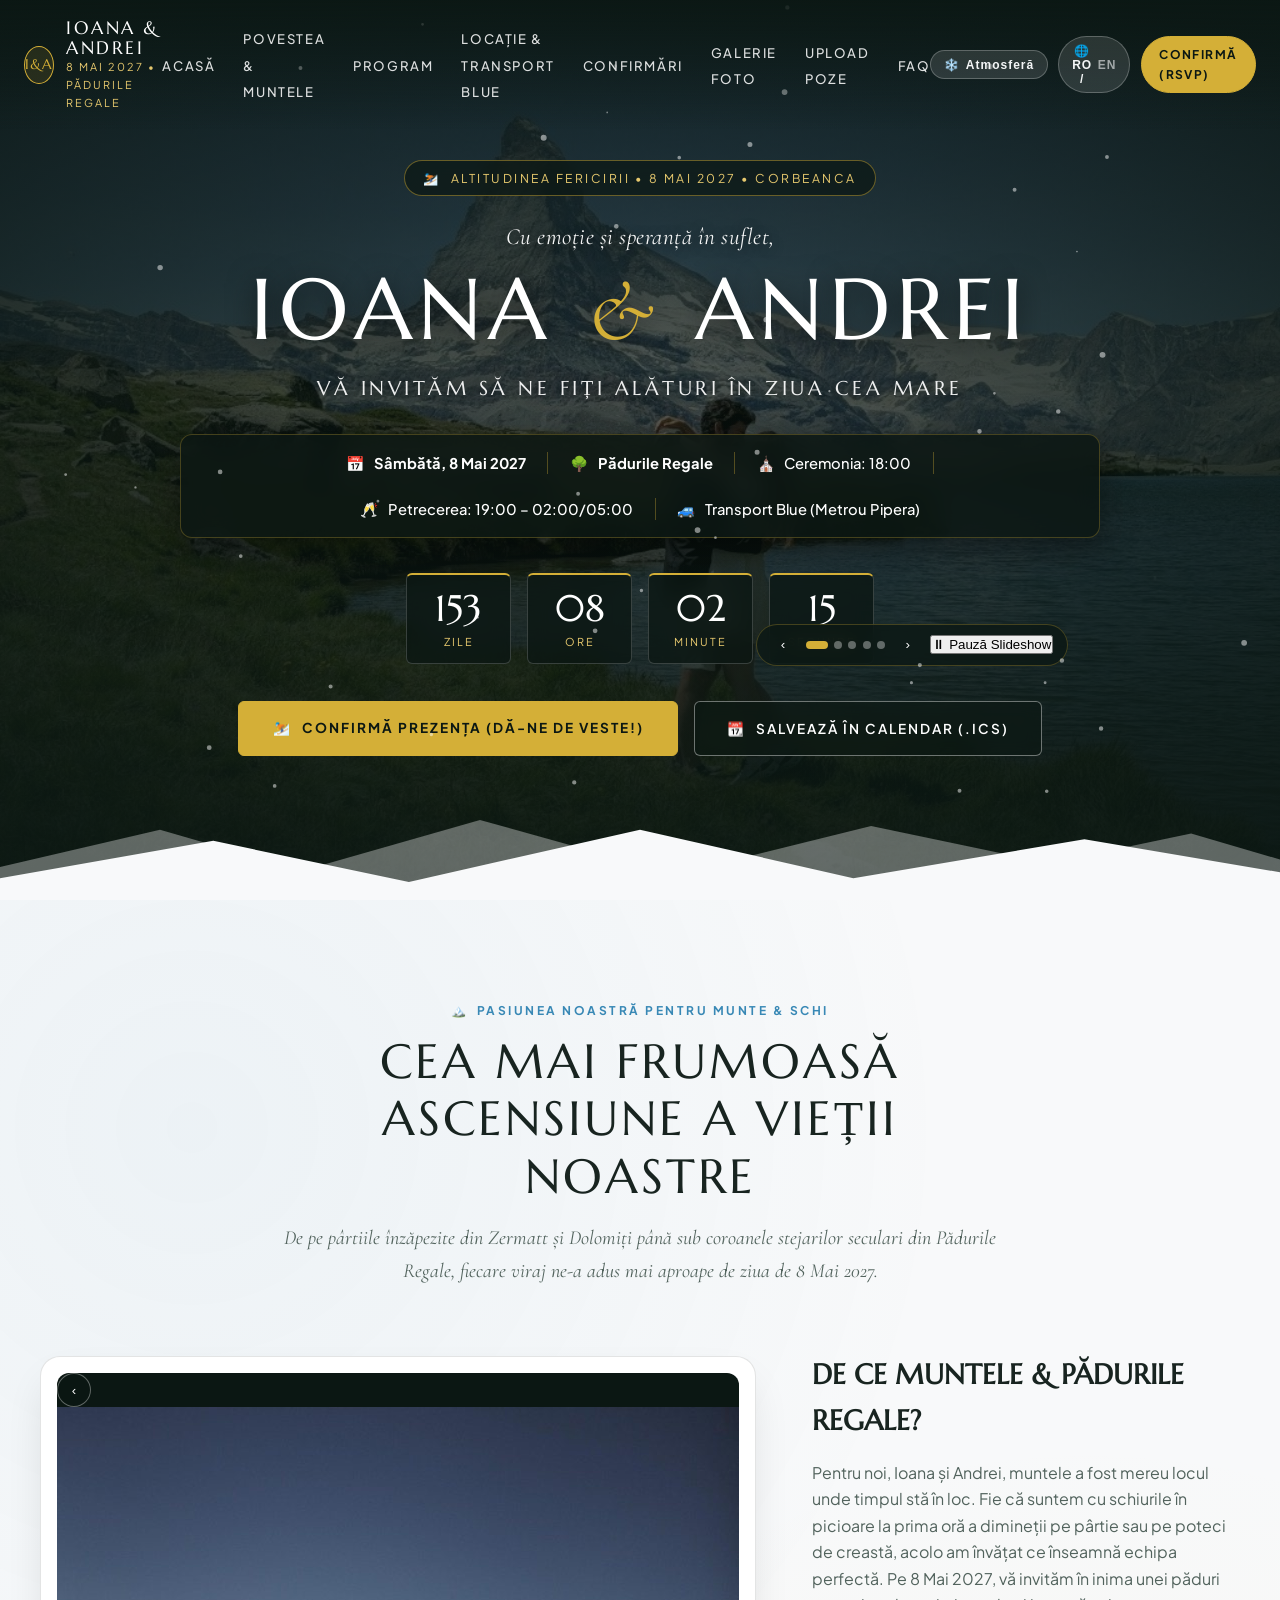
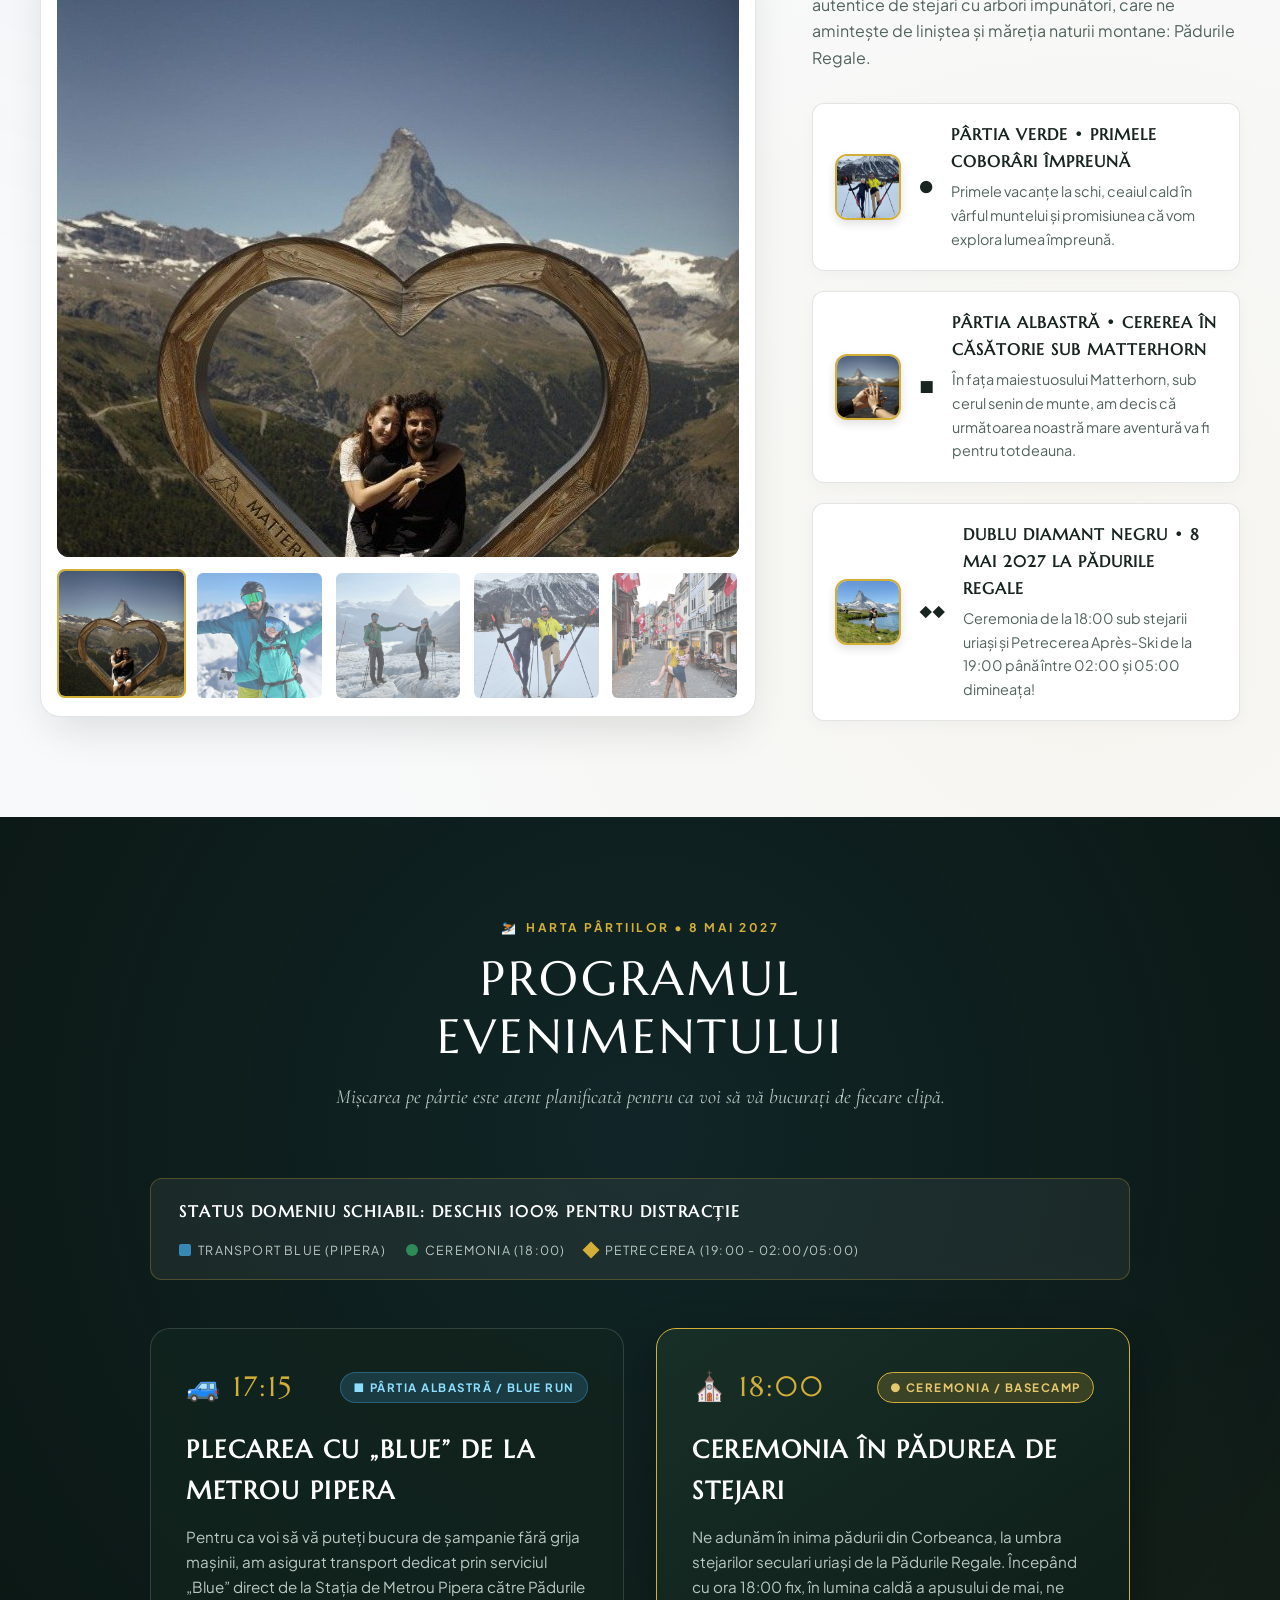
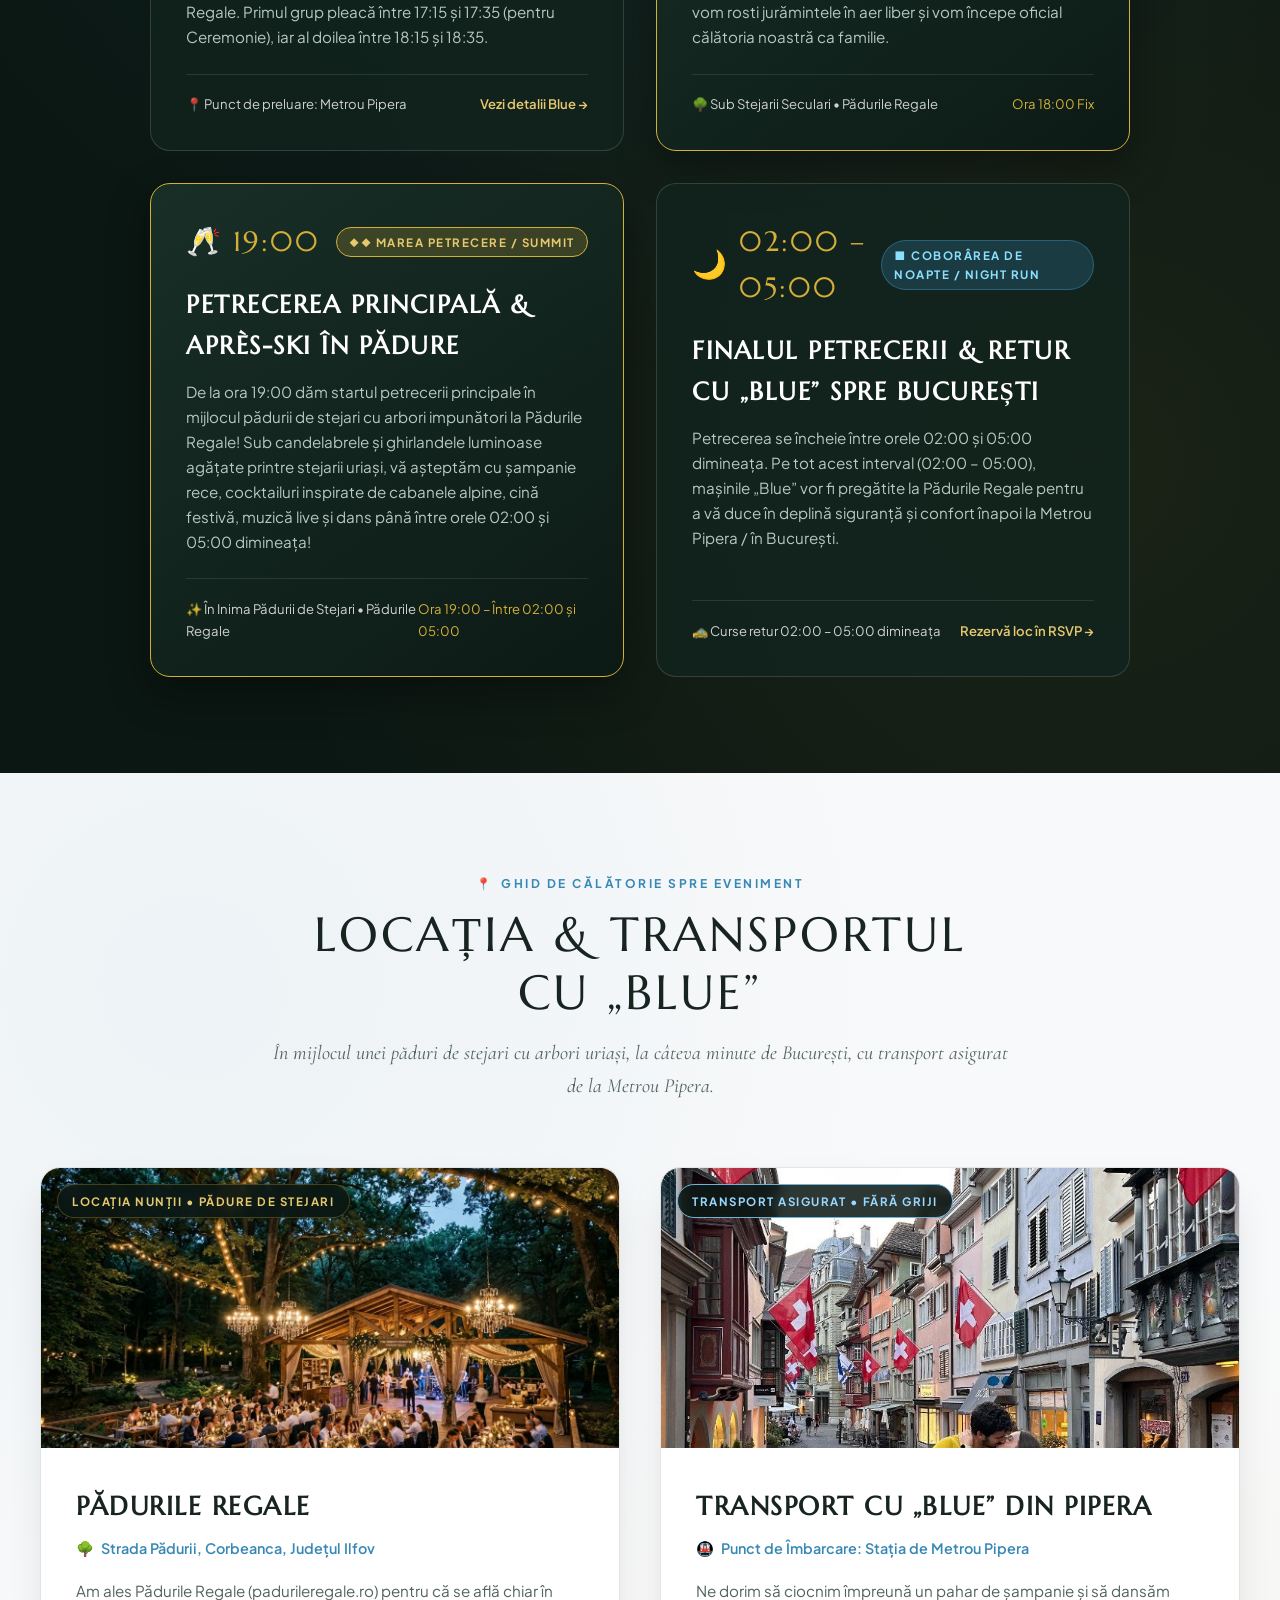
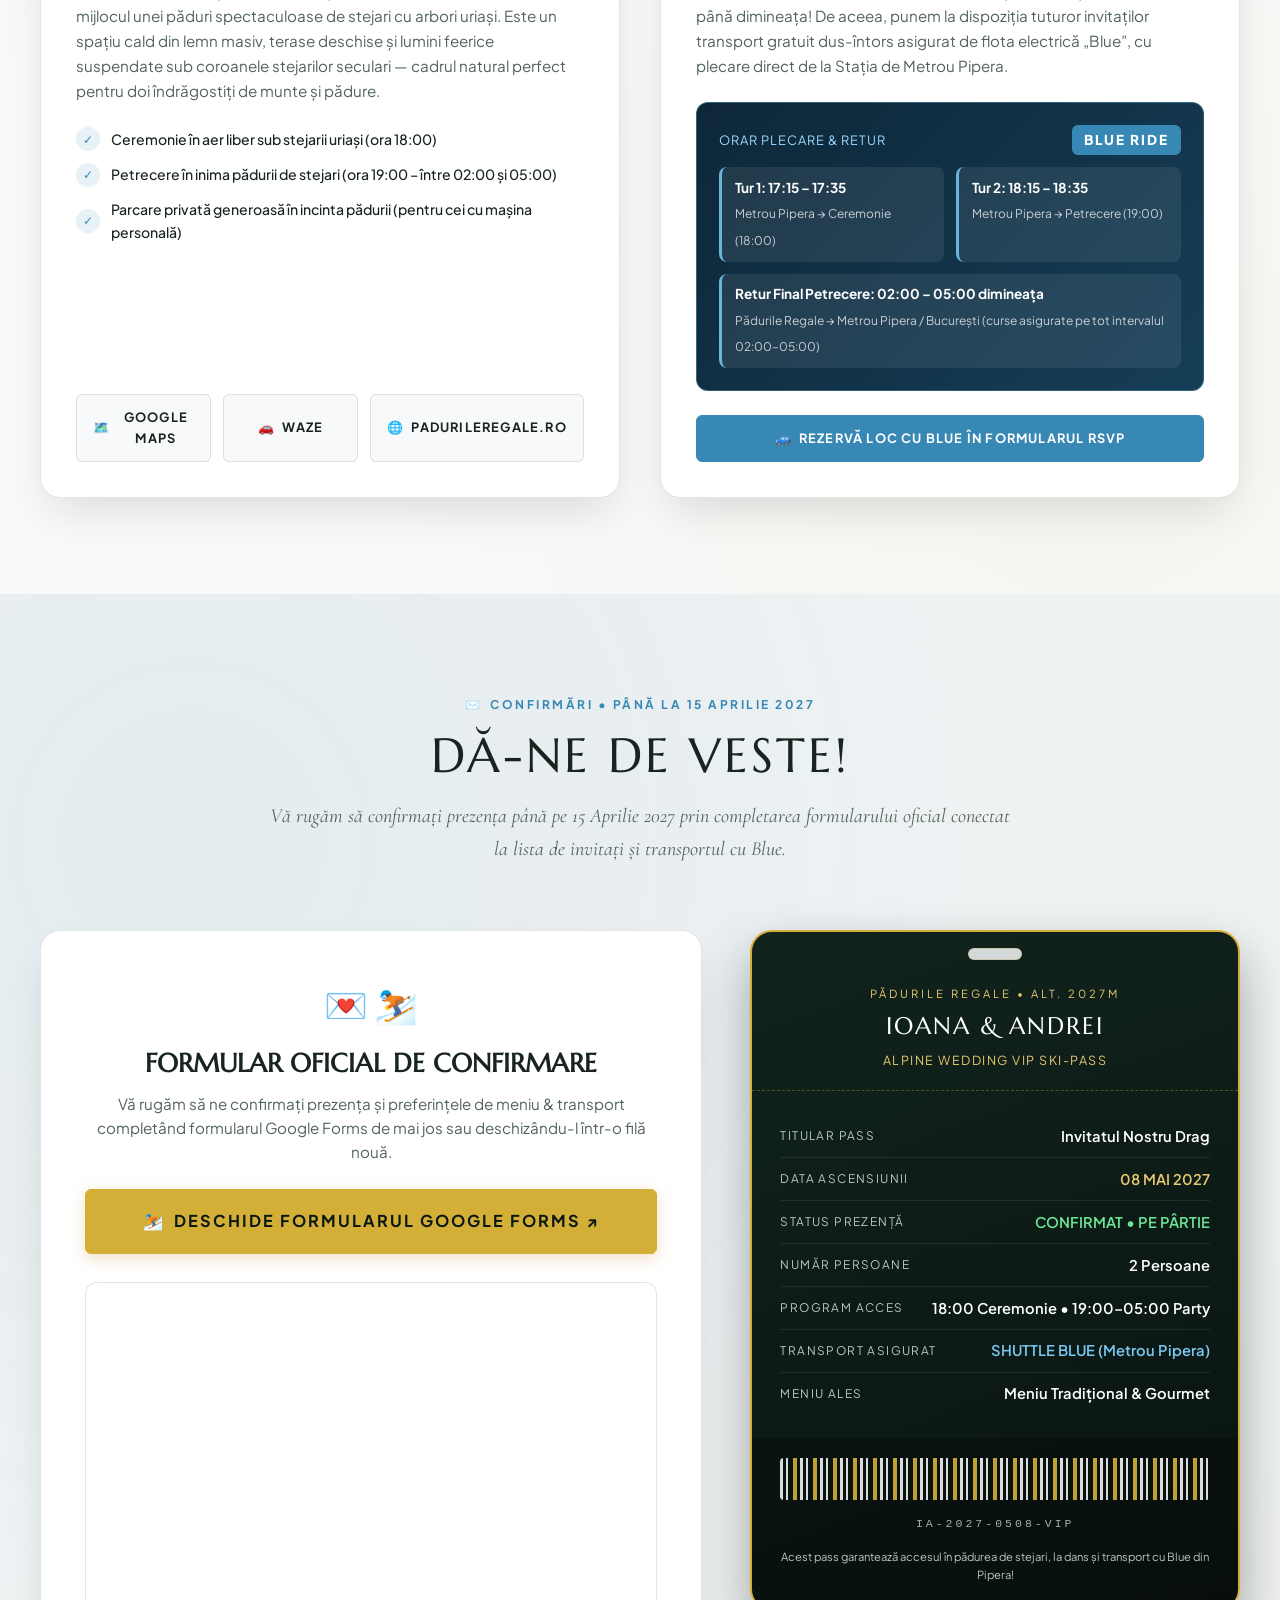
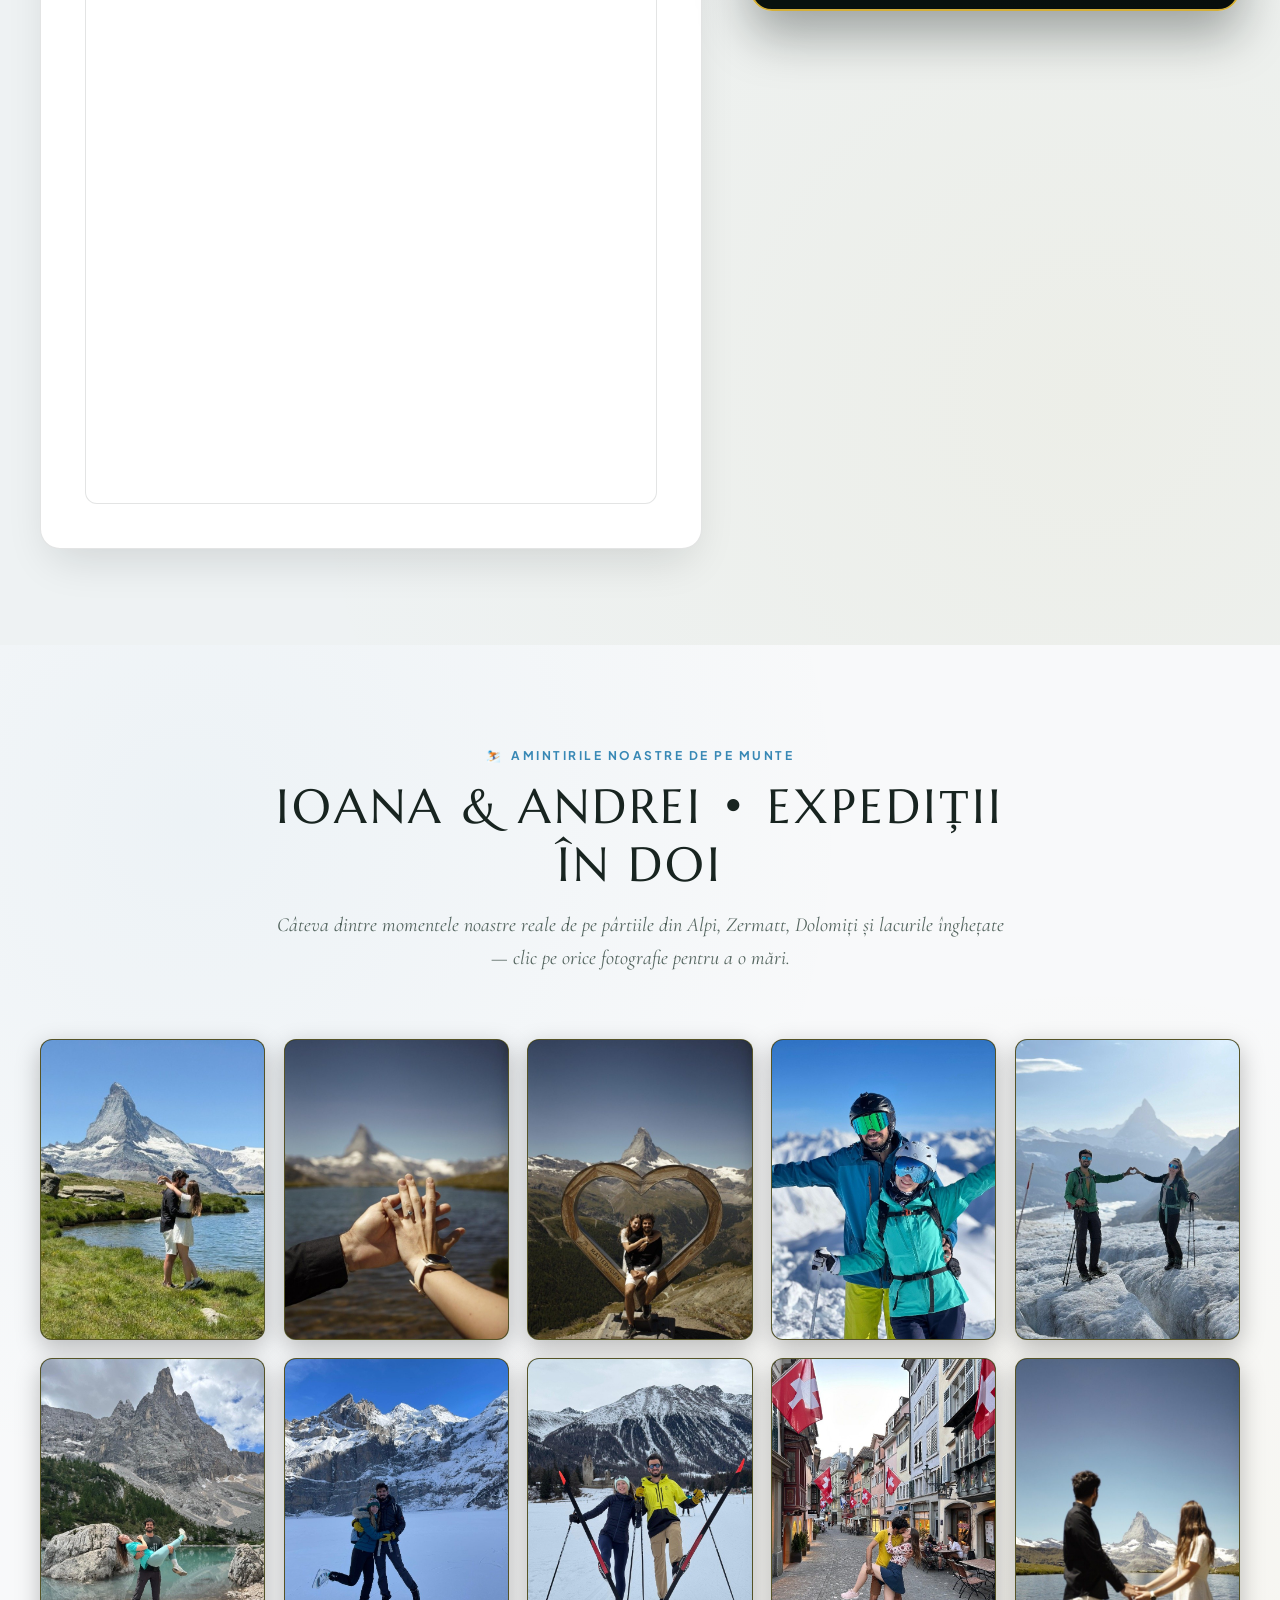
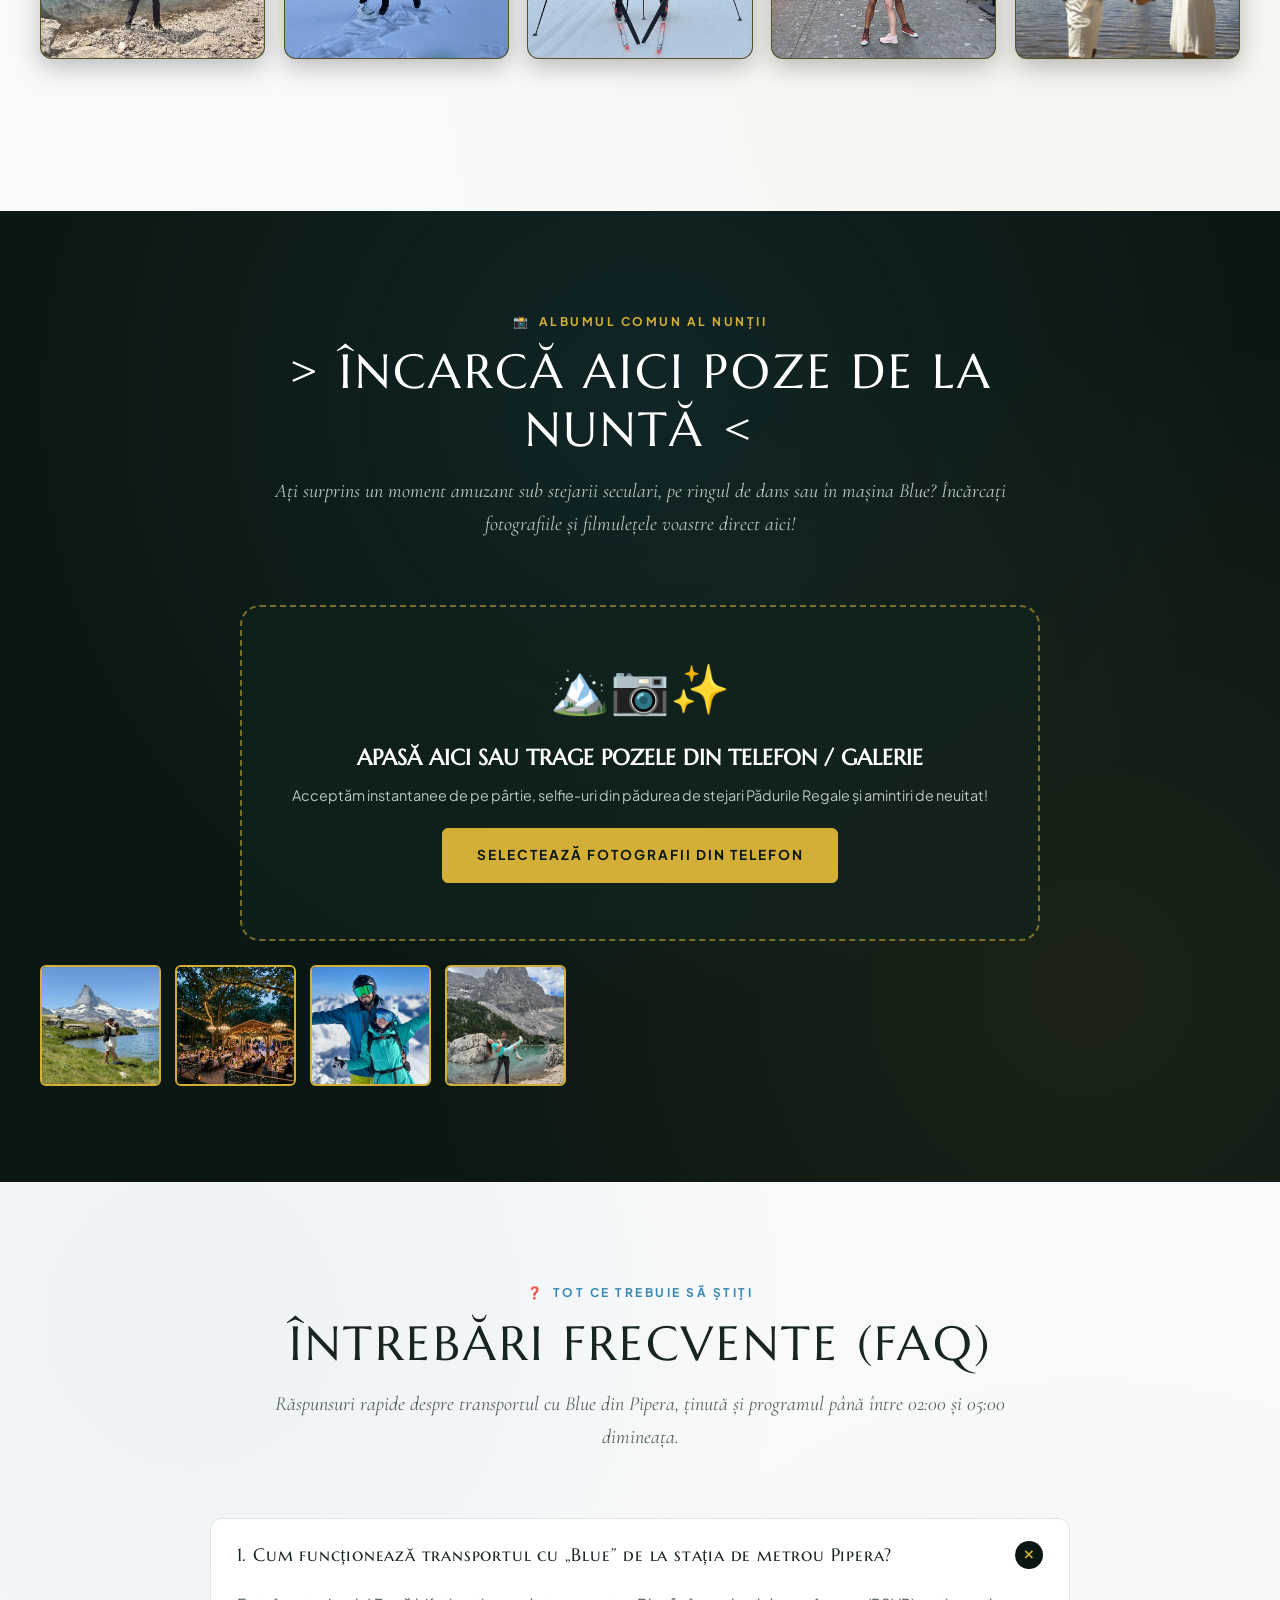
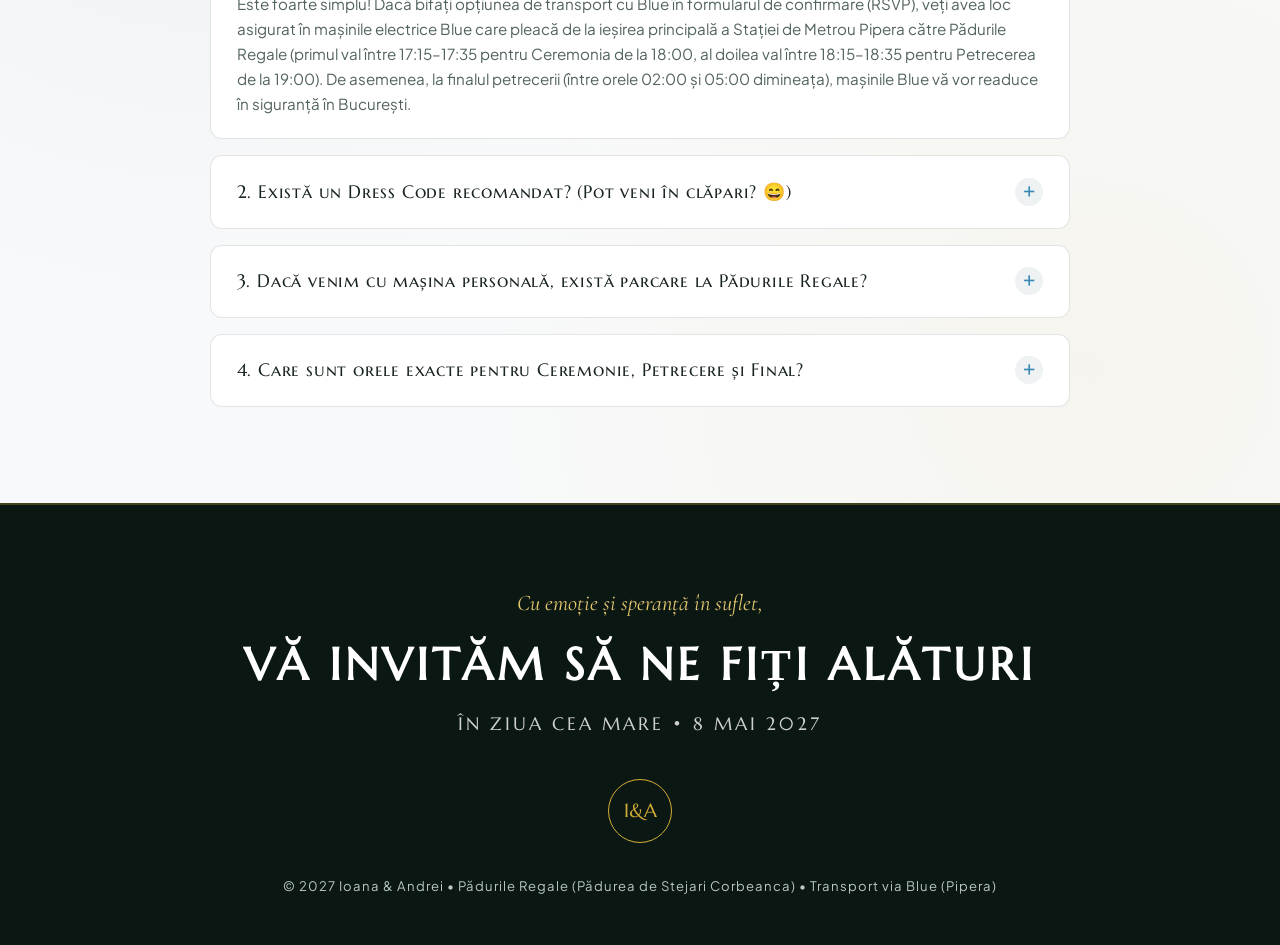
==== index.html @ 176725f3 "Remove direct phone confirmation." ====
<!DOCTYPE html>
<html lang="ro">
<head>
  <meta charset="UTF-8" />
  <meta name="viewport" content="width=device-width, initial-scale=1.0" />
  <title>Ioana &amp; Andrei • 8 Mai 2027 • Nuntă la Pădurile Regale</title>
  <meta name="description" content="Cu emoție și speranță în suflet, vă invităm să ne fiți alături pe 8 Mai 2027 la Pădurile Regale! Ceremonia la 18:00 în pădurea de stejari seculari, Petrecerea de la 19:00 până între 02:00 și 05:00 dimineața. Transport asigurat cu Blue de la Metrou Pipera." />
  <meta name="robots" content="noindex, nofollow, noarchive" />
  <meta name="googlebot" content="noindex, nofollow, noarchive" />
  <link rel="stylesheet" href="styles.css" />
</head>
<body>
  <!-- Subtle Snowfall Overlay -->
  <canvas id="snow-canvas" aria-hidden="true"></canvas>

  <!-- Navigation Header -->
  <header id="site-header" class="site-header">
    <div class="nav-container">
      <a href="#acasa" class="brand-logo" id="nav-brand-link">
        <div class="brand-crest-mini">I&amp;A</div>
        <div class="brand-text">
          <span class="brand-names">IOANA &amp; ANDREI</span>
          <span class="brand-sub" data-ro="8 MAI 2027 • PĂDURILE REGALE" data-en="MAY 8, 2027 • PĂDURILE REGALE">8 MAI 2027 • PĂDURILE REGALE</span>
        </div>
      </a>

      <nav aria-label="Main Navigation">
        <ul class="nav-links">
          <li><a href="#acasa" data-ro="Acasă" data-en="Home">Acasă</a></li>
          <li><a href="#poveste" data-ro="Povestea &amp; Muntele" data-en="Our Alpine Story">Povestea &amp; Muntele</a></li>
          <li><a href="#program" data-ro="Program" data-en="Schedule">Program</a></li>
          <li><a href="#locatie-transport" data-ro="Locație &amp; Transport Blue" data-en="Venue &amp; Blue Shuttle">Locație &amp; Transport Blue</a></li>
          <li><a href="#confirmari" data-ro="Confirmări" data-en="RSVP">Confirmări</a></li>
          <li><a href="#galerie-foto" data-ro="Galerie Foto" data-en="Our Photos">Galerie Foto</a></li>
          <li><a href="#galerie" data-ro="Upload Poze" data-en="Photo Upload">Upload Poze</a></li>
          <li><a href="#faq" data-ro="FAQ" data-en="FAQ">FAQ</a></li>
        </ul>
      </nav>

      <div class="nav-actions">
        <button type="button" id="snow-toggle-btn" class="btn-pill-sm" title="Comută ninsoarea alpină">
          ❄️ <span data-ro="Atmosferă" data-en="Snow">Atmosferă</span>
        </button>
        <button type="button" id="lang-toggle-btn" class="btn-pill-sm" aria-label="Switch Language">
          🌐 RO / <span style="opacity:0.6">EN</span>
        </button>
        <a href="#confirmari" class="btn-rsvp-nav" id="header-rsvp-btn" data-ro="Confirmă (RSVP)" data-en="RSVP Now">Confirmă (RSVP)</a>
      </div>
    </div>
  </header>

  <main>
    <!-- HERO SECTION WITH INTERACTIVE REAL-PHOTO SLIDESHOW BACKGROUND -->
    <section id="acasa" class="hero-section">
      <!-- Dual-Layer Background Slideshow (100% Real Photos of Ioana & Andrei) -->
      <div class="hero-slideshow-wrapper" aria-hidden="true">
        <!-- Slide 1: Lake Embrace beneath Matterhorn -->
        <div class="hero-slide active">
          <img src="assets/real_01_lake_embrace.jpg" class="hero-slide-ambient" alt="" />
          <img src="assets/real_01_lake_embrace.jpg" class="hero-slide-main" alt="Ioana și Andrei îmbrățișați lângă lacul alpin sub Matterhorn" />
        </div>
        <!-- Slide 2: Ski Goggles on Snowy Slope -->
        <div class="hero-slide">
          <img src="assets/real_04_ski_goggles.jpg" class="hero-slide-ambient" alt="" />
          <img src="assets/real_04_ski_goggles.jpg" class="hero-slide-main" alt="Ioana și Andrei pe pârtia de schi" />
        </div>
        <!-- Slide 3: Engagement Ring at Matterhorn -->
        <div class="hero-slide">
          <img src="assets/real_02_ring_matterhorn.jpg" class="hero-slide-ambient" alt="" />
          <img src="assets/real_02_ring_matterhorn.jpg" class="hero-slide-main" alt="Inelul de logodnă în fața vârfului Matterhorn" />
        </div>
        <!-- Slide 4: Dolomites Turquoise Lake Lift -->
        <div class="hero-slide">
          <img src="assets/real_06_dolomites_lift.jpg" class="hero-slide-ambient" alt="" />
          <img src="assets/real_06_dolomites_lift.jpg" class="hero-slide-main" alt="Ioana și Andrei în Dolomiți lângă lacul turcoaz" />
        </div>
        <!-- Slide 5: Ice Skating on Mountain Lake -->
        <div class="hero-slide">
          <img src="assets/real_07_ice_skating.jpg" class="hero-slide-ambient" alt="" />
          <img src="assets/real_07_ice_skating.jpg" class="hero-slide-main" alt="Ioana și Andrei la patinaj pe lacul înghețat din munți" />
        </div>
      </div>

      <div class="hero-overlay"></div>

      <div class="hero-content">
        <div class="alpine-badge">
          <span>⛷️</span>
          <span data-ro="ALTITUDINEA FERICIRII • 8 MAI 2027 • CORBEANCA" data-en="SUMMIT OF LOVE • MAY 8, 2027 • CORBEANCA">ALTITUDINEA FERICIRII • 8 MAI 2027 • CORBEANCA</span>
        </div>

        <p class="hero-quote-pre" data-ro="Cu emoție și speranță în suflet," data-en="With emotion and hope in our souls,">
          Cu emoție și speranță în suflet,
        </p>

        <h1 class="hero-title">
          IOANA <span class="amp">&amp;</span> ANDREI
        </h1>

        <p class="hero-subtitle-invite" data-ro="Vă invităm să ne fiți alături în ziua cea mare" data-en="We invite you to celebrate our greatest adventure">
          Vă invităm să ne fiți alături în ziua cea mare
        </p>

        <!-- Key Event Details Pill Bar -->
        <div class="hero-meta-bar">
          <div class="hero-meta-item">
            <span>📅</span>
            <strong data-ro="Sâmbătă, 8 Mai 2027" data-en="Saturday, May 8, 2027">Sâmbătă, 8 Mai 2027</strong>
          </div>
          <div class="hero-meta-divider"></div>
          <div class="hero-meta-item">
            <span>🌳</span>
            <strong>Pădurile Regale</strong>
          </div>
          <div class="hero-meta-divider"></div>
          <div class="hero-meta-item">
            <span>⛪</span>
            <span data-ro="Ceremonia: 18:00" data-en="Ceremony: 18:00">Ceremonia: 18:00</span>
          </div>
          <div class="hero-meta-divider"></div>
          <div class="hero-meta-item">
            <span>🥂</span>
            <span data-ro="Petrecerea: 19:00 – 02:00/05:00" data-en="Main Party: 19:00 – 2:00/5:00 AM">Petrecerea: 19:00 – 02:00/05:00</span>
          </div>
          <div class="hero-meta-divider"></div>
          <div class="hero-meta-item">
            <span>🚙</span>
            <span data-ro="Transport Blue (Metrou Pipera)" data-en="Blue Shuttle (Pipera Metro)">Transport Blue (Metrou Pipera)</span>
          </div>
        </div>

        <!-- Live Countdown Timer -->
        <div class="countdown-grid" aria-label="Countdown to Wedding">
          <div class="countdown-box">
            <div class="countdown-num" id="cd-days">235</div>
            <div class="countdown-label" data-ro="Zile" data-en="Days">Zile</div>
          </div>
          <div class="countdown-box">
            <div class="countdown-num" id="cd-hours">04</div>
            <div class="countdown-label" data-ro="Ore" data-en="Hours">Ore</div>
          </div>
          <div class="countdown-box">
            <div class="countdown-num" id="cd-mins">49</div>
            <div class="countdown-label" data-ro="Minute" data-en="Minutes">Minute</div>
          </div>
          <div class="countdown-box">
            <div class="countdown-num" id="cd-secs">28</div>
            <div class="countdown-label" data-ro="Secunde" data-en="Seconds">Secunde</div>
          </div>
        </div>

        <!-- Hero CTA Buttons -->
        <div class="hero-cta-group">
          <a href="#confirmari" class="btn-primary-gold" id="hero-btn-rsvp">
            <span>⛷️</span>
            <span data-ro="Confirmă Prezența (Dă-ne de veste!)" data-en="Confirm Attendance (RSVP)">Confirmă Prezența (Dă-ne de veste!)</span>
          </a>
          <button type="button" class="btn-outline-snow" id="btn-download-ics">
            <span>📆</span>
            <span data-ro="Salvează în Calendar (.ics)" data-en="Add to Calendar (.ics)">Salvează în Calendar (.ics)</span>
          </button>
        </div>

        <!-- Interactive Hero Background Slideshow Controls -->
        <div class="hero-slideshow-controls" aria-label="Hero Background Slideshow Controls">
          <button type="button" class="slide-ctrl-btn" id="hero-prev-btn" title="Fotografia anterioară" aria-label="Previous slide">‹</button>
          <div class="slide-dots">
            <button type="button" class="slide-dot active" aria-label="Slide 1"></button>
            <button type="button" class="slide-dot" aria-label="Slide 2"></button>
            <button type="button" class="slide-dot" aria-label="Slide 3"></button>
            <button type="button" class="slide-dot" aria-label="Slide 4"></button>
            <button type="button" class="slide-dot" aria-label="Slide 5"></button>
          </div>
          <button type="button" class="slide-ctrl-btn" id="hero-next-btn" title="Fotografia următoare" aria-label="Next slide">›</button>
          <button type="button" class="slide-play-pill" id="hero-play-toggle" title="Pauză / Rulează Slideshow">
            ⏸ Pauză Slideshow
          </button>
        </div>
      </div>

      <!-- Mountain Silhouette SVG Divider -->
      <div class="mountain-divider">
        <svg viewBox="0 0 1440 120" preserveAspectRatio="none" xmlns="http://www.w3.org/2000/svg">
          <path d="M0,120 L0,75 L180,25 L340,80 L540,12 L760,85 L980,20 L1180,70 L1340,30 L1440,65 L1440,120 Z" fill="#f8f9fa" opacity="0.35"></path>
          <path d="M0,120 L0,90 L240,40 L460,95 L720,25 L960,90 L1220,38 L1440,82 L1440,120 Z" fill="#f8f9fa"></path>
        </svg>
      </div>
    </section>

    <!-- OUR ALPINE STORY & THEME SECTION -->
    <section id="poveste" class="section-padding topo-pattern-light">
      <div class="container">
        <div class="section-header">
          <div class="section-tag">
            <span>🏔️</span>
            <span data-ro="PASIUNEA NOASTRĂ PENTRU MUNTE &amp; SCHI" data-en="OUR PASSION FOR SKIING &amp; MOUNTAINS">PASIUNEA NOASTRĂ PENTRU MUNTE &amp; SCHI</span>
          </div>
          <h2 class="section-title" data-ro="CEA MAI FRUMOASĂ ASCENSIUNE A VIEȚII NOASTRE" data-en="THE GREATEST ASCENT OF OUR LIVES">
            CEA MAI FRUMOASĂ ASCENSIUNE A VIEȚII NOASTRE
          </h2>
          <p class="section-subtitle" data-ro="De pe pârtiile înzăpezite din Zermatt și Dolomiți până sub coroanele stejarilor seculari din Pădurile Regale, fiecare viraj ne-a adus mai aproape de ziua de 8 Mai 2027." data-en="From snowy slopes in Zermatt and the Dolomites to the towering secular oaks of Pădurile Regale, every turn brought us closer to May 8, 2027.">
            De pe pârtiile înzăpezite din Zermatt și Dolomiți până sub coroanele stejarilor seculari din Pădurile Regale, fiecare viraj ne-a adus mai aproape de ziua de 8 Mai 2027.
          </p>
        </div>

        <div class="story-grid">
          <!-- Interactive Photo Carousel Card (Real Photos of Ioana & Andrei) -->
          <div class="story-carousel-card">
            <div class="story-carousel-stage">
              <button type="button" class="story-nav-btn prev" id="story-prev-btn" aria-label="Previous story photo">‹</button>
              <img src="assets/real_03_heart_frame.jpg" alt="Ioana și Andrei în Zermatt - Matterhorn" id="story-carousel-main-img" style="transition: opacity 0.2s ease;" />
              <button type="button" class="story-nav-btn next" id="story-next-btn" aria-label="Next story photo">›</button>
              <div class="story-carousel-caption" id="story-carousel-caption">
                În rama inimii din Zermatt, cu vârful Matterhorn pe fundal 🏔️❤️
              </div>
            </div>

            <!-- Thumbnails Strip -->
            <div class="story-thumbs-strip">
              <button type="button" class="story-thumb-btn active"
                data-src="assets/real_03_heart_frame.jpg"
                data-caption-ro="În rama inimii din Zermatt, cu vârful Matterhorn pe fundal 🏔️❤️"
                data-caption-en="Inside the wooden heart frame in Zermatt with the Matterhorn behind us 🏔️❤️">
                <img src="assets/real_03_heart_frame.jpg" alt="Zermatt Heart Frame" />
              </button>
              <button type="button" class="story-thumb-btn"
                data-src="assets/real_04_ski_goggles.jpg"
                data-caption-ro="Pe pârtia de schi, în elementul nostru favorit ⛷️❄️"
                data-caption-en="On the ski slopes together, in our favorite element ⛷️❄️">
                <img src="assets/real_04_ski_goggles.jpg" alt="Ski Goggles on Slope" />
              </button>
              <button type="button" class="story-thumb-btn"
                data-src="assets/real_05_glacier_heart.jpg"
                data-caption-ro="Pe ghețar la peste 3.000m altitudine, formând o inimă 🤍🏔️"
                data-caption-en="On the glacier above 3,000m altitude, making a heart with our hands 🤍🏔️">
                <img src="assets/real_05_glacier_heart.jpg" alt="Glacier Heart" />
              </button>
              <button type="button" class="story-thumb-btn"
                data-src="assets/real_08_xc_skis.jpg"
                data-caption-ro="Cu schiurile de fond în valea înzăpezită 🎿🌲"
                data-caption-en="Cross-country skiing in a serene snowy alpine valley 🎿🌲">
                <img src="assets/real_08_xc_skis.jpg" alt="Cross-country skis" />
              </button>
              <button type="button" class="story-thumb-btn"
                data-src="assets/real_09_swiss_kiss.jpg"
                data-caption-ro="Sărut pe străduțele alpine din Elveția 🇨🇭✨"
                data-caption-en="A kiss on charming Swiss alpine cobblestone streets 🇨🇭✨">
                <img src="assets/real_09_swiss_kiss.jpg" alt="Swiss Village Kiss" />
              </button>
            </div>
          </div>

          <div class="story-text-content">
            <h3 style="font-family: var(--font-display); font-size: 1.75rem; margin-bottom: 1rem; color: var(--text-dark);" data-ro="DE CE MUNTELE &amp; PĂDURILE REGALE?" data-en="WHY MOUNTAINS &amp; PĂDURILE REGALE?">
              DE CE MUNTELE &amp; PĂDURILE REGALE?
            </h3>
            <p style="color: var(--text-muted-dark); margin-bottom: 1.25rem;" data-ro="Pentru noi, Ioana și Andrei, muntele a fost mereu locul unde timpul stă în loc. Fie că suntem cu schiurile în picioare la prima oră a dimineții pe pârtie sau pe poteci de creastă, acolo am învățat ce înseamnă echipa perfectă. Pe 8 Mai 2027, vă invităm în inima unei păduri autentice de stejari cu arbori impunători, care ne amintește de liniștea și măreția naturii montane: Pădurile Regale." data-en="For us, Ioana and Andrei, the mountains have always been where time stands still. Whether carving fresh powder on skis at dawn or hiking high ridges, that is where we learned what a true team means. On May 8, 2027, we invite you deep into the heart of a majestic oak forest with towering ancient trees that echoes our love for wild nature: Pădurile Regale.">
              Pentru noi, Ioana și Andrei, muntele a fost mereu locul unde timpul stă în loc. Fie că suntem cu schiurile în picioare la prima oră a dimineții pe pârtie sau pe poteci de creastă, acolo am învățat ce înseamnă echipa perfectă. Pe 8 Mai 2027, vă invităm în inima unei păduri autentice de stejari cu arbori impunători, care ne amintește de liniștea și măreția naturii montane: Pădurile Regale.
            </p>

            <div class="ski-milestones">
              <!-- Milestone 1: Green Run -->
              <div class="milestone-card">
                <img src="assets/real_08_xc_skis.jpg" alt="Primele coborâri la schi" class="milestone-photo-avatar" />
                <div class="ski-symbol ski-green" title="Green Circle - Easy Run">●</div>
                <div class="milestone-info">
                  <h4 data-ro="PÂRTIA VERDE • PRIMELE COBORÂRI ÎMPREUNĂ" data-en="GREEN RUN • FIRST DESCENTS TOGETHER">PÂRTIA VERDE • PRIMELE COBORÂRI ÎMPREUNĂ</h4>
                  <p data-ro="Primele vacanțe la schi, ceaiul cald în vârful muntelui și promisiunea că vom explora lumea împreună." data-en="Our first ski trips, hot tea at the summit, and the promise to explore every peak side by side.">
                    Primele vacanțe la schi, ceaiul cald în vârful muntelui și promisiunea că vom explora lumea împreună.
                  </p>
                </div>
              </div>

              <!-- Milestone 2: Blue Run (Proposal with Matterhorn Ring Photo) -->
              <div class="milestone-card">
                <img src="assets/real_02_ring_matterhorn.jpg" alt="Cererea în căsătorie la Matterhorn" class="milestone-photo-avatar" />
                <div class="ski-symbol ski-blue" title="Blue Square - Intermediate Run">■</div>
                <div class="milestone-info">
                  <h4 data-ro="PÂRTIA ALBASTRĂ • CEREREA ÎN CĂSĂTORIE SUB MATTERHORN" data-en="BLUE RUN • PROPOSAL BENEATH THE MATTERHORN">PÂRTIA ALBASTRĂ • CEREREA ÎN CĂSĂTORIE SUB MATTERHORN</h4>
                  <p data-ro="În fața maiestuosului Matterhorn, sub cerul senin de munte, am decis că următoarea noastră mare aventură va fi pentru totdeauna." data-en="In front of the majestic Matterhorn beneath a clear alpine sky, we decided our next great expedition would last a lifetime.">
                    În fața maiestuosului Matterhorn, sub cerul senin de munte, am decis că următoarea noastră mare aventură va fi pentru totdeauna.
                  </p>
                </div>
              </div>

              <!-- Milestone 3: Double Black Diamond -->
              <div class="milestone-card">
                <img src="assets/real_01_lake_embrace.jpg" alt="Nunta la Pădurile Regale" class="milestone-photo-avatar" />
                <div class="ski-symbol ski-black" title="Black Diamond - Summit Run">◆◆</div>
                <div class="milestone-info">
                  <h4 data-ro="DUBLU DIAMANT NEGRU • 8 MAI 2027 LA PĂDURILE REGALE" data-en="DOUBLE BLACK DIAMOND • MAY 8, 2027 AT PĂDURILE REGALE">DUBLU DIAMANT NEGRU • 8 MAI 2027 LA PĂDURILE REGALE</h4>
                  <p data-ro="Ceremonia de la 18:00 sub stejarii uriași și Petrecerea Après-Ski de la 19:00 până între 02:00 și 05:00 dimineața!" data-en="The 18:00 Ceremony beneath giant oak trees and the 19:00 Après-Ski Forest Party lasting until between 2:00 AM and 5:00 AM!">
                    Ceremonia de la 18:00 sub stejarii uriași și Petrecerea Après-Ski de la 19:00 până între 02:00 și 05:00 dimineața!
                  </p>
                </div>
              </div>
            </div>
          </div>
        </div>
      </div>
    </section>

    <!-- SCHEDULE / PROGRAM SECTION (SKI TRAIL MAP TIMELINE) -->
    <section id="program" class="section-padding topo-pattern-dark dark-section">
      <div class="container">
        <div class="section-header">
          <div class="section-tag gold">
            <span>⛷️</span>
            <span data-ro="HARTA PÂRTIILOR • 8 MAI 2027" data-en="TRAIL MAP ITINERARY • MAY 8, 2027">HARTA PÂRTIILOR • 8 MAI 2027</span>
          </div>
          <h2 class="section-title" data-ro="PROGRAMUL EVENIMENTULUI" data-en="WEDDING DAY SCHEDULE">
            PROGRAMUL EVENIMENTULUI
          </h2>
          <p class="section-subtitle" data-ro="Mișcarea pe pârtie este atent planificată pentru ca voi să vă bucurați de fiecare clipă." data-en="Our alpine timeline is carefully crafted so you can enjoy every moment of the ascent.">
            Mișcarea pe pârtie este atent planificată pentru ca voi să vă bucurați de fiecare clipă.
          </p>
        </div>

        <div class="timeline-wrapper">
          <div class="ski-map-header">
            <div>
              <strong style="color: #fff; font-family: var(--font-display); letter-spacing: 1.5px;" data-ro="STATUS DOMENIU SCHIABIL: DESCHIS 100% PENTRU DISTRACȚIE" data-en="RESORT STATUS: 100% OPEN FOR CELEBRATION">
                STATUS DOMENIU SCHIABIL: DESCHIS 100% PENTRU DISTRACȚIE
              </strong>
            </div>
            <div class="ski-map-legend">
              <div class="legend-item"><span class="legend-dot square"></span> <span data-ro="Transport Blue (Pipera)" data-en="Blue Shuttle">Transport Blue (Pipera)</span></div>
              <div class="legend-item"><span class="legend-dot circle"></span> <span data-ro="Ceremonia (18:00)" data-en="Ceremony (18:00)">Ceremonia (18:00)</span></div>
              <div class="legend-item"><span class="legend-dot diamond"></span> <span data-ro="Petrecerea (19:00 - 02:00/05:00)" data-en="Main Party (19:00 - 2:00/5:00 AM)">Petrecerea (19:00 - 02:00/05:00)</span></div>
            </div>
          </div>

          <div class="schedule-cards-grid">
            <!-- Card 1: Transport Blue Departure -->
            <div class="schedule-card">
              <div>
                <div class="schedule-card-top">
                  <div class="schedule-time-badge">
                    <span>🚙</span> 17:15
                  </div>
                  <span class="trail-difficulty-pill pill-blue-run">■ PÂRTIA ALBASTRĂ / BLUE RUN</span>
                </div>
                <h3 data-ro="PLECAREA CU „BLUE” DE LA METROU PIPERA" data-en="DEPARTURE WITH 'BLUE' FROM PIPERA METRO">
                  PLECAREA CU „BLUE” DE LA METROU PIPERA
                </h3>
                <p data-ro="Pentru ca voi să vă puteți bucura de șampanie fără grija mașinii, am asigurat transport dedicat prin serviciul „Blue” direct de la Stația de Metrou Pipera către Pădurile Regale. Primul grup pleacă între 17:15 și 17:35 (pentru Ceremonie), iar al doilea între 18:15 și 18:35." data-en="So you can toast freely without worrying about driving, we have arranged dedicated transport via 'Blue' directly from Pipera Metro Station to Pădurile Regale. First wave departs 17:15–17:35 (for Ceremony), second wave 18:15–18:35.">
                  Pentru ca voi să vă puteți bucura de șampanie fără grija mașinii, am asigurat transport dedicat prin serviciul „Blue” direct de la Stația de Metrou Pipera către Pădurile Regale. Primul grup pleacă între 17:15 și 17:35 (pentru Ceremonie), iar al doilea între 18:15 și 18:35.
                </p>
              </div>
              <div class="schedule-card-footer">
                <span data-ro="📍 Punct de preluare: Metrou Pipera" data-en="📍 Pickup: Pipera Metro Station">📍 Punct de preluare: Metrou Pipera</span>
                <a href="#locatie-transport" style="color: var(--accent-gold-light); text-decoration: none; font-weight: 600;" data-ro="Vezi detalii Blue →" data-en="View Blue details →">Vezi detalii Blue →</a>
              </div>
            </div>

            <!-- Card 2: 18:00 Ceremony (Highlighted) -->
            <div class="schedule-card featured">
              <div>
                <div class="schedule-card-top">
                  <div class="schedule-time-badge">
                    <span>⛪</span> 18:00
                  </div>
                  <span class="trail-difficulty-pill pill-black-diamond">● CEREMONIA / BASECAMP</span>
                </div>
                <h3 data-ro="CEREMONIA ÎN PĂDUREA DE STEJARI" data-en="THE CEREMONY IN THE OAK FOREST">
                  CEREMONIA ÎN PĂDUREA DE STEJARI
                </h3>
                <p data-ro="Ne adunăm în inima pădurii din Corbeanca, la umbra stejarilor seculari uriași de la Pădurile Regale. Începând cu ora 18:00 fix, în lumina caldă a apusului de mai, ne vom rosti jurămintele în aer liber și vom începe oficial călătoria noastră ca familie." data-en="We gather in the heart of the Corbeanca forest, beneath the towering ancient oaks of Pădurile Regale. Starting promptly at 18:00 in the golden May sunset, we exchange our vows outdoors and officially begin our journey as husband and wife.">
                  Ne adunăm în inima pădurii din Corbeanca, la umbra stejarilor seculari uriași de la Pădurile Regale. Începând cu ora 18:00 fix, în lumina caldă a apusului de mai, ne vom rosti jurămintele în aer liber și vom începe oficial călătoria noastră ca familie.
                </p>
              </div>
              <div class="schedule-card-footer">
                <span data-ro="🌳 Sub Stejarii Seculari • Pădurile Regale" data-en="🌳 Under the Giant Oaks • Pădurile Regale">🌳 Sub Stejarii Seculari • Pădurile Regale</span>
                <span style="color: var(--accent-gold);" data-ro="Ora 18:00 Fix" data-en="18:00 Sharp">Ora 18:00 Fix</span>
              </div>
            </div>

            <!-- Card 3: 19:00 Main Party (Highlighted) -->
            <div class="schedule-card featured">
              <div>
                <div class="schedule-card-top">
                  <div class="schedule-time-badge">
                    <span>🥂</span> 19:00
                  </div>
                  <span class="trail-difficulty-pill pill-black-diamond">◆◆ MAREA PETRECERE / SUMMIT</span>
                </div>
                <h3 data-ro="PETRECEREA PRINCIPALĂ &amp; APRÈS-SKI ÎN PĂDURE" data-en="MAIN PARTY &amp; FOREST APRÈS-SKI CELEBRATION">
                  PETRECEREA PRINCIPALĂ &amp; APRÈS-SKI ÎN PĂDURE
                </h3>
                <p data-ro="De la ora 19:00 dăm startul petrecerii principale în mijlocul pădurii de stejari cu arbori impunători la Pădurile Regale! Sub candelabrele și ghirlandele luminoase agățate printre stejarii uriași, vă așteptăm cu șampanie rece, cocktailuri inspirate de cabanele alpine, cină festivă, muzică live și dans până între orele 02:00 și 05:00 dimineața!" data-en="At 19:00 we kick off the main celebration deep in the towering oak forest at Pădurile Regale! Beneath warm chandeliers and fairy lights strung through the giant oak trees, expect chilled champagne, alpine lodge-inspired craft cocktails, gourmet dining, live music, and non-stop dancing until between 2:00 AM and 5:00 AM!">
                  De la ora 19:00 dăm startul petrecerii principale în mijlocul pădurii de stejari cu arbori impunători la Pădurile Regale! Sub candelabrele și ghirlandele luminoase agățate printre stejarii uriași, vă așteptăm cu șampanie rece, cocktailuri inspirate de cabanele alpine, cină festivă, muzică live și dans până între orele 02:00 și 05:00 dimineața!
                </p>
              </div>
              <div class="schedule-card-footer">
                <span data-ro="✨ În Inima Pădurii de Stejari • Pădurile Regale" data-en="✨ In the Heart of the Oak Forest • Pădurile Regale">✨ În Inima Pădurii de Stejari • Pădurile Regale</span>
                <span style="color: var(--accent-gold);" data-ro="Ora 19:00 – Între 02:00 și 05:00" data-en="19:00 – Between 2:00 &amp; 5:00 AM">Ora 19:00 – Între 02:00 și 05:00</span>
              </div>
            </div>

            <!-- Card 4: Night Return Shuttle -->
            <div class="schedule-card">
              <div>
                <div class="schedule-card-top">
                  <div class="schedule-time-badge">
                    <span>🌙</span> 02:00 – 05:00
                  </div>
                  <span class="trail-difficulty-pill pill-blue-run">■ COBORÂREA DE NOAPTE / NIGHT RUN</span>
                </div>
                <h3 data-ro="FINALUL PETRECERII &amp; RETUR CU „BLUE” SPRE BUCUREȘTI" data-en="PARTY FINALE &amp; RETURN SHUTTLES WITH 'BLUE'">
                  FINALUL PETRECERII &amp; RETUR CU „BLUE” SPRE BUCUREȘTI
                </h3>
                <p data-ro="Petrecerea se încheie între orele 02:00 și 05:00 dimineața. Pe tot acest interval (02:00 – 05:00), mașinile „Blue” vor fi pregătite la Pădurile Regale pentru a vă duce în deplină siguranță și confort înapoi la Metrou Pipera / în București." data-en="The celebration wraps up between 2:00 AM and 5:00 AM. Throughout this entire window (2:00 AM – 5:00 AM), 'Blue' vehicles will be waiting right at Pădurile Regale to take you safely and comfortably back to Pipera Metro / Bucharest.">
                  Petrecerea se încheie între orele 02:00 și 05:00 dimineața. Pe tot acest interval (02:00 – 05:00), mașinile „Blue” vor fi pregătite la Pădurile Regale pentru a vă duce în deplină siguranță și confort înapoi la Metrou Pipera / în București.
                </p>
              </div>
              <div class="schedule-card-footer">
                <span data-ro="🚕 Curse retur 02:00 – 05:00 dimineața" data-en="🚕 Return rides 2:00 AM – 5:00 AM">🚕 Curse retur 02:00 – 05:00 dimineața</span>
                <a href="#confirmari" style="color: var(--accent-gold-light); text-decoration: none; font-weight: 600;" data-ro="Rezervă loc în RSVP →" data-en="Reserve seat in RSVP →">Rezervă loc în RSVP →</a>
              </div>
            </div>
          </div>
        </div>
      </div>
    </section>

    <!-- VENUE & TRANSPORT SECTION (PADURILE REGALE OAK FOREST + BLUE FROM PIPERA) -->
    <section id="locatie-transport" class="section-padding topo-pattern-light">
      <div class="container">
        <div class="section-header">
          <div class="section-tag">
            <span>📍</span>
            <span data-ro="GHID DE CĂLĂTORIE SPRE EVENIMENT" data-en="VENUE &amp; TRANSPORTATION GUIDE">GHID DE CĂLĂTORIE SPRE EVENIMENT</span>
          </div>
          <h2 class="section-title" data-ro="LOCAȚIA &amp; TRANSPORTUL CU „BLUE”" data-en="THE VENUE &amp; 'BLUE' TRANSPORTATION">
            LOCAȚIA &amp; TRANSPORTUL CU „BLUE”
          </h2>
          <p class="section-subtitle" data-ro="În mijlocul unei păduri de stejari cu arbori uriași, la câteva minute de București, cu transport asigurat de la Metrou Pipera." data-en="Set in the middle of a majestic oak forest with towering trees minutes from Bucharest, with complimentary 'Blue' transport from Pipera Metro.">
            În mijlocul unei păduri de stejari cu arbori uriași, la câteva minute de București, cu transport asigurat de la Metrou Pipera.
          </p>
        </div>

        <div class="venue-transport-grid">
          <!-- Venue Card: Padurile Regale (Authentic Oak Forest) -->
          <article class="venue-card">
            <div class="card-media-header">
              <img src="assets/venue_padurile_regale.jpg" alt="Pădurile Regale Corbeanca - În mijlocul pădurii de stejari uriași" id="venue-img" />
              <span class="card-media-badge" data-ro="LOCAȚIA NUNȚII • PĂDURE DE STEJARI" data-en="WEDDING VENUE • ANCIENT OAK FOREST">LOCAȚIA NUNȚII • PĂDURE DE STEJARI</span>
            </div>
            <div class="card-body">
              <div>
                <h3>PĂDURILE REGALE</h3>
                <div class="location-address">
                  <span>🌳</span>
                  <span>Strada Pădurii, Corbeanca, Județul Ilfov</span>
                </div>
                <p data-ro="Am ales Pădurile Regale (padurileregale.ro) pentru că se află chiar în mijlocul unei păduri spectaculoase de stejari cu arbori uriași. Este un spațiu cald din lemn masiv, terase deschise și lumini feerice suspendate sub coroanele stejarilor seculari — cadrul natural perfect pentru doi îndrăgostiți de munte și pădure." data-en="We chose Pădurile Regale (padurileregale.ro) because it sits directly in the middle of a breathtaking oak forest with huge, towering trees. Built with warm natural timber decks and enchanting lights strung beneath the ancient oak canopy — it is the ultimate natural sanctuary for two mountain and forest lovers.">
                  Am ales Pădurile Regale (padurileregale.ro) pentru că se află chiar în mijlocul unei păduri spectaculoase de stejari cu arbori uriași. Este un spațiu cald din lemn masiv, terase deschise și lumini feerice suspendate sub coroanele stejarilor seculari — cadrul natural perfect pentru doi îndrăgostiți de munte și pădure.
                </p>

                <ul class="feature-list">
                  <li>
                    <span class="feature-icon">✓</span>
                    <span data-ro="Ceremonie în aer liber sub stejarii uriași (ora 18:00)" data-en="Outdoor ceremony beneath towering oak trees (18:00)">Ceremonie în aer liber sub stejarii uriași (ora 18:00)</span>
                  </li>
                  <li>
                    <span class="feature-icon">✓</span>
                    <span data-ro="Petrecere în inima pădurii de stejari (ora 19:00 – între 02:00 și 05:00)" data-en="Celebration in the heart of the oak forest (19:00 – between 2:00 &amp; 5:00 AM)">Petrecere în inima pădurii de stejari (ora 19:00 – între 02:00 și 05:00)</span>
                  </li>
                  <li>
                    <span class="feature-icon">✓</span>
                    <span data-ro="Parcare privată generoasă în incinta pădurii (pentru cei cu mașina personală)" data-en="Spacious complimentary private parking on site">Parcare privată generoasă în incinta pădurii (pentru cei cu mașina personală)</span>
                  </li>
                </ul>
              </div>

              <div class="card-actions-row">
                <a href="https://maps.google.com/?q=Padurile+Regale+Corbeanca" target="_blank" rel="noopener noreferrer" class="btn-action-secondary">
                  <span>🗺️</span> Google Maps
                </a>
                <a href="https://waze.com/ul?q=Padurile%20Regale%20Corbeanca" target="_blank" rel="noopener noreferrer" class="btn-action-secondary">
                  <span>🚗</span> Waze
                </a>
                <a href="https://padurileregale.ro/" target="_blank" rel="noopener noreferrer" class="btn-action-secondary">
                  <span>🌐</span> padurileregale.ro
                </a>
              </div>
            </div>
          </article>

          <!-- Transport Card: Blue from Pipera Metro (Using Real Photo of Ioana & Andrei) -->
          <article class="transport-card">
            <div class="card-media-header">
              <img src="assets/real_09_swiss_kiss.jpg" alt="Transport Blue de la Metrou Pipera la Pădurile Regale - Ioana și Andrei" style="object-position: center 35%;" />
              <span class="card-media-badge" style="border-color: #6cb4dc; color: #9ad8ff;" data-ro="TRANSPORT ASIGURAT • FĂRĂ GRIJI" data-en="COMPLIMENTARY TRANSPORT">TRANSPORT ASIGURAT • FĂRĂ GRIJI</span>
            </div>
            <div class="card-body">
              <div>
                <h3 data-ro="TRANSPORT CU „BLUE” DIN PIPERA" data-en="TRANSPORT VIA 'BLUE' FROM PIPERA">TRANSPORT CU „BLUE” DIN PIPERA</h3>
                <div class="location-address">
                  <span>🚇</span>
                  <span data-ro="Punct de Îmbarcare: Stația de Metrou Pipera" data-en="Pickup Point: Pipera Metro Station">Punct de Îmbarcare: Stația de Metrou Pipera</span>
                </div>
                <p data-ro="Ne dorim să ciocnim împreună un pahar de șampanie și să dansăm până dimineața! De aceea, punem la dispoziția tuturor invitaților transport gratuit dus-întors asigurat de flota electrică „Blue”, cu plecare direct de la Stația de Metrou Pipera." data-en="We want everyone to raise a glass of champagne and dance until morning! That's why we provide complimentary round-trip transport via the 'Blue' electric fleet departing directly from Pipera Metro Station.">
                  Ne dorim să ciocnim împreună un pahar de șampanie și să dansăm până dimineața! De aceea, punem la dispoziția tuturor invitaților transport gratuit dus-întors asigurat de flota electrică „Blue”, cu plecare direct de la Stația de Metrou Pipera.
                </p>

                <!-- Blue Timetable Highlight Box -->
                <div class="blue-shuttle-box">
                  <div class="blue-shuttle-header">
                    <span style="font-size: 0.8rem; text-transform: uppercase; letter-spacing: 1px; color: #9ad8ff;" data-ro="ORAR PLECARE &amp; RETUR" data-en="SHUTTLE TIMETABLE">ORAR PLECARE &amp; RETUR</span>
                    <span class="blue-logo-badge">BLUE RIDE</span>
                  </div>
                  <div class="shuttle-timetable">
                    <div class="shuttle-slot">
                      <strong data-ro="Tur 1: 17:15 – 17:35" data-en="Wave 1: 17:15 – 17:35">Tur 1: 17:15 – 17:35</strong>
                      <span data-ro="Metrou Pipera → Ceremonie (18:00)" data-en="Pipera Metro → Ceremony (18:00)">Metrou Pipera → Ceremonie (18:00)</span>
                    </div>
                    <div class="shuttle-slot">
                      <strong data-ro="Tur 2: 18:15 – 18:35" data-en="Wave 2: 18:15 – 18:35">Tur 2: 18:15 – 18:35</strong>
                      <span data-ro="Metrou Pipera → Petrecere (19:00)" data-en="Pipera Metro → Party (19:00)">Metrou Pipera → Petrecere (19:00)</span>
                    </div>
                    <div class="shuttle-slot" style="grid-column: 1 / -1;">
                      <strong data-ro="Retur Final Petrecere: 02:00 – 05:00 dimineața" data-en="Party Finale Return: 2:00 AM – 5:00 AM">Retur Final Petrecere: 02:00 – 05:00 dimineața</strong>
                      <span data-ro="Pădurile Regale → Metrou Pipera / București (curse asigurate pe tot intervalul 02:00–05:00)" data-en="Pădurile Regale → Pipera Metro / Bucharest (continuous rides throughout 2:00–5:00 AM)">Pădurile Regale → Metrou Pipera / București (curse asigurate pe tot intervalul 02:00–05:00)</span>
                    </div>
                  </div>
                </div>
              </div>

              <div class="card-actions-row">
                <a href="#confirmari" id="btn-select-blue-transport" class="btn-action-blue">
                  <span>🚙</span>
                  <span data-ro="Rezervă Loc cu Blue în Formularul RSVP" data-en="Reserve Your Blue Shuttle Seat in RSVP">Rezervă Loc cu Blue în Formularul RSVP</span>
                </a>
              </div>
            </div>
          </article>
        </div>
      </div>
    </section>

    <!-- CONFIRMARI / RSVP SECTION (WITH LIVE ALPINE SKI-PASS PREVIEW) -->
    <section id="confirmari" class="section-padding topo-pattern-light" style="background-color: var(--bg-snow-alt);">
      <div class="container">
        <div class="section-header">
          <div class="section-tag">
            <span>✉️</span>
            <span data-ro="CONFIRMĂRI • PÂNĂ LA 15 APRILIE 2027" data-en="RSVP • PLEASE REPLY BY APRIL 15, 2027">CONFIRMĂRI • PÂNĂ LA 15 APRILIE 2027</span>
          </div>
          <h2 class="section-title" data-ro="DĂ-NE DE VESTE!" data-en="LET US KNOW IF YOU CAN MAKE IT!">
            DĂ-NE DE VESTE!
          </h2>
          <p class="section-subtitle" data-ro="Vă rugăm să confirmați prezența până pe 15 Aprilie 2027 prin completarea formularului oficial conectat la lista de invitați și transportul cu Blue." data-en="Please confirm your attendance by April 15, 2027 by completing the official RSVP form linked to the guest list and Blue shuttle transport.">
            Vă rugăm să confirmați prezența până pe 15 Aprilie 2027 prin completarea formularului oficial conectat la lista de invitați și transportul cu Blue.
          </p>
        </div>

        <div class="rsvp-layout">
          <!-- RSVP Form Card -->
          <div class="rsvp-form-card">
            <div style="text-align: center; margin-bottom: 1.75rem;">
              <div style="font-size: 2.2rem; margin-bottom: 0.5rem;">💌 ⛷️</div>
              <h3 style="font-family: var(--font-display); font-size: 1.6rem; color: var(--text-dark); margin-bottom: 0.5rem;" data-ro="FORMULAR OFICIAL DE CONFIRMARE" data-en="OFFICIAL RSVP FORM">
                FORMULAR OFICIAL DE CONFIRMARE
              </h3>
              <p style="color: var(--text-muted-dark); font-size: 0.95rem; line-height: 1.6; margin-bottom: 1.5rem;" data-ro="Vă rugăm să ne confirmați prezența și preferințele de meniu &amp; transport completând formularul Google Forms de mai jos sau deschizându-l într-o filă nouă." data-en="Please confirm your attendance, party size, menu, and Blue shuttle preferences via the Google Form below or open it in a new tab.">
                Vă rugăm să ne confirmați prezența și preferințele de meniu &amp; transport completând formularul Google Forms de mai jos sau deschizându-l într-o filă nouă.
              </p>

              <a href="https://docs.google.com/forms/d/e/1FAIpQLSfn04_gFx5xM52FuWdTb5ZjqrCkTLgOKo2F_K7w-z1dn6vRgA/viewform?usp=pp_url&amp;entry.1359414510=%F0%9F%A5%82+DA,+abia+a%C8%99tept+s%C4%83+fim+al%C4%83turi!" 
                 target="_blank" 
                 rel="noopener noreferrer" 
                 class="btn-primary-gold" 
                 style="display: inline-flex; width: 100%; justify-content: center; padding: 1.15rem; font-size: 1.02rem; text-decoration: none; box-shadow: 0 4px 15px rgba(212, 163, 89, 0.35);">
                <span>⛷️</span>
                <span data-ro="DESCHIDE FORMULARUL GOOGLE FORMS ↗" data-en="OPEN GOOGLE FORMS RSVP ↗">DESCHIDE FORMULARUL GOOGLE FORMS ↗</span>
              </a>
            </div>

            <!-- Embedded Google Form iframe -->
            <div style="border-radius: var(--radius-md); overflow: hidden; border: 1px solid var(--border-dark); background: #ffffff;">
              <iframe src="https://docs.google.com/forms/d/e/1FAIpQLSfn04_gFx5xM52FuWdTb5ZjqrCkTLgOKo2F_K7w-z1dn6vRgA/viewform?embedded=true&amp;entry.1359414510=%F0%9F%A5%82+DA,+abia+a%C8%99tept+s%C4%83+fim+al%C4%83turi!" width="100%" height="820" frameborder="0" marginheight="0" marginwidth="0" style="display: block; width: 100%; border: none;">Se încarcă formularul Google...</iframe>
            </div>
          </div>

          <!-- Interactive Alpine Ski Pass Preview -->
          <div class="ski-pass-container">
            <div class="ski-pass-card" id="ski-pass-ticket">
              <div class="ski-pass-lanyard-hole"></div>
              <div class="ski-pass-header">
                <div class="ski-pass-resort">PĂDURILE REGALE • ALT. 2027M</div>
                <div class="ski-pass-title">IOANA &amp; ANDREI</div>
                <div style="font-size: 0.78rem; color: var(--accent-gold-light); letter-spacing: 1.5px; margin-top: 0.2rem;">
                  ALPINE WEDDING VIP SKI-PASS
                </div>
              </div>

              <div class="ski-pass-body">
                <div class="pass-field-row">
                  <span class="pass-field-label" data-ro="TITULAR PASS" data-en="PASS HOLDER">TITULAR PASS</span>
                  <span class="pass-field-val" id="pass-holder-val">Invitatul Nostru Drag</span>
                </div>
                <div class="pass-field-row">
                  <span class="pass-field-label" data-ro="DATA ASCENSIUNII" data-en="ASCENT DATE">DATA ASCENSIUNII</span>
                  <span class="pass-field-val highlight-gold">08 MAI 2027</span>
                </div>
                <div class="pass-field-row">
                  <span class="pass-field-label" data-ro="STATUS PREZENȚĂ" data-en="ATTENDANCE STATUS">STATUS PREZENȚĂ</span>
                  <span class="pass-field-val" id="pass-status-val" style="color: #6be695;">CONFIRMAT • PE PÂRTIE</span>
                </div>
                <div class="pass-field-row">
                  <span class="pass-field-label" data-ro="NUMĂR PERSOANE" data-en="PARTY SIZE">NUMĂR PERSOANE</span>
                  <span class="pass-field-val" id="pass-guests-val">2 Persoane</span>
                </div>
                <div class="pass-field-row">
                  <span class="pass-field-label" data-ro="PROGRAM ACCES" data-en="ACCESS HOURS">PROGRAM ACCES</span>
                  <span class="pass-field-val">18:00 Ceremonie • 19:00–05:00 Party</span>
                </div>
                <div class="pass-field-row">
                  <span class="pass-field-label" data-ro="TRANSPORT ASIGURAT" data-en="TRANSPORTATION">TRANSPORT ASIGURAT</span>
                  <span class="pass-field-val highlight-blue" id="pass-transport-val">SHUTTLE BLUE (Metrou Pipera)</span>
                </div>
                <div class="pass-field-row" style="border-bottom: none;">
                  <span class="pass-field-label" data-ro="MENIU ALES" data-en="MENU PREFERENCE">MENIU ALES</span>
                  <span class="pass-field-val" id="pass-menu-val">Meniu Tradițional &amp; Gourmet</span>
                </div>
              </div>

              <div class="ski-pass-footer">
                <div class="barcode-graphic" aria-hidden="true"></div>
                <div class="pass-serial" id="pass-serial-code">IA-2027-0508-VIP</div>
                <span style="font-size: 0.7rem; color: var(--text-muted-light); text-align: center;" data-ro="Acest pass garantează accesul în pădurea de stejari, la dans și transport cu Blue din Pipera!" data-en="Valid for unlimited champagne, dancing under the oaks &amp; Blue shuttle rides from Pipera!">
                  Acest pass garantează accesul în pădurea de stejari, la dans și transport cu Blue din Pipera!
                </span>
              </div>
            </div>
          </div>
        </div>
      </div>
    </section>

    <!-- 10-PHOTO REAL GALLERY OF IOANA & ANDREI -->
    <section id="galerie-foto" class="section-padding topo-pattern-light">
      <div class="container">
        <div class="section-header">
          <div class="section-tag">
            <span>⛷️</span>
            <span data-ro="AMINTIRILE NOASTRE DE PE MUNTE" data-en="OUR ALPINE MEMORIES">AMINTIRILE NOASTRE DE PE MUNTE</span>
          </div>
          <h2 class="section-title" data-ro="IOANA &amp; ANDREI • EXPEDIȚII ÎN DOI" data-en="IOANA &amp; ANDREI • EXPEDITIONS TOGETHER">
            IOANA &amp; ANDREI • EXPEDIȚII ÎN DOI
          </h2>
          <p class="section-subtitle" data-ro="Câteva dintre momentele noastre reale de pe pârtiile din Alpi, Zermatt, Dolomiți și lacurile înghețate — clic pe orice fotografie pentru a o mări." data-en="A glimpse into our real mountain adventures across the Alps, Zermatt, the Dolomites, and frozen lakes — click any photo to enlarge.">
            Câteva dintre momentele noastre reale de pe pârtiile din Alpi, Zermatt, Dolomiți și lacurile înghețate — clic pe orice fotografie pentru a o mări.
          </p>
        </div>

        <div class="gallery-grid-10">
          <!-- Photo 1 -->
          <div class="gallery-card">
            <img src="assets/real_01_lake_embrace.jpg" alt="Ioana și Andrei lângă lacul alpin sub Matterhorn" />
            <div class="gallery-card-overlay">
              <span class="gallery-caption-text" data-ro="1. Îmbrățișare lângă lacul alpin sub Matterhorn" data-en="1. Embracing by the alpine lake beneath the Matterhorn">1. Îmbrățișare lângă lacul alpin sub Matterhorn</span>
            </div>
          </div>
          <!-- Photo 2 -->
          <div class="gallery-card">
            <img src="assets/real_02_ring_matterhorn.jpg" alt="Inelul de logodnă la Matterhorn" />
            <div class="gallery-card-overlay">
              <span class="gallery-caption-text" data-ro="2. „DA!” în fața vârfului Matterhorn 💍" data-en="2. 'YES!' in front of the Matterhorn peak 💍">2. „DA!” în fața vârfului Matterhorn 💍</span>
            </div>
          </div>
          <!-- Photo 3 -->
          <div class="gallery-card">
            <img src="assets/real_03_heart_frame.jpg" alt="Ioana și Andrei în Zermatt" />
            <div class="gallery-card-overlay">
              <span class="gallery-caption-text" data-ro="3. În rama inimii din Zermatt • Elveția" data-en="3. Inside the Zermatt wooden heart frame • Switzerland">3. În rama inimii din Zermatt • Elveția</span>
            </div>
          </div>
          <!-- Photo 4 -->
          <div class="gallery-card">
            <img src="assets/real_04_ski_goggles.jpg" alt="Ioana și Andrei la schi" />
            <div class="gallery-card-overlay">
              <span class="gallery-caption-text" data-ro="4. Cu schiurile și ochelarii pe pârtie ⛷️" data-en="4. Ski helmets &amp; goggles on the snowy slopes ⛷️">4. Cu schiurile și ochelarii pe pârtie ⛷️</span>
            </div>
          </div>
          <!-- Photo 5 -->
          <div class="gallery-card">
            <img src="assets/real_05_glacier_heart.jpg" alt="Ioana și Andrei pe ghețar" />
            <div class="gallery-card-overlay">
              <span class="gallery-caption-text" data-ro="5. Inimă pe ghețar la peste 3.000m altitudine" data-en="5. Making a heart on the glacier above 3,000m">5. Inimă pe ghețar la peste 3.000m altitudine</span>
            </div>
          </div>
          <!-- Photo 6 -->
          <div class="gallery-card">
            <img src="assets/real_06_dolomites_lift.jpg" alt="Ioana și Andrei în Dolomiți" />
            <div class="gallery-card-overlay">
              <span class="gallery-caption-text" data-ro="6. Zâmbete și fericire în Dolomiți" data-en="6. Lifting each other high by a turquoise Dolomites lake">6. Zâmbete și fericire în Dolomiți</span>
            </div>
          </div>
          <!-- Photo 7 -->
          <div class="gallery-card">
            <img src="assets/real_07_ice_skating.jpg" alt="Ioana și Andrei la patinaj pe lacul înghețat" />
            <div class="gallery-card-overlay">
              <span class="gallery-caption-text" data-ro="7. Patinaj pe lacul înghețat din inima munților ⛸️" data-en="7. Ice skating together on a frozen mountain lake ⛸️">7. Patinaj pe lacul înghețat din inima munților ⛸️</span>
            </div>
          </div>
          <!-- Photo 8 -->
          <div class="gallery-card">
            <img src="assets/real_08_xc_skis.jpg" alt="Schi fond în vale" />
            <div class="gallery-card-overlay">
              <span class="gallery-caption-text" data-ro="8. Schi fond în valea înzăpezită 🎿" data-en="8. Cross-country skis forming a heart in the valley 🎿">8. Schi fond în valea înzăpezită 🎿</span>
            </div>
          </div>
          <!-- Photo 9 -->
          <div class="gallery-card">
            <img src="assets/real_09_swiss_kiss.jpg" alt="Sărut pe străduțele din Elveția" />
            <div class="gallery-card-overlay">
              <span class="gallery-caption-text" data-ro="9. Sărut pe străduțele pavate din Alpii Elvețieni 🇨🇭" data-en="9. A kiss on cobblestone streets in the Swiss Alps 🇨🇭">9. Sărut pe străduțele pavate din Alpii Elvețieni 🇨🇭</span>
            </div>
          </div>
          <!-- Photo 10 -->
          <div class="gallery-card">
            <img src="assets/real_10_holding_hands.jpg" alt="De mână privind spre Matterhorn" />
            <div class="gallery-card-overlay">
              <span class="gallery-caption-text" data-ro="10. De mână privind spre vârful Matterhorn" data-en="10. Holding hands looking toward the Matterhorn peak">10. De mână privind spre vârful Matterhorn</span>
            </div>
          </div>
        </div>
      </div>
    </section>

    <!-- LIGHTBOX MODAL FOR GALLERY -->
    <div class="lightbox-modal" id="lightbox-modal" role="dialog" aria-modal="true" aria-label="Galerie Foto Mărită">
      <button type="button" class="lightbox-close" id="lightbox-close" aria-label="Închide">×</button>
      <button type="button" class="lightbox-nav prev" id="lightbox-prev" aria-label="Fotografia anterioară">‹</button>
      <div class="lightbox-content">
        <img src="assets/real_01_lake_embrace.jpg" alt="Fotografie mărită" id="lightbox-img" />
        <div class="lightbox-caption" id="lightbox-caption">Ioana &amp; Andrei</div>
      </div>
      <button type="button" class="lightbox-nav next" id="lightbox-next" aria-label="Fotografia următoare">›</button>
    </div>

    <!-- PHOTO UPLOAD SECTION (> Încarcă aici poze de la nuntă <) -->
    <section id="galerie" class="section-padding topo-pattern-dark dark-section">
      <div class="container">
        <div class="section-header">
          <div class="section-tag gold">
            <span>📸</span>
            <span data-ro="ALBUMUL COMUN AL NUNȚII" data-en="SHARED WEDDING PHOTO ALBUM">ALBUMUL COMUN AL NUNȚII</span>
          </div>
          <h2 class="section-title" data-ro="&gt; ÎNCARCĂ AICI POZE DE LA NUNTĂ &lt;" data-en="&gt; UPLOAD YOUR WEDDING PHOTOS HERE &lt;">
            &gt; ÎNCARCĂ AICI POZE DE LA NUNTĂ &lt;
          </h2>
          <p class="section-subtitle" data-ro="Ați surprins un moment amuzant sub stejarii seculari, pe ringul de dans sau în mașina Blue? Încărcați fotografiile și filmulețele voastre direct aici!" data-en="Captured a magical moment under the giant oaks, on the dance floor, or in the Blue shuttle? Share your photos with us right here!">
            Ați surprins un moment amuzant sub stejarii seculari, pe ringul de dans sau în mașina Blue? Încărcați fotografiile și filmulețele voastre direct aici!
          </p>
        </div>

        <div class="upload-dropzone" id="photo-dropzone" role="button" tabindex="0">
          <input type="file" id="photo-file-input" multiple accept="image/*" style="display: none;" />
          <div style="font-size: 3rem; margin-bottom: 0.85rem;">🏔️📷✨</div>
          <h3 style="font-family: var(--font-display); font-size: 1.4rem; color: #ffffff; margin-bottom: 0.5rem;" data-ro="APASĂ AICI SAU TRAGE POZELE DIN TELEFON / GALERIE" data-en="CLICK HERE OR DRAG &amp; DROP PHOTOS FROM YOUR PHONE">
            APASĂ AICI SAU TRAGE POZELE DIN TELEFON / GALERIE
          </h3>
          <p style="font-size: 0.9rem; color: var(--text-muted-light); margin-bottom: 1.25rem;" data-ro="Acceptăm instantanee de pe pârtie, selfie-uri din pădurea de stejari Pădurile Regale și amintiri de neuitat!" data-en="Upload your favorite wedding snapshots, group selfies, and mountain memories!">
            Acceptăm instantanee de pe pârtie, selfie-uri din pădurea de stejari Pădurile Regale și amintiri de neuitat!
          </p>
          <span class="btn-primary-gold" style="pointer-events: none;" data-ro="Selectează Fotografii din Telefon" data-en="Select Photos from Device">Selectează Fotografii din Telefon</span>
          <p id="upload-status-msg" style="margin-top: 1rem; font-weight: 600; font-size: 0.9rem;"></p>
        </div>

        <div class="uploaded-preview-grid" id="uploaded-photos-grid">
          <div class="uploaded-thumb">
            <img src="assets/real_01_lake_embrace.jpg" alt="Ioana și Andrei lângă lacul alpin" />
          </div>
          <div class="uploaded-thumb">
            <img src="assets/venue_padurile_regale.jpg" alt="Pădurile Regale - Pădurea de stejari seculari" />
          </div>
          <div class="uploaded-thumb">
            <img src="assets/real_04_ski_goggles.jpg" alt="Ioana și Andrei pe pârtie" />
          </div>
          <div class="uploaded-thumb">
            <img src="assets/real_06_dolomites_lift.jpg" alt="Ioana și Andrei în Dolomiți" />
          </div>
        </div>
      </div>
    </section>

    <!-- FAQ SECTION -->
    <section id="faq" class="section-padding topo-pattern-light">
      <div class="container">
        <div class="section-header">
          <div class="section-tag">
            <span>❓</span>
            <span data-ro="TOT CE TREBUIE SĂ ȘTIȚI" data-en="EVERYTHING YOU NEED TO KNOW">TOT CE TREBUIE SĂ ȘTIȚI</span>
          </div>
          <h2 class="section-title" data-ro="ÎNTREBĂRI FRECVENTE (FAQ)" data-en="FREQUENTLY ASKED QUESTIONS">
            ÎNTREBĂRI FRECVENTE (FAQ)
          </h2>
          <p class="section-subtitle" data-ro="Răspunsuri rapide despre transportul cu Blue din Pipera, ținută și programul până între 02:00 și 05:00 dimineața." data-en="Quick answers about the Blue shuttle from Pipera Metro, dress code, and party schedule until 2:00–5:00 AM.">
            Răspunsuri rapide despre transportul cu Blue din Pipera, ținută și programul până între 02:00 și 05:00 dimineața.
          </p>
        </div>

        <div class="faq-list">
          <!-- FAQ 1: Blue Transport -->
          <div class="faq-item open">
            <button type="button" class="faq-question">
              <span data-ro="1. Cum funcționează transportul cu „Blue” de la stația de metrou Pipera?" data-en="1. How does the 'Blue' transport from Pipera Metro Station work?">1. Cum funcționează transportul cu „Blue” de la stația de metrou Pipera?</span>
              <span class="faq-icon">+</span>
            </button>
            <div class="faq-answer">
              <p data-ro="Este foarte simplu! Dacă bifați opțiunea de transport cu Blue în formularul de confirmare (RSVP), veți avea loc asigurat în mașinile electrice Blue care pleacă de la ieșirea principală a Stației de Metrou Pipera către Pădurile Regale (primul val între 17:15–17:35 pentru Ceremonia de la 18:00, al doilea val între 18:15–18:35 pentru Petrecerea de la 19:00). De asemenea, la finalul petrecerii (între orele 02:00 și 05:00 dimineața), mașinile Blue vă vor readuce în siguranță în București." data-en="It's effortless! Simply select the 'Blue' transport option in the RSVP form above. Dedicated electric Blue vehicles will pick up guests right outside Pipera Metro Station (Wave 1: 17:15–17:35 for the 18:00 Ceremony; Wave 2: 18:15–18:35 for the 19:00 Party) and bring you directly to Pădurile Regale. Return rides run continuously between 2:00 AM and 5:00 AM.">
                Este foarte simplu! Dacă bifați opțiunea de transport cu Blue în formularul de confirmare (RSVP), veți avea loc asigurat în mașinile electrice Blue care pleacă de la ieșirea principală a Stației de Metrou Pipera către Pădurile Regale (primul val între 17:15–17:35 pentru Ceremonia de la 18:00, al doilea val între 18:15–18:35 pentru Petrecerea de la 19:00). De asemenea, la finalul petrecerii (între orele 02:00 și 05:00 dimineața), mașinile Blue vă vor readuce în siguranță în București.
              </p>
            </div>
          </div>

          <!-- FAQ 2: Dress Code -->
          <div class="faq-item">
            <button type="button" class="faq-question">
              <span data-ro="2. Există un Dress Code recomandat? (Pot veni în clăpari? 😄)" data-en="2. Is there a recommended Dress Code? (Should I wear ski boots? 😄)">2. Există un Dress Code recomandat? (Pot veni în clăpari? 😄)</span>
              <span class="faq-icon">+</span>
            </button>
            <div class="faq-answer">
              <p data-ro="Lăsăm clăparii în vacanță! Dress code-ul este „Black Tie Optional / Forest &amp; Alpine Chic” (ținută elegantă de seară). Pentru că evenimentul are loc în mijlocul pădurii seculare de stejari și pe terase din lemn, recomandăm doamnelor și domnișoarelor încălțăminte comodă sau o pereche de balerini/pantofi de schimb pentru dansul care ține până între 02:00 și 05:00 dimineața!" data-en="Leave the ski boots at home! Our dress code is 'Black Tie Optional / Forest &amp; Alpine Chic' (elegant evening attire). Since the venue is set in the middle of a natural oak forest with wooden decks, we recommend comfortable heels/block heels or bringing dancing flats for partying until 2:00–5:00 AM!">
                Lăsăm clăparii în vacanță! Dress code-ul este „Black Tie Optional / Forest &amp; Alpine Chic” (ținută elegantă de seară). Pentru că evenimentul are loc în mijlocul pădurii seculare de stejari și pe terase din lemn, recomandăm doamnelor și domnișoarelor încălțăminte comodă sau o pereche de balerini/pantofi de schimb pentru dansul care ține până între 02:00 și 05:00 dimineața!
              </p>
            </div>
          </div>

          <!-- FAQ 3: Parking -->
          <div class="faq-item">
            <button type="button" class="faq-question">
              <span data-ro="3. Dacă venim cu mașina personală, există parcare la Pădurile Regale?" data-en="3. If we drive our own car, is there parking at Pădurile Regale?">3. Dacă venim cu mașina personală, există parcare la Pădurile Regale?</span>
              <span class="faq-icon">+</span>
            </button>
            <div class="faq-answer">
              <p data-ro="Da! Locația Pădurile Regale dispune de o parcare privată spațioasă, păzită și gratuită, chiar în incinta pădurii. Puteți lăsa mașina în siguranță și peste noapte dacă decideți la finalul petrecerii (între 02:00 și 05:00) să vă întoarceți cu una dintre mașinile noastre Blue!" data-en="Yes! Pădurile Regale features a large, secure, complimentary private parking lot right on site. You can even leave your car safely overnight if you decide to hop into one of our Blue shuttles between 2:00 AM and 5:00 AM!">
                Da! Locația Pădurile Regale dispune de o parcare privată spațioasă, păzită și gratuită, chiar în incinta pădurii. Puteți lăsa mașina în siguranță și peste noapte dacă decideți la finalul petrecerii (între 02:00 și 05:00) să vă întoarceți cu una dintre mașinile noastre Blue!
              </p>
            </div>
          </div>

          <!-- FAQ 4: Schedule / Timing -->
          <div class="faq-item">
            <button type="button" class="faq-question">
              <span data-ro="4. Care sunt orele exacte pentru Ceremonie, Petrecere și Final?" data-en="4. What are the exact times for the Ceremony, Party, and Finale?">4. Care sunt orele exacte pentru Ceremonie, Petrecere și Final?</span>
              <span class="faq-icon">+</span>
            </button>
            <div class="faq-answer">
              <p data-ro="Ceremonia începe la ora 18:00 fix sub stejarii seculari de la Pădurile Regale (vă recomandăm să sosiți între 17:40 și 17:55). Petrecerea principală începe la ora 19:00, iar finalul petrecerii este estimat între orele 02:00 și 05:00 dimineața." data-en="The Ceremony begins at 18:00 sharp beneath the giant oak trees at Pădurile Regale (we recommend arriving between 17:40 and 17:55). The Main Party starts at 19:00 and wraps up between 2:00 AM and 5:00 AM.">
                Ceremonia începe la ora 18:00 fix sub stejarii seculari de la Pădurile Regale (vă recomandăm să sosiți între 17:40 și 17:55). Petrecerea principală începe la ora 19:00, iar finalul petrecerii este estimat între orele 02:00 și 05:00 dimineața.
              </p>
            </div>
          </div>
        </div>
      </div>
    </section>
  </main>

  <!-- FOOTER (MATCHING IOANA-ANDREI.RO EMOTIONAL CLOSING) -->
  <footer class="site-footer">
    <div class="container">
      <p class="footer-motto-small" data-ro="Cu emoție și speranță în suflet," data-en="With emotion and hope in our souls,">
        Cu emoție și speranță în suflet,
      </p>
      <h2 class="footer-motto-big" data-ro="VĂ INVITĂM SĂ NE FIȚI ALĂTURI" data-en="WE INVITE YOU TO CELEBRATE WITH US">
        VĂ INVITĂM SĂ NE FIȚI ALĂTURI
      </h2>
      <p class="footer-motto-sub" data-ro="ÎN ZIUA CEA MARE • 8 MAI 2027" data-en="ON OUR BIG DAY • MAY 8, 2027">
        ÎN ZIUA CEA MARE • 8 MAI 2027
      </p>

      <div style="margin: 2rem auto; width: 64px; height: 64px; border-radius: 50%; border: 1px solid var(--accent-gold); display: flex; align-items: center; justify-content: center; font-family: var(--font-display); color: var(--accent-gold); font-size: 1.2rem;">
        I&amp;A
      </div>

      <p style="font-size: 0.82rem; color: var(--text-muted-light); letter-spacing: 1px;">
        © 2027 Ioana &amp; Andrei • Pădurile Regale (Pădurea de Stejari Corbeanca) • Transport via Blue (Pipera)
      </p>
    </div>
  </footer>

  <script src="script.js"></script>
</body>
</html>
---- styles.css ----
@import url('https://fonts.googleapis.com/css2?family=Cormorant+Garamond:ital,wght@0,400;0,600;0,700;1,400;1,600&family=Marcellus+SC&family=Plus+Jakarta+Sans:wght@300;400;500;600;700&display=swap');

:root {
  --bg-pine-dark: #0b1713;
  --bg-pine-mid: #12241e;
  --bg-pine-light: #1a332b;
  --bg-snow: #f8f9fa;
  --bg-snow-alt: #eef2f3;
  --text-light: #f4f6f7;
  --text-muted-light: #b8c7c1;
  --text-dark: #182420;
  --text-muted-dark: #52635d;
  --accent-gold: #d4af37;
  --accent-gold-light: #e6c86e;
  --accent-blue: #3888b5;
  --accent-blue-light: #6cb4dc;
  --border-gold: rgba(212, 175, 55, 0.28);
  --border-light: rgba(255, 255, 255, 0.12);
  --border-dark: rgba(24, 36, 32, 0.12);
  --shadow-soft: 0 12px 36px -8px rgba(8, 18, 15, 0.25);
  --shadow-card: 0 20px 45px -12px rgba(11, 23, 19, 0.14);
  --radius-sm: 6px;
  --radius-md: 12px;
  --radius-lg: 20px;
  --font-serif: 'Cormorant Garamond', Georgia, serif;
  --font-display: 'Marcellus SC', Georgia, serif;
  --font-sans: 'Plus Jakarta Sans', -apple-system, BlinkMacSystemFont, sans-serif;
}

* {
  box-sizing: border-box;
  margin: 0;
  padding: 0;
}

html {
  scroll-behavior: smooth;
  font-size: 16px;
}

body {
  font-family: var(--font-sans);
  color: var(--text-dark);
  background-color: var(--bg-snow);
  line-height: 1.65;
  overflow-x: hidden;
  -webkit-font-smoothing: antialiased;
}

/* Subtle Topographic Background Overlay */
.topo-pattern-dark {
  background-color: var(--bg-pine-dark);
  background-image: radial-gradient(circle at 50% 20%, rgba(56, 136, 181, 0.12), transparent 60%),
                    radial-gradient(circle at 85% 80%, rgba(212, 175, 55, 0.08), transparent 50%);
  position: relative;
}

.topo-pattern-light {
  background-color: var(--bg-snow);
  background-image: radial-gradient(circle at 15% 15%, rgba(56, 136, 181, 0.06), transparent 45%),
                    radial-gradient(circle at 85% 85%, rgba(212, 175, 55, 0.06), transparent 45%);
  position: relative;
}

/* Snowfall Canvas Overlay */
#snow-canvas {
  position: fixed;
  top: 0;
  left: 0;
  width: 100vw;
  height: 100vh;
  pointer-events: none;
  z-index: 999;
  opacity: 0;
  transition: opacity 0.5s ease;
}

#snow-canvas.active {
  opacity: 0.75;
}

/* Navigation Header */
.site-header {
  position: fixed;
  top: 0;
  left: 0;
  width: 100%;
  z-index: 1000;
  transition: all 0.35s cubic-bezier(0.16, 1, 0.3, 1);
  padding: 1.1rem 0;
  background: linear-gradient(180deg, rgba(11, 23, 19, 0.9) 0%, rgba(11, 23, 19, 0) 100%);
}

.site-header.scrolled {
  background: rgba(11, 23, 19, 0.94);
  backdrop-filter: blur(14px);
  padding: 0.75rem 0;
  border-bottom: 1px solid var(--border-gold);
  box-shadow: 0 8px 30px rgba(0, 0, 0, 0.3);
}

.nav-container {
  max-width: 1280px;
  margin: 0 auto;
  padding: 0 1.5rem;
  display: flex;
  align-items: center;
  justify-content: space-between;
}

.brand-logo {
  display: flex;
  align-items: center;
  gap: 0.75rem;
  text-decoration: none;
  color: var(--text-light);
}

.brand-crest-mini {
  width: 38px;
  height: 38px;
  border: 1px solid var(--accent-gold);
  border-radius: 50%;
  display: flex;
  align-items: center;
  justify-content: center;
  background: rgba(212, 175, 55, 0.12);
  color: var(--accent-gold);
  font-family: var(--font-display);
  font-size: 0.9rem;
  letter-spacing: 1px;
}

.brand-text {
  display: flex;
  flex-direction: column;
}

.brand-names {
  font-family: var(--font-display);
  font-size: 1.15rem;
  letter-spacing: 2.5px;
  color: #ffffff;
  line-height: 1.1;
}

.brand-sub {
  font-size: 0.68rem;
  text-transform: uppercase;
  letter-spacing: 2px;
  color: var(--accent-gold-light);
}

.nav-links {
  display: flex;
  align-items: center;
  gap: 1.75rem;
  list-style: none;
}

.nav-links a {
  color: rgba(255, 255, 255, 0.86);
  text-decoration: none;
  font-size: 0.82rem;
  font-weight: 500;
  text-transform: uppercase;
  letter-spacing: 1.6px;
  transition: color 0.25s ease;
  position: relative;
  padding: 0.3rem 0;
}

.nav-links a::after {
  content: '';
  position: absolute;
  bottom: 0;
  left: 0;
  width: 0;
  height: 1.5px;
  background-color: var(--accent-gold);
  transition: width 0.25s ease;
}

.nav-links a:hover {
  color: var(--accent-gold-light);
}

.nav-links a:hover::after {
  width: 100%;
}

.nav-actions {
  display: flex;
  align-items: center;
  gap: 0.65rem;
}

.btn-pill-sm {
  background: rgba(255, 255, 255, 0.12);
  border: 1px solid rgba(255, 255, 255, 0.24);
  color: var(--text-light);
  padding: 0.42rem 0.8rem;
  border-radius: 999px;
  font-size: 0.75rem;
  font-weight: 600;
  letter-spacing: 1px;
  cursor: pointer;
  transition: all 0.2s ease;
  display: inline-flex;
  align-items: center;
  gap: 0.35rem;
}

.btn-pill-sm:hover {
  background: rgba(212, 175, 55, 0.24);
  border-color: var(--accent-gold);
  color: #fff;
}

.btn-rsvp-nav {
  background: var(--accent-gold);
  color: var(--bg-pine-dark);
  border: 1px solid var(--accent-gold);
  padding: 0.48rem 1.1rem;
  border-radius: 999px;
  font-size: 0.75rem;
  font-weight: 700;
  text-transform: uppercase;
  letter-spacing: 1.4px;
  text-decoration: none;
  transition: all 0.25s ease;
}

.btn-rsvp-nav:hover {
  background: var(--accent-gold-light);
  transform: translateY(-1px);
  box-shadow: 0 4px 14px rgba(212, 175, 55, 0.35);
}

/* HERO SECTION WITH REAL PHOTOS BACKGROUND SLIDESHOW */
.hero-section {
  position: relative;
  min-height: 100vh;
  display: flex;
  align-items: center;
  justify-content: center;
  text-align: center;
  color: #ffffff;
  padding: 7rem 1.5rem 6rem;
  overflow: hidden;
  background-color: var(--bg-pine-dark);
}

.hero-slideshow-wrapper {
  position: absolute;
  inset: 0;
  width: 100%;
  height: 100%;
  z-index: 1;
}

.hero-slide {
  position: absolute;
  inset: 0;
  width: 100%;
  height: 100%;
  opacity: 0;
  transition: opacity 1.2s ease-in-out;
  pointer-events: none;
}

.hero-slide.active {
  opacity: 1;
}

/* Ambient blurred full-screen backdrop so portrait & landscape photos both fill 100vw seamlessly */
.hero-slide-ambient {
  position: absolute;
  inset: 0;
  width: 100%;
  height: 100%;
  object-fit: cover;
  filter: blur(26px) brightness(0.42) saturate(1.2);
  transform: scale(1.12);
}

/* Sharp central photo layer */
.hero-slide-main {
  position: absolute;
  inset: 0;
  width: 100%;
  height: 100%;
  object-fit: cover;
  object-position: center 32%;
  filter: brightness(0.68) contrast(1.04);
  transition: transform 9s ease-out;
  transform: scale(1.04);
}

.hero-slide.active .hero-slide-main {
  transform: scale(1.0);
}

/* For portrait photos in hero background, keep faces & mountain peaks cleanly framed */
.hero-slide.portrait-mode .hero-slide-main {
  object-fit: contain;
  filter: brightness(0.82) drop-shadow(0 20px 50px rgba(0,0,0,0.75));
}

.hero-overlay {
  position: absolute;
  inset: 0;
  z-index: 2;
  background: radial-gradient(circle at center, rgba(11, 23, 19, 0.35) 0%, rgba(11, 23, 19, 0.82) 100%),
              linear-gradient(180deg, rgba(11, 23, 19, 0.65) 0%, rgba(11, 23, 19, 0.25) 45%, rgba(11, 23, 19, 0.9) 100%);
  pointer-events: none;
}

.hero-content {
  position: relative;
  z-index: 4;
  max-width: 920px;
  margin: 0 auto;
  display: flex;
  flex-direction: column;
  align-items: center;
}

/* Hero Slideshow Controls Bar */
.hero-slideshow-controls {
  position: absolute;
  bottom: 90px;
  right: 2rem;
  z-index: 5;
  display: flex;
  align-items: center;
  gap: 0.6rem;
  background: rgba(11, 23, 19, 0.75);
  border: 1px solid var(--border-gold);
  padding: 0.45rem 0.85rem;
  border-radius: 999px;
  backdrop-filter: blur(10px);
}

.slide-ctrl-btn {
  background: transparent;
  border: none;
  color: #ffffff;
  cursor: pointer;
  font-size: 0.85rem;
  width: 26px;
  height: 26px;
  border-radius: 50%;
  display: flex;
  align-items: center;
  justify-content: center;
  transition: background 0.2s ease;
}

.slide-ctrl-btn:hover {
  background: rgba(212, 175, 55, 0.3);
  color: var(--accent-gold-light);
}

.slide-dots {
  display: flex;
  align-items: center;
  gap: 0.4rem;
}

.slide-dot {
  width: 8px;
  height: 8px;
  border-radius: 50%;
  background: rgba(255, 255, 255, 0.35);
  cursor: pointer;
  border: none;
  transition: all 0.25s ease;
}

.slide-dot.active {
  width: 22px;
  border-radius: 999px;
  background: var(--accent-gold);
}

.hero-slide-caption-pill {
  font-size: 0.72rem;
  color: var(--accent-gold-light);
  letter-spacing: 1px;
  padding-left: 0.4rem;
  border-left: 1px solid rgba(255, 255, 255, 0.2);
}

.alpine-badge {
  display: inline-flex;
  align-items: center;
  gap: 0.6rem;
  padding: 0.45rem 1.15rem;
  border: 1px solid rgba(212, 175, 55, 0.45);
  background: rgba(11, 23, 19, 0.68);
  backdrop-filter: blur(8px);
  border-radius: 999px;
  font-size: 0.76rem;
  text-transform: uppercase;
  letter-spacing: 2.5px;
  color: var(--accent-gold-light);
  margin-bottom: 1.35rem;
}

.hero-quote-pre {
  font-family: var(--font-serif);
  font-style: italic;
  font-size: clamp(1.15rem, 2.2vw, 1.45rem);
  color: rgba(255, 255, 255, 0.95);
  margin-bottom: 0.4rem;
  letter-spacing: 0.5px;
  text-shadow: 0 2px 12px rgba(0, 0, 0, 0.6);
}

.hero-title {
  font-family: var(--font-display);
  font-size: clamp(2.8rem, 7vw, 5.4rem);
  font-weight: 400;
  letter-spacing: 6px;
  line-height: 1.08;
  text-transform: uppercase;
  color: #ffffff;
  margin-bottom: 0.85rem;
  text-shadow: 0 4px 28px rgba(0, 0, 0, 0.7);
}

.hero-title .amp {
  font-family: var(--font-serif);
  font-style: italic;
  color: var(--accent-gold);
  font-weight: 400;
  padding: 0 0.25rem;
}

.hero-subtitle-invite {
  font-family: var(--font-display);
  font-size: clamp(0.95rem, 1.8vw, 1.25rem);
  letter-spacing: 3.5px;
  text-transform: uppercase;
  color: rgba(255, 255, 255, 0.92);
  margin-bottom: 1.85rem;
  text-shadow: 0 2px 14px rgba(0, 0, 0, 0.65);
}

.hero-meta-bar {
  display: flex;
  flex-wrap: wrap;
  align-items: center;
  justify-content: center;
  gap: 1.35rem;
  padding: 1rem 1.85rem;
  background: rgba(11, 23, 19, 0.82);
  border: 1px solid var(--border-gold);
  border-radius: var(--radius-md);
  backdrop-filter: blur(12px);
  margin-bottom: 2.2rem;
  box-shadow: 0 12px 32px rgba(0, 0, 0, 0.4);
}

.hero-meta-item {
  display: flex;
  align-items: center;
  gap: 0.6rem;
  font-size: 0.92rem;
  font-weight: 500;
  color: #ffffff;
}

.hero-meta-divider {
  width: 1px;
  height: 22px;
  background: rgba(212, 175, 55, 0.35);
}

/* Countdown Timer */
.countdown-grid {
  display: grid;
  grid-template-columns: repeat(4, minmax(75px, 105px));
  gap: 1rem;
  margin-bottom: 2.3rem;
}

.countdown-box {
  background: rgba(11, 23, 19, 0.78);
  border: 1px solid rgba(255, 255, 255, 0.18);
  border-top: 2px solid var(--accent-gold);
  border-radius: var(--radius-sm);
  padding: 0.8rem 0.5rem;
  backdrop-filter: blur(10px);
}

.countdown-num {
  font-family: var(--font-display);
  font-size: clamp(1.6rem, 3.2vw, 2.3rem);
  color: #ffffff;
  line-height: 1.1;
}

.countdown-label {
  font-size: 0.68rem;
  text-transform: uppercase;
  letter-spacing: 2px;
  color: var(--accent-gold-light);
  margin-top: 0.25rem;
}

.hero-cta-group {
  display: flex;
  flex-wrap: wrap;
  gap: 1rem;
  justify-content: center;
}

.btn-primary-gold {
  background: var(--accent-gold);
  color: var(--bg-pine-dark);
  font-family: var(--font-sans);
  font-weight: 700;
  font-size: 0.85rem;
  text-transform: uppercase;
  letter-spacing: 2px;
  padding: 0.95rem 2.1rem;
  border-radius: var(--radius-sm);
  border: 1px solid var(--accent-gold);
  text-decoration: none;
  transition: all 0.25s ease;
  display: inline-flex;
  align-items: center;
  gap: 0.6rem;
  cursor: pointer;
}

.btn-primary-gold:hover {
  background: var(--accent-gold-light);
  transform: translateY(-2px);
  box-shadow: 0 10px 25px rgba(212, 175, 55, 0.35);
}

.btn-outline-snow {
  background: rgba(11, 23, 19, 0.65);
  color: #ffffff;
  font-family: var(--font-sans);
  font-weight: 600;
  font-size: 0.85rem;
  text-transform: uppercase;
  letter-spacing: 2px;
  padding: 0.95rem 2rem;
  border-radius: var(--radius-sm);
  border: 1px solid rgba(255, 255, 255, 0.4);
  text-decoration: none;
  transition: all 0.25s ease;
  display: inline-flex;
  align-items: center;
  gap: 0.6rem;
  backdrop-filter: blur(8px);
}

.btn-outline-snow:hover {
  background: rgba(255, 255, 255, 0.2);
  border-color: #ffffff;
  transform: translateY(-2px);
}

/* Mountain Ridge SVG Divider */
.mountain-divider {
  position: absolute;
  bottom: -1px;
  left: 0;
  width: 100%;
  line-height: 0;
  z-index: 3;
}

.mountain-divider svg {
  width: 100%;
  height: clamp(45px, 7vw, 95px);
  display: block;
}

/* Section Common Styling */
.section-padding {
  padding: 6rem 1.5rem;
}

.container {
  max-width: 1200px;
  margin: 0 auto;
}

.section-header {
  text-align: center;
  max-width: 740px;
  margin: 0 auto 4rem;
}

.section-tag {
  display: inline-flex;
  align-items: center;
  gap: 0.5rem;
  font-size: 0.75rem;
  font-weight: 700;
  text-transform: uppercase;
  letter-spacing: 2.5px;
  color: var(--accent-blue);
  margin-bottom: 0.75rem;
}

.section-tag.gold {
  color: var(--accent-gold);
}

.section-title {
  font-family: var(--font-display);
  font-size: clamp(2rem, 4vw, 3rem);
  font-weight: 400;
  text-transform: uppercase;
  letter-spacing: 3px;
  line-height: 1.2;
  margin-bottom: 1rem;
}

.section-subtitle {
  font-family: var(--font-serif);
  font-size: 1.25rem;
  font-style: italic;
  color: var(--text-muted-dark);
}

.dark-section .section-title {
  color: #ffffff;
}

.dark-section .section-subtitle {
  color: var(--text-muted-light);
}

/* OUR STORY INTERACTIVE CAROUSEL & MILESTONES */
.story-grid {
  display: grid;
  grid-template-columns: 1fr 1fr;
  gap: 3.5rem;
  align-items: center;
}

.story-carousel-card {
  position: relative;
  background: #ffffff;
  border-radius: var(--radius-lg);
  padding: 1rem;
  box-shadow: var(--shadow-card);
  border: 1px solid var(--border-dark);
}

.story-carousel-stage {
  position: relative;
  width: 100%;
  aspect-ratio: 4/4.6;
  border-radius: var(--radius-md);
  overflow: hidden;
  background: var(--bg-pine-dark);
}

.story-carousel-img {
  width: 100%;
  height: 100%;
  object-fit: cover;
  transition: opacity 0.4s ease, transform 0.6s ease;
}

.story-carousel-caption-bar {
  position: absolute;
  bottom: 0;
  left: 0;
  right: 0;
  padding: 1.25rem 1.25rem 1rem;
  background: linear-gradient(0deg, rgba(11, 23, 19, 0.92) 0%, rgba(11, 23, 19, 0) 100%);
  color: #ffffff;
  display: flex;
  align-items: flex-end;
  justify-content: space-between;
  gap: 1rem;
}

.story-carousel-caption-text {
  font-family: var(--font-serif);
  font-style: italic;
  font-size: 1.1rem;
  color: var(--accent-gold-light);
}

.story-carousel-nav {
  display: flex;
  gap: 0.4rem;
}

.story-nav-btn {
  width: 34px;
  height: 34px;
  border-radius: 50%;
  border: 1px solid rgba(255, 255, 255, 0.35);
  background: rgba(11, 23, 19, 0.7);
  color: #ffffff;
  cursor: pointer;
  display: flex;
  align-items: center;
  justify-content: center;
  transition: all 0.2s ease;
}

.story-nav-btn:hover {
  background: var(--accent-gold);
  color: var(--bg-pine-dark);
  border-color: var(--accent-gold);
}

.story-thumbs-strip {
  display: grid;
  grid-template-columns: repeat(5, 1fr);
  gap: 0.6rem;
  margin-top: 0.85rem;
}

.story-thumb-btn {
  aspect-ratio: 1/1;
  border-radius: 8px;
  overflow: hidden;
  border: 2px solid transparent;
  cursor: pointer;
  padding: 0;
  background: none;
  opacity: 0.65;
  transition: all 0.2s ease;
}

.story-thumb-btn.active,
.story-thumb-btn:hover {
  opacity: 1;
  border-color: var(--accent-gold);
  transform: translateY(-2px);
}

.story-thumb-btn img {
  width: 100%;
  height: 100%;
  object-fit: cover;
}

.ski-milestones {
  display: flex;
  flex-direction: column;
  gap: 1.25rem;
  margin-top: 2rem;
}

.milestone-card {
  display: flex;
  align-items: center;
  gap: 1.15rem;
  padding: 1.15rem 1.35rem;
  background: #ffffff;
  border: 1px solid var(--border-dark);
  border-radius: var(--radius-md);
  box-shadow: 0 4px 16px rgba(0, 0, 0, 0.03);
  transition: transform 0.25s ease, border-color 0.25s ease;
}

.milestone-card:hover {
  transform: translateX(6px);
  border-color: var(--accent-blue);
}

.milestone-photo-avatar {
  width: 66px;
  height: 66px;
  border-radius: 12px;
  object-fit: cover;
  flex-shrink: 0;
  border: 2px solid var(--accent-gold);
  box-shadow: 0 4px 10px rgba(0,0,0,0.12);
}

.milestone-info h4 {
  font-family: var(--font-display);
  font-size: 1.02rem;
  letter-spacing: 1px;
  color: var(--text-dark);
  margin-bottom: 0.25rem;
  display: flex;
  align-items: center;
  gap: 0.5rem;
}

.milestone-info p {
  font-size: 0.9rem;
  color: var(--text-muted-dark);
}

/* Schedule & Trail Map Timeline Section */
.timeline-wrapper {
  position: relative;
  max-width: 980px;
  margin: 0 auto;
}

.ski-map-header {
  display: flex;
  align-items: center;
  justify-content: space-between;
  flex-wrap: wrap;
  gap: 1rem;
  background: rgba(255, 255, 255, 0.06);
  border: 1px solid var(--border-gold);
  border-radius: var(--radius-md);
  padding: 1.15rem 1.75rem;
  margin-bottom: 3rem;
}

.ski-map-legend {
  display: flex;
  align-items: center;
  gap: 1.25rem;
  flex-wrap: wrap;
}

.legend-item {
  display: flex;
  align-items: center;
  gap: 0.45rem;
  font-size: 0.78rem;
  text-transform: uppercase;
  letter-spacing: 1.2px;
  color: var(--text-muted-light);
}

.legend-dot {
  width: 12px;
  height: 12px;
  display: inline-block;
}

.legend-dot.circle { border-radius: 50%; background: #2e8b57; }
.legend-dot.square { border-radius: 2px; background: #3888b5; }
.legend-dot.diamond { transform: rotate(45deg); background: var(--accent-gold); }

.schedule-cards-grid {
  display: grid;
  grid-template-columns: repeat(2, 1fr);
  gap: 2rem;
}

.schedule-card {
  background: rgba(18, 36, 30, 0.85);
  border: 1px solid rgba(255, 255, 255, 0.14);
  border-radius: var(--radius-lg);
  padding: 2.2rem;
  position: relative;
  overflow: hidden;
  transition: all 0.3s ease;
  display: flex;
  flex-direction: column;
  justify-content: space-between;
}

.schedule-card.featured {
  border-color: var(--accent-gold);
  background: linear-gradient(145deg, rgba(24, 48, 40, 0.95) 0%, rgba(12, 26, 21, 0.95) 100%);
  box-shadow: 0 16px 40px rgba(0, 0, 0, 0.35);
}

.schedule-card:hover {
  transform: translateY(-5px);
  border-color: var(--accent-gold-light);
}

.schedule-card-top {
  display: flex;
  align-items: center;
  justify-content: space-between;
  margin-bottom: 1.25rem;
}

.schedule-time-badge {
  font-family: var(--font-display);
  font-size: 1.75rem;
  color: var(--accent-gold);
  letter-spacing: 2px;
  display: flex;
  align-items: center;
  gap: 0.6rem;
}

.trail-difficulty-pill {
  font-size: 0.72rem;
  text-transform: uppercase;
  letter-spacing: 1.5px;
  padding: 0.3rem 0.75rem;
  border-radius: 999px;
  font-weight: 700;
  display: inline-flex;
  align-items: center;
  gap: 0.4rem;
}

.pill-blue-run {
  background: rgba(56, 136, 181, 0.25);
  color: #8ce0ff;
  border: 1px solid rgba(56, 136, 181, 0.5);
}

.pill-black-diamond {
  background: rgba(212, 175, 55, 0.2);
  color: var(--accent-gold-light);
  border: 1px solid var(--accent-gold);
}

.schedule-card h3 {
  font-family: var(--font-display);
  font-size: 1.55rem;
  color: #ffffff;
  letter-spacing: 1.5px;
  margin-bottom: 0.75rem;
}

.schedule-card p {
  color: var(--text-muted-light);
  font-size: 0.95rem;
  margin-bottom: 1.5rem;
}

.schedule-card-footer {
  padding-top: 1.15rem;
  border-top: 1px solid rgba(255, 255, 255, 0.1);
  display: flex;
  align-items: center;
  justify-content: space-between;
  font-size: 0.82rem;
  color: rgba(255, 255, 255, 0.8);
}

/* Venue & "Blue" Transport Section */
.venue-transport-grid {
  display: grid;
  grid-template-columns: 1fr 1fr;
  gap: 2.5rem;
  align-items: stretch;
}

.venue-card, .transport-card {
  background: #ffffff;
  border-radius: var(--radius-lg);
  overflow: hidden;
  border: 1px solid var(--border-dark);
  box-shadow: var(--shadow-card);
  display: flex;
  flex-direction: column;
}

.card-media-header {
  position: relative;
  height: 280px;
  overflow: hidden;
}

.card-media-header img {
  width: 100%;
  height: 100%;
  object-fit: cover;
  transition: transform 0.6s ease;
}

.venue-card:hover .card-media-header img,
.transport-card:hover .card-media-header img {
  transform: scale(1.05);
}

.card-media-badge {
  position: absolute;
  top: 1rem;
  left: 1rem;
  background: rgba(11, 23, 19, 0.86);
  color: var(--accent-gold-light);
  padding: 0.4rem 0.9rem;
  border-radius: 999px;
  font-size: 0.72rem;
  font-weight: 700;
  letter-spacing: 1.5px;
  text-transform: uppercase;
  backdrop-filter: blur(6px);
  border: 1px solid var(--border-gold);
}

.card-body {
  padding: 2.2rem;
  flex-grow: 1;
  display: flex;
  flex-direction: column;
  justify-content: space-between;
}

.card-body h3 {
  font-family: var(--font-display);
  font-size: 1.65rem;
  color: var(--text-dark);
  letter-spacing: 1.5px;
  margin-bottom: 0.6rem;
}

.card-body .location-address {
  font-size: 0.9rem;
  font-weight: 600;
  color: var(--accent-blue);
  margin-bottom: 1.1rem;
  display: flex;
  align-items: center;
  gap: 0.45rem;
}

.card-body p {
  font-size: 0.95rem;
  color: var(--text-muted-dark);
  margin-bottom: 1.5rem;
}

.feature-list {
  list-style: none;
  display: flex;
  flex-direction: column;
  gap: 0.7rem;
  margin-bottom: 1.8rem;
}

.feature-list li {
  display: flex;
  align-items: center;
  gap: 0.65rem;
  font-size: 0.88rem;
  color: var(--text-dark);
  font-weight: 500;
}

.feature-icon {
  width: 24px;
  height: 24px;
  border-radius: 50%;
  background: rgba(56, 136, 181, 0.12);
  color: var(--accent-blue);
  display: inline-flex;
  align-items: center;
  justify-content: center;
  font-size: 0.75rem;
  flex-shrink: 0;
}

/* Blue Transport Special Highlight */
.blue-shuttle-box {
  background: linear-gradient(135deg, #0d2738 0%, #163e57 100%);
  color: #ffffff;
  border-radius: var(--radius-md);
  padding: 1.35rem;
  margin-bottom: 1.5rem;
  border: 1px solid rgba(108, 180, 220, 0.35);
}

.blue-shuttle-header {
  display: flex;
  align-items: center;
  justify-content: space-between;
  margin-bottom: 0.75rem;
}

.blue-logo-badge {
  background: #3888b5;
  color: #ffffff;
  font-weight: 800;
  font-size: 0.85rem;
  letter-spacing: 2px;
  padding: 0.25rem 0.75rem;
  border-radius: 6px;
  text-transform: uppercase;
}

.shuttle-timetable {
  display: grid;
  grid-template-columns: repeat(2, 1fr);
  gap: 0.75rem;
  margin-top: 0.75rem;
}

.shuttle-slot {
  background: rgba(255, 255, 255, 0.08);
  padding: 0.6rem 0.8rem;
  border-radius: 8px;
  border-left: 3px solid #6cb4dc;
}

.shuttle-slot strong {
  display: block;
  font-size: 0.85rem;
  color: #ffffff;
}

.shuttle-slot span {
  font-size: 0.75rem;
  color: rgba(255, 255, 255, 0.75);
}

.card-actions-row {
  display: flex;
  flex-wrap: wrap;
  gap: 0.75rem;
}

.btn-action-secondary {
  flex: 1;
  text-align: center;
  padding: 0.75rem 1rem;
  border-radius: var(--radius-sm);
  font-size: 0.8rem;
  font-weight: 700;
  text-transform: uppercase;
  letter-spacing: 1.2px;
  text-decoration: none;
  border: 1px solid var(--border-dark);
  color: var(--text-dark);
  background: var(--bg-snow);
  transition: all 0.2s ease;
  display: inline-flex;
  align-items: center;
  justify-content: center;
  gap: 0.45rem;
  cursor: pointer;
}

.btn-action-secondary:hover {
  background: var(--bg-pine-dark);
  color: #ffffff;
  border-color: var(--bg-pine-dark);
}

.btn-action-blue {
  flex: 1;
  text-align: center;
  padding: 0.75rem 1rem;
  border-radius: var(--radius-sm);
  font-size: 0.8rem;
  font-weight: 700;
  text-transform: uppercase;
  letter-spacing: 1.2px;
  text-decoration: none;
  border: 1px solid #3888b5;
  color: #ffffff;
  background: #3888b5;
  transition: all 0.2s ease;
  display: inline-flex;
  align-items: center;
  justify-content: center;
  gap: 0.45rem;
  cursor: pointer;
}

.btn-action-blue:hover {
  background: #286a8f;
}

/* RSVP & Ski Pass Generator Section */
.rsvp-layout {
  display: grid;
  grid-template-columns: 1.15fr 0.85fr;
  gap: 3rem;
  align-items: start;
}

.rsvp-form-card {
  background: #ffffff;
  border-radius: var(--radius-lg);
  padding: 2.75rem;
  border: 1px solid var(--border-dark);
  box-shadow: var(--shadow-card);
}

.form-grid-2 {
  display: grid;
  grid-template-columns: 1fr 1fr;
  gap: 1.25rem;
}

.form-group {
  margin-bottom: 1.35rem;
}

.form-label {
  display: block;
  font-size: 0.78rem;
  font-weight: 700;
  text-transform: uppercase;
  letter-spacing: 1.2px;
  color: var(--text-dark);
  margin-bottom: 0.5rem;
}

.form-control {
  width: 100%;
  padding: 0.85rem 1rem;
  font-family: var(--font-sans);
  font-size: 0.95rem;
  color: var(--text-dark);
  background: var(--bg-snow);
  border: 1px solid rgba(24, 36, 32, 0.2);
  border-radius: var(--radius-sm);
  transition: all 0.2s ease;
}

.form-control:focus {
  outline: none;
  border-color: var(--accent-blue);
  background: #ffffff;
  box-shadow: 0 0 0 3px rgba(56, 136, 181, 0.15);
}

.radio-pills-group {
  display: grid;
  grid-template-columns: 1fr 1fr;
  gap: 0.75rem;
}

.radio-pill-label {
  position: relative;
  cursor: pointer;
}

.radio-pill-label input {
  position: absolute;
  opacity: 0;
  pointer-events: none;
}

.radio-pill-box {
  display: flex;
  align-items: center;
  justify-content: center;
  gap: 0.5rem;
  padding: 0.85rem 1rem;
  border: 1.5px solid rgba(24, 36, 32, 0.18);
  border-radius: var(--radius-sm);
  font-size: 0.86rem;
  font-weight: 600;
  color: var(--text-dark);
  background: var(--bg-snow);
  transition: all 0.2s ease;
  text-align: center;
}

.radio-pill-label input:checked + .radio-pill-box {
  border-color: var(--bg-pine-dark);
  background: var(--bg-pine-dark);
  color: #ffffff;
  box-shadow: 0 4px 12px rgba(11, 23, 19, 0.18);
}

/* Interactive Ski Pass Preview Card */
.ski-pass-container {
  position: sticky;
  top: 6.5rem;
}

.ski-pass-card {
  background: linear-gradient(160deg, #11231d 0%, #091310 100%);
  color: #ffffff;
  border-radius: 22px;
  border: 2px solid var(--accent-gold);
  box-shadow: 0 24px 50px rgba(8, 18, 15, 0.35);
  overflow: hidden;
  position: relative;
}

.ski-pass-lanyard-hole {
  width: 54px;
  height: 12px;
  background: var(--bg-snow);
  border-radius: 999px;
  margin: 1rem auto 0.5rem;
  border: 1px solid var(--border-gold);
  opacity: 0.85;
}

.ski-pass-header {
  padding: 1rem 1.75rem 1.25rem;
  border-bottom: 1px dashed rgba(212, 175, 55, 0.35);
  text-align: center;
}

.ski-pass-resort {
  font-size: 0.7rem;
  text-transform: uppercase;
  letter-spacing: 3px;
  color: var(--accent-gold-light);
  margin-bottom: 0.25rem;
}

.ski-pass-title {
  font-family: var(--font-display);
  font-size: 1.5rem;
  letter-spacing: 2px;
  color: #ffffff;
}

.ski-pass-body {
  padding: 1.5rem 1.75rem;
}

.pass-field-row {
  display: flex;
  justify-content: space-between;
  align-items: center;
  padding: 0.55rem 0;
  border-bottom: 1px solid rgba(255, 255, 255, 0.08);
}

.pass-field-label {
  font-size: 0.74rem;
  text-transform: uppercase;
  letter-spacing: 1.4px;
  color: var(--text-muted-light);
}

.pass-field-val {
  font-size: 0.92rem;
  font-weight: 600;
  color: #ffffff;
  text-align: right;
}

.pass-field-val.highlight-blue {
  color: #79c8f2;
}

.pass-field-val.highlight-gold {
  color: var(--accent-gold-light);
}

.ski-pass-footer {
  padding: 1.25rem 1.75rem 1.6rem;
  background: rgba(0, 0, 0, 0.25);
  display: flex;
  flex-direction: column;
  align-items: center;
  gap: 0.85rem;
}

.barcode-graphic {
  width: 100%;
  height: 42px;
  background: repeating-linear-gradient(
    90deg,
    rgba(255,255,255,0.85) 0px,
    rgba(255,255,255,0.85) 3px,
    transparent 3px,
    transparent 6px,
    rgba(255,255,255,0.85) 6px,
    rgba(255,255,255,0.85) 8px,
    transparent 8px,
    transparent 13px,
    rgba(212,175,55,0.9) 13px,
    rgba(212,175,55,0.9) 17px,
    transparent 17px,
    transparent 20px
  );
  border-radius: 4px;
}

.pass-serial {
  font-family: monospace;
  font-size: 0.72rem;
  letter-spacing: 3px;
  color: rgba(255, 255, 255, 0.65);
}

/* Direct Contact Phone Cards */
.direct-contact-strip {
  margin-top: 2rem;
  background: #ffffff;
  border: 1px solid var(--border-dark);
  border-radius: var(--radius-md);
  padding: 1.35rem 1.75rem;
  display: flex;
  align-items: center;
  justify-content: space-between;
  flex-wrap: wrap;
  gap: 1rem;
}

.direct-contact-item {
  display: flex;
  align-items: center;
  gap: 0.85rem;
}

.contact-avatar {
  width: 44px;
  height: 44px;
  border-radius: 50%;
  background: var(--bg-pine-dark);
  color: var(--accent-gold);
  font-family: var(--font-display);
  display: flex;
  align-items: center;
  justify-content: center;
  font-size: 1.1rem;
  border: 1px solid var(--accent-gold);
}

/* 10 REAL PHOTOS GALLERY & UPLOAD SECTION */
.gallery-grid-10 {
  display: grid;
  grid-template-columns: repeat(auto-fill, minmax(220px, 1fr));
  gap: 1.15rem;
  margin-bottom: 3.5rem;
}

.gallery-card {
  position: relative;
  border-radius: var(--radius-md);
  overflow: hidden;
  aspect-ratio: 3/4;
  border: 1px solid rgba(212, 175, 55, 0.35);
  background: var(--bg-pine-mid);
  cursor: pointer;
  box-shadow: 0 8px 24px rgba(0, 0, 0, 0.25);
  transition: all 0.3s ease;
}

.gallery-card.landscape-card {
  grid-column: span 2;
  aspect-ratio: 16/10;
}

.gallery-card:hover {
  transform: translateY(-4px);
  border-color: var(--accent-gold);
  box-shadow: 0 14px 32px rgba(212, 175, 55, 0.25);
}

.gallery-card img {
  width: 100%;
  height: 100%;
  object-fit: cover;
  transition: transform 0.5s ease;
}

.gallery-card:hover img {
  transform: scale(1.06);
}

.gallery-card-overlay {
  position: absolute;
  inset: 0;
  background: linear-gradient(0deg, rgba(11, 23, 19, 0.88) 0%, transparent 55%);
  display: flex;
  align-items: flex-end;
  padding: 1rem;
  opacity: 0;
  transition: opacity 0.3s ease;
}

.gallery-card:hover .gallery-card-overlay {
  opacity: 1;
}

.gallery-card-caption {
  font-size: 0.8rem;
  color: #ffffff;
  font-weight: 500;
  line-height: 1.35;
}

/* Lightbox Modal for Real Photos */
.lightbox-modal {
  position: fixed;
  inset: 0;
  z-index: 2000;
  background: rgba(8, 16, 13, 0.94);
  backdrop-filter: blur(14px);
  display: none;
  align-items: center;
  justify-content: center;
  padding: 2rem;
}

.lightbox-modal.open {
  display: flex;
}

.lightbox-inner {
  position: relative;
  max-width: 960px;
  max-height: 88vh;
  display: flex;
  flex-direction: column;
  align-items: center;
}

.lightbox-img {
  max-width: 100%;
  max-height: 76vh;
  border-radius: var(--radius-md);
  border: 2px solid var(--accent-gold);
  box-shadow: 0 24px 60px rgba(0,0,0,0.6);
  object-fit: contain;
}

.lightbox-caption {
  margin-top: 1rem;
  font-family: var(--font-serif);
  font-style: italic;
  font-size: 1.25rem;
  color: var(--accent-gold-light);
  text-align: center;
}

.lightbox-close {
  position: absolute;
  top: -2.5rem;
  right: 0;
  background: none;
  border: none;
  color: #ffffff;
  font-size: 2rem;
  cursor: pointer;
}

/* Upload Dropzone */
.upload-dropzone {
  border: 2px dashed rgba(212, 175, 55, 0.55);
  background: rgba(18, 36, 30, 0.65);
  border-radius: var(--radius-lg);
  padding: 2.5rem 2rem;
  text-align: center;
  cursor: pointer;
  transition: all 0.25s ease;
  max-width: 800px;
  margin: 0 auto;
}

.upload-dropzone:hover, .upload-dropzone.dragover {
  background: rgba(24, 48, 40, 0.9);
  border-color: var(--accent-gold);
  transform: translateY(-2px);
}

.uploaded-preview-grid {
  display: grid;
  grid-template-columns: repeat(auto-fill, minmax(120px, 1fr));
  gap: 0.85rem;
  margin-top: 1.5rem;
}

.uploaded-thumb {
  aspect-ratio: 1/1;
  border-radius: var(--radius-sm);
  overflow: hidden;
  border: 2px solid var(--accent-gold);
}

.uploaded-thumb img {
  width: 100%;
  height: 100%;
  object-fit: cover;
}

/* FAQ Accordion */
.faq-list {
  max-width: 860px;
  margin: 0 auto;
  display: flex;
  flex-direction: column;
  gap: 1rem;
}

.faq-item {
  background: #ffffff;
  border: 1px solid var(--border-dark);
  border-radius: var(--radius-md);
  overflow: hidden;
  transition: all 0.25s ease;
}

.faq-question {
  width: 100%;
  text-align: left;
  padding: 1.35rem 1.6rem;
  background: transparent;
  border: none;
  font-family: var(--font-display);
  font-size: 1.12rem;
  color: var(--text-dark);
  letter-spacing: 0.8px;
  display: flex;
  align-items: center;
  justify-content: space-between;
  cursor: pointer;
}

.faq-icon {
  width: 28px;
  height: 28px;
  border-radius: 50%;
  background: var(--bg-snow-alt);
  display: flex;
  align-items: center;
  justify-content: center;
  transition: transform 0.3s ease;
  color: var(--accent-blue);
  font-weight: bold;
}

.faq-item.open .faq-icon {
  transform: rotate(45deg);
  background: var(--bg-pine-dark);
  color: var(--accent-gold);
}

.faq-answer {
  max-height: 0;
  overflow: hidden;
  transition: max-height 0.35s ease;
  padding: 0 1.6rem;
}

.faq-item.open .faq-answer {
  max-height: 360px;
  padding-bottom: 1.4rem;
}

.faq-answer p {
  font-size: 0.95rem;
  color: var(--text-muted-dark);
}

/* Footer */
.site-footer {
  background-color: var(--bg-pine-dark);
  color: #ffffff;
  padding: 5rem 1.5rem 3rem;
  text-align: center;
  border-top: 2px solid var(--border-gold);
  position: relative;
}

.footer-motto-small {
  font-family: var(--font-serif);
  font-style: italic;
  font-size: 1.4rem;
  color: var(--accent-gold-light);
  margin-bottom: 0.4rem;
}

.footer-motto-big {
  font-family: var(--font-display);
  font-size: clamp(1.8rem, 4vw, 2.8rem);
  letter-spacing: 4px;
  text-transform: uppercase;
  margin-bottom: 0.4rem;
}

.footer-motto-sub {
  font-family: var(--font-display);
  font-size: 1.15rem;
  letter-spacing: 3px;
  text-transform: uppercase;
  color: rgba(255, 255, 255, 0.8);
  margin-bottom: 2.5rem;
}

/* Responsive Breakpoints */
@media (max-width: 991px) {
  .story-grid,
  .schedule-cards-grid,
  .venue-transport-grid,
  .rsvp-layout {
    grid-template-columns: 1fr;
  }

  .ski-pass-container {
    position: static;
  }

  .nav-links {
    display: none;
  }

  .hero-slideshow-controls {
    right: 50%;
    transform: translateX(50%);
    bottom: 65px;
  }
}

@media (max-width: 640px) {
  .countdown-grid {
    grid-template-columns: repeat(2, 1fr);
  }
  .form-grid-2,
  .radio-pills-group,
  .shuttle-timetable {
    grid-template-columns: 1fr;
  }
  .gallery-card.landscape-card {
    grid-column: span 1;
    aspect-ratio: 3/4;
  }
  .hero-meta-bar {
    flex-direction: column;
    gap: 0.75rem;
  }
  .hero-meta-divider {
    display: none;
  }
}
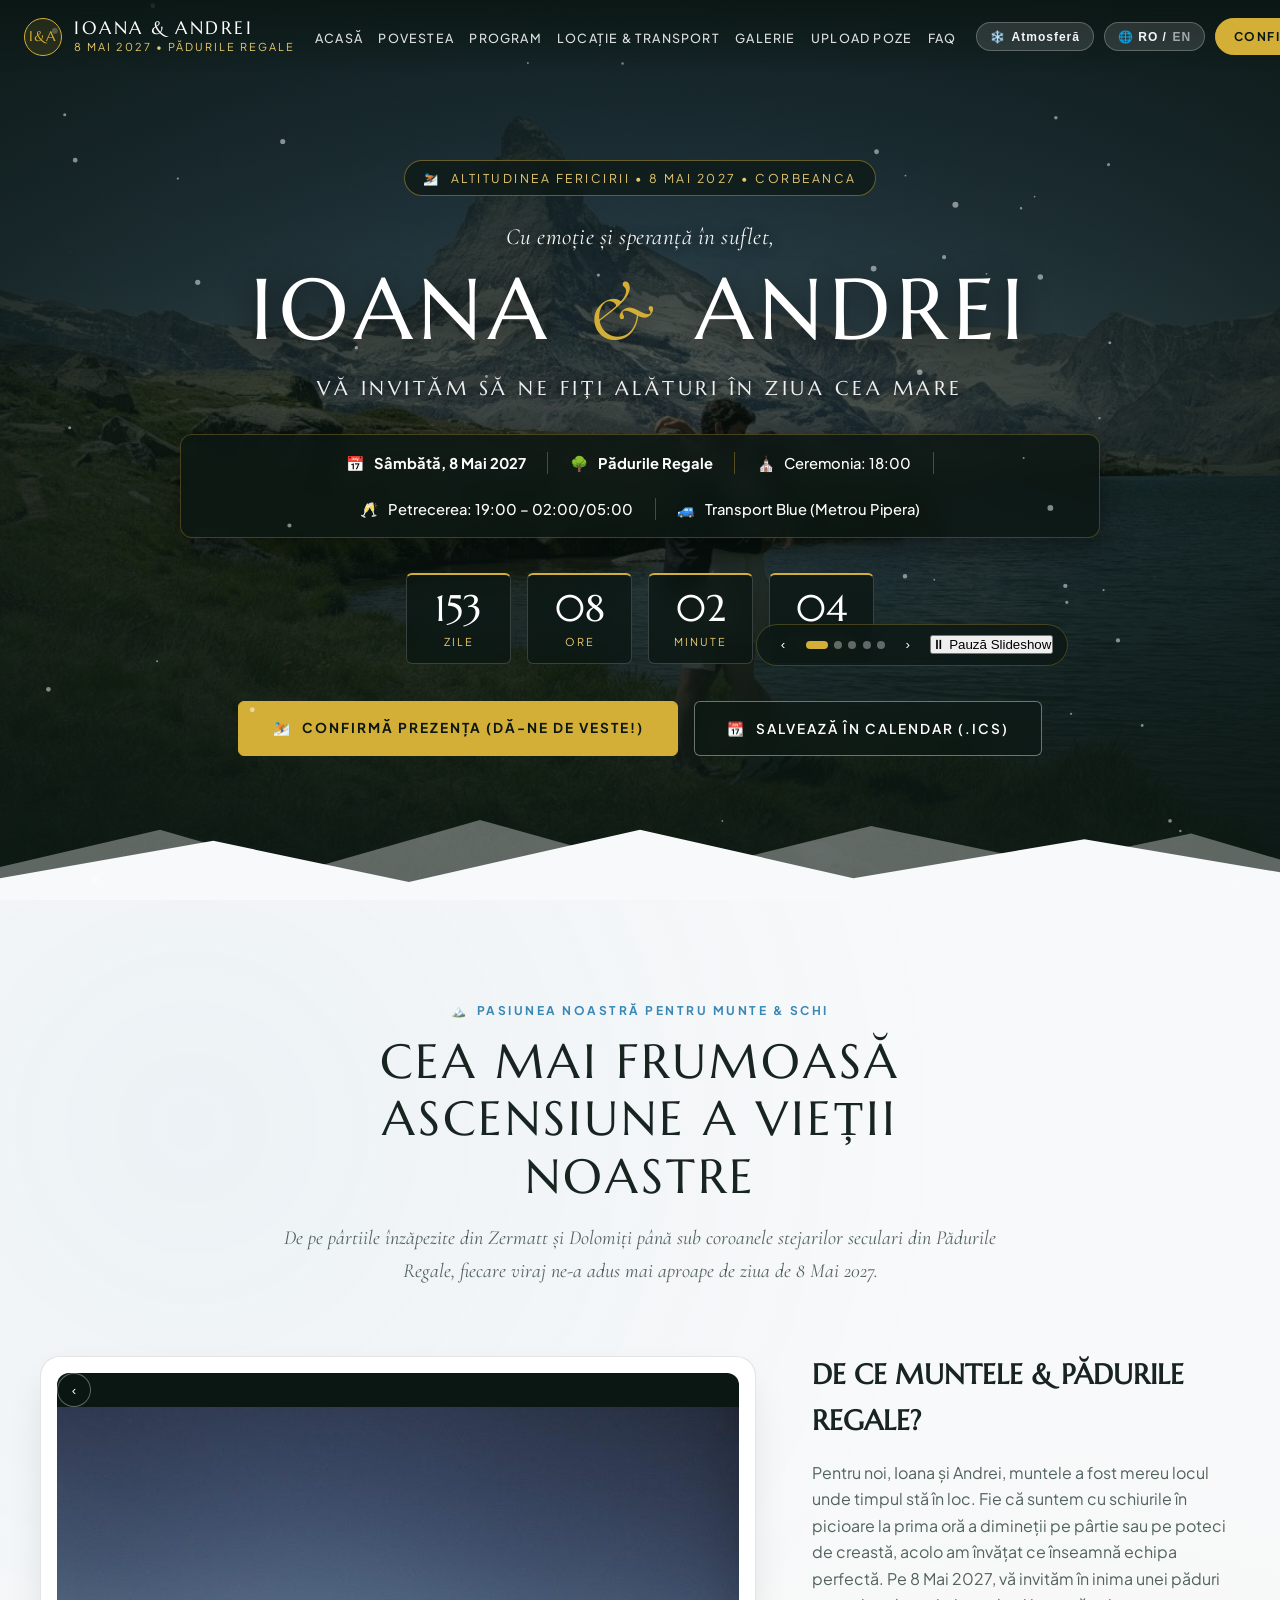
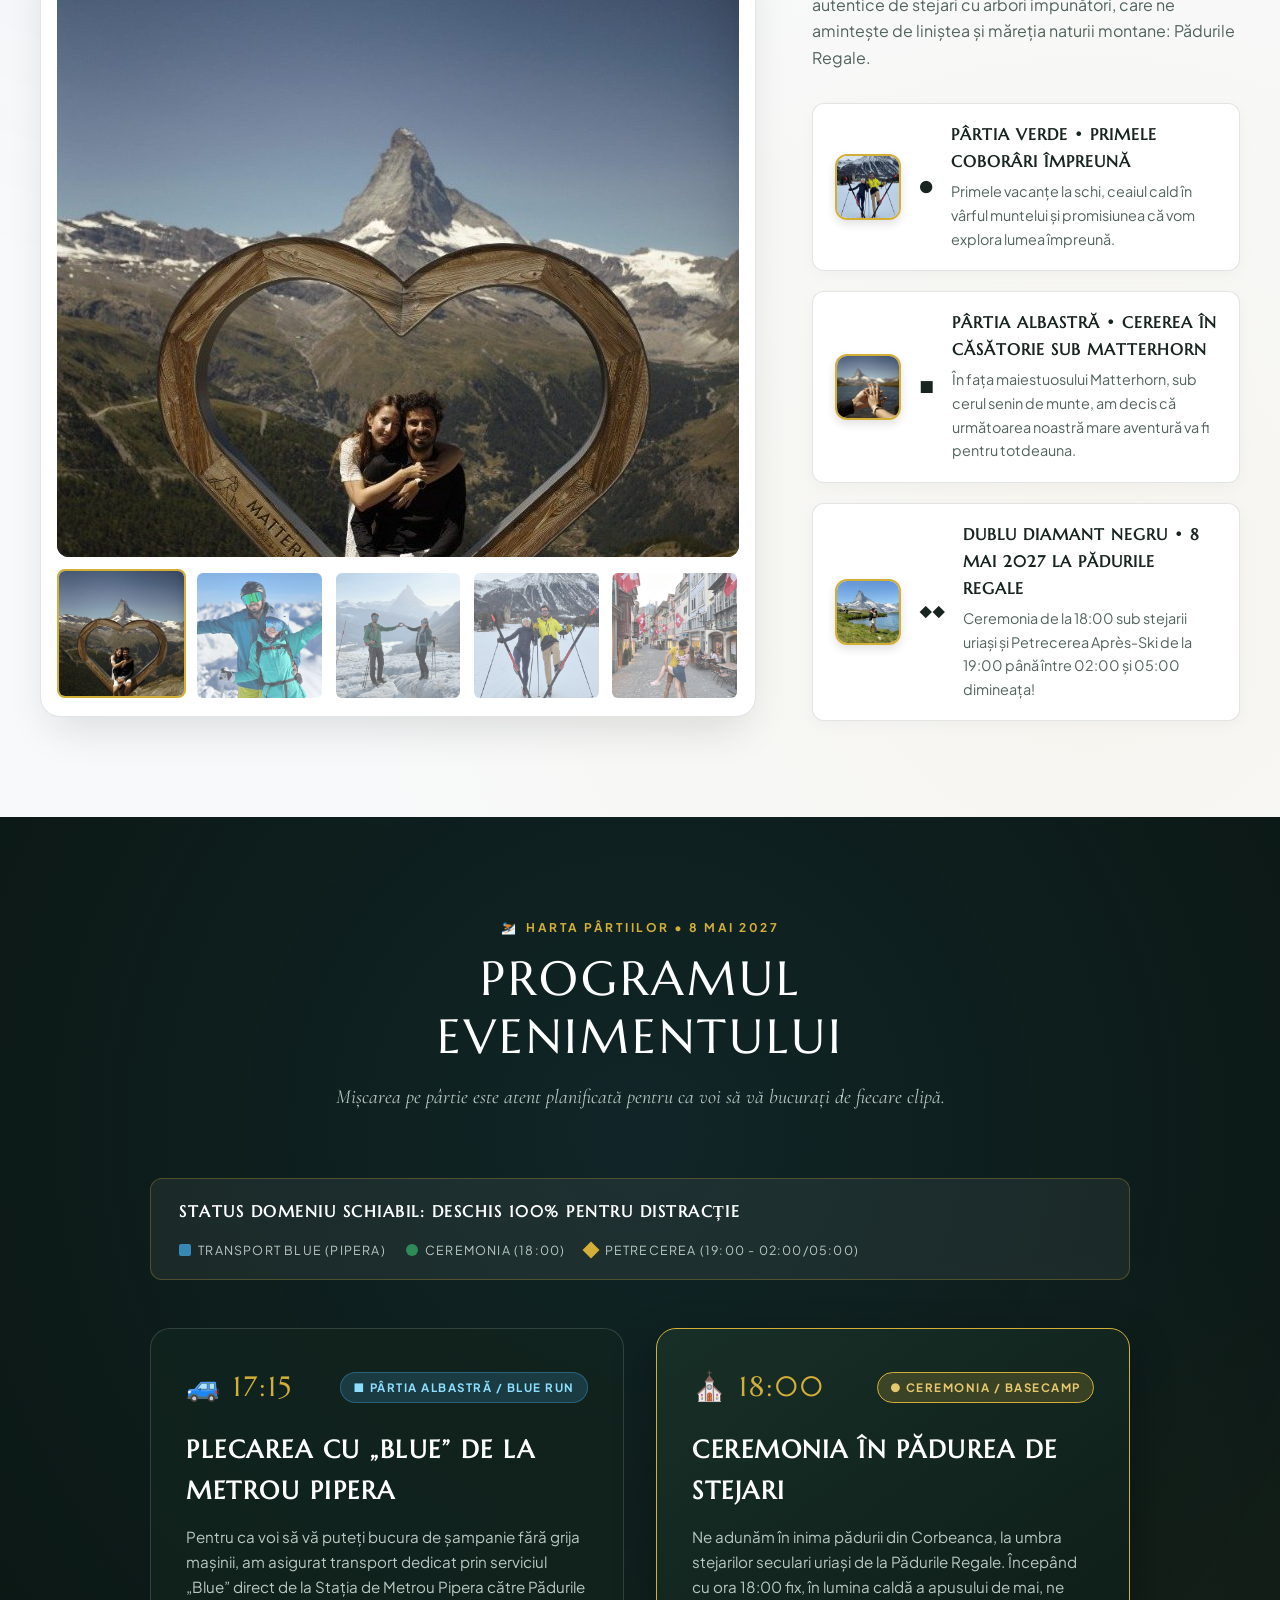
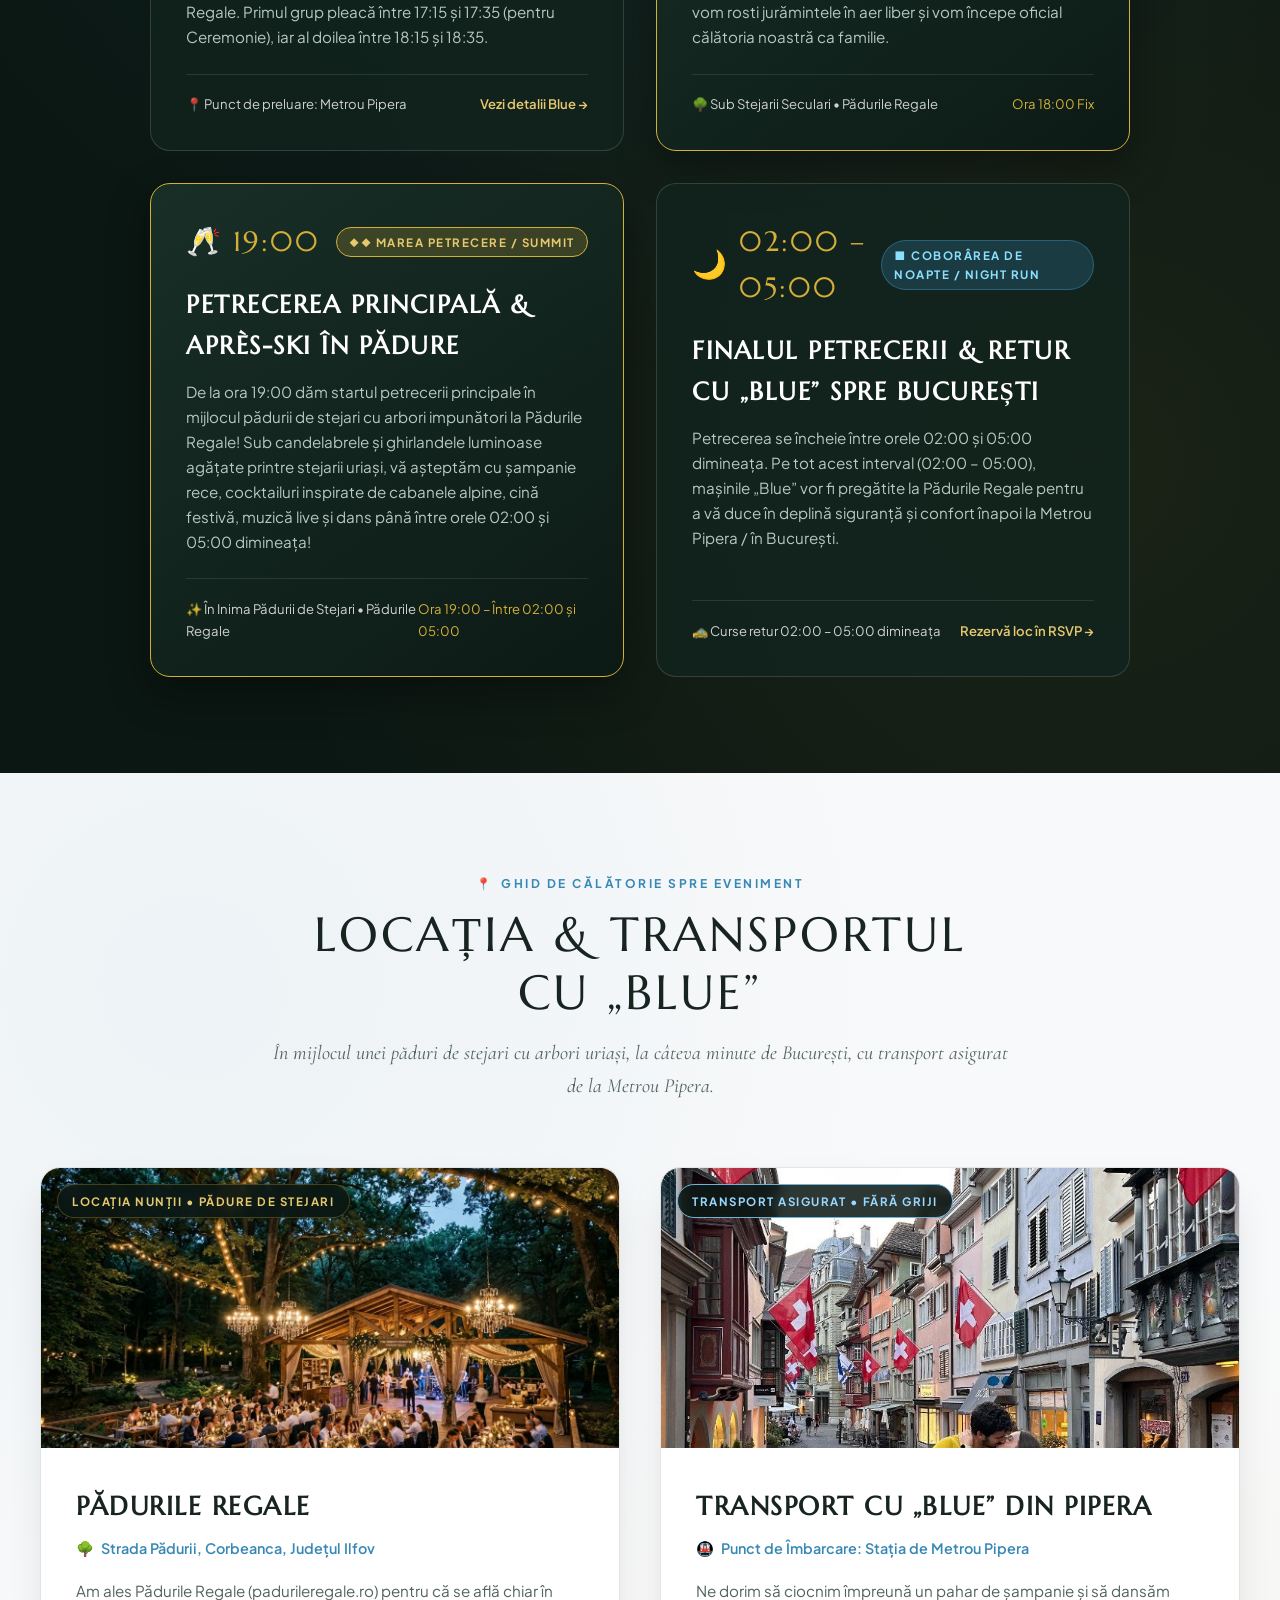
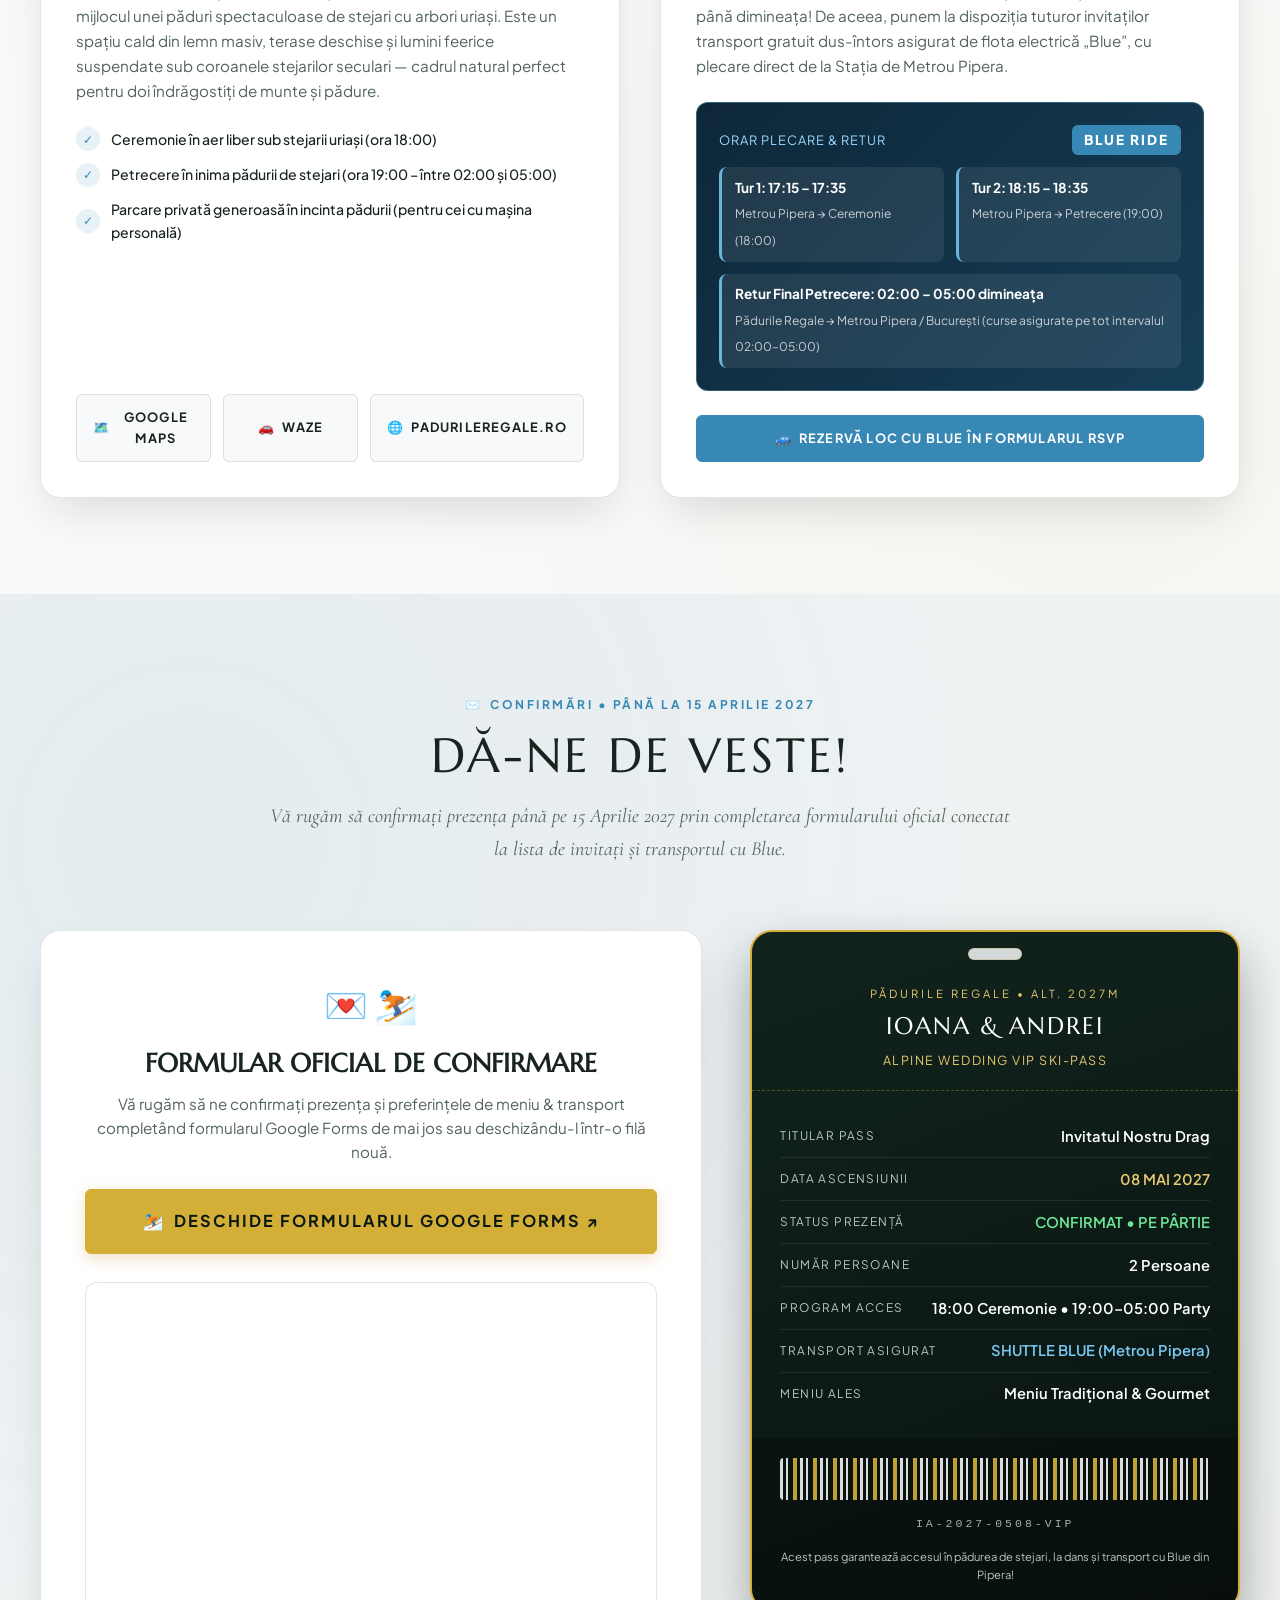
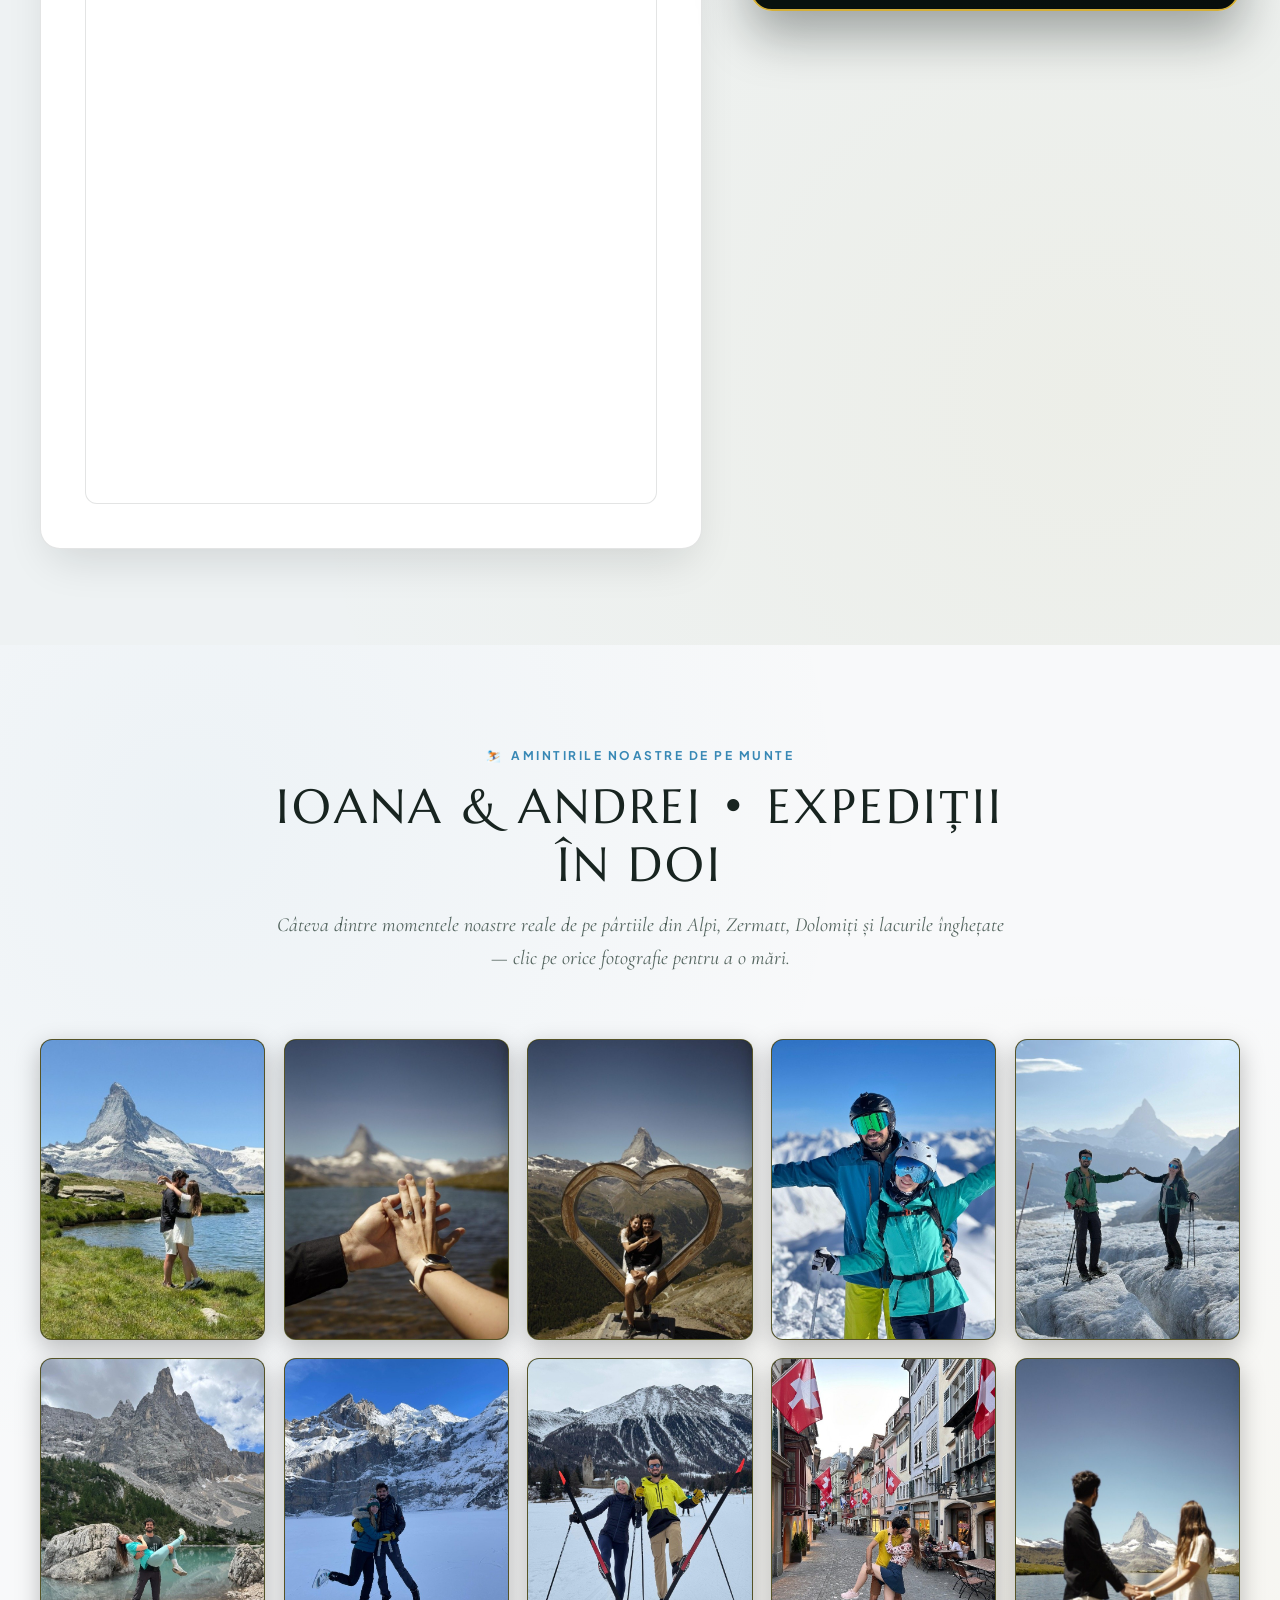
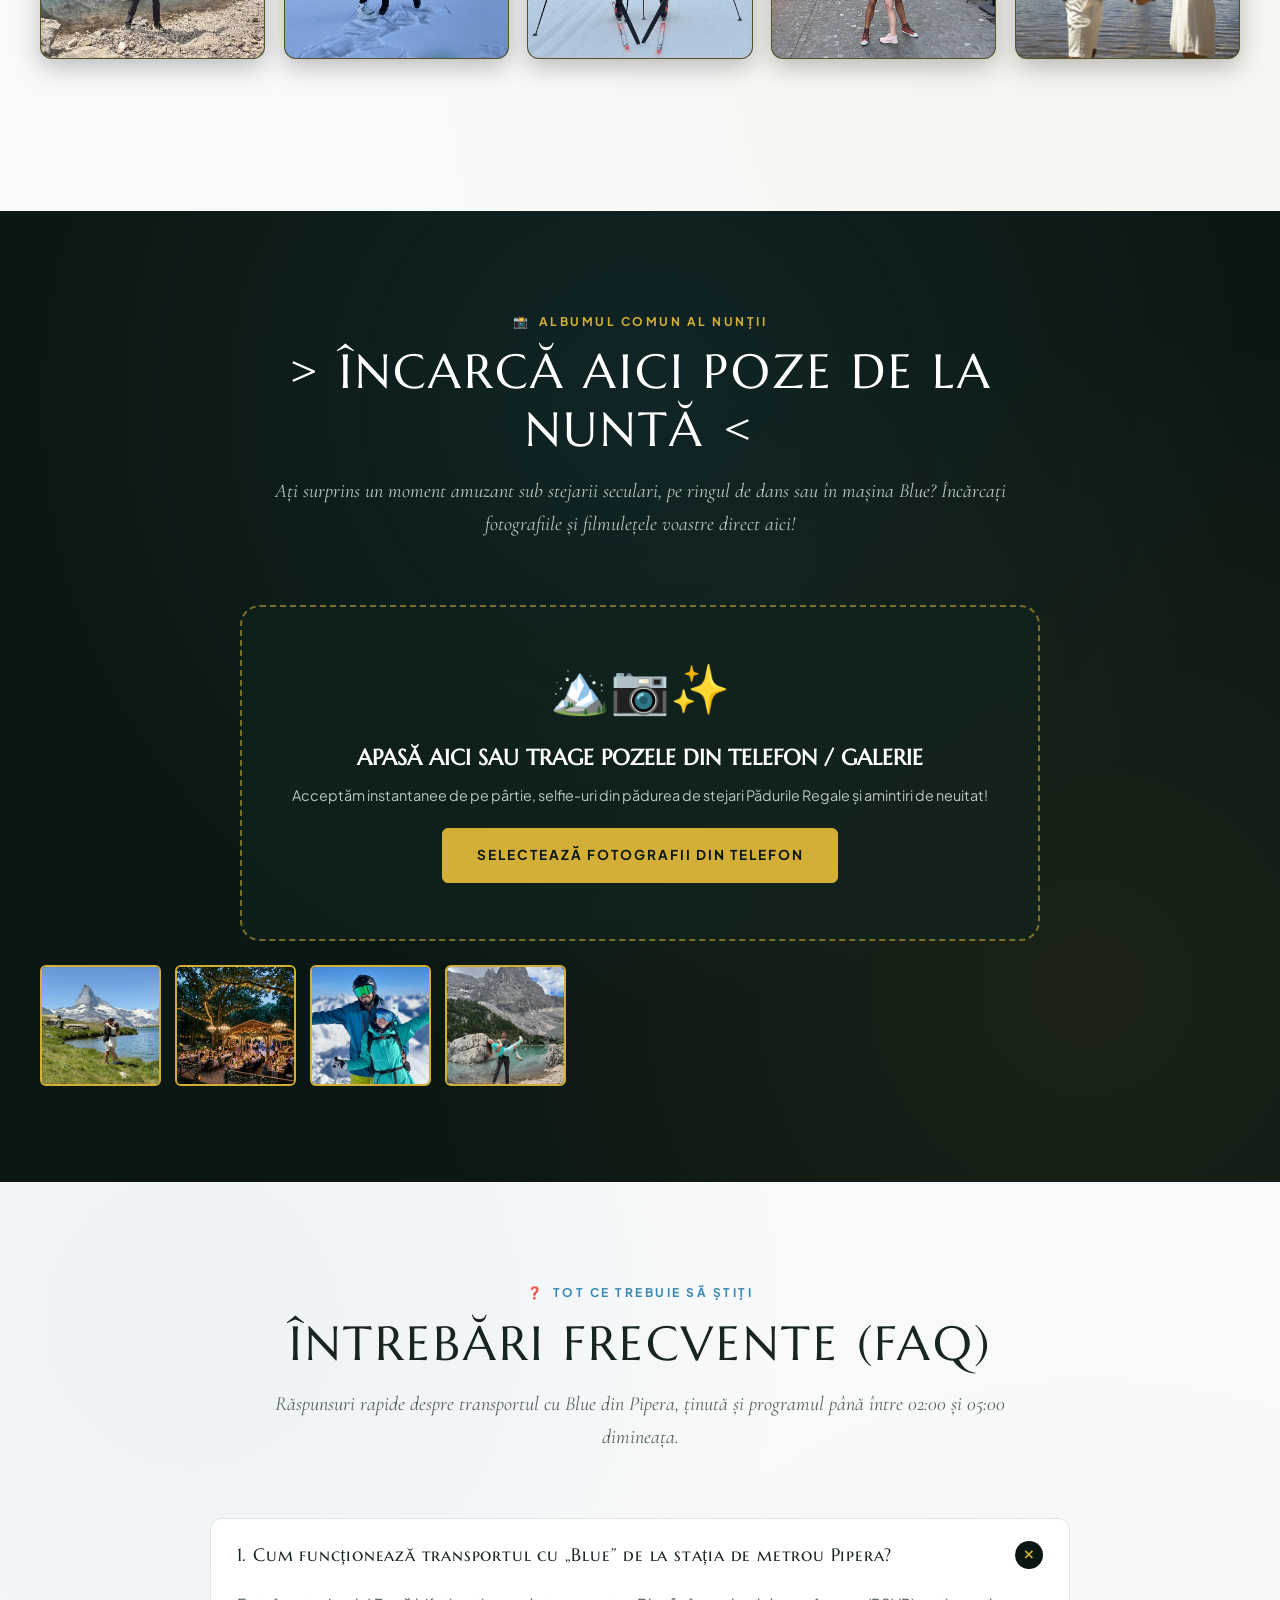
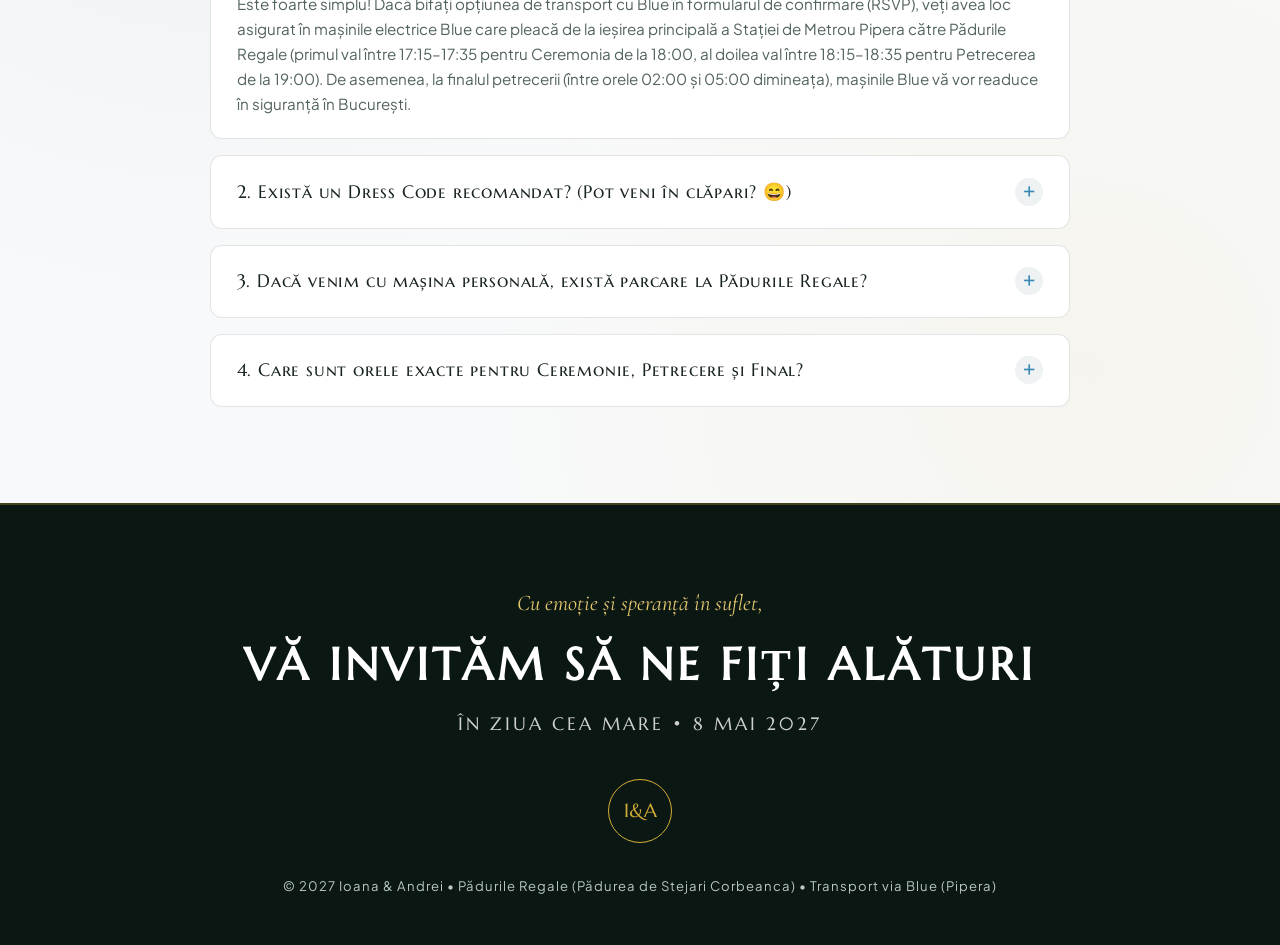
==== commit b6c9bd2f: "Some more fixes." ====
--- a/index.html
+++ b/index.html
@@ -27,11 +27,10 @@
       <nav aria-label="Main Navigation">
         <ul class="nav-links">
           <li><a href="#acasa" data-ro="Acasă" data-en="Home">Acasă</a></li>
-          <li><a href="#poveste" data-ro="Povestea &amp; Muntele" data-en="Our Alpine Story">Povestea &amp; Muntele</a></li>
+          <li><a href="#poveste" data-ro="Povestea" data-en="Our Story">Povestea</a></li>
           <li><a href="#program" data-ro="Program" data-en="Schedule">Program</a></li>
-          <li><a href="#locatie-transport" data-ro="Locație &amp; Transport Blue" data-en="Venue &amp; Blue Shuttle">Locație &amp; Transport Blue</a></li>
-          <li><a href="#confirmari" data-ro="Confirmări" data-en="RSVP">Confirmări</a></li>
-          <li><a href="#galerie-foto" data-ro="Galerie Foto" data-en="Our Photos">Galerie Foto</a></li>
+          <li><a href="#locatie-transport" data-ro="Locație &amp; Transport" data-en="Venue &amp; Travel">Locație &amp; Transport</a></li>
+          <li><a href="#galerie-foto" data-ro="Galerie" data-en="Gallery">Galerie</a></li>
           <li><a href="#galerie" data-ro="Upload Poze" data-en="Photo Upload">Upload Poze</a></li>
           <li><a href="#faq" data-ro="FAQ" data-en="FAQ">FAQ</a></li>
         </ul>
--- a/styles.css
+++ b/styles.css
@@ -100,12 +100,14 @@
 }
 
 .nav-container {
-  max-width: 1280px;
+  max-width: 1440px;
+  width: 100%;
   margin: 0 auto;
   padding: 0 1.5rem;
   display: flex;
   align-items: center;
   justify-content: space-between;
+  gap: 1.25rem;
 }
 
 .brand-logo {
@@ -114,6 +116,7 @@
   gap: 0.75rem;
   text-decoration: none;
   color: var(--text-light);
+  flex-shrink: 0;
 }
 
 .brand-crest-mini {
@@ -154,17 +157,18 @@
 .nav-links {
   display: flex;
   align-items: center;
-  gap: 1.75rem;
+  gap: clamp(0.75rem, 1.2vw, 1.35rem);
   list-style: none;
 }
 
 .nav-links a {
   color: rgba(255, 255, 255, 0.86);
   text-decoration: none;
-  font-size: 0.82rem;
+  font-size: 0.78rem;
   font-weight: 500;
   text-transform: uppercase;
-  letter-spacing: 1.6px;
+  letter-spacing: 1.2px;
+  white-space: nowrap;
   transition: color 0.25s ease;
   position: relative;
   padding: 0.3rem 0;
@@ -193,6 +197,7 @@
   display: flex;
   align-items: center;
   gap: 0.65rem;
+  flex-shrink: 0;
 }
 
 .btn-pill-sm {
@@ -204,6 +209,7 @@
   font-size: 0.75rem;
   font-weight: 600;
   letter-spacing: 1px;
+  white-space: nowrap;
   cursor: pointer;
   transition: all 0.2s ease;
   display: inline-flex;
@@ -227,6 +233,7 @@
   font-weight: 700;
   text-transform: uppercase;
   letter-spacing: 1.4px;
+  white-space: nowrap;
   text-decoration: none;
   transition: all 0.25s ease;
 }
@@ -1678,6 +1685,29 @@
 }
 
 /* Responsive Breakpoints */
+@media (max-width: 1200px) {
+  .brand-sub {
+    display: none;
+  }
+  .nav-links {
+    gap: 0.85rem;
+  }
+  .nav-links a {
+    font-size: 0.74rem;
+    letter-spacing: 0.8px;
+  }
+  #snow-toggle-btn span {
+    display: none;
+  }
+  .btn-pill-sm {
+    padding: 0.38rem 0.65rem;
+  }
+  .btn-rsvp-nav {
+    padding: 0.42rem 0.85rem;
+    letter-spacing: 1px;
+  }
+}
+
 @media (max-width: 991px) {
   .story-grid,
   .schedule-cards-grid,
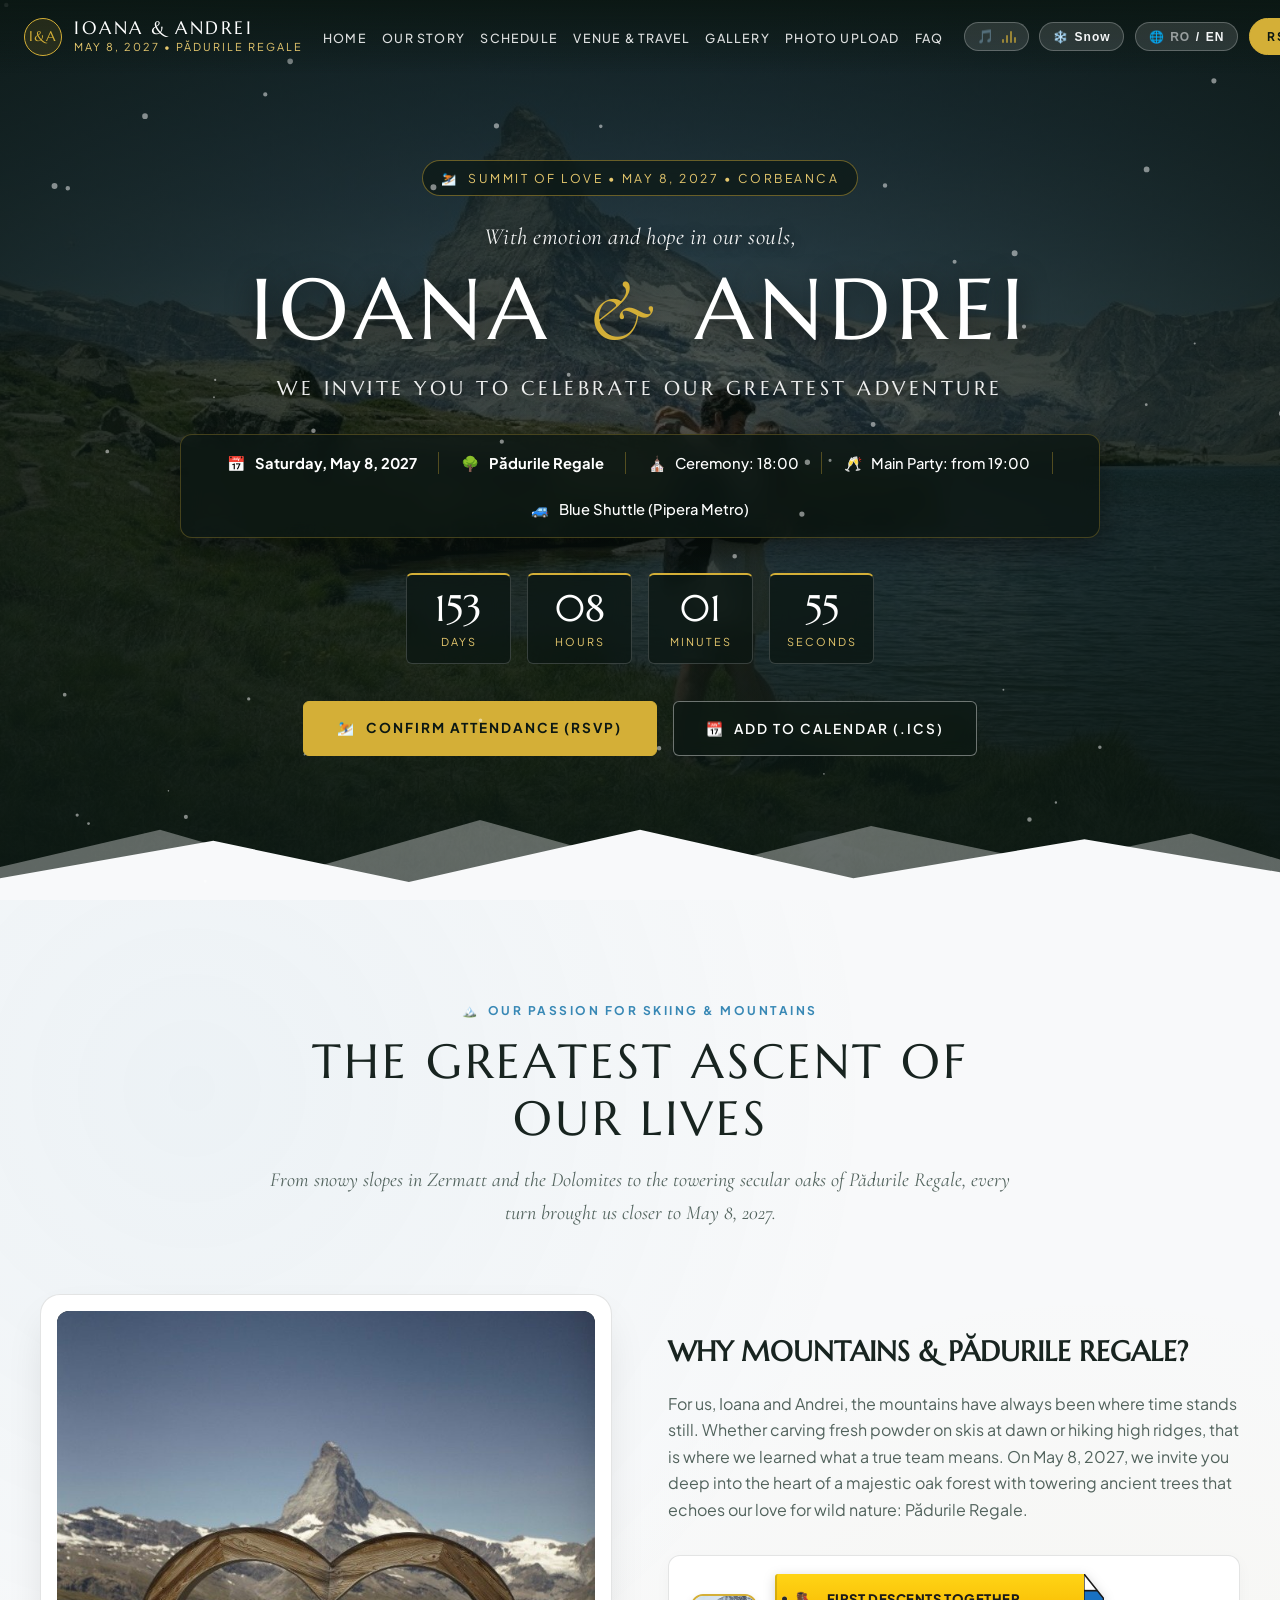
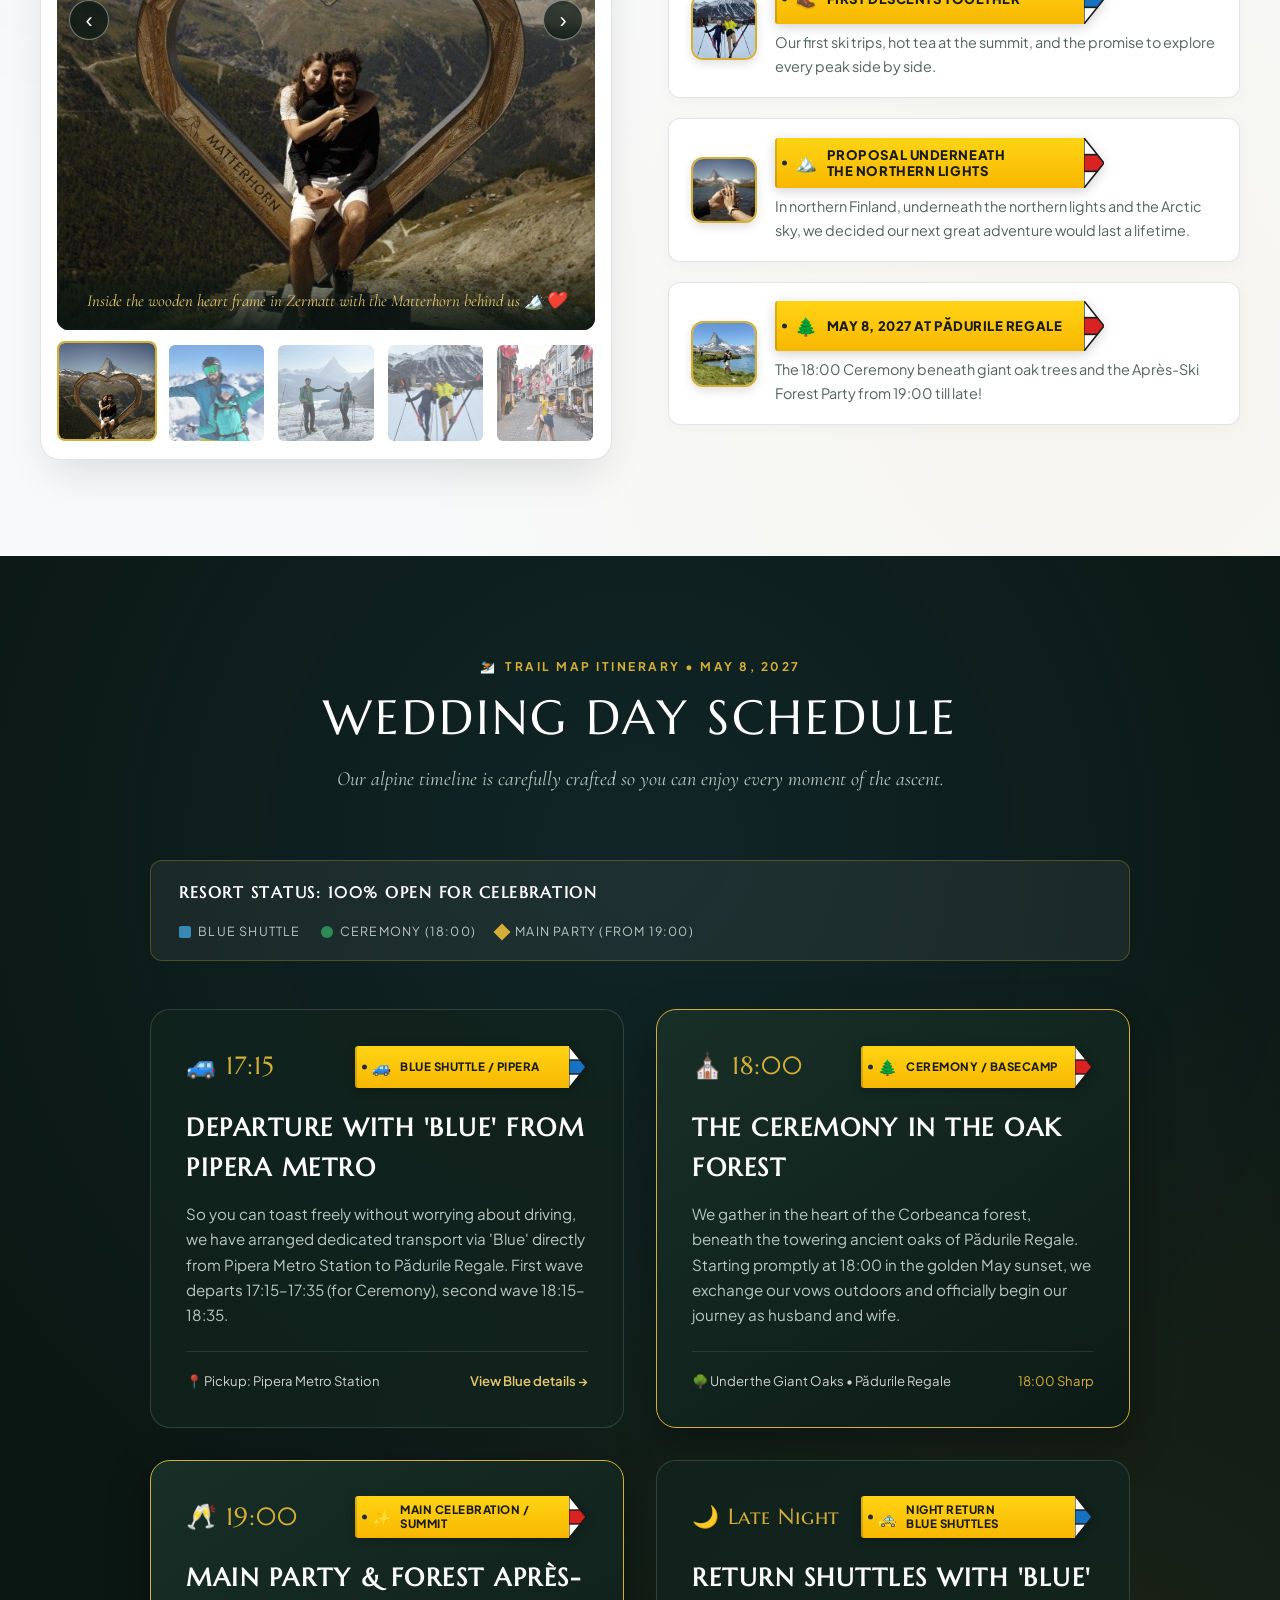
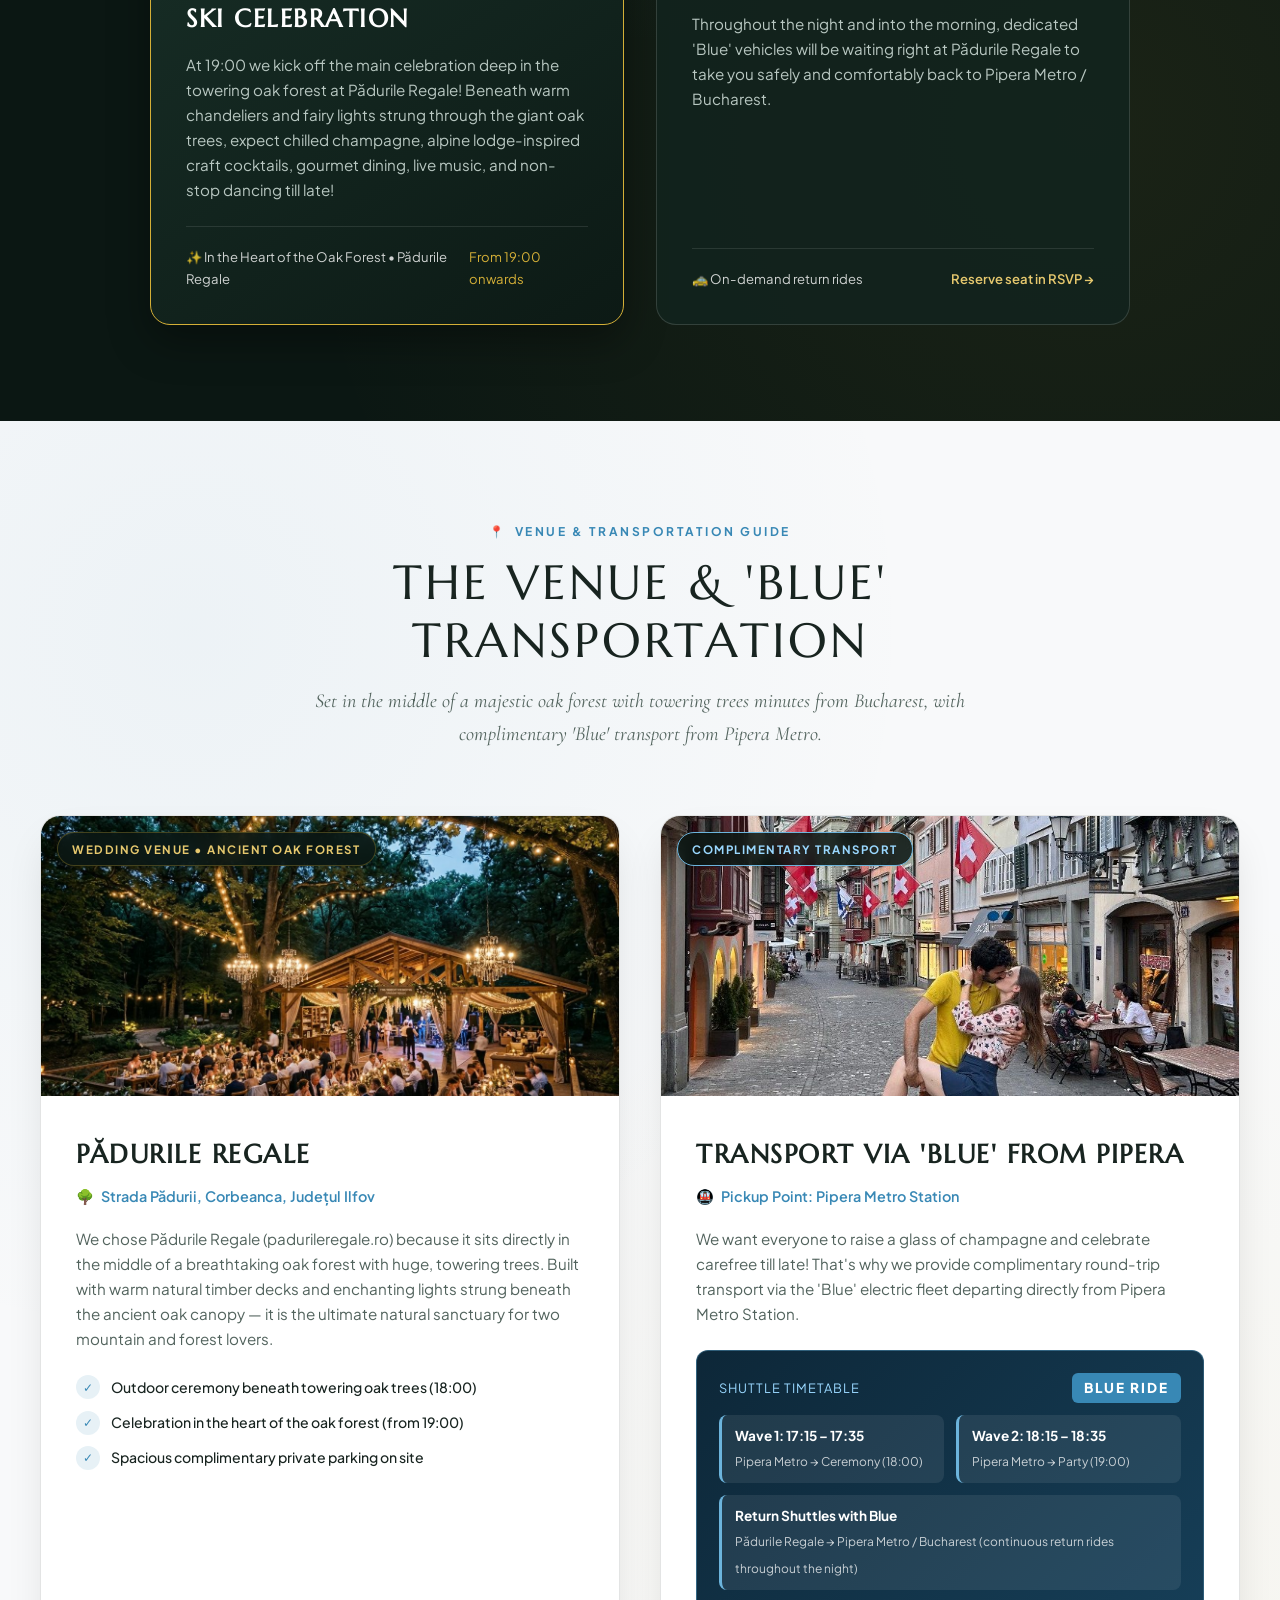
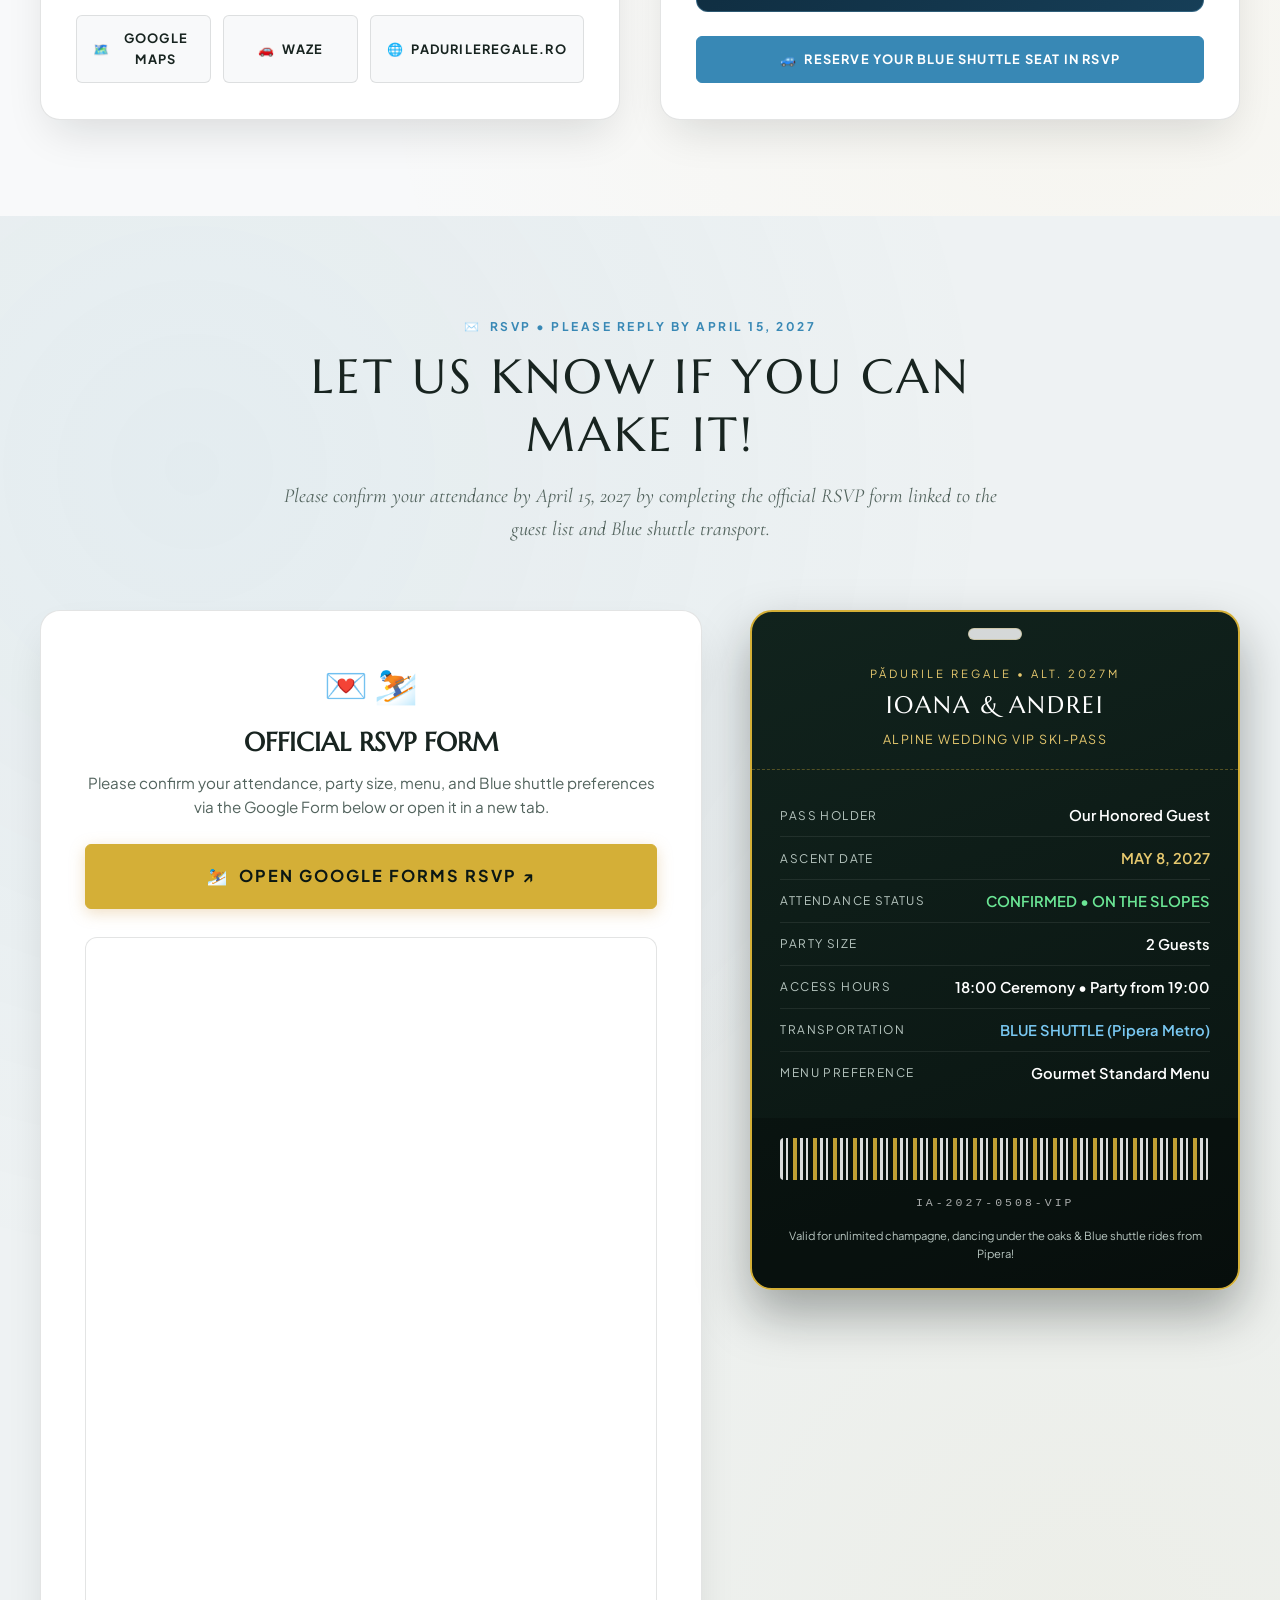
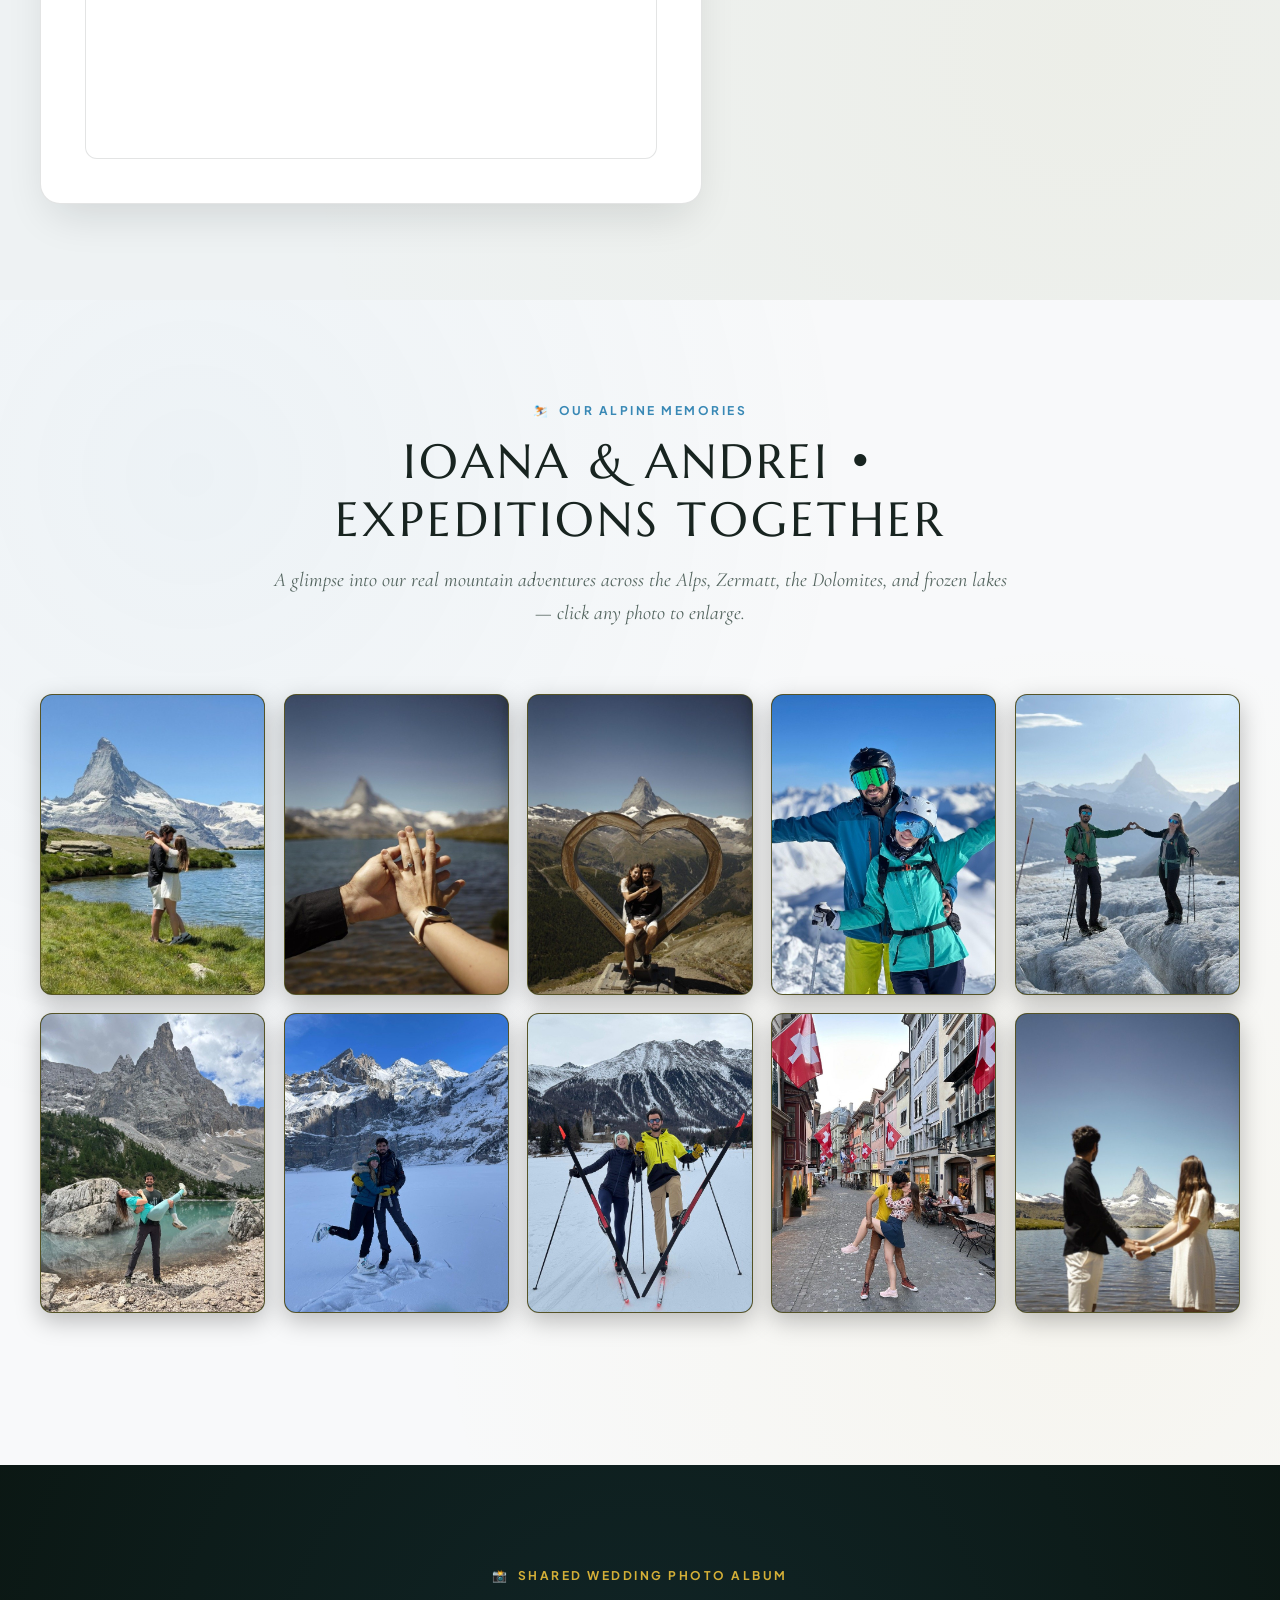
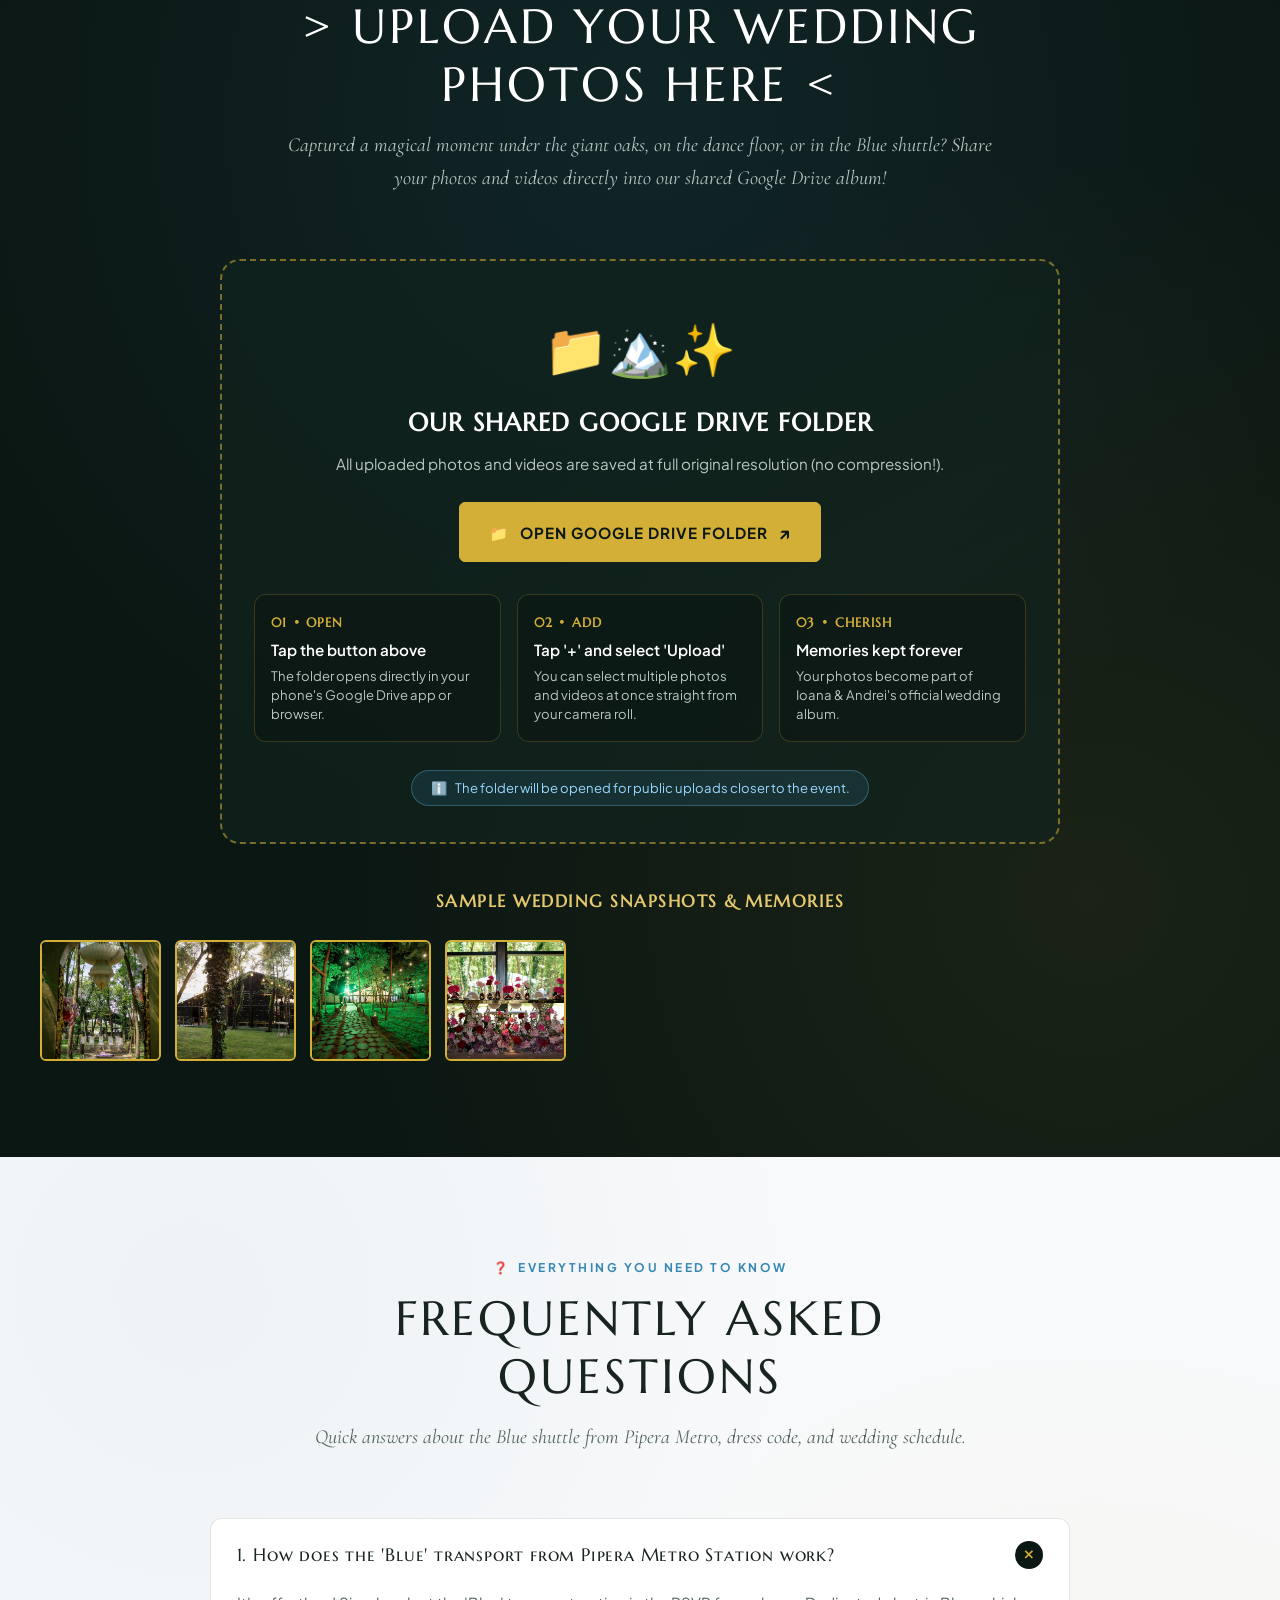
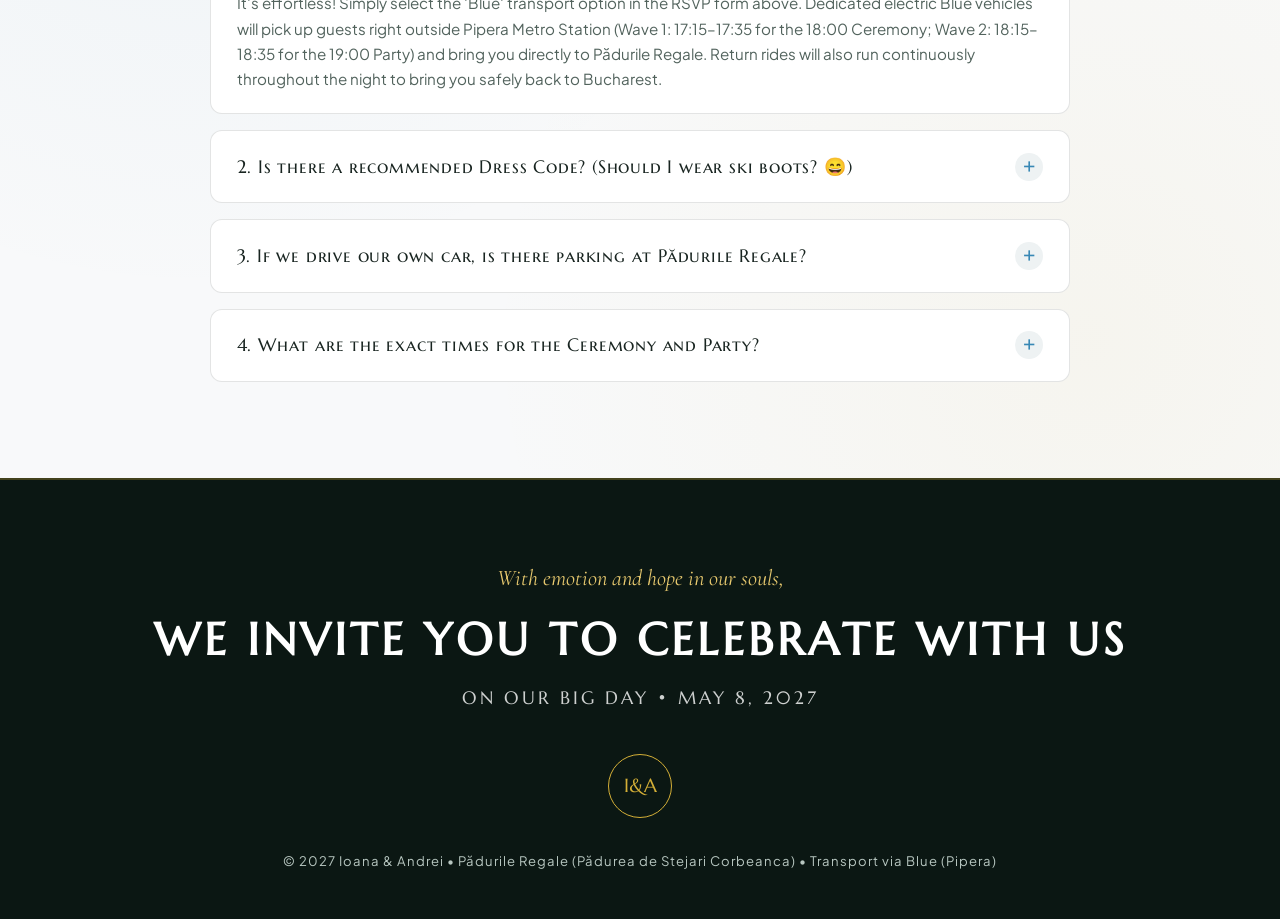
==== commit e5d0084e: "Many small changes." ====
--- a/index.html
+++ b/index.html
@@ -1,10 +1,10 @@
 <!DOCTYPE html>
-<html lang="ro">
+<html lang="en">
 <head>
   <meta charset="UTF-8" />
   <meta name="viewport" content="width=device-width, initial-scale=1.0" />
-  <title>Ioana &amp; Andrei • 8 Mai 2027 • Nuntă la Pădurile Regale</title>
-  <meta name="description" content="Cu emoție și speranță în suflet, vă invităm să ne fiți alături pe 8 Mai 2027 la Pădurile Regale! Ceremonia la 18:00 în pădurea de stejari seculari, Petrecerea de la 19:00 până între 02:00 și 05:00 dimineața. Transport asigurat cu Blue de la Metrou Pipera." />
+  <title>Ioana &amp; Andrei • May 8, 2027 • Wedding at Pădurile Regale</title>
+  <meta name="description" content="With emotion and joy in our hearts, we invite you to celebrate with us on May 8, 2027 at Pădurile Regale! Ceremony at 18:00 in the ancient oak forest, followed by the Main Party from 19:00 onwards. Transport provided with Blue from Pipera Metro." />
   <meta name="robots" content="noindex, nofollow, noarchive" />
   <meta name="googlebot" content="noindex, nofollow, noarchive" />
   <link rel="stylesheet" href="styles.css" />
@@ -13,6 +13,9 @@
   <!-- Subtle Snowfall Overlay -->
   <canvas id="snow-canvas" aria-hidden="true"></canvas>
 
+  <!-- Hidden Background Music Player (YouTube IFrame API: Alex Warren - Ordinary) -->
+  <div id="youtube-audio-player" style="position:fixed; width:1px; height:1px; left:-9999px; top:-9999px; opacity:0; pointer-events:none;" aria-hidden="true"></div>
+
   <!-- Navigation Header -->
   <header id="site-header" class="site-header">
     <div class="nav-container">
@@ -20,30 +23,39 @@
         <div class="brand-crest-mini">I&amp;A</div>
         <div class="brand-text">
           <span class="brand-names">IOANA &amp; ANDREI</span>
-          <span class="brand-sub" data-ro="8 MAI 2027 • PĂDURILE REGALE" data-en="MAY 8, 2027 • PĂDURILE REGALE">8 MAI 2027 • PĂDURILE REGALE</span>
+          <span class="brand-sub" data-ro="8 MAI 2027 • PĂDURILE REGALE" data-en="MAY 8, 2027 • PĂDURILE REGALE">MAY 8, 2027 • PĂDURILE REGALE</span>
         </div>
       </a>
 
       <nav aria-label="Main Navigation">
         <ul class="nav-links">
-          <li><a href="#acasa" data-ro="Acasă" data-en="Home">Acasă</a></li>
-          <li><a href="#poveste" data-ro="Povestea" data-en="Our Story">Povestea</a></li>
-          <li><a href="#program" data-ro="Program" data-en="Schedule">Program</a></li>
-          <li><a href="#locatie-transport" data-ro="Locație &amp; Transport" data-en="Venue &amp; Travel">Locație &amp; Transport</a></li>
-          <li><a href="#galerie-foto" data-ro="Galerie" data-en="Gallery">Galerie</a></li>
-          <li><a href="#galerie" data-ro="Upload Poze" data-en="Photo Upload">Upload Poze</a></li>
+          <li><a href="#acasa" data-ro="Acasă" data-en="Home">Home</a></li>
+          <li><a href="#poveste" data-ro="Povestea" data-en="Our Story">Our Story</a></li>
+          <li><a href="#program" data-ro="Program" data-en="Schedule">Schedule</a></li>
+          <li><a href="#locatie-transport" data-ro="Locație &amp; Transport" data-en="Venue &amp; Travel">Venue &amp; Travel</a></li>
+          <li><a href="#galerie-foto" data-ro="Galerie" data-en="Gallery">Gallery</a></li>
+          <li><a href="#galerie" data-ro="Upload Poze" data-en="Photo Upload">Photo Upload</a></li>
           <li><a href="#faq" data-ro="FAQ" data-en="FAQ">FAQ</a></li>
         </ul>
       </nav>
 
       <div class="nav-actions">
+        <button type="button" id="music-toggle-btn" class="btn-pill-sm music-toggle-btn" aria-label="Muzică de fundal" title="Muzică de fundal: Alex Warren - Ordinary" data-ro-title="Muzică de fundal: Alex Warren - Ordinary" data-en-title="Background music: Alex Warren - Ordinary">
+          <span class="music-icon">🎵</span>
+          <span class="soundwave" aria-hidden="true">
+            <span class="soundwave-bar bar-1"></span>
+            <span class="soundwave-bar bar-2"></span>
+            <span class="soundwave-bar bar-3"></span>
+            <span class="soundwave-bar bar-4"></span>
+          </span>
+        </button>
         <button type="button" id="snow-toggle-btn" class="btn-pill-sm" title="Comută ninsoarea alpină">
-          ❄️ <span data-ro="Atmosferă" data-en="Snow">Atmosferă</span>
+          ❄️ <span data-ro="Atmosferă" data-en="Snow">Snow</span>
         </button>
         <button type="button" id="lang-toggle-btn" class="btn-pill-sm" aria-label="Switch Language">
-          🌐 RO / <span style="opacity:0.6">EN</span>
+          🌐 <span id="lang-ro" style="opacity:0.55">RO</span> / <span id="lang-en" style="font-weight:700">EN</span>
         </button>
-        <a href="#confirmari" class="btn-rsvp-nav" id="header-rsvp-btn" data-ro="Confirmă (RSVP)" data-en="RSVP Now">Confirmă (RSVP)</a>
+        <a href="#confirmari" class="btn-rsvp-nav" id="header-rsvp-btn" data-ro="Confirmă (RSVP)" data-en="RSVP Now">RSVP Now</a>
       </div>
     </div>
   </header>
@@ -55,28 +67,28 @@
       <div class="hero-slideshow-wrapper" aria-hidden="true">
         <!-- Slide 1: Lake Embrace beneath Matterhorn -->
         <div class="hero-slide active">
-          <img src="assets/real_01_lake_embrace.jpg" class="hero-slide-ambient" alt="" />
-          <img src="assets/real_01_lake_embrace.jpg" class="hero-slide-main" alt="Ioana și Andrei îmbrățișați lângă lacul alpin sub Matterhorn" />
+          <img src="assets/real_01_lake_embrace.jpg" class="hero-slide-ambient" alt="" style="object-position: 57% 48%;" />
+          <img src="assets/real_01_lake_embrace.jpg" class="hero-slide-main" alt="Ioana și Andrei îmbrățișați lângă lacul alpin sub Matterhorn" style="object-position: 57% 48%;" />
         </div>
         <!-- Slide 2: Ski Goggles on Snowy Slope -->
         <div class="hero-slide">
-          <img src="assets/real_04_ski_goggles.jpg" class="hero-slide-ambient" alt="" />
-          <img src="assets/real_04_ski_goggles.jpg" class="hero-slide-main" alt="Ioana și Andrei pe pârtia de schi" />
+          <img src="assets/real_04_ski_goggles.jpg" class="hero-slide-ambient" alt="" style="object-position: center 35%;" />
+          <img src="assets/real_04_ski_goggles.jpg" class="hero-slide-main" alt="Ioana și Andrei pe pârtia de schi" style="object-position: center 35%;" />
         </div>
         <!-- Slide 3: Engagement Ring at Matterhorn -->
         <div class="hero-slide">
-          <img src="assets/real_02_ring_matterhorn.jpg" class="hero-slide-ambient" alt="" />
-          <img src="assets/real_02_ring_matterhorn.jpg" class="hero-slide-main" alt="Inelul de logodnă în fața vârfului Matterhorn" />
+          <img src="assets/real_02_ring_matterhorn.jpg" class="hero-slide-ambient" alt="" style="object-position: center 52%;" />
+          <img src="assets/real_02_ring_matterhorn.jpg" class="hero-slide-main" alt="Inelul de logodnă în fața vârfului Matterhorn" style="object-position: center 52%;" />
         </div>
         <!-- Slide 4: Dolomites Turquoise Lake Lift -->
         <div class="hero-slide">
-          <img src="assets/real_06_dolomites_lift.jpg" class="hero-slide-ambient" alt="" />
-          <img src="assets/real_06_dolomites_lift.jpg" class="hero-slide-main" alt="Ioana și Andrei în Dolomiți lângă lacul turcoaz" />
+          <img src="assets/real_06_dolomites_lift.jpg" class="hero-slide-ambient" alt="" style="object-position: center 58%;" />
+          <img src="assets/real_06_dolomites_lift.jpg" class="hero-slide-main" alt="Ioana și Andrei în Dolomiți lângă lacul turcoaz" style="object-position: center 58%;" />
         </div>
         <!-- Slide 5: Ice Skating on Mountain Lake -->
         <div class="hero-slide">
-          <img src="assets/real_07_ice_skating.jpg" class="hero-slide-ambient" alt="" />
-          <img src="assets/real_07_ice_skating.jpg" class="hero-slide-main" alt="Ioana și Andrei la patinaj pe lacul înghețat din munți" />
+          <img src="assets/real_07_ice_skating.jpg" class="hero-slide-ambient" alt="" style="object-position: center 48%;" />
+          <img src="assets/real_07_ice_skating.jpg" class="hero-slide-main" alt="Ioana și Andrei la patinaj pe lacul înghețat din munți" style="object-position: center 48%;" />
         </div>
       </div>
 
@@ -85,26 +97,22 @@
       <div class="hero-content">
         <div class="alpine-badge">
           <span>⛷️</span>
-          <span data-ro="ALTITUDINEA FERICIRII • 8 MAI 2027 • CORBEANCA" data-en="SUMMIT OF LOVE • MAY 8, 2027 • CORBEANCA">ALTITUDINEA FERICIRII • 8 MAI 2027 • CORBEANCA</span>
-        </div>
-
-        <p class="hero-quote-pre" data-ro="Cu emoție și speranță în suflet," data-en="With emotion and hope in our souls,">
-          Cu emoție și speranță în suflet,
-        </p>
+          <span data-ro="ALTITUDINEA FERICIRII • 8 MAI 2027 • CORBEANCA" data-en="SUMMIT OF LOVE • MAY 8, 2027 • CORBEANCA">SUMMIT OF LOVE • MAY 8, 2027 • CORBEANCA</span>
+        </div>
+
+        <p class="hero-quote-pre" data-ro="Cu emoție și speranță în suflet," data-en="With emotion and hope in our souls,">With emotion and hope in our souls,</p>
 
         <h1 class="hero-title">
           IOANA <span class="amp">&amp;</span> ANDREI
         </h1>
 
-        <p class="hero-subtitle-invite" data-ro="Vă invităm să ne fiți alături în ziua cea mare" data-en="We invite you to celebrate our greatest adventure">
-          Vă invităm să ne fiți alături în ziua cea mare
-        </p>
+        <p class="hero-subtitle-invite" data-ro="Vă invităm să ne fiți alături în ziua cea mare" data-en="We invite you to celebrate our greatest adventure">We invite you to celebrate our greatest adventure</p>
 
         <!-- Key Event Details Pill Bar -->
         <div class="hero-meta-bar">
           <div class="hero-meta-item">
             <span>📅</span>
-            <strong data-ro="Sâmbătă, 8 Mai 2027" data-en="Saturday, May 8, 2027">Sâmbătă, 8 Mai 2027</strong>
+            <strong data-ro="Sâmbătă, 8 Mai 2027" data-en="Saturday, May 8, 2027">Saturday, May 8, 2027</strong>
           </div>
           <div class="hero-meta-divider"></div>
           <div class="hero-meta-item">
@@ -114,17 +122,17 @@
           <div class="hero-meta-divider"></div>
           <div class="hero-meta-item">
             <span>⛪</span>
-            <span data-ro="Ceremonia: 18:00" data-en="Ceremony: 18:00">Ceremonia: 18:00</span>
+            <span data-ro="Ceremonia: 18:00" data-en="Ceremony: 18:00">Ceremony: 18:00</span>
           </div>
           <div class="hero-meta-divider"></div>
           <div class="hero-meta-item">
             <span>🥂</span>
-            <span data-ro="Petrecerea: 19:00 – 02:00/05:00" data-en="Main Party: 19:00 – 2:00/5:00 AM">Petrecerea: 19:00 – 02:00/05:00</span>
+            <span data-ro="Petrecerea: de la 19:00" data-en="Main Party: from 19:00">Main Party: from 19:00</span>
           </div>
           <div class="hero-meta-divider"></div>
           <div class="hero-meta-item">
             <span>🚙</span>
-            <span data-ro="Transport Blue (Metrou Pipera)" data-en="Blue Shuttle (Pipera Metro)">Transport Blue (Metrou Pipera)</span>
+            <span data-ro="Transport Blue (Metrou Pipera)" data-en="Blue Shuttle (Pipera Metro)">Blue Shuttle (Pipera Metro)</span>
           </div>
         </div>
 
@@ -132,19 +140,19 @@
         <div class="countdown-grid" aria-label="Countdown to Wedding">
           <div class="countdown-box">
             <div class="countdown-num" id="cd-days">235</div>
-            <div class="countdown-label" data-ro="Zile" data-en="Days">Zile</div>
+            <div class="countdown-label" data-ro="Zile" data-en="Days">Days</div>
           </div>
           <div class="countdown-box">
             <div class="countdown-num" id="cd-hours">04</div>
-            <div class="countdown-label" data-ro="Ore" data-en="Hours">Ore</div>
+            <div class="countdown-label" data-ro="Ore" data-en="Hours">Hours</div>
           </div>
           <div class="countdown-box">
             <div class="countdown-num" id="cd-mins">49</div>
-            <div class="countdown-label" data-ro="Minute" data-en="Minutes">Minute</div>
+            <div class="countdown-label" data-ro="Minute" data-en="Minutes">Minutes</div>
           </div>
           <div class="countdown-box">
             <div class="countdown-num" id="cd-secs">28</div>
-            <div class="countdown-label" data-ro="Secunde" data-en="Seconds">Secunde</div>
+            <div class="countdown-label" data-ro="Secunde" data-en="Seconds">Seconds</div>
           </div>
         </div>
 
@@ -152,27 +160,11 @@
         <div class="hero-cta-group">
           <a href="#confirmari" class="btn-primary-gold" id="hero-btn-rsvp">
             <span>⛷️</span>
-            <span data-ro="Confirmă Prezența (Dă-ne de veste!)" data-en="Confirm Attendance (RSVP)">Confirmă Prezența (Dă-ne de veste!)</span>
+            <span data-ro="Confirmă Prezența (Dă-ne de veste!)" data-en="Confirm Attendance (RSVP)">Confirm Attendance (RSVP)</span>
           </a>
           <button type="button" class="btn-outline-snow" id="btn-download-ics">
             <span>📆</span>
-            <span data-ro="Salvează în Calendar (.ics)" data-en="Add to Calendar (.ics)">Salvează în Calendar (.ics)</span>
-          </button>
-        </div>
-
-        <!-- Interactive Hero Background Slideshow Controls -->
-        <div class="hero-slideshow-controls" aria-label="Hero Background Slideshow Controls">
-          <button type="button" class="slide-ctrl-btn" id="hero-prev-btn" title="Fotografia anterioară" aria-label="Previous slide">‹</button>
-          <div class="slide-dots">
-            <button type="button" class="slide-dot active" aria-label="Slide 1"></button>
-            <button type="button" class="slide-dot" aria-label="Slide 2"></button>
-            <button type="button" class="slide-dot" aria-label="Slide 3"></button>
-            <button type="button" class="slide-dot" aria-label="Slide 4"></button>
-            <button type="button" class="slide-dot" aria-label="Slide 5"></button>
-          </div>
-          <button type="button" class="slide-ctrl-btn" id="hero-next-btn" title="Fotografia următoare" aria-label="Next slide">›</button>
-          <button type="button" class="slide-play-pill" id="hero-play-toggle" title="Pauză / Rulează Slideshow">
-            ⏸ Pauză Slideshow
+            <span data-ro="Salvează în Calendar (.ics)" data-en="Add to Calendar (.ics)">Add to Calendar (.ics)</span>
           </button>
         </div>
       </div>
@@ -192,14 +184,10 @@
         <div class="section-header">
           <div class="section-tag">
             <span>🏔️</span>
-            <span data-ro="PASIUNEA NOASTRĂ PENTRU MUNTE &amp; SCHI" data-en="OUR PASSION FOR SKIING &amp; MOUNTAINS">PASIUNEA NOASTRĂ PENTRU MUNTE &amp; SCHI</span>
-          </div>
-          <h2 class="section-title" data-ro="CEA MAI FRUMOASĂ ASCENSIUNE A VIEȚII NOASTRE" data-en="THE GREATEST ASCENT OF OUR LIVES">
-            CEA MAI FRUMOASĂ ASCENSIUNE A VIEȚII NOASTRE
-          </h2>
-          <p class="section-subtitle" data-ro="De pe pârtiile înzăpezite din Zermatt și Dolomiți până sub coroanele stejarilor seculari din Pădurile Regale, fiecare viraj ne-a adus mai aproape de ziua de 8 Mai 2027." data-en="From snowy slopes in Zermatt and the Dolomites to the towering secular oaks of Pădurile Regale, every turn brought us closer to May 8, 2027.">
-            De pe pârtiile înzăpezite din Zermatt și Dolomiți până sub coroanele stejarilor seculari din Pădurile Regale, fiecare viraj ne-a adus mai aproape de ziua de 8 Mai 2027.
-          </p>
+            <span data-ro="PASIUNEA NOASTRĂ PENTRU MUNTE &amp; SCHI" data-en="OUR PASSION FOR SKIING &amp; MOUNTAINS">OUR PASSION FOR SKIING &amp; MOUNTAINS</span>
+          </div>
+          <h2 class="section-title" data-ro="CEA MAI FRUMOASĂ ASCENSIUNE A VIEȚII NOASTRE" data-en="THE GREATEST ASCENT OF OUR LIVES">THE GREATEST ASCENT OF OUR LIVES</h2>
+          <p class="section-subtitle" data-ro="De pe pârtiile înzăpezite din Zermatt și Dolomiți până sub coroanele stejarilor seculari din Pădurile Regale, fiecare viraj ne-a adus mai aproape de ziua de 8 Mai 2027." data-en="From snowy slopes in Zermatt and the Dolomites to the towering secular oaks of Pădurile Regale, every turn brought us closer to May 8, 2027.">From snowy slopes in Zermatt and the Dolomites to the towering secular oaks of Pădurile Regale, every turn brought us closer to May 8, 2027.</p>
         </div>
 
         <div class="story-grid">
@@ -207,10 +195,10 @@
           <div class="story-carousel-card">
             <div class="story-carousel-stage">
               <button type="button" class="story-nav-btn prev" id="story-prev-btn" aria-label="Previous story photo">‹</button>
-              <img src="assets/real_03_heart_frame.jpg" alt="Ioana și Andrei în Zermatt - Matterhorn" id="story-carousel-main-img" style="transition: opacity 0.2s ease;" />
+              <img src="assets/real_03_heart_frame.jpg" alt="Ioana și Andrei în Zermatt - Matterhorn" id="story-carousel-main-img" class="story-carousel-img" style="transition: opacity 0.2s ease; object-position: center 65%;" />
               <button type="button" class="story-nav-btn next" id="story-next-btn" aria-label="Next story photo">›</button>
               <div class="story-carousel-caption" id="story-carousel-caption">
-                În rama inimii din Zermatt, cu vârful Matterhorn pe fundal 🏔️❤️
+                Inside the heart frame in Zermatt, with the Matterhorn behind us 🏔️❤️
               </div>
             </div>
 
@@ -218,79 +206,80 @@
             <div class="story-thumbs-strip">
               <button type="button" class="story-thumb-btn active"
                 data-src="assets/real_03_heart_frame.jpg"
-                data-caption-ro="În rama inimii din Zermatt, cu vârful Matterhorn pe fundal 🏔️❤️"
+                data-object-position="center 65%"
+                data-caption-ro="Inside the heart frame in Zermatt, with the Matterhorn behind us 🏔️❤️"
                 data-caption-en="Inside the wooden heart frame in Zermatt with the Matterhorn behind us 🏔️❤️">
-                <img src="assets/real_03_heart_frame.jpg" alt="Zermatt Heart Frame" />
+                <img src="assets/real_03_heart_frame.jpg" alt="Zermatt Heart Frame" style="object-position: center 65%;" />
               </button>
               <button type="button" class="story-thumb-btn"
                 data-src="assets/real_04_ski_goggles.jpg"
+                data-object-position="center 35%"
                 data-caption-ro="Pe pârtia de schi, în elementul nostru favorit ⛷️❄️"
                 data-caption-en="On the ski slopes together, in our favorite element ⛷️❄️">
-                <img src="assets/real_04_ski_goggles.jpg" alt="Ski Goggles on Slope" />
+                <img src="assets/real_04_ski_goggles.jpg" alt="Ski Goggles on Slope" style="object-position: center 35%;" />
               </button>
               <button type="button" class="story-thumb-btn"
                 data-src="assets/real_05_glacier_heart.jpg"
+                data-object-position="center 45%"
                 data-caption-ro="Pe ghețar la peste 3.000m altitudine, formând o inimă 🤍🏔️"
                 data-caption-en="On the glacier above 3,000m altitude, making a heart with our hands 🤍🏔️">
-                <img src="assets/real_05_glacier_heart.jpg" alt="Glacier Heart" />
+                <img src="assets/real_05_glacier_heart.jpg" alt="Glacier Heart" style="object-position: center 45%;" />
               </button>
               <button type="button" class="story-thumb-btn"
                 data-src="assets/real_08_xc_skis.jpg"
+                data-object-position="center 40%"
                 data-caption-ro="Cu schiurile de fond în valea înzăpezită 🎿🌲"
                 data-caption-en="Cross-country skiing in a serene snowy alpine valley 🎿🌲">
-                <img src="assets/real_08_xc_skis.jpg" alt="Cross-country skis" />
+                <img src="assets/real_08_xc_skis.jpg" alt="Cross-country skis" style="object-position: center 40%;" />
               </button>
               <button type="button" class="story-thumb-btn"
                 data-src="assets/real_09_swiss_kiss.jpg"
+                data-object-position="center 58%"
                 data-caption-ro="Sărut pe străduțele alpine din Elveția 🇨🇭✨"
                 data-caption-en="A kiss on charming Swiss alpine cobblestone streets 🇨🇭✨">
-                <img src="assets/real_09_swiss_kiss.jpg" alt="Swiss Village Kiss" />
+                <img src="assets/real_09_swiss_kiss.jpg" alt="Swiss Village Kiss" style="object-position: center 58%;" />
               </button>
             </div>
           </div>
 
           <div class="story-text-content">
-            <h3 style="font-family: var(--font-display); font-size: 1.75rem; margin-bottom: 1rem; color: var(--text-dark);" data-ro="DE CE MUNTELE &amp; PĂDURILE REGALE?" data-en="WHY MOUNTAINS &amp; PĂDURILE REGALE?">
-              DE CE MUNTELE &amp; PĂDURILE REGALE?
-            </h3>
-            <p style="color: var(--text-muted-dark); margin-bottom: 1.25rem;" data-ro="Pentru noi, Ioana și Andrei, muntele a fost mereu locul unde timpul stă în loc. Fie că suntem cu schiurile în picioare la prima oră a dimineții pe pârtie sau pe poteci de creastă, acolo am învățat ce înseamnă echipa perfectă. Pe 8 Mai 2027, vă invităm în inima unei păduri autentice de stejari cu arbori impunători, care ne amintește de liniștea și măreția naturii montane: Pădurile Regale." data-en="For us, Ioana and Andrei, the mountains have always been where time stands still. Whether carving fresh powder on skis at dawn or hiking high ridges, that is where we learned what a true team means. On May 8, 2027, we invite you deep into the heart of a majestic oak forest with towering ancient trees that echoes our love for wild nature: Pădurile Regale.">
-              Pentru noi, Ioana și Andrei, muntele a fost mereu locul unde timpul stă în loc. Fie că suntem cu schiurile în picioare la prima oră a dimineții pe pârtie sau pe poteci de creastă, acolo am învățat ce înseamnă echipa perfectă. Pe 8 Mai 2027, vă invităm în inima unei păduri autentice de stejari cu arbori impunători, care ne amintește de liniștea și măreția naturii montane: Pădurile Regale.
-            </p>
+            <h3 style="font-family: var(--font-display); font-size: 1.75rem; margin-bottom: 1rem; color: var(--text-dark);" data-ro="DE CE MUNTELE &amp; PĂDURILE REGALE?" data-en="WHY MOUNTAINS &amp; PĂDURILE REGALE?">WHY MOUNTAINS &amp; PĂDURILE REGALE?</h3>
+            <p style="color: var(--text-muted-dark); margin-bottom: 1.25rem;" data-ro="Pentru noi, Ioana și Andrei, muntele a fost mereu locul unde timpul stă în loc. Fie că suntem cu schiurile în picioare la prima oră a dimineții pe pârtie sau pe poteci de creastă, acolo am învățat ce înseamnă echipa perfectă. Pe 8 Mai 2027, vă invităm în inima unei păduri autentice de stejari cu arbori impunători, care ne amintește de liniștea și măreția naturii montane: Pădurile Regale." data-en="For us, Ioana and Andrei, the mountains have always been where time stands still. Whether carving fresh powder on skis at dawn or hiking high ridges, that is where we learned what a true team means. On May 8, 2027, we invite you deep into the heart of a majestic oak forest with towering ancient trees that echoes our love for wild nature: Pădurile Regale.">For us, Ioana and Andrei, the mountains have always been where time stands still. Whether carving fresh powder on skis at dawn or hiking high ridges, that is where we learned what a true team means. On May 8, 2027, we invite you deep into the heart of a majestic oak forest with towering ancient trees that echoes our love for wild nature: Pădurile Regale.</p>
 
             <div class="ski-milestones">
-              <!-- Milestone 1: Green Run -->
+              <!-- Milestone 1: Swiss Hiking Sign (Alpinwanderweg - Blue Tip) -->
               <div class="milestone-card">
-                <img src="assets/real_08_xc_skis.jpg" alt="Primele coborâri la schi" class="milestone-photo-avatar" />
-                <div class="ski-symbol ski-green" title="Green Circle - Easy Run">●</div>
+                <img src="assets/real_08_xc_skis.jpg" alt="Primele coborâri la schi" class="milestone-photo-avatar" style="object-position: center 38%;" />
                 <div class="milestone-info">
-                  <h4 data-ro="PÂRTIA VERDE • PRIMELE COBORÂRI ÎMPREUNĂ" data-en="GREEN RUN • FIRST DESCENTS TOGETHER">PÂRTIA VERDE • PRIMELE COBORÂRI ÎMPREUNĂ</h4>
-                  <p data-ro="Primele vacanțe la schi, ceaiul cald în vârful muntelui și promisiunea că vom explora lumea împreună." data-en="Our first ski trips, hot tea at the summit, and the promise to explore every peak side by side.">
-                    Primele vacanțe la schi, ceaiul cald în vârful muntelui și promisiunea că vom explora lumea împreună.
-                  </p>
-                </div>
-              </div>
-
-              <!-- Milestone 2: Blue Run (Proposal with Matterhorn Ring Photo) -->
+                  <h4 class="swiss-trail-sign tip-blue">
+                    <span class="swiss-trail-icon">🥾</span>
+                    <span class="swiss-trail-text" data-ro="PRIMELE COBORÂRI ÎMPREUNĂ" data-en="FIRST DESCENTS TOGETHER">FIRST DESCENTS TOGETHER</span>
+                  </h4>
+                  <p data-ro="Primele vacanțe la schi, ceaiul cald în vârful muntelui și promisiunea că vom explora lumea împreună." data-en="Our first ski trips, hot tea at the summit, and the promise to explore every peak side by side.">Our first ski trips, hot tea at the summit, and the promise to explore every peak side by side.</p>
+                </div>
+              </div>
+
+              <!-- Milestone 2: Swiss Hiking Sign (Bergwanderweg - Red Tip: Proposal in Northern Finland) -->
               <div class="milestone-card">
-                <img src="assets/real_02_ring_matterhorn.jpg" alt="Cererea în căsătorie la Matterhorn" class="milestone-photo-avatar" />
-                <div class="ski-symbol ski-blue" title="Blue Square - Intermediate Run">■</div>
+                <img src="assets/real_02_ring_matterhorn.jpg" alt="Cererea în căsătorie în nordul Finlandei sub aurora boreală" class="milestone-photo-avatar" style="object-position: center 58%;" />
                 <div class="milestone-info">
-                  <h4 data-ro="PÂRTIA ALBASTRĂ • CEREREA ÎN CĂSĂTORIE SUB MATTERHORN" data-en="BLUE RUN • PROPOSAL BENEATH THE MATTERHORN">PÂRTIA ALBASTRĂ • CEREREA ÎN CĂSĂTORIE SUB MATTERHORN</h4>
-                  <p data-ro="În fața maiestuosului Matterhorn, sub cerul senin de munte, am decis că următoarea noastră mare aventură va fi pentru totdeauna." data-en="In front of the majestic Matterhorn beneath a clear alpine sky, we decided our next great expedition would last a lifetime.">
-                    În fața maiestuosului Matterhorn, sub cerul senin de munte, am decis că următoarea noastră mare aventură va fi pentru totdeauna.
-                  </p>
-                </div>
-              </div>
-
-              <!-- Milestone 3: Double Black Diamond -->
+                  <h4 class="swiss-trail-sign tip-red">
+                    <span class="swiss-trail-icon">🏔️</span>
+                    <span class="swiss-trail-text" data-ro="CEREREA ÎN CĂSĂTORIE&lt;br&gt;SUB AURORA BOREALĂ" data-en="PROPOSAL UNDERNEATH&lt;br&gt;THE NORTHERN LIGHTS">PROPOSAL UNDERNEATH<br>THE NORTHERN LIGHTS</span>
+                  </h4>
+                  <p data-ro="În nordul Finlandei, sub magia aurorei boreale și cerul arctic, am decis că următoarea noastră mare aventură va fi pentru totdeauna." data-en="In northern Finland, underneath the northern lights and the Arctic sky, we decided our next great adventure would last a lifetime.">In northern Finland, underneath the northern lights and the Arctic sky, we decided our next great adventure would last a lifetime.</p>
+                </div>
+              </div>
+
+              <!-- Milestone 3: Swiss Hiking Sign (Bergwanderweg - Red Tip: Wedding Celebration) -->
               <div class="milestone-card">
-                <img src="assets/real_01_lake_embrace.jpg" alt="Nunta la Pădurile Regale" class="milestone-photo-avatar" />
-                <div class="ski-symbol ski-black" title="Black Diamond - Summit Run">◆◆</div>
+                <img src="assets/real_01_lake_embrace.jpg" alt="Nunta la Pădurile Regale" class="milestone-photo-avatar" style="object-position: 57% 50%;" />
                 <div class="milestone-info">
-                  <h4 data-ro="DUBLU DIAMANT NEGRU • 8 MAI 2027 LA PĂDURILE REGALE" data-en="DOUBLE BLACK DIAMOND • MAY 8, 2027 AT PĂDURILE REGALE">DUBLU DIAMANT NEGRU • 8 MAI 2027 LA PĂDURILE REGALE</h4>
-                  <p data-ro="Ceremonia de la 18:00 sub stejarii uriași și Petrecerea Après-Ski de la 19:00 până între 02:00 și 05:00 dimineața!" data-en="The 18:00 Ceremony beneath giant oak trees and the 19:00 Après-Ski Forest Party lasting until between 2:00 AM and 5:00 AM!">
-                    Ceremonia de la 18:00 sub stejarii uriași și Petrecerea Après-Ski de la 19:00 până între 02:00 și 05:00 dimineața!
-                  </p>
+                  <h4 class="swiss-trail-sign tip-red">
+                    <span class="swiss-trail-icon">🌲</span>
+                    <span class="swiss-trail-text" data-ro="8 MAI 2027 LA PĂDURILE REGALE" data-en="MAY 8, 2027 AT PĂDURILE REGALE">MAY 8, 2027 AT PĂDURILE REGALE</span>
+                  </h4>
+                  <p data-ro="Ceremonia de la 18:00 sub stejarii uriași și Petrecerea Après-Ski de la ora 19:00 până târziu în noapte!" data-en="The 18:00 Ceremony beneath giant oak trees and the Après-Ski Forest Party from 19:00 till late!">The 18:00 Ceremony beneath giant oak trees and the Après-Ski Forest Party from 19:00 till late!</p>
                 </div>
               </div>
             </div>
@@ -305,27 +294,21 @@
         <div class="section-header">
           <div class="section-tag gold">
             <span>⛷️</span>
-            <span data-ro="HARTA PÂRTIILOR • 8 MAI 2027" data-en="TRAIL MAP ITINERARY • MAY 8, 2027">HARTA PÂRTIILOR • 8 MAI 2027</span>
-          </div>
-          <h2 class="section-title" data-ro="PROGRAMUL EVENIMENTULUI" data-en="WEDDING DAY SCHEDULE">
-            PROGRAMUL EVENIMENTULUI
-          </h2>
-          <p class="section-subtitle" data-ro="Mișcarea pe pârtie este atent planificată pentru ca voi să vă bucurați de fiecare clipă." data-en="Our alpine timeline is carefully crafted so you can enjoy every moment of the ascent.">
-            Mișcarea pe pârtie este atent planificată pentru ca voi să vă bucurați de fiecare clipă.
-          </p>
+            <span data-ro="HARTA PÂRTIILOR • 8 MAI 2027" data-en="TRAIL MAP ITINERARY • MAY 8, 2027">TRAIL MAP ITINERARY • MAY 8, 2027</span>
+          </div>
+          <h2 class="section-title" data-ro="PROGRAMUL EVENIMENTULUI" data-en="WEDDING DAY SCHEDULE">WEDDING DAY SCHEDULE</h2>
+          <p class="section-subtitle" data-ro="Mișcarea pe pârtie este atent planificată pentru ca voi să vă bucurați de fiecare clipă." data-en="Our alpine timeline is carefully crafted so you can enjoy every moment of the ascent.">Our alpine timeline is carefully crafted so you can enjoy every moment of the ascent.</p>
         </div>
 
         <div class="timeline-wrapper">
           <div class="ski-map-header">
             <div>
-              <strong style="color: #fff; font-family: var(--font-display); letter-spacing: 1.5px;" data-ro="STATUS DOMENIU SCHIABIL: DESCHIS 100% PENTRU DISTRACȚIE" data-en="RESORT STATUS: 100% OPEN FOR CELEBRATION">
-                STATUS DOMENIU SCHIABIL: DESCHIS 100% PENTRU DISTRACȚIE
-              </strong>
+              <strong style="color: #fff; font-family: var(--font-display); letter-spacing: 1.5px;" data-ro="STATUS DOMENIU SCHIABIL: DESCHIS 100% PENTRU DISTRACȚIE" data-en="RESORT STATUS: 100% OPEN FOR CELEBRATION">RESORT STATUS: 100% OPEN FOR CELEBRATION</strong>
             </div>
             <div class="ski-map-legend">
-              <div class="legend-item"><span class="legend-dot square"></span> <span data-ro="Transport Blue (Pipera)" data-en="Blue Shuttle">Transport Blue (Pipera)</span></div>
-              <div class="legend-item"><span class="legend-dot circle"></span> <span data-ro="Ceremonia (18:00)" data-en="Ceremony (18:00)">Ceremonia (18:00)</span></div>
-              <div class="legend-item"><span class="legend-dot diamond"></span> <span data-ro="Petrecerea (19:00 - 02:00/05:00)" data-en="Main Party (19:00 - 2:00/5:00 AM)">Petrecerea (19:00 - 02:00/05:00)</span></div>
+              <div class="legend-item"><span class="legend-dot square"></span> <span data-ro="Transport Blue (Pipera)" data-en="Blue Shuttle">Blue Shuttle</span></div>
+              <div class="legend-item"><span class="legend-dot circle"></span> <span data-ro="Ceremonia (18:00)" data-en="Ceremony (18:00)">Ceremony (18:00)</span></div>
+              <div class="legend-item"><span class="legend-dot diamond"></span> <span data-ro="Petrecerea (de la 19:00)" data-en="Main Party (from 19:00)">Main Party (from 19:00)</span></div>
             </div>
           </div>
 
@@ -337,18 +320,17 @@
                   <div class="schedule-time-badge">
                     <span>🚙</span> 17:15
                   </div>
-                  <span class="trail-difficulty-pill pill-blue-run">■ PÂRTIA ALBASTRĂ / BLUE RUN</span>
-                </div>
-                <h3 data-ro="PLECAREA CU „BLUE” DE LA METROU PIPERA" data-en="DEPARTURE WITH 'BLUE' FROM PIPERA METRO">
-                  PLECAREA CU „BLUE” DE LA METROU PIPERA
-                </h3>
-                <p data-ro="Pentru ca voi să vă puteți bucura de șampanie fără grija mașinii, am asigurat transport dedicat prin serviciul „Blue” direct de la Stația de Metrou Pipera către Pădurile Regale. Primul grup pleacă între 17:15 și 17:35 (pentru Ceremonie), iar al doilea între 18:15 și 18:35." data-en="So you can toast freely without worrying about driving, we have arranged dedicated transport via 'Blue' directly from Pipera Metro Station to Pădurile Regale. First wave departs 17:15–17:35 (for Ceremony), second wave 18:15–18:35.">
-                  Pentru ca voi să vă puteți bucura de șampanie fără grija mașinii, am asigurat transport dedicat prin serviciul „Blue” direct de la Stația de Metrou Pipera către Pădurile Regale. Primul grup pleacă între 17:15 și 17:35 (pentru Ceremonie), iar al doilea între 18:15 și 18:35.
-                </p>
+                  <div class="swiss-trail-sign sm tip-blue">
+                    <span class="swiss-trail-icon">🚙</span>
+                    <span class="swiss-trail-text" data-ro="SHUTTLE BLUE / PIPERA" data-en="BLUE SHUTTLE / PIPERA">BLUE SHUTTLE / PIPERA</span>
+                  </div>
+                </div>
+                <h3 data-ro="PLECAREA CU „BLUE” DE LA METROU PIPERA" data-en="DEPARTURE WITH 'BLUE' FROM PIPERA METRO">DEPARTURE WITH 'BLUE' FROM PIPERA METRO</h3>
+                <p data-ro="Pentru ca voi să vă puteți bucura de șampanie fără grija mașinii, am asigurat transport dedicat prin serviciul „Blue” direct de la Stația de Metrou Pipera către Pădurile Regale. Primul grup pleacă între 17:15 și 17:35 (pentru Ceremonie), iar al doilea între 18:15 și 18:35." data-en="So you can toast freely without worrying about driving, we have arranged dedicated transport via 'Blue' directly from Pipera Metro Station to Pădurile Regale. First wave departs 17:15–17:35 (for Ceremony), second wave 18:15–18:35.">So you can toast freely without worrying about driving, we have arranged dedicated transport via 'Blue' directly from Pipera Metro Station to Pădurile Regale. First wave departs 17:15–17:35 (for Ceremony), second wave 18:15–18:35.</p>
               </div>
               <div class="schedule-card-footer">
-                <span data-ro="📍 Punct de preluare: Metrou Pipera" data-en="📍 Pickup: Pipera Metro Station">📍 Punct de preluare: Metrou Pipera</span>
-                <a href="#locatie-transport" style="color: var(--accent-gold-light); text-decoration: none; font-weight: 600;" data-ro="Vezi detalii Blue →" data-en="View Blue details →">Vezi detalii Blue →</a>
+                <span data-ro="📍 Punct de preluare: Metrou Pipera" data-en="📍 Pickup: Pipera Metro Station">📍 Pickup: Pipera Metro Station</span>
+                <a href="#locatie-transport" style="color: var(--accent-gold-light); text-decoration: none; font-weight: 600;" data-ro="Vezi detalii Blue →" data-en="View Blue details →">View Blue details →</a>
               </div>
             </div>
 
@@ -359,18 +341,17 @@
                   <div class="schedule-time-badge">
                     <span>⛪</span> 18:00
                   </div>
-                  <span class="trail-difficulty-pill pill-black-diamond">● CEREMONIA / BASECAMP</span>
-                </div>
-                <h3 data-ro="CEREMONIA ÎN PĂDUREA DE STEJARI" data-en="THE CEREMONY IN THE OAK FOREST">
-                  CEREMONIA ÎN PĂDUREA DE STEJARI
-                </h3>
-                <p data-ro="Ne adunăm în inima pădurii din Corbeanca, la umbra stejarilor seculari uriași de la Pădurile Regale. Începând cu ora 18:00 fix, în lumina caldă a apusului de mai, ne vom rosti jurămintele în aer liber și vom începe oficial călătoria noastră ca familie." data-en="We gather in the heart of the Corbeanca forest, beneath the towering ancient oaks of Pădurile Regale. Starting promptly at 18:00 in the golden May sunset, we exchange our vows outdoors and officially begin our journey as husband and wife.">
-                  Ne adunăm în inima pădurii din Corbeanca, la umbra stejarilor seculari uriași de la Pădurile Regale. Începând cu ora 18:00 fix, în lumina caldă a apusului de mai, ne vom rosti jurămintele în aer liber și vom începe oficial călătoria noastră ca familie.
-                </p>
+                  <div class="swiss-trail-sign sm tip-red">
+                    <span class="swiss-trail-icon">🌲</span>
+                    <span class="swiss-trail-text" data-ro="CEREMONIA / BASECAMP" data-en="CEREMONY / BASECAMP">CEREMONY / BASECAMP</span>
+                  </div>
+                </div>
+                <h3 data-ro="CEREMONIA ÎN PĂDUREA DE STEJARI" data-en="THE CEREMONY IN THE OAK FOREST">THE CEREMONY IN THE OAK FOREST</h3>
+                <p data-ro="Ne adunăm în inima pădurii din Corbeanca, la umbra stejarilor seculari uriași de la Pădurile Regale. Începând cu ora 18:00 fix, în lumina caldă a apusului de mai, ne vom rosti jurămintele în aer liber și vom începe oficial călătoria noastră ca familie." data-en="We gather in the heart of the Corbeanca forest, beneath the towering ancient oaks of Pădurile Regale. Starting promptly at 18:00 in the golden May sunset, we exchange our vows outdoors and officially begin our journey as husband and wife.">We gather in the heart of the Corbeanca forest, beneath the towering ancient oaks of Pădurile Regale. Starting promptly at 18:00 in the golden May sunset, we exchange our vows outdoors and officially begin our journey as husband and wife.</p>
               </div>
               <div class="schedule-card-footer">
-                <span data-ro="🌳 Sub Stejarii Seculari • Pădurile Regale" data-en="🌳 Under the Giant Oaks • Pădurile Regale">🌳 Sub Stejarii Seculari • Pădurile Regale</span>
-                <span style="color: var(--accent-gold);" data-ro="Ora 18:00 Fix" data-en="18:00 Sharp">Ora 18:00 Fix</span>
+                <span data-ro="🌳 Sub Stejarii Seculari • Pădurile Regale" data-en="🌳 Under the Giant Oaks • Pădurile Regale">🌳 Under the Giant Oaks • Pădurile Regale</span>
+                <span style="color: var(--accent-gold);" data-ro="Ora 18:00 Fix" data-en="18:00 Sharp">18:00 Sharp</span>
               </div>
             </div>
 
@@ -381,18 +362,17 @@
                   <div class="schedule-time-badge">
                     <span>🥂</span> 19:00
                   </div>
-                  <span class="trail-difficulty-pill pill-black-diamond">◆◆ MAREA PETRECERE / SUMMIT</span>
-                </div>
-                <h3 data-ro="PETRECEREA PRINCIPALĂ &amp; APRÈS-SKI ÎN PĂDURE" data-en="MAIN PARTY &amp; FOREST APRÈS-SKI CELEBRATION">
-                  PETRECEREA PRINCIPALĂ &amp; APRÈS-SKI ÎN PĂDURE
-                </h3>
-                <p data-ro="De la ora 19:00 dăm startul petrecerii principale în mijlocul pădurii de stejari cu arbori impunători la Pădurile Regale! Sub candelabrele și ghirlandele luminoase agățate printre stejarii uriași, vă așteptăm cu șampanie rece, cocktailuri inspirate de cabanele alpine, cină festivă, muzică live și dans până între orele 02:00 și 05:00 dimineața!" data-en="At 19:00 we kick off the main celebration deep in the towering oak forest at Pădurile Regale! Beneath warm chandeliers and fairy lights strung through the giant oak trees, expect chilled champagne, alpine lodge-inspired craft cocktails, gourmet dining, live music, and non-stop dancing until between 2:00 AM and 5:00 AM!">
-                  De la ora 19:00 dăm startul petrecerii principale în mijlocul pădurii de stejari cu arbori impunători la Pădurile Regale! Sub candelabrele și ghirlandele luminoase agățate printre stejarii uriași, vă așteptăm cu șampanie rece, cocktailuri inspirate de cabanele alpine, cină festivă, muzică live și dans până între orele 02:00 și 05:00 dimineața!
-                </p>
+                  <div class="swiss-trail-sign sm tip-red">
+                    <span class="swiss-trail-icon">✨</span>
+                    <span class="swiss-trail-text" data-ro="MAREA PETRECERE / SUMMIT" data-en="MAIN CELEBRATION / SUMMIT">MAIN CELEBRATION / SUMMIT</span>
+                  </div>
+                </div>
+                <h3 data-ro="PETRECEREA PRINCIPALĂ &amp; APRÈS-SKI ÎN PĂDURE" data-en="MAIN PARTY &amp; FOREST APRÈS-SKI CELEBRATION">MAIN PARTY &amp; FOREST APRÈS-SKI CELEBRATION</h3>
+                <p data-ro="De la ora 19:00 dăm startul petrecerii principale în mijlocul pădurii de stejari cu arbori impunători la Pădurile Regale! Sub candelabrele și ghirlandele luminoase agățate printre stejarii uriași, vă așteptăm cu șampanie rece, cocktailuri inspirate de cabanele alpine, cină festivă, muzică live și dans până târziu în noapte!" data-en="At 19:00 we kick off the main celebration deep in the towering oak forest at Pădurile Regale! Beneath warm chandeliers and fairy lights strung through the giant oak trees, expect chilled champagne, alpine lodge-inspired craft cocktails, gourmet dining, live music, and non-stop dancing till late!">At 19:00 we kick off the main celebration deep in the towering oak forest at Pădurile Regale! Beneath warm chandeliers and fairy lights strung through the giant oak trees, expect chilled champagne, alpine lodge-inspired craft cocktails, gourmet dining, live music, and non-stop dancing till late!</p>
               </div>
               <div class="schedule-card-footer">
-                <span data-ro="✨ În Inima Pădurii de Stejari • Pădurile Regale" data-en="✨ In the Heart of the Oak Forest • Pădurile Regale">✨ În Inima Pădurii de Stejari • Pădurile Regale</span>
-                <span style="color: var(--accent-gold);" data-ro="Ora 19:00 – Între 02:00 și 05:00" data-en="19:00 – Between 2:00 &amp; 5:00 AM">Ora 19:00 – Între 02:00 și 05:00</span>
+                <span data-ro="✨ În Inima Pădurii de Stejari • Pădurile Regale" data-en="✨ In the Heart of the Oak Forest • Pădurile Regale">✨ In the Heart of the Oak Forest • Pădurile Regale</span>
+                <span style="color: var(--accent-gold);" data-ro="De la ora 19:00" data-en="From 19:00 onwards">From 19:00 onwards</span>
               </div>
             </div>
 
@@ -400,21 +380,20 @@
             <div class="schedule-card">
               <div>
                 <div class="schedule-card-top">
-                  <div class="schedule-time-badge">
-                    <span>🌙</span> 02:00 – 05:00
-                  </div>
-                  <span class="trail-difficulty-pill pill-blue-run">■ COBORÂREA DE NOAPTE / NIGHT RUN</span>
-                </div>
-                <h3 data-ro="FINALUL PETRECERII &amp; RETUR CU „BLUE” SPRE BUCUREȘTI" data-en="PARTY FINALE &amp; RETURN SHUTTLES WITH 'BLUE'">
-                  FINALUL PETRECERII &amp; RETUR CU „BLUE” SPRE BUCUREȘTI
-                </h3>
-                <p data-ro="Petrecerea se încheie între orele 02:00 și 05:00 dimineața. Pe tot acest interval (02:00 – 05:00), mașinile „Blue” vor fi pregătite la Pădurile Regale pentru a vă duce în deplină siguranță și confort înapoi la Metrou Pipera / în București." data-en="The celebration wraps up between 2:00 AM and 5:00 AM. Throughout this entire window (2:00 AM – 5:00 AM), 'Blue' vehicles will be waiting right at Pădurile Regale to take you safely and comfortably back to Pipera Metro / Bucharest.">
-                  Petrecerea se încheie între orele 02:00 și 05:00 dimineața. Pe tot acest interval (02:00 – 05:00), mașinile „Blue” vor fi pregătite la Pădurile Regale pentru a vă duce în deplină siguranță și confort înapoi la Metrou Pipera / în București.
-                </p>
+                  <div class="schedule-time-badge time-range">
+                    <span>🌙</span> <span data-ro="Noaptea Târziu" data-en="Late Night">Late Night</span>
+                  </div>
+                  <div class="swiss-trail-sign sm tip-blue">
+                    <span class="swiss-trail-icon">🚕</span>
+                    <span class="swiss-trail-text" data-ro="COBORÂREA DE NOAPTE&lt;br&gt;NIGHT SHUTTLE" data-en="NIGHT RETURN&lt;br&gt;BLUE SHUTTLES">NIGHT RETURN<br>BLUE SHUTTLES</span>
+                  </div>
+                </div>
+                <h3 data-ro="CURSE RETUR CU „BLUE” SPRE BUCUREȘTI" data-en="RETURN SHUTTLES WITH 'BLUE'">RETURN SHUTTLES WITH 'BLUE'</h3>
+                <p data-ro="Pe parcursul nopții și până dimineața, mașinile „Blue” vor fi pregătite la Pădurile Regale pentru a vă duce în deplină siguranță și confort înapoi la Metrou Pipera / în București." data-en="Throughout the night and into the morning, dedicated 'Blue' vehicles will be waiting right at Pădurile Regale to take you safely and comfortably back to Pipera Metro / Bucharest.">Throughout the night and into the morning, dedicated 'Blue' vehicles will be waiting right at Pădurile Regale to take you safely and comfortably back to Pipera Metro / Bucharest.</p>
               </div>
               <div class="schedule-card-footer">
-                <span data-ro="🚕 Curse retur 02:00 – 05:00 dimineața" data-en="🚕 Return rides 2:00 AM – 5:00 AM">🚕 Curse retur 02:00 – 05:00 dimineața</span>
-                <a href="#confirmari" style="color: var(--accent-gold-light); text-decoration: none; font-weight: 600;" data-ro="Rezervă loc în RSVP →" data-en="Reserve seat in RSVP →">Rezervă loc în RSVP →</a>
+                <span data-ro="🚕 Curse retur la cerere" data-en="🚕 On-demand return rides">🚕 On-demand return rides</span>
+                <a href="#confirmari" style="color: var(--accent-gold-light); text-decoration: none; font-weight: 600;" data-ro="Rezervă loc în RSVP →" data-en="Reserve seat in RSVP →">Reserve seat in RSVP →</a>
               </div>
             </div>
           </div>
@@ -428,14 +407,10 @@
         <div class="section-header">
           <div class="section-tag">
             <span>📍</span>
-            <span data-ro="GHID DE CĂLĂTORIE SPRE EVENIMENT" data-en="VENUE &amp; TRANSPORTATION GUIDE">GHID DE CĂLĂTORIE SPRE EVENIMENT</span>
-          </div>
-          <h2 class="section-title" data-ro="LOCAȚIA &amp; TRANSPORTUL CU „BLUE”" data-en="THE VENUE &amp; 'BLUE' TRANSPORTATION">
-            LOCAȚIA &amp; TRANSPORTUL CU „BLUE”
-          </h2>
-          <p class="section-subtitle" data-ro="În mijlocul unei păduri de stejari cu arbori uriași, la câteva minute de București, cu transport asigurat de la Metrou Pipera." data-en="Set in the middle of a majestic oak forest with towering trees minutes from Bucharest, with complimentary 'Blue' transport from Pipera Metro.">
-            În mijlocul unei păduri de stejari cu arbori uriași, la câteva minute de București, cu transport asigurat de la Metrou Pipera.
-          </p>
+            <span data-ro="GHID DE CĂLĂTORIE SPRE EVENIMENT" data-en="VENUE &amp; TRANSPORTATION GUIDE">VENUE &amp; TRANSPORTATION GUIDE</span>
+          </div>
+          <h2 class="section-title" data-ro="LOCAȚIA &amp; TRANSPORTUL CU „BLUE”" data-en="THE VENUE &amp; 'BLUE' TRANSPORTATION">THE VENUE &amp; 'BLUE' TRANSPORTATION</h2>
+          <p class="section-subtitle" data-ro="În mijlocul unei păduri de stejari cu arbori uriași, la câteva minute de București, cu transport asigurat de la Metrou Pipera." data-en="Set in the middle of a majestic oak forest with towering trees minutes from Bucharest, with complimentary 'Blue' transport from Pipera Metro.">Set in the middle of a majestic oak forest with towering trees minutes from Bucharest, with complimentary 'Blue' transport from Pipera Metro.</p>
         </div>
 
         <div class="venue-transport-grid">
@@ -443,7 +418,7 @@
           <article class="venue-card">
             <div class="card-media-header">
               <img src="assets/venue_padurile_regale.jpg" alt="Pădurile Regale Corbeanca - În mijlocul pădurii de stejari uriași" id="venue-img" />
-              <span class="card-media-badge" data-ro="LOCAȚIA NUNȚII • PĂDURE DE STEJARI" data-en="WEDDING VENUE • ANCIENT OAK FOREST">LOCAȚIA NUNȚII • PĂDURE DE STEJARI</span>
+              <span class="card-media-badge" data-ro="LOCAȚIA NUNȚII • PĂDURE DE STEJARI" data-en="WEDDING VENUE • ANCIENT OAK FOREST">WEDDING VENUE • ANCIENT OAK FOREST</span>
             </div>
             <div class="card-body">
               <div>
@@ -452,22 +427,20 @@
                   <span>🌳</span>
                   <span>Strada Pădurii, Corbeanca, Județul Ilfov</span>
                 </div>
-                <p data-ro="Am ales Pădurile Regale (padurileregale.ro) pentru că se află chiar în mijlocul unei păduri spectaculoase de stejari cu arbori uriași. Este un spațiu cald din lemn masiv, terase deschise și lumini feerice suspendate sub coroanele stejarilor seculari — cadrul natural perfect pentru doi îndrăgostiți de munte și pădure." data-en="We chose Pădurile Regale (padurileregale.ro) because it sits directly in the middle of a breathtaking oak forest with huge, towering trees. Built with warm natural timber decks and enchanting lights strung beneath the ancient oak canopy — it is the ultimate natural sanctuary for two mountain and forest lovers.">
-                  Am ales Pădurile Regale (padurileregale.ro) pentru că se află chiar în mijlocul unei păduri spectaculoase de stejari cu arbori uriași. Este un spațiu cald din lemn masiv, terase deschise și lumini feerice suspendate sub coroanele stejarilor seculari — cadrul natural perfect pentru doi îndrăgostiți de munte și pădure.
-                </p>
+                <p data-ro="Am ales Pădurile Regale (padurileregale.ro) pentru că se află chiar în mijlocul unei păduri spectaculoase de stejari cu arbori uriași. Este un spațiu cald din lemn masiv, terase deschise și lumini feerice suspendate sub coroanele stejarilor seculari — cadrul natural perfect pentru doi îndrăgostiți de munte și pădure." data-en="We chose Pădurile Regale (padurileregale.ro) because it sits directly in the middle of a breathtaking oak forest with huge, towering trees. Built with warm natural timber decks and enchanting lights strung beneath the ancient oak canopy — it is the ultimate natural sanctuary for two mountain and forest lovers.">We chose Pădurile Regale (padurileregale.ro) because it sits directly in the middle of a breathtaking oak forest with huge, towering trees. Built with warm natural timber decks and enchanting lights strung beneath the ancient oak canopy — it is the ultimate natural sanctuary for two mountain and forest lovers.</p>
 
                 <ul class="feature-list">
                   <li>
                     <span class="feature-icon">✓</span>
-                    <span data-ro="Ceremonie în aer liber sub stejarii uriași (ora 18:00)" data-en="Outdoor ceremony beneath towering oak trees (18:00)">Ceremonie în aer liber sub stejarii uriași (ora 18:00)</span>
+                    <span data-ro="Ceremonie în aer liber sub stejarii uriași (ora 18:00)" data-en="Outdoor ceremony beneath towering oak trees (18:00)">Outdoor ceremony beneath towering oak trees (18:00)</span>
                   </li>
                   <li>
                     <span class="feature-icon">✓</span>
-                    <span data-ro="Petrecere în inima pădurii de stejari (ora 19:00 – între 02:00 și 05:00)" data-en="Celebration in the heart of the oak forest (19:00 – between 2:00 &amp; 5:00 AM)">Petrecere în inima pădurii de stejari (ora 19:00 – între 02:00 și 05:00)</span>
+                    <span data-ro="Petrecere în inima pădurii de stejari (de la ora 19:00)" data-en="Celebration in the heart of the oak forest (from 19:00)">Celebration in the heart of the oak forest (from 19:00)</span>
                   </li>
                   <li>
                     <span class="feature-icon">✓</span>
-                    <span data-ro="Parcare privată generoasă în incinta pădurii (pentru cei cu mașina personală)" data-en="Spacious complimentary private parking on site">Parcare privată generoasă în incinta pădurii (pentru cei cu mașina personală)</span>
+                    <span data-ro="Parcare privată generoasă în incinta pădurii (pentru cei cu mașina personală)" data-en="Spacious complimentary private parking on site">Spacious complimentary private parking on site</span>
                   </li>
                 </ul>
               </div>
@@ -489,38 +462,36 @@
           <!-- Transport Card: Blue from Pipera Metro (Using Real Photo of Ioana & Andrei) -->
           <article class="transport-card">
             <div class="card-media-header">
-              <img src="assets/real_09_swiss_kiss.jpg" alt="Transport Blue de la Metrou Pipera la Pădurile Regale - Ioana și Andrei" style="object-position: center 35%;" />
-              <span class="card-media-badge" style="border-color: #6cb4dc; color: #9ad8ff;" data-ro="TRANSPORT ASIGURAT • FĂRĂ GRIJI" data-en="COMPLIMENTARY TRANSPORT">TRANSPORT ASIGURAT • FĂRĂ GRIJI</span>
+              <img src="assets/real_09_swiss_kiss.jpg" alt="Transport Blue de la Metrou Pipera la Pădurile Regale - Ioana și Andrei" style="object-position: center 58%;" />
+              <span class="card-media-badge" style="border-color: #6cb4dc; color: #9ad8ff;" data-ro="TRANSPORT ASIGURAT • FĂRĂ GRIJI" data-en="COMPLIMENTARY TRANSPORT">COMPLIMENTARY TRANSPORT</span>
             </div>
             <div class="card-body">
               <div>
-                <h3 data-ro="TRANSPORT CU „BLUE” DIN PIPERA" data-en="TRANSPORT VIA 'BLUE' FROM PIPERA">TRANSPORT CU „BLUE” DIN PIPERA</h3>
+                <h3 data-ro="TRANSPORT CU „BLUE” DIN PIPERA" data-en="TRANSPORT VIA 'BLUE' FROM PIPERA">TRANSPORT VIA 'BLUE' FROM PIPERA</h3>
                 <div class="location-address">
                   <span>🚇</span>
-                  <span data-ro="Punct de Îmbarcare: Stația de Metrou Pipera" data-en="Pickup Point: Pipera Metro Station">Punct de Îmbarcare: Stația de Metrou Pipera</span>
-                </div>
-                <p data-ro="Ne dorim să ciocnim împreună un pahar de șampanie și să dansăm până dimineața! De aceea, punem la dispoziția tuturor invitaților transport gratuit dus-întors asigurat de flota electrică „Blue”, cu plecare direct de la Stația de Metrou Pipera." data-en="We want everyone to raise a glass of champagne and dance until morning! That's why we provide complimentary round-trip transport via the 'Blue' electric fleet departing directly from Pipera Metro Station.">
-                  Ne dorim să ciocnim împreună un pahar de șampanie și să dansăm până dimineața! De aceea, punem la dispoziția tuturor invitaților transport gratuit dus-întors asigurat de flota electrică „Blue”, cu plecare direct de la Stația de Metrou Pipera.
-                </p>
+                  <span data-ro="Punct de Îmbarcare: Stația de Metrou Pipera" data-en="Pickup Point: Pipera Metro Station">Pickup Point: Pipera Metro Station</span>
+                </div>
+                <p data-ro="Ne dorim să ciocnim împreună un pahar de șampanie și să dansăm până târziu! De aceea, punem la dispoziția tuturor invitaților transport gratuit dus-întors asigurat de flota electrică „Blue”, cu plecare direct de la Stația de Metrou Pipera." data-en="We want everyone to raise a glass of champagne and celebrate carefree till late! That's why we provide complimentary round-trip transport via the 'Blue' electric fleet departing directly from Pipera Metro Station.">We want everyone to raise a glass of champagne and celebrate carefree till late! That's why we provide complimentary round-trip transport via the 'Blue' electric fleet departing directly from Pipera Metro Station.</p>
 
                 <!-- Blue Timetable Highlight Box -->
                 <div class="blue-shuttle-box">
                   <div class="blue-shuttle-header">
-                    <span style="font-size: 0.8rem; text-transform: uppercase; letter-spacing: 1px; color: #9ad8ff;" data-ro="ORAR PLECARE &amp; RETUR" data-en="SHUTTLE TIMETABLE">ORAR PLECARE &amp; RETUR</span>
+                    <span style="font-size: 0.8rem; text-transform: uppercase; letter-spacing: 1px; color: #9ad8ff;" data-ro="ORAR PLECARE &amp; RETUR" data-en="SHUTTLE TIMETABLE">SHUTTLE TIMETABLE</span>
                     <span class="blue-logo-badge">BLUE RIDE</span>
                   </div>
                   <div class="shuttle-timetable">
                     <div class="shuttle-slot">
-                      <strong data-ro="Tur 1: 17:15 – 17:35" data-en="Wave 1: 17:15 – 17:35">Tur 1: 17:15 – 17:35</strong>
-                      <span data-ro="Metrou Pipera → Ceremonie (18:00)" data-en="Pipera Metro → Ceremony (18:00)">Metrou Pipera → Ceremonie (18:00)</span>
+                      <strong data-ro="Tur 1: 17:15 – 17:35" data-en="Wave 1: 17:15 – 17:35">Wave 1: 17:15 – 17:35</strong>
+                      <span data-ro="Metrou Pipera → Ceremonie (18:00)" data-en="Pipera Metro → Ceremony (18:00)">Pipera Metro → Ceremony (18:00)</span>
                     </div>
                     <div class="shuttle-slot">
-                      <strong data-ro="Tur 2: 18:15 – 18:35" data-en="Wave 2: 18:15 – 18:35">Tur 2: 18:15 – 18:35</strong>
-                      <span data-ro="Metrou Pipera → Petrecere (19:00)" data-en="Pipera Metro → Party (19:00)">Metrou Pipera → Petrecere (19:00)</span>
+                      <strong data-ro="Tur 2: 18:15 – 18:35" data-en="Wave 2: 18:15 – 18:35">Wave 2: 18:15 – 18:35</strong>
+                      <span data-ro="Metrou Pipera → Petrecere (19:00)" data-en="Pipera Metro → Party (19:00)">Pipera Metro → Party (19:00)</span>
                     </div>
                     <div class="shuttle-slot" style="grid-column: 1 / -1;">
-                      <strong data-ro="Retur Final Petrecere: 02:00 – 05:00 dimineața" data-en="Party Finale Return: 2:00 AM – 5:00 AM">Retur Final Petrecere: 02:00 – 05:00 dimineața</strong>
-                      <span data-ro="Pădurile Regale → Metrou Pipera / București (curse asigurate pe tot intervalul 02:00–05:00)" data-en="Pădurile Regale → Pipera Metro / Bucharest (continuous rides throughout 2:00–5:00 AM)">Pădurile Regale → Metrou Pipera / București (curse asigurate pe tot intervalul 02:00–05:00)</span>
+                      <strong data-ro="Curse Retur cu Blue" data-en="Return Shuttles with Blue">Return Shuttles with Blue</strong>
+                      <span data-ro="Pădurile Regale → Metrou Pipera / București (curse asigurate pe tot parcursul nopții)" data-en="Pădurile Regale → Pipera Metro / Bucharest (continuous return rides throughout the night)">Pădurile Regale → Pipera Metro / Bucharest (continuous return rides throughout the night)</span>
                     </div>
                   </div>
                 </div>
@@ -529,7 +500,7 @@
               <div class="card-actions-row">
                 <a href="#confirmari" id="btn-select-blue-transport" class="btn-action-blue">
                   <span>🚙</span>
-                  <span data-ro="Rezervă Loc cu Blue în Formularul RSVP" data-en="Reserve Your Blue Shuttle Seat in RSVP">Rezervă Loc cu Blue în Formularul RSVP</span>
+                  <span data-ro="Rezervă Loc cu Blue în Formularul RSVP" data-en="Reserve Your Blue Shuttle Seat in RSVP">Reserve Your Blue Shuttle Seat in RSVP</span>
                 </a>
               </div>
             </div>
@@ -544,14 +515,10 @@
         <div class="section-header">
           <div class="section-tag">
             <span>✉️</span>
-            <span data-ro="CONFIRMĂRI • PÂNĂ LA 15 APRILIE 2027" data-en="RSVP • PLEASE REPLY BY APRIL 15, 2027">CONFIRMĂRI • PÂNĂ LA 15 APRILIE 2027</span>
-          </div>
-          <h2 class="section-title" data-ro="DĂ-NE DE VESTE!" data-en="LET US KNOW IF YOU CAN MAKE IT!">
-            DĂ-NE DE VESTE!
-          </h2>
-          <p class="section-subtitle" data-ro="Vă rugăm să confirmați prezența până pe 15 Aprilie 2027 prin completarea formularului oficial conectat la lista de invitați și transportul cu Blue." data-en="Please confirm your attendance by April 15, 2027 by completing the official RSVP form linked to the guest list and Blue shuttle transport.">
-            Vă rugăm să confirmați prezența până pe 15 Aprilie 2027 prin completarea formularului oficial conectat la lista de invitați și transportul cu Blue.
-          </p>
+            <span data-ro="CONFIRMĂRI • PÂNĂ LA 15 APRILIE 2027" data-en="RSVP • PLEASE REPLY BY APRIL 15, 2027">RSVP • PLEASE REPLY BY APRIL 15, 2027</span>
+          </div>
+          <h2 class="section-title" data-ro="DĂ-NE DE VESTE!" data-en="LET US KNOW IF YOU CAN MAKE IT!">LET US KNOW IF YOU CAN MAKE IT!</h2>
+          <p class="section-subtitle" data-ro="Vă rugăm să confirmați prezența până pe 15 Aprilie 2027 prin completarea formularului oficial conectat la lista de invitați și transportul cu Blue." data-en="Please confirm your attendance by April 15, 2027 by completing the official RSVP form linked to the guest list and Blue shuttle transport.">Please confirm your attendance by April 15, 2027 by completing the official RSVP form linked to the guest list and Blue shuttle transport.</p>
         </div>
 
         <div class="rsvp-layout">
@@ -559,26 +526,35 @@
           <div class="rsvp-form-card">
             <div style="text-align: center; margin-bottom: 1.75rem;">
               <div style="font-size: 2.2rem; margin-bottom: 0.5rem;">💌 ⛷️</div>
-              <h3 style="font-family: var(--font-display); font-size: 1.6rem; color: var(--text-dark); margin-bottom: 0.5rem;" data-ro="FORMULAR OFICIAL DE CONFIRMARE" data-en="OFFICIAL RSVP FORM">
-                FORMULAR OFICIAL DE CONFIRMARE
-              </h3>
-              <p style="color: var(--text-muted-dark); font-size: 0.95rem; line-height: 1.6; margin-bottom: 1.5rem;" data-ro="Vă rugăm să ne confirmați prezența și preferințele de meniu &amp; transport completând formularul Google Forms de mai jos sau deschizându-l într-o filă nouă." data-en="Please confirm your attendance, party size, menu, and Blue shuttle preferences via the Google Form below or open it in a new tab.">
-                Vă rugăm să ne confirmați prezența și preferințele de meniu &amp; transport completând formularul Google Forms de mai jos sau deschizându-l într-o filă nouă.
-              </p>
-
-              <a href="https://docs.google.com/forms/d/e/1FAIpQLSfn04_gFx5xM52FuWdTb5ZjqrCkTLgOKo2F_K7w-z1dn6vRgA/viewform?usp=pp_url&amp;entry.1359414510=%F0%9F%A5%82+DA,+abia+a%C8%99tept+s%C4%83+fim+al%C4%83turi!" 
+              <h3 style="font-family: var(--font-display); font-size: 1.6rem; color: var(--text-dark); margin-bottom: 0.5rem;" data-ro="FORMULAR OFICIAL DE CONFIRMARE" data-en="OFFICIAL RSVP FORM">OFFICIAL RSVP FORM</h3>
+              <p style="color: var(--text-muted-dark); font-size: 0.95rem; line-height: 1.6; margin-bottom: 1.5rem;" data-ro="Vă rugăm să ne confirmați prezența și preferințele de meniu &amp; transport completând formularul Google Forms de mai jos sau deschizându-l într-o filă nouă." data-en="Please confirm your attendance, party size, menu, and Blue shuttle preferences via the Google Form below or open it in a new tab.">Please confirm your attendance, party size, menu, and Blue shuttle preferences via the Google Form below or open it in a new tab.</p>
+
+              <a href="https://docs.google.com/forms/d/e/1FAIpQLSf9_wZmGVdlsCJHj3lKPcqokIlKaFskSytJe1swSulVM4Bbsg/viewform?usp=pp_url&amp;hl=en&amp;entry.1359414510=%F0%9F%A5%82+YES,+I+can't+wait+to+be+there!" 
+                 data-ro-href="https://docs.google.com/forms/d/e/1FAIpQLSfn04_gFx5xM52FuWdTb5ZjqrCkTLgOKo2F_K7w-z1dn6vRgA/viewform?usp=pp_url&amp;hl=ro&amp;entry.1359414510=%F0%9F%A5%82+DA,+abia+a%C8%99tept+s%C4%83+fim+al%C4%83turi!"
+                 data-en-href="https://docs.google.com/forms/d/e/1FAIpQLSf9_wZmGVdlsCJHj3lKPcqokIlKaFskSytJe1swSulVM4Bbsg/viewform?usp=pp_url&amp;hl=en&amp;entry.1359414510=%F0%9F%A5%82+YES,+I+can't+wait+to+be+there!"
                  target="_blank" 
                  rel="noopener noreferrer" 
                  class="btn-primary-gold" 
+                 id="rsvp-form-external-link"
                  style="display: inline-flex; width: 100%; justify-content: center; padding: 1.15rem; font-size: 1.02rem; text-decoration: none; box-shadow: 0 4px 15px rgba(212, 163, 89, 0.35);">
                 <span>⛷️</span>
-                <span data-ro="DESCHIDE FORMULARUL GOOGLE FORMS ↗" data-en="OPEN GOOGLE FORMS RSVP ↗">DESCHIDE FORMULARUL GOOGLE FORMS ↗</span>
+                <span data-ro="DESCHIDE FORMULARUL GOOGLE FORMS ↗" data-en="OPEN GOOGLE FORMS RSVP ↗">OPEN GOOGLE FORMS RSVP ↗</span>
               </a>
             </div>
 
             <!-- Embedded Google Form iframe -->
             <div style="border-radius: var(--radius-md); overflow: hidden; border: 1px solid var(--border-dark); background: #ffffff;">
-              <iframe src="https://docs.google.com/forms/d/e/1FAIpQLSfn04_gFx5xM52FuWdTb5ZjqrCkTLgOKo2F_K7w-z1dn6vRgA/viewform?embedded=true&amp;entry.1359414510=%F0%9F%A5%82+DA,+abia+a%C8%99tept+s%C4%83+fim+al%C4%83turi!" width="100%" height="820" frameborder="0" marginheight="0" marginwidth="0" style="display: block; width: 100%; border: none;">Se încarcă formularul Google...</iframe>
+              <iframe id="rsvp-google-form-iframe"
+                      src="https://docs.google.com/forms/d/e/1FAIpQLSf9_wZmGVdlsCJHj3lKPcqokIlKaFskSytJe1swSulVM4Bbsg/viewform?embedded=true&amp;hl=en&amp;entry.1359414510=%F0%9F%A5%82+YES,+I+can't+wait+to+be+there!" 
+                      data-ro-src="https://docs.google.com/forms/d/e/1FAIpQLSfn04_gFx5xM52FuWdTb5ZjqrCkTLgOKo2F_K7w-z1dn6vRgA/viewform?embedded=true&amp;hl=ro&amp;entry.1359414510=%F0%9F%A5%82+DA,+abia+a%C8%99tept+s%C4%83+fim+al%C4%83turi!"
+                      data-en-src="https://docs.google.com/forms/d/e/1FAIpQLSf9_wZmGVdlsCJHj3lKPcqokIlKaFskSytJe1swSulVM4Bbsg/viewform?embedded=true&amp;hl=en&amp;entry.1359414510=%F0%9F%A5%82+YES,+I+can't+wait+to+be+there!"
+                      width="100%" 
+                      height="820" 
+                      frameborder="0" 
+                      marginheight="0" 
+                      marginwidth="0" 
+                      style="display: block; width: 100%; border: none;"
+                      title="Google Forms RSVP">Se încarcă formularul Google...</iframe>
             </div>
           </div>
 
@@ -596,41 +572,39 @@
 
               <div class="ski-pass-body">
                 <div class="pass-field-row">
-                  <span class="pass-field-label" data-ro="TITULAR PASS" data-en="PASS HOLDER">TITULAR PASS</span>
-                  <span class="pass-field-val" id="pass-holder-val">Invitatul Nostru Drag</span>
+                  <span class="pass-field-label" data-ro="TITULAR PASS" data-en="PASS HOLDER">PASS HOLDER</span>
+                  <span class="pass-field-val" id="pass-holder-val">Our Honored Guest</span>
                 </div>
                 <div class="pass-field-row">
-                  <span class="pass-field-label" data-ro="DATA ASCENSIUNII" data-en="ASCENT DATE">DATA ASCENSIUNII</span>
-                  <span class="pass-field-val highlight-gold">08 MAI 2027</span>
+                  <span class="pass-field-label" data-ro="DATA ASCENSIUNII" data-en="ASCENT DATE">ASCENT DATE</span>
+                  <span class="pass-field-val highlight-gold" id="pass-date-val" data-ro="08 MAI 2027" data-en="MAY 8, 2027">MAY 8, 2027</span>
                 </div>
                 <div class="pass-field-row">
-                  <span class="pass-field-label" data-ro="STATUS PREZENȚĂ" data-en="ATTENDANCE STATUS">STATUS PREZENȚĂ</span>
-                  <span class="pass-field-val" id="pass-status-val" style="color: #6be695;">CONFIRMAT • PE PÂRTIE</span>
+                  <span class="pass-field-label" data-ro="STATUS PREZENȚĂ" data-en="ATTENDANCE STATUS">ATTENDANCE STATUS</span>
+                  <span class="pass-field-val" id="pass-status-val" style="color: #6be695;">CONFIRMED • ON THE SLOPES</span>
                 </div>
                 <div class="pass-field-row">
-                  <span class="pass-field-label" data-ro="NUMĂR PERSOANE" data-en="PARTY SIZE">NUMĂR PERSOANE</span>
-                  <span class="pass-field-val" id="pass-guests-val">2 Persoane</span>
+                  <span class="pass-field-label" data-ro="NUMĂR PERSOANE" data-en="PARTY SIZE">PARTY SIZE</span>
+                  <span class="pass-field-val" id="pass-guests-val">2 Guests</span>
                 </div>
                 <div class="pass-field-row">
-                  <span class="pass-field-label" data-ro="PROGRAM ACCES" data-en="ACCESS HOURS">PROGRAM ACCES</span>
-                  <span class="pass-field-val">18:00 Ceremonie • 19:00–05:00 Party</span>
+                  <span class="pass-field-label" data-ro="PROGRAM ACCES" data-en="ACCESS HOURS">ACCESS HOURS</span>
+                  <span class="pass-field-val" id="pass-hours-val" data-ro="Ceremonia: 18:00 • Petrecerea: de la 19:00" data-en="18:00 Ceremony • Party from 19:00">18:00 Ceremony • Party from 19:00</span>
                 </div>
                 <div class="pass-field-row">
-                  <span class="pass-field-label" data-ro="TRANSPORT ASIGURAT" data-en="TRANSPORTATION">TRANSPORT ASIGURAT</span>
-                  <span class="pass-field-val highlight-blue" id="pass-transport-val">SHUTTLE BLUE (Metrou Pipera)</span>
+                  <span class="pass-field-label" data-ro="TRANSPORT ASIGURAT" data-en="TRANSPORTATION">TRANSPORTATION</span>
+                  <span class="pass-field-val highlight-blue" id="pass-transport-val">BLUE SHUTTLE (Pipera Metro)</span>
                 </div>
                 <div class="pass-field-row" style="border-bottom: none;">
-                  <span class="pass-field-label" data-ro="MENIU ALES" data-en="MENU PREFERENCE">MENIU ALES</span>
-                  <span class="pass-field-val" id="pass-menu-val">Meniu Tradițional &amp; Gourmet</span>
+                  <span class="pass-field-label" data-ro="MENIU ALES" data-en="MENU PREFERENCE">MENU PREFERENCE</span>
+                  <span class="pass-field-val" id="pass-menu-val">Gourmet Standard Menu</span>
                 </div>
               </div>
 
               <div class="ski-pass-footer">
                 <div class="barcode-graphic" aria-hidden="true"></div>
                 <div class="pass-serial" id="pass-serial-code">IA-2027-0508-VIP</div>
-                <span style="font-size: 0.7rem; color: var(--text-muted-light); text-align: center;" data-ro="Acest pass garantează accesul în pădurea de stejari, la dans și transport cu Blue din Pipera!" data-en="Valid for unlimited champagne, dancing under the oaks &amp; Blue shuttle rides from Pipera!">
-                  Acest pass garantează accesul în pădurea de stejari, la dans și transport cu Blue din Pipera!
-                </span>
+                <span style="font-size: 0.7rem; color: var(--text-muted-light); text-align: center;" data-ro="Acest pass garantează accesul în pădurea de stejari, la dans și transport cu Blue din Pipera!" data-en="Valid for unlimited champagne, dancing under the oaks &amp; Blue shuttle rides from Pipera!">Valid for unlimited champagne, dancing under the oaks &amp; Blue shuttle rides from Pipera!</span>
               </div>
             </div>
           </div>
@@ -644,85 +618,81 @@
         <div class="section-header">
           <div class="section-tag">
             <span>⛷️</span>
-            <span data-ro="AMINTIRILE NOASTRE DE PE MUNTE" data-en="OUR ALPINE MEMORIES">AMINTIRILE NOASTRE DE PE MUNTE</span>
-          </div>
-          <h2 class="section-title" data-ro="IOANA &amp; ANDREI • EXPEDIȚII ÎN DOI" data-en="IOANA &amp; ANDREI • EXPEDITIONS TOGETHER">
-            IOANA &amp; ANDREI • EXPEDIȚII ÎN DOI
-          </h2>
-          <p class="section-subtitle" data-ro="Câteva dintre momentele noastre reale de pe pârtiile din Alpi, Zermatt, Dolomiți și lacurile înghețate — clic pe orice fotografie pentru a o mări." data-en="A glimpse into our real mountain adventures across the Alps, Zermatt, the Dolomites, and frozen lakes — click any photo to enlarge.">
-            Câteva dintre momentele noastre reale de pe pârtiile din Alpi, Zermatt, Dolomiți și lacurile înghețate — clic pe orice fotografie pentru a o mări.
-          </p>
+            <span data-ro="AMINTIRILE NOASTRE DE PE MUNTE" data-en="OUR ALPINE MEMORIES">OUR ALPINE MEMORIES</span>
+          </div>
+          <h2 class="section-title" data-ro="IOANA &amp; ANDREI • EXPEDIȚII ÎN DOI" data-en="IOANA &amp; ANDREI • EXPEDITIONS TOGETHER">IOANA &amp; ANDREI • EXPEDITIONS TOGETHER</h2>
+          <p class="section-subtitle" data-ro="Câteva dintre momentele noastre reale de pe pârtiile din Alpi, Zermatt, Dolomiți și lacurile înghețate — clic pe orice fotografie pentru a o mări." data-en="A glimpse into our real mountain adventures across the Alps, Zermatt, the Dolomites, and frozen lakes — click any photo to enlarge.">A glimpse into our real mountain adventures across the Alps, Zermatt, the Dolomites, and frozen lakes — click any photo to enlarge.</p>
         </div>
 
         <div class="gallery-grid-10">
           <!-- Photo 1 -->
           <div class="gallery-card">
-            <img src="assets/real_01_lake_embrace.jpg" alt="Ioana și Andrei lângă lacul alpin sub Matterhorn" />
-            <div class="gallery-card-overlay">
-              <span class="gallery-caption-text" data-ro="1. Îmbrățișare lângă lacul alpin sub Matterhorn" data-en="1. Embracing by the alpine lake beneath the Matterhorn">1. Îmbrățișare lângă lacul alpin sub Matterhorn</span>
+            <img src="assets/real_01_lake_embrace.jpg" alt="Ioana și Andrei lângă lacul alpin sub Matterhorn" style="object-position: 57% 50%;" />
+            <div class="gallery-card-overlay">
+              <span class="gallery-caption-text" data-ro="1. Îmbrățișare lângă lacul alpin sub Matterhorn" data-en="1. Embracing by the alpine lake beneath the Matterhorn">1. Embracing by the alpine lake beneath the Matterhorn</span>
             </div>
           </div>
           <!-- Photo 2 -->
           <div class="gallery-card">
-            <img src="assets/real_02_ring_matterhorn.jpg" alt="Inelul de logodnă la Matterhorn" />
-            <div class="gallery-card-overlay">
-              <span class="gallery-caption-text" data-ro="2. „DA!” în fața vârfului Matterhorn 💍" data-en="2. 'YES!' in front of the Matterhorn peak 💍">2. „DA!” în fața vârfului Matterhorn 💍</span>
+            <img src="assets/real_02_ring_matterhorn.jpg" alt="Inelul de logodnă la Matterhorn" style="object-position: center 58%;" />
+            <div class="gallery-card-overlay">
+              <span class="gallery-caption-text" data-ro="2. „DA!” în fața vârfului Matterhorn 💍" data-en="2. 'YES!' in front of the Matterhorn peak 💍">2. 'YES!' in front of the Matterhorn peak 💍</span>
             </div>
           </div>
           <!-- Photo 3 -->
           <div class="gallery-card">
-            <img src="assets/real_03_heart_frame.jpg" alt="Ioana și Andrei în Zermatt" />
-            <div class="gallery-card-overlay">
-              <span class="gallery-caption-text" data-ro="3. În rama inimii din Zermatt • Elveția" data-en="3. Inside the Zermatt wooden heart frame • Switzerland">3. În rama inimii din Zermatt • Elveția</span>
+            <img src="assets/real_03_heart_frame.jpg" alt="Ioana și Andrei în Zermatt" style="object-position: center 65%;" />
+            <div class="gallery-card-overlay">
+              <span class="gallery-caption-text" data-ro="3. În rama inimii din Zermatt • Elveția" data-en="3. Inside the Zermatt wooden heart frame • Switzerland">3. Inside the Zermatt wooden heart frame • Switzerland</span>
             </div>
           </div>
           <!-- Photo 4 -->
           <div class="gallery-card">
-            <img src="assets/real_04_ski_goggles.jpg" alt="Ioana și Andrei la schi" />
-            <div class="gallery-card-overlay">
-              <span class="gallery-caption-text" data-ro="4. Cu schiurile și ochelarii pe pârtie ⛷️" data-en="4. Ski helmets &amp; goggles on the snowy slopes ⛷️">4. Cu schiurile și ochelarii pe pârtie ⛷️</span>
+            <img src="assets/real_04_ski_goggles.jpg" alt="Ioana și Andrei la schi" style="object-position: center 35%;" />
+            <div class="gallery-card-overlay">
+              <span class="gallery-caption-text" data-ro="4. Cu schiurile și ochelarii pe pârtie ⛷️" data-en="4. Ski helmets &amp; goggles on the snowy slopes ⛷️">4. Ski helmets &amp; goggles on the snowy slopes ⛷️</span>
             </div>
           </div>
           <!-- Photo 5 -->
           <div class="gallery-card">
-            <img src="assets/real_05_glacier_heart.jpg" alt="Ioana și Andrei pe ghețar" />
-            <div class="gallery-card-overlay">
-              <span class="gallery-caption-text" data-ro="5. Inimă pe ghețar la peste 3.000m altitudine" data-en="5. Making a heart on the glacier above 3,000m">5. Inimă pe ghețar la peste 3.000m altitudine</span>
+            <img src="assets/real_05_glacier_heart.jpg" alt="Ioana și Andrei pe ghețar" style="object-position: center 44%;" />
+            <div class="gallery-card-overlay">
+              <span class="gallery-caption-text" data-ro="5. Inimă pe ghețar la peste 3.000m altitudine" data-en="5. Making a heart on the glacier above 3,000m">5. Making a heart on the glacier above 3,000m</span>
             </div>
           </div>
           <!-- Photo 6 -->
           <div class="gallery-card">
-            <img src="assets/real_06_dolomites_lift.jpg" alt="Ioana și Andrei în Dolomiți" />
-            <div class="gallery-card-overlay">
-              <span class="gallery-caption-text" data-ro="6. Zâmbete și fericire în Dolomiți" data-en="6. Lifting each other high by a turquoise Dolomites lake">6. Zâmbete și fericire în Dolomiți</span>
+            <img src="assets/real_06_dolomites_lift.jpg" alt="Ioana și Andrei în Dolomiți" style="object-position: center 58%;" />
+            <div class="gallery-card-overlay">
+              <span class="gallery-caption-text" data-ro="6. Zâmbete și fericire în Dolomiți" data-en="6. Lifting each other high by a turquoise Dolomites lake">6. Lifting each other high by a turquoise Dolomites lake</span>
             </div>
           </div>
           <!-- Photo 7 -->
           <div class="gallery-card">
-            <img src="assets/real_07_ice_skating.jpg" alt="Ioana și Andrei la patinaj pe lacul înghețat" />
-            <div class="gallery-card-overlay">
-              <span class="gallery-caption-text" data-ro="7. Patinaj pe lacul înghețat din inima munților ⛸️" data-en="7. Ice skating together on a frozen mountain lake ⛸️">7. Patinaj pe lacul înghețat din inima munților ⛸️</span>
+            <img src="assets/real_07_ice_skating.jpg" alt="Ioana și Andrei la patinaj pe lacul înghețat" style="object-position: center 46%;" />
+            <div class="gallery-card-overlay">
+              <span class="gallery-caption-text" data-ro="7. Patinaj pe lacul înghețat din inima munților ⛸️" data-en="7. Ice skating together on a frozen mountain lake ⛸️">7. Ice skating together on a frozen mountain lake ⛸️</span>
             </div>
           </div>
           <!-- Photo 8 -->
           <div class="gallery-card">
-            <img src="assets/real_08_xc_skis.jpg" alt="Schi fond în vale" />
-            <div class="gallery-card-overlay">
-              <span class="gallery-caption-text" data-ro="8. Schi fond în valea înzăpezită 🎿" data-en="8. Cross-country skis forming a heart in the valley 🎿">8. Schi fond în valea înzăpezită 🎿</span>
+            <img src="assets/real_08_xc_skis.jpg" alt="Schi fond în vale" style="object-position: center 39%;" />
+            <div class="gallery-card-overlay">
+              <span class="gallery-caption-text" data-ro="8. Schi fond în valea înzăpezită 🎿" data-en="8. Cross-country skis forming a heart in the valley 🎿">8. Cross-country skis forming a heart in the valley 🎿</span>
             </div>
           </div>
           <!-- Photo 9 -->
           <div class="gallery-card">
-            <img src="assets/real_09_swiss_kiss.jpg" alt="Sărut pe străduțele din Elveția" />
-            <div class="gallery-card-overlay">
-              <span class="gallery-caption-text" data-ro="9. Sărut pe străduțele pavate din Alpii Elvețieni 🇨🇭" data-en="9. A kiss on cobblestone streets in the Swiss Alps 🇨🇭">9. Sărut pe străduțele pavate din Alpii Elvețieni 🇨🇭</span>
+            <img src="assets/real_09_swiss_kiss.jpg" alt="Sărut pe străduțele din Elveția" style="object-position: center 58%;" />
+            <div class="gallery-card-overlay">
+              <span class="gallery-caption-text" data-ro="9. Sărut pe străduțele pavate din Alpii Elvețieni 🇨🇭" data-en="9. A kiss on cobblestone streets in the Swiss Alps 🇨🇭">9. A kiss on cobblestone streets in the Swiss Alps 🇨🇭</span>
             </div>
           </div>
           <!-- Photo 10 -->
           <div class="gallery-card">
-            <img src="assets/real_10_holding_hands.jpg" alt="De mână privind spre Matterhorn" />
-            <div class="gallery-card-overlay">
-              <span class="gallery-caption-text" data-ro="10. De mână privind spre vârful Matterhorn" data-en="10. Holding hands looking toward the Matterhorn peak">10. De mână privind spre vârful Matterhorn</span>
+            <img src="assets/real_10_holding_hands.jpg" alt="De mână privind spre Matterhorn" style="object-position: center 50%;" />
+            <div class="gallery-card-overlay">
+              <span class="gallery-caption-text" data-ro="10. De mână privind spre vârful Matterhorn" data-en="10. Holding hands looking toward the Matterhorn peak">10. Holding hands looking toward the Matterhorn peak</span>
             </div>
           </div>
         </div>
@@ -740,47 +710,69 @@
       <button type="button" class="lightbox-nav next" id="lightbox-next" aria-label="Fotografia următoare">›</button>
     </div>
 
-    <!-- PHOTO UPLOAD SECTION (> Încarcă aici poze de la nuntă <) -->
+    <!-- PHOTO UPLOAD SECTION (Album Comun Google Drive) -->
     <section id="galerie" class="section-padding topo-pattern-dark dark-section">
       <div class="container">
         <div class="section-header">
           <div class="section-tag gold">
             <span>📸</span>
-            <span data-ro="ALBUMUL COMUN AL NUNȚII" data-en="SHARED WEDDING PHOTO ALBUM">ALBUMUL COMUN AL NUNȚII</span>
-          </div>
-          <h2 class="section-title" data-ro="&gt; ÎNCARCĂ AICI POZE DE LA NUNTĂ &lt;" data-en="&gt; UPLOAD YOUR WEDDING PHOTOS HERE &lt;">
-            &gt; ÎNCARCĂ AICI POZE DE LA NUNTĂ &lt;
-          </h2>
-          <p class="section-subtitle" data-ro="Ați surprins un moment amuzant sub stejarii seculari, pe ringul de dans sau în mașina Blue? Încărcați fotografiile și filmulețele voastre direct aici!" data-en="Captured a magical moment under the giant oaks, on the dance floor, or in the Blue shuttle? Share your photos with us right here!">
-            Ați surprins un moment amuzant sub stejarii seculari, pe ringul de dans sau în mașina Blue? Încărcați fotografiile și filmulețele voastre direct aici!
-          </p>
-        </div>
-
-        <div class="upload-dropzone" id="photo-dropzone" role="button" tabindex="0">
-          <input type="file" id="photo-file-input" multiple accept="image/*" style="display: none;" />
-          <div style="font-size: 3rem; margin-bottom: 0.85rem;">🏔️📷✨</div>
-          <h3 style="font-family: var(--font-display); font-size: 1.4rem; color: #ffffff; margin-bottom: 0.5rem;" data-ro="APASĂ AICI SAU TRAGE POZELE DIN TELEFON / GALERIE" data-en="CLICK HERE OR DRAG &amp; DROP PHOTOS FROM YOUR PHONE">
-            APASĂ AICI SAU TRAGE POZELE DIN TELEFON / GALERIE
-          </h3>
-          <p style="font-size: 0.9rem; color: var(--text-muted-light); margin-bottom: 1.25rem;" data-ro="Acceptăm instantanee de pe pârtie, selfie-uri din pădurea de stejari Pădurile Regale și amintiri de neuitat!" data-en="Upload your favorite wedding snapshots, group selfies, and mountain memories!">
-            Acceptăm instantanee de pe pârtie, selfie-uri din pădurea de stejari Pădurile Regale și amintiri de neuitat!
-          </p>
-          <span class="btn-primary-gold" style="pointer-events: none;" data-ro="Selectează Fotografii din Telefon" data-en="Select Photos from Device">Selectează Fotografii din Telefon</span>
-          <p id="upload-status-msg" style="margin-top: 1rem; font-weight: 600; font-size: 0.9rem;"></p>
-        </div>
-
-        <div class="uploaded-preview-grid" id="uploaded-photos-grid">
-          <div class="uploaded-thumb">
-            <img src="assets/real_01_lake_embrace.jpg" alt="Ioana și Andrei lângă lacul alpin" />
-          </div>
-          <div class="uploaded-thumb">
-            <img src="assets/venue_padurile_regale.jpg" alt="Pădurile Regale - Pădurea de stejari seculari" />
-          </div>
-          <div class="uploaded-thumb">
-            <img src="assets/real_04_ski_goggles.jpg" alt="Ioana și Andrei pe pârtie" />
-          </div>
-          <div class="uploaded-thumb">
-            <img src="assets/real_06_dolomites_lift.jpg" alt="Ioana și Andrei în Dolomiți" />
+            <span data-ro="ALBUMUL COMUN AL NUNȚII" data-en="SHARED WEDDING PHOTO ALBUM">SHARED WEDDING PHOTO ALBUM</span>
+          </div>
+          <h2 class="section-title" data-ro="&gt; ÎNCARCĂ AICI POZE DE LA NUNTĂ &lt;" data-en="&gt; UPLOAD YOUR WEDDING PHOTOS HERE &lt;">&gt; UPLOAD YOUR WEDDING PHOTOS HERE &lt;</h2>
+          <p class="section-subtitle" data-ro="Ați surprins un moment amuzant sub stejarii seculari, pe ringul de dans sau în mașina Blue? Încărcați fotografiile și filmulețele voastre direct în albumul nostru comun din Google Drive!" data-en="Captured a magical moment under the giant oaks, on the dance floor, or in the Blue shuttle? Share your photos and videos directly into our shared Google Drive album!">Captured a magical moment under the giant oaks, on the dance floor, or in the Blue shuttle? Share your photos and videos directly into our shared Google Drive album!</p>
+        </div>
+
+        <div class="upload-dropzone" id="photo-dropzone">
+          <div style="font-size: 3.2rem; margin-bottom: 0.85rem;">📁🏔️✨</div>
+          <h3 style="font-family: var(--font-display); font-size: 1.55rem; color: #ffffff; margin-bottom: 0.5rem; letter-spacing: 1px;" data-ro="FOLDERUL COMUN GOOGLE DRIVE" data-en="OUR SHARED GOOGLE DRIVE FOLDER">OUR SHARED GOOGLE DRIVE FOLDER</h3>
+          <p style="font-size: 0.95rem; color: var(--text-muted-light); margin-bottom: 1.6rem; max-width: 620px; margin-left: auto; margin-right: auto; line-height: 1.6;" data-ro="Toate fotografiile și clipurile video încărcate se salvează la rezoluție maximă și calitate originală (fără compresie!)." data-en="All uploaded photos and videos are saved at full original resolution (no compression!).">All uploaded photos and videos are saved at full original resolution (no compression!).</p>
+
+          <a href="https://drive.google.com/drive/folders/15eIiVKhc_R7UWe9Yn_hY22IGWqXAQSpY?usp=sharing" target="_blank" rel="noopener noreferrer" class="btn-primary-gold" style="display: inline-flex; align-items: center; gap: 0.65rem; text-decoration: none; padding: 0.9rem 1.85rem; font-size: 0.95rem; font-weight: 700; letter-spacing: 1px;">
+            <span>📁</span>
+            <span data-ro="Deschide Folderul Google Drive" data-en="Open Google Drive Folder">Open Google Drive Folder</span>
+            <span style="font-size: 1.1rem;">↗</span>
+          </a>
+
+          <!-- Simple 3-step Instructions Grid -->
+          <div class="upload-steps-grid">
+            <div class="upload-step-card">
+              <div class="upload-step-num"><span>01</span> • <span data-ro="DESCHIDE" data-en="OPEN">OPEN</span></div>
+              <div class="upload-step-title" data-ro="Apasă pe butonul de mai sus" data-en="Tap the button above">Tap the button above</div>
+              <div class="upload-step-desc" data-ro="Folderul se deschide direct în aplicația Google Drive de pe telefonul tău sau în browser." data-en="The folder opens directly in your phone's Google Drive app or browser.">The folder opens directly in your phone's Google Drive app or browser.</div>
+            </div>
+            <div class="upload-step-card">
+              <div class="upload-step-num"><span>02</span> • <span data-ro="ADAUGĂ" data-en="ADD">ADD</span></div>
+              <div class="upload-step-title" data-ro="Apasă „+” și alege „Încarcă”" data-en="Tap '+' and select 'Upload'">Tap '+' and select 'Upload'</div>
+              <div class="upload-step-desc" data-ro="Poți alege mai multe poze sau filmulețe simultan direct din galeria telefonului." data-en="You can select multiple photos and videos at once straight from your camera roll.">You can select multiple photos and videos at once straight from your camera roll.</div>
+            </div>
+            <div class="upload-step-card">
+              <div class="upload-step-num"><span>03</span> • <span data-ro="PĂSTREAZĂ" data-en="CHERISH">CHERISH</span></div>
+              <div class="upload-step-title" data-ro="Amintiri păstrate pentru totdeauna" data-en="Memories kept forever">Memories kept forever</div>
+              <div class="upload-step-desc" data-ro="Fotografiile tale devin parte din albumul oficial de nuntă Ioana &amp; Andrei." data-en="Your photos become part of Ioana &amp; Andrei's official wedding album.">Your photos become part of Ioana &amp; Andrei's official wedding album.</div>
+            </div>
+          </div>
+
+          <div class="upload-note-pill">
+            <span>ℹ️</span>
+            <span data-ro="Folderul va fi deschis public pentru încărcare odată cu apropierea evenimentului." data-en="The folder will be opened for public uploads closer to the event.">The folder will be opened for public uploads closer to the event.</span>
+          </div>
+        </div>
+
+        <div style="margin-top: 2.75rem; text-align: center;">
+          <h4 style="font-family: var(--font-display); font-size: 1.05rem; letter-spacing: 1.5px; color: var(--accent-gold-light); text-transform: uppercase; margin-bottom: 1.25rem;" data-ro="Exemple de instantanee &amp; amintiri din pădure" data-en="Sample wedding snapshots &amp; memories">Sample wedding snapshots &amp; memories</h4>
+          <div class="uploaded-preview-grid" id="uploaded-photos-grid">
+            <div class="uploaded-thumb">
+              <img src="assets/venue_ceremony_oaks.jpg" alt="Pădurile Regale - Ceremonia în aer liber sub stejarii seculari" style="object-position: center center;" />
+            </div>
+            <div class="uploaded-thumb">
+              <img src="assets/venue_pavilion_forest.jpg" alt="Pădurile Regale - Pavilionul de sticlă în inima pădurii" style="object-position: center center;" />
+            </div>
+            <div class="uploaded-thumb">
+              <img src="assets/venue_night_lights.jpg" alt="Pădurile Regale - Aleea feerică iluminată și leagănul din pădure" style="object-position: center center;" />
+            </div>
+            <div class="uploaded-thumb">
+              <img src="assets/venue_table_decor.jpg" alt="Pădurile Regale - Decorul floral și masa festivă cu vedere panoramică" style="object-position: center center;" />
+            </div>
           </div>
         </div>
       </div>
@@ -792,66 +784,54 @@
         <div class="section-header">
           <div class="section-tag">
             <span>❓</span>
-            <span data-ro="TOT CE TREBUIE SĂ ȘTIȚI" data-en="EVERYTHING YOU NEED TO KNOW">TOT CE TREBUIE SĂ ȘTIȚI</span>
-          </div>
-          <h2 class="section-title" data-ro="ÎNTREBĂRI FRECVENTE (FAQ)" data-en="FREQUENTLY ASKED QUESTIONS">
-            ÎNTREBĂRI FRECVENTE (FAQ)
-          </h2>
-          <p class="section-subtitle" data-ro="Răspunsuri rapide despre transportul cu Blue din Pipera, ținută și programul până între 02:00 și 05:00 dimineața." data-en="Quick answers about the Blue shuttle from Pipera Metro, dress code, and party schedule until 2:00–5:00 AM.">
-            Răspunsuri rapide despre transportul cu Blue din Pipera, ținută și programul până între 02:00 și 05:00 dimineața.
-          </p>
+            <span data-ro="TOT CE TREBUIE SĂ ȘTIȚI" data-en="EVERYTHING YOU NEED TO KNOW">EVERYTHING YOU NEED TO KNOW</span>
+          </div>
+          <h2 class="section-title" data-ro="ÎNTREBĂRI FRECVENTE (FAQ)" data-en="FREQUENTLY ASKED QUESTIONS">FREQUENTLY ASKED QUESTIONS</h2>
+          <p class="section-subtitle" data-ro="Răspunsuri rapide despre transportul cu Blue din Pipera, ținută și programul evenimentului." data-en="Quick answers about the Blue shuttle from Pipera Metro, dress code, and wedding schedule.">Quick answers about the Blue shuttle from Pipera Metro, dress code, and wedding schedule.</p>
         </div>
 
         <div class="faq-list">
           <!-- FAQ 1: Blue Transport -->
           <div class="faq-item open">
             <button type="button" class="faq-question">
-              <span data-ro="1. Cum funcționează transportul cu „Blue” de la stația de metrou Pipera?" data-en="1. How does the 'Blue' transport from Pipera Metro Station work?">1. Cum funcționează transportul cu „Blue” de la stația de metrou Pipera?</span>
+              <span data-ro="1. Cum funcționează transportul cu „Blue” de la stația de metrou Pipera?" data-en="1. How does the 'Blue' transport from Pipera Metro Station work?">1. How does the 'Blue' transport from Pipera Metro Station work?</span>
               <span class="faq-icon">+</span>
             </button>
             <div class="faq-answer">
-              <p data-ro="Este foarte simplu! Dacă bifați opțiunea de transport cu Blue în formularul de confirmare (RSVP), veți avea loc asigurat în mașinile electrice Blue care pleacă de la ieșirea principală a Stației de Metrou Pipera către Pădurile Regale (primul val între 17:15–17:35 pentru Ceremonia de la 18:00, al doilea val între 18:15–18:35 pentru Petrecerea de la 19:00). De asemenea, la finalul petrecerii (între orele 02:00 și 05:00 dimineața), mașinile Blue vă vor readuce în siguranță în București." data-en="It's effortless! Simply select the 'Blue' transport option in the RSVP form above. Dedicated electric Blue vehicles will pick up guests right outside Pipera Metro Station (Wave 1: 17:15–17:35 for the 18:00 Ceremony; Wave 2: 18:15–18:35 for the 19:00 Party) and bring you directly to Pădurile Regale. Return rides run continuously between 2:00 AM and 5:00 AM.">
-                Este foarte simplu! Dacă bifați opțiunea de transport cu Blue în formularul de confirmare (RSVP), veți avea loc asigurat în mașinile electrice Blue care pleacă de la ieșirea principală a Stației de Metrou Pipera către Pădurile Regale (primul val între 17:15–17:35 pentru Ceremonia de la 18:00, al doilea val între 18:15–18:35 pentru Petrecerea de la 19:00). De asemenea, la finalul petrecerii (între orele 02:00 și 05:00 dimineața), mașinile Blue vă vor readuce în siguranță în București.
-              </p>
+              <p data-ro="Este foarte simplu! Dacă bifați opțiunea de transport cu Blue în formularul de confirmare (RSVP), veți avea loc asigurat în mașinile electrice Blue care pleacă de la ieșirea principală a Stației de Metrou Pipera către Pădurile Regale (primul val între 17:15–17:35 pentru Ceremonia de la 18:00, al doilea val între 18:15–18:35 pentru Petrecerea de la 19:00). De asemenea, pentru întoarcere, mașinile Blue vă vor readuce în siguranță în București pe tot parcursul nopții." data-en="It's effortless! Simply select the 'Blue' transport option in the RSVP form above. Dedicated electric Blue vehicles will pick up guests right outside Pipera Metro Station (Wave 1: 17:15–17:35 for the 18:00 Ceremony; Wave 2: 18:15–18:35 for the 19:00 Party) and bring you directly to Pădurile Regale. Return rides will also run continuously throughout the night to bring you safely back to Bucharest.">It's effortless! Simply select the 'Blue' transport option in the RSVP form above. Dedicated electric Blue vehicles will pick up guests right outside Pipera Metro Station (Wave 1: 17:15–17:35 for the 18:00 Ceremony; Wave 2: 18:15–18:35 for the 19:00 Party) and bring you directly to Pădurile Regale. Return rides will also run continuously throughout the night to bring you safely back to Bucharest.</p>
             </div>
           </div>
 
           <!-- FAQ 2: Dress Code -->
           <div class="faq-item">
             <button type="button" class="faq-question">
-              <span data-ro="2. Există un Dress Code recomandat? (Pot veni în clăpari? 😄)" data-en="2. Is there a recommended Dress Code? (Should I wear ski boots? 😄)">2. Există un Dress Code recomandat? (Pot veni în clăpari? 😄)</span>
+              <span data-ro="2. Există un Dress Code recomandat? (Pot veni în clăpari? 😄)" data-en="2. Is there a recommended Dress Code? (Should I wear ski boots? 😄)">2. Is there a recommended Dress Code? (Should I wear ski boots? 😄)</span>
               <span class="faq-icon">+</span>
             </button>
             <div class="faq-answer">
-              <p data-ro="Lăsăm clăparii în vacanță! Dress code-ul este „Black Tie Optional / Forest &amp; Alpine Chic” (ținută elegantă de seară). Pentru că evenimentul are loc în mijlocul pădurii seculare de stejari și pe terase din lemn, recomandăm doamnelor și domnișoarelor încălțăminte comodă sau o pereche de balerini/pantofi de schimb pentru dansul care ține până între 02:00 și 05:00 dimineața!" data-en="Leave the ski boots at home! Our dress code is 'Black Tie Optional / Forest &amp; Alpine Chic' (elegant evening attire). Since the venue is set in the middle of a natural oak forest with wooden decks, we recommend comfortable heels/block heels or bringing dancing flats for partying until 2:00–5:00 AM!">
-                Lăsăm clăparii în vacanță! Dress code-ul este „Black Tie Optional / Forest &amp; Alpine Chic” (ținută elegantă de seară). Pentru că evenimentul are loc în mijlocul pădurii seculare de stejari și pe terase din lemn, recomandăm doamnelor și domnișoarelor încălțăminte comodă sau o pereche de balerini/pantofi de schimb pentru dansul care ține până între 02:00 și 05:00 dimineața!
-              </p>
+              <p data-ro="Lăsăm clăparii în vacanță! Dress code-ul este „Black Tie Optional / Forest &amp; Alpine Chic” (ținută elegantă de seară). Pentru că evenimentul are loc în mijlocul pădurii seculare de stejari și pe terase din lemn, recomandăm doamnelor și domnișoarelor încălțăminte comodă sau o pereche de balerini/pantofi de schimb pentru dansul care ține până târziu în noapte!" data-en="Leave the ski boots at home! Our dress code is 'Black Tie Optional / Forest &amp; Alpine Chic' (elegant evening attire). Since the venue is set in the middle of a natural oak forest with wooden decks, we recommend comfortable heels/block heels or bringing dancing flats for dancing till late into the night!">Leave the ski boots at home! Our dress code is 'Black Tie Optional / Forest &amp; Alpine Chic' (elegant evening attire). Since the venue is set in the middle of a natural oak forest with wooden decks, we recommend comfortable heels/block heels or bringing dancing flats for dancing till late into the night!</p>
             </div>
           </div>
 
           <!-- FAQ 3: Parking -->
           <div class="faq-item">
             <button type="button" class="faq-question">
-              <span data-ro="3. Dacă venim cu mașina personală, există parcare la Pădurile Regale?" data-en="3. If we drive our own car, is there parking at Pădurile Regale?">3. Dacă venim cu mașina personală, există parcare la Pădurile Regale?</span>
+              <span data-ro="3. Dacă venim cu mașina personală, există parcare la Pădurile Regale?" data-en="3. If we drive our own car, is there parking at Pădurile Regale?">3. If we drive our own car, is there parking at Pădurile Regale?</span>
               <span class="faq-icon">+</span>
             </button>
             <div class="faq-answer">
-              <p data-ro="Da! Locația Pădurile Regale dispune de o parcare privată spațioasă, păzită și gratuită, chiar în incinta pădurii. Puteți lăsa mașina în siguranță și peste noapte dacă decideți la finalul petrecerii (între 02:00 și 05:00) să vă întoarceți cu una dintre mașinile noastre Blue!" data-en="Yes! Pădurile Regale features a large, secure, complimentary private parking lot right on site. You can even leave your car safely overnight if you decide to hop into one of our Blue shuttles between 2:00 AM and 5:00 AM!">
-                Da! Locația Pădurile Regale dispune de o parcare privată spațioasă, păzită și gratuită, chiar în incinta pădurii. Puteți lăsa mașina în siguranță și peste noapte dacă decideți la finalul petrecerii (între 02:00 și 05:00) să vă întoarceți cu una dintre mașinile noastre Blue!
-              </p>
+              <p data-ro="Da! Locația Pădurile Regale dispune de o parcare privată spațioasă, păzită și gratuită, chiar în incinta pădurii. Puteți lăsa mașina în siguranță și peste noapte dacă decideți să vă întoarceți cu una dintre mașinile noastre Blue!" data-en="Yes! Pădurile Regale features a large, secure, complimentary private parking lot right on site. You can even leave your car safely overnight if you decide to hop into one of our Blue shuttles!">Yes! Pădurile Regale features a large, secure, complimentary private parking lot right on site. You can even leave your car safely overnight if you decide to hop into one of our Blue shuttles!</p>
             </div>
           </div>
 
           <!-- FAQ 4: Schedule / Timing -->
           <div class="faq-item">
             <button type="button" class="faq-question">
-              <span data-ro="4. Care sunt orele exacte pentru Ceremonie, Petrecere și Final?" data-en="4. What are the exact times for the Ceremony, Party, and Finale?">4. Care sunt orele exacte pentru Ceremonie, Petrecere și Final?</span>
+              <span data-ro="4. Care sunt orele exacte pentru Ceremonie și Petrecere?" data-en="4. What are the exact times for the Ceremony and Party?">4. What are the exact times for the Ceremony and Party?</span>
               <span class="faq-icon">+</span>
             </button>
             <div class="faq-answer">
-              <p data-ro="Ceremonia începe la ora 18:00 fix sub stejarii seculari de la Pădurile Regale (vă recomandăm să sosiți între 17:40 și 17:55). Petrecerea principală începe la ora 19:00, iar finalul petrecerii este estimat între orele 02:00 și 05:00 dimineața." data-en="The Ceremony begins at 18:00 sharp beneath the giant oak trees at Pădurile Regale (we recommend arriving between 17:40 and 17:55). The Main Party starts at 19:00 and wraps up between 2:00 AM and 5:00 AM.">
-                Ceremonia începe la ora 18:00 fix sub stejarii seculari de la Pădurile Regale (vă recomandăm să sosiți între 17:40 și 17:55). Petrecerea principală începe la ora 19:00, iar finalul petrecerii este estimat între orele 02:00 și 05:00 dimineața.
-              </p>
+              <p data-ro="Ceremonia începe la ora 18:00 sub stejarii seculari de la Pădurile Regale (vă recomandăm să sosiți cu 10-15 minute înainte). Petrecerea principală începe la ora 19:00 și continuă până dimineața devreme." data-en="The Ceremony begins at 18:00 beneath the giant oak trees at Pădurile Regale (we recommend arriving 10-15 minutes before). The Main Party starts at 19:00 and continues until early morning.">The Ceremony begins at 18:00 beneath the giant oak trees at Pădurile Regale (we recommend arriving 10-15 minutes before). The Main Party starts at 19:00 and continues until early morning.</p>
             </div>
           </div>
         </div>
@@ -862,15 +842,9 @@
   <!-- FOOTER (MATCHING IOANA-ANDREI.RO EMOTIONAL CLOSING) -->
   <footer class="site-footer">
     <div class="container">
-      <p class="footer-motto-small" data-ro="Cu emoție și speranță în suflet," data-en="With emotion and hope in our souls,">
-        Cu emoție și speranță în suflet,
-      </p>
-      <h2 class="footer-motto-big" data-ro="VĂ INVITĂM SĂ NE FIȚI ALĂTURI" data-en="WE INVITE YOU TO CELEBRATE WITH US">
-        VĂ INVITĂM SĂ NE FIȚI ALĂTURI
-      </h2>
-      <p class="footer-motto-sub" data-ro="ÎN ZIUA CEA MARE • 8 MAI 2027" data-en="ON OUR BIG DAY • MAY 8, 2027">
-        ÎN ZIUA CEA MARE • 8 MAI 2027
-      </p>
+      <p class="footer-motto-small" data-ro="Cu emoție și speranță în suflet," data-en="With emotion and hope in our souls,">With emotion and hope in our souls,</p>
+      <h2 class="footer-motto-big" data-ro="VĂ INVITĂM SĂ NE FIȚI ALĂTURI" data-en="WE INVITE YOU TO CELEBRATE WITH US">WE INVITE YOU TO CELEBRATE WITH US</h2>
+      <p class="footer-motto-sub" data-ro="ÎN ZIUA CEA MARE • 8 MAI 2027" data-en="ON OUR BIG DAY • MAY 8, 2027">ON OUR BIG DAY • MAY 8, 2027</p>
 
       <div style="margin: 2rem auto; width: 64px; height: 64px; border-radius: 50%; border: 1px solid var(--accent-gold); display: flex; align-items: center; justify-content: center; font-family: var(--font-display); color: var(--accent-gold); font-size: 1.2rem;">
         I&amp;A
@@ -882,6 +856,7 @@
     </div>
   </footer>
 
+  <script src="https://www.youtube.com/iframe_api"></script>
   <script src="script.js"></script>
 </body>
 </html>
--- a/styles.css
+++ b/styles.css
@@ -223,6 +223,101 @@
   color: #fff;
 }
 
+/* Background Music Toggle & Animated Soundwave Equalizer */
+.music-toggle-btn {
+  padding: 0.42rem 0.75rem;
+  gap: 0.45rem;
+  transition: all 0.25s ease;
+}
+
+.music-toggle-btn .music-icon {
+  font-size: 0.85rem;
+  line-height: 1;
+  display: inline-block;
+  transition: transform 0.25s ease;
+}
+
+.music-toggle-btn:hover .music-icon {
+  transform: scale(1.15);
+}
+
+.soundwave {
+  display: inline-flex;
+  align-items: flex-end;
+  gap: 2px;
+  height: 14px;
+  width: 14px;
+  padding-bottom: 1px;
+}
+
+.soundwave-bar {
+  width: 2px;
+  background-color: var(--accent-gold);
+  border-radius: 1px;
+  transition: height 0.2s ease, opacity 0.2s ease;
+  opacity: 0.65;
+}
+
+/* Static heights when paused / initial */
+.soundwave-bar.bar-1 { height: 4px; }
+.soundwave-bar.bar-2 { height: 8px; }
+.soundwave-bar.bar-3 { height: 12px; }
+.soundwave-bar.bar-4 { height: 6px; }
+
+/* Active Playing State */
+.music-toggle-btn.playing {
+  border-color: var(--accent-gold);
+  background: rgba(212, 175, 55, 0.18);
+  box-shadow: 0 0 10px rgba(212, 175, 55, 0.3);
+}
+
+.music-toggle-btn.playing .music-icon {
+  animation: pulseMusic 2s infinite ease-in-out;
+}
+
+.music-toggle-btn.playing .soundwave-bar {
+  opacity: 1;
+  background-color: #ffd700;
+}
+
+.music-toggle-btn.playing .soundwave-bar.bar-1 {
+  animation: soundwaveAnim1 1.2s infinite ease-in-out;
+}
+.music-toggle-btn.playing .soundwave-bar.bar-2 {
+  animation: soundwaveAnim2 0.8s infinite ease-in-out;
+}
+.music-toggle-btn.playing .soundwave-bar.bar-3 {
+  animation: soundwaveAnim3 1.1s infinite ease-in-out;
+}
+.music-toggle-btn.playing .soundwave-bar.bar-4 {
+  animation: soundwaveAnim4 0.9s infinite ease-in-out;
+}
+
+@keyframes pulseMusic {
+  0%, 100% { transform: scale(1); }
+  50% { transform: scale(1.18); }
+}
+
+@keyframes soundwaveAnim1 {
+  0%, 100% { height: 3px; }
+  50% { height: 13px; }
+}
+
+@keyframes soundwaveAnim2 {
+  0%, 100% { height: 12px; }
+  50% { height: 4px; }
+}
+
+@keyframes soundwaveAnim3 {
+  0%, 100% { height: 5px; }
+  50% { height: 14px; }
+}
+
+@keyframes soundwaveAnim4 {
+  0%, 100% { height: 11px; }
+  50% { height: 3px; }
+}
+
 .btn-rsvp-nav {
   background: var(--accent-gold);
   color: var(--bg-pine-dark);
@@ -298,7 +393,7 @@
   width: 100%;
   height: 100%;
   object-fit: cover;
-  object-position: center 32%;
+  object-position: center center;
   filter: brightness(0.68) contrast(1.04);
   transition: transform 9s ease-out;
   transform: scale(1.04);
@@ -331,72 +426,6 @@
   display: flex;
   flex-direction: column;
   align-items: center;
-}
-
-/* Hero Slideshow Controls Bar */
-.hero-slideshow-controls {
-  position: absolute;
-  bottom: 90px;
-  right: 2rem;
-  z-index: 5;
-  display: flex;
-  align-items: center;
-  gap: 0.6rem;
-  background: rgba(11, 23, 19, 0.75);
-  border: 1px solid var(--border-gold);
-  padding: 0.45rem 0.85rem;
-  border-radius: 999px;
-  backdrop-filter: blur(10px);
-}
-
-.slide-ctrl-btn {
-  background: transparent;
-  border: none;
-  color: #ffffff;
-  cursor: pointer;
-  font-size: 0.85rem;
-  width: 26px;
-  height: 26px;
-  border-radius: 50%;
-  display: flex;
-  align-items: center;
-  justify-content: center;
-  transition: background 0.2s ease;
-}
-
-.slide-ctrl-btn:hover {
-  background: rgba(212, 175, 55, 0.3);
-  color: var(--accent-gold-light);
-}
-
-.slide-dots {
-  display: flex;
-  align-items: center;
-  gap: 0.4rem;
-}
-
-.slide-dot {
-  width: 8px;
-  height: 8px;
-  border-radius: 50%;
-  background: rgba(255, 255, 255, 0.35);
-  cursor: pointer;
-  border: none;
-  transition: all 0.25s ease;
-}
-
-.slide-dot.active {
-  width: 22px;
-  border-radius: 999px;
-  background: var(--accent-gold);
-}
-
-.hero-slide-caption-pill {
-  font-size: 0.72rem;
-  color: var(--accent-gold-light);
-  letter-spacing: 1px;
-  padding-left: 0.4rem;
-  border-left: 1px solid rgba(255, 255, 255, 0.2);
 }
 
 .alpine-badge {
@@ -673,11 +702,28 @@
   background: var(--bg-pine-dark);
 }
 
+.story-carousel-stage img,
 .story-carousel-img {
   width: 100%;
   height: 100%;
   object-fit: cover;
   transition: opacity 0.4s ease, transform 0.6s ease;
+}
+
+.story-carousel-caption {
+  position: absolute;
+  bottom: 0;
+  left: 0;
+  right: 0;
+  padding: 1.6rem 1.25rem 0.95rem;
+  background: linear-gradient(0deg, rgba(11, 23, 19, 0.92) 0%, rgba(11, 23, 19, 0.45) 60%, transparent 100%);
+  color: var(--accent-gold-light);
+  font-family: var(--font-serif);
+  font-style: italic;
+  font-size: 1.05rem;
+  text-align: center;
+  z-index: 2;
+  pointer-events: none;
 }
 
 .story-carousel-caption-bar {
@@ -692,6 +738,7 @@
   align-items: flex-end;
   justify-content: space-between;
   gap: 1rem;
+  z-index: 2;
 }
 
 .story-carousel-caption-text {
@@ -707,23 +754,39 @@
 }
 
 .story-nav-btn {
-  width: 34px;
-  height: 34px;
+  position: absolute;
+  top: 50%;
+  transform: translateY(-50%);
+  z-index: 3;
+  width: 40px;
+  height: 40px;
   border-radius: 50%;
-  border: 1px solid rgba(255, 255, 255, 0.35);
-  background: rgba(11, 23, 19, 0.7);
+  border: 1px solid rgba(255, 255, 255, 0.4);
+  background: rgba(11, 23, 19, 0.72);
   color: #ffffff;
   cursor: pointer;
   display: flex;
   align-items: center;
   justify-content: center;
+  font-size: 1.35rem;
+  line-height: 1;
   transition: all 0.2s ease;
+  backdrop-filter: blur(4px);
+}
+
+.story-nav-btn.prev {
+  left: 12px;
+}
+
+.story-nav-btn.next {
+  right: 12px;
 }
 
 .story-nav-btn:hover {
   background: var(--accent-gold);
   color: var(--bg-pine-dark);
   border-color: var(--accent-gold);
+  transform: translateY(-50%) scale(1.08);
 }
 
 .story-thumbs-strip {
@@ -792,15 +855,131 @@
   box-shadow: 0 4px 10px rgba(0,0,0,0.12);
 }
 
+/* Authentic Swiss Hiking Trail Signpost (Schweizer Wanderwegweiser) */
+.swiss-trail-sign {
+  display: inline-flex;
+  align-items: center;
+  gap: 0.55rem;
+  background: linear-gradient(180deg, #ffd415 0%, #f7b700 100%);
+  color: #1a1a1a;
+  font-family: 'Plus Jakarta Sans', -apple-system, BlinkMacSystemFont, 'Segoe UI', Roboto, sans-serif;
+  font-weight: 800;
+  font-size: 0.82rem;
+  line-height: 1.22;
+  letter-spacing: 0.55px;
+  text-transform: uppercase;
+  padding: 0 0.85rem 0 1.15rem;
+  margin-bottom: 0.45rem;
+  margin-right: 22px;
+  border-radius: 3px 0 0 3px;
+  filter: drop-shadow(0 3px 6px rgba(0, 0, 0, 0.18));
+  position: relative;
+  transition: transform 0.25s ease, filter 0.25s ease;
+  user-select: none;
+  border-left: 2px solid rgba(0, 0, 0, 0.15);
+  box-sizing: border-box;
+}
+
+/* Uniform Size for Milestone Trail Signs */
+.ski-milestones .swiss-trail-sign {
+  width: 310px;
+  height: 50px;
+  font-size: 0.82rem;
+  line-height: 1.22;
+}
+
+.swiss-trail-text {
+  display: inline-block;
+  line-height: 1.22;
+  vertical-align: middle;
+}
+
+/* Authentic mounting screw / rivet on the left edge */
+.swiss-trail-sign::before {
+  content: '';
+  width: 5px;
+  height: 5px;
+  background: #2a2a2a;
+  border-radius: 50%;
+  position: absolute;
+  left: 5px;
+  top: 50%;
+  transform: translateY(-50%);
+  box-shadow: 0 0 1px rgba(255, 255, 255, 0.6);
+}
+
+/* Authentic Swiss Trail Pointer Tip (Bergwanderweg / Alpinwanderweg) */
+.swiss-trail-sign::after {
+  content: '';
+  position: absolute;
+  left: calc(100% - 1px);
+  top: 0;
+  bottom: 0;
+  width: 20px;
+  background-size: 100% 100%;
+  background-repeat: no-repeat;
+  background-position: left center;
+  pointer-events: none;
+}
+
+/* Default & Red tip: Bergwanderweg (white - red - white triangle) */
+.swiss-trail-sign::after,
+.swiss-trail-sign.tip-red::after {
+  background-image: url("data:image/svg+xml,%3Csvg xmlns=%22http://www.w3.org/2000/svg%22 viewBox=%220 0 24 36%22 preserveAspectRatio=%22none%22%3E%3Cpolygon points=%220,0 16,12 0,12%22 fill=%22%23ffffff%22/%3E%3Cpolygon points=%220,12 16,12 24,18 16,24 0,24%22 fill=%22%23d92323%22/%3E%3Cpolygon points=%220,24 16,24 0,36%22 fill=%22%23ffffff%22/%3E%3Cline x1=%220%22 y1=%2212%22 x2=%2216%22 y2=%2212%22 stroke=%22%231a1a1a%22 stroke-width=%221.2%22/%3E%3Cline x1=%220%22 y1=%2224%22 x2=%2216%22 y2=%2224%22 stroke=%22%231a1a1a%22 stroke-width=%221.2%22/%3E%3Cline x1=%220%22 y1=%220%22 x2=%220%22 y2=%2236%22 stroke=%22%231a1a1a%22 stroke-width=%221.5%22/%3E%3Cpolyline points=%220,0 24,18 0,36%22 fill=%22none%22 stroke=%22%231a1a1a%22 stroke-width=%221.5%22 stroke-linejoin=%22round%22 stroke-linecap=%22round%22/%3E%3C/svg%3E");
+}
+
+/* Blue tip: Alpinwanderweg (white - blue - white triangle) */
+.swiss-trail-sign.tip-blue::after {
+  background-image: url("data:image/svg+xml,%3Csvg xmlns=%22http://www.w3.org/2000/svg%22 viewBox=%220 0 24 36%22 preserveAspectRatio=%22none%22%3E%3Cpolygon points=%220,0 16,12 0,12%22 fill=%22%23ffffff%22/%3E%3Cpolygon points=%220,12 16,12 24,18 16,24 0,24%22 fill=%22%231971c2%22/%3E%3Cpolygon points=%220,24 16,24 0,36%22 fill=%22%23ffffff%22/%3E%3Cline x1=%220%22 y1=%2212%22 x2=%2216%22 y2=%2212%22 stroke=%22%231a1a1a%22 stroke-width=%221.2%22/%3E%3Cline x1=%220%22 y1=%2224%22 x2=%2216%22 y2=%2224%22 stroke=%22%231a1a1a%22 stroke-width=%221.2%22/%3E%3Cline x1=%220%22 y1=%220%22 x2=%220%22 y2=%2236%22 stroke=%22%231a1a1a%22 stroke-width=%221.5%22/%3E%3Cpolyline points=%220,0 24,18 0,36%22 fill=%22none%22 stroke=%22%231a1a1a%22 stroke-width=%221.5%22 stroke-linejoin=%22round%22 stroke-linecap=%22round%22/%3E%3C/svg%3E");
+}
+
+.milestone-card:hover .swiss-trail-sign {
+  transform: translateX(4px);
+  filter: drop-shadow(0 4px 10px rgba(247, 183, 0, 0.45));
+}
+
+/* Uniform Size for Schedule / Program Trail Signs */
+.schedule-card .swiss-trail-sign.sm,
+.swiss-trail-sign.sm {
+  width: 215px;
+  height: 42px;
+  box-sizing: border-box;
+  font-size: 0.72rem;
+  font-weight: 750;
+  line-height: 1.2;
+  letter-spacing: 0.5px;
+  padding: 0 0.65rem 0 0.95rem;
+  margin-bottom: 0;
+  margin-right: 18px;
+  filter: drop-shadow(0 2px 4px rgba(0, 0, 0, 0.25));
+  flex-shrink: 0;
+}
+
+.swiss-trail-sign.sm::after {
+  width: 17px;
+}
+
+.schedule-card:hover .swiss-trail-sign.sm {
+  transform: translateX(3px);
+  filter: drop-shadow(0 3px 8px rgba(247, 183, 0, 0.5));
+}
+
+.swiss-trail-icon {
+  font-size: 1.1rem;
+  line-height: 1;
+  display: inline-flex;
+  align-items: center;
+  flex-shrink: 0;
+}
+
+.swiss-trail-sign.sm .swiss-trail-icon {
+  font-size: 0.95rem;
+}
+
 .milestone-info h4 {
-  font-family: var(--font-display);
-  font-size: 1.02rem;
-  letter-spacing: 1px;
-  color: var(--text-dark);
-  margin-bottom: 0.25rem;
-  display: flex;
-  align-items: center;
-  gap: 0.5rem;
+  margin-bottom: 0.45rem;
+  display: inline-flex;
+  align-items: center;
 }
 
 .milestone-info p {
@@ -890,16 +1069,24 @@
   align-items: center;
   justify-content: space-between;
   margin-bottom: 1.25rem;
+  gap: 0.75rem;
 }
 
 .schedule-time-badge {
   font-family: var(--font-display);
-  font-size: 1.75rem;
+  font-size: 1.55rem;
   color: var(--accent-gold);
-  letter-spacing: 2px;
-  display: flex;
-  align-items: center;
-  gap: 0.6rem;
+  letter-spacing: 1px;
+  display: flex;
+  align-items: center;
+  gap: 0.5rem;
+  white-space: nowrap;
+  flex-shrink: 0;
+}
+
+.schedule-time-badge.time-range {
+  font-size: 1.35rem;
+  letter-spacing: 0.5px;
 }
 
 .trail-difficulty-pill {
@@ -1541,16 +1728,16 @@
   cursor: pointer;
 }
 
-/* Upload Dropzone */
+/* Upload Dropzone & Google Drive Portal */
 .upload-dropzone {
   border: 2px dashed rgba(212, 175, 55, 0.55);
   background: rgba(18, 36, 30, 0.65);
   border-radius: var(--radius-lg);
-  padding: 2.5rem 2rem;
+  padding: 2.75rem 2rem 2.25rem;
   text-align: center;
   cursor: pointer;
   transition: all 0.25s ease;
-  max-width: 800px;
+  max-width: 840px;
   margin: 0 auto;
 }
 
@@ -1558,6 +1745,70 @@
   background: rgba(24, 48, 40, 0.9);
   border-color: var(--accent-gold);
   transform: translateY(-2px);
+  box-shadow: 0 16px 36px rgba(0, 0, 0, 0.35);
+}
+
+.upload-steps-grid {
+  display: grid;
+  grid-template-columns: repeat(3, 1fr);
+  gap: 1rem;
+  margin-top: 2rem;
+  text-align: left;
+}
+
+.upload-step-card {
+  background: rgba(11, 23, 19, 0.6);
+  border: 1px solid rgba(212, 175, 55, 0.22);
+  border-radius: var(--radius-md);
+  padding: 1.15rem 1rem;
+  display: flex;
+  flex-direction: column;
+  gap: 0.35rem;
+  transition: all 0.25s ease;
+}
+
+.upload-step-card:hover {
+  border-color: var(--accent-gold);
+  background: rgba(11, 23, 19, 0.85);
+  transform: translateY(-2px);
+}
+
+.upload-step-num {
+  font-family: var(--font-display);
+  font-weight: 700;
+  font-size: 0.8rem;
+  letter-spacing: 1px;
+  color: var(--accent-gold);
+  display: flex;
+  align-items: center;
+  gap: 0.35rem;
+}
+
+.upload-step-title {
+  color: #ffffff;
+  font-weight: 600;
+  font-size: 0.95rem;
+  line-height: 1.3;
+}
+
+.upload-step-desc {
+  color: var(--text-muted-light);
+  font-size: 0.82rem;
+  line-height: 1.45;
+}
+
+.upload-note-pill {
+  margin-top: 1.75rem;
+  display: inline-flex;
+  align-items: center;
+  gap: 0.5rem;
+  background: rgba(56, 136, 181, 0.16);
+  border: 1px solid rgba(108, 180, 220, 0.35);
+  color: #9ad8ff;
+  font-size: 0.82rem;
+  padding: 0.5rem 1.15rem;
+  border-radius: 999px;
+  line-height: 1.4;
 }
 
 .uploaded-preview-grid {
@@ -1723,12 +1974,6 @@
   .nav-links {
     display: none;
   }
-
-  .hero-slideshow-controls {
-    right: 50%;
-    transform: translateX(50%);
-    bottom: 65px;
-  }
 }
 
 @media (max-width: 640px) {
@@ -1751,4 +1996,36 @@
   .hero-meta-divider {
     display: none;
   }
-}
+  .ski-milestones .swiss-trail-sign {
+    width: 270px;
+    max-width: calc(100% - 22px);
+    height: 46px;
+    font-size: 0.74rem;
+    padding: 0 0.65rem 0 0.95rem;
+    margin-right: 18px;
+  }
+  .swiss-trail-sign::after {
+    width: 16px;
+  }
+  .schedule-card .swiss-trail-sign.sm,
+  .swiss-trail-sign.sm {
+    width: 195px;
+    max-width: calc(100% - 20px);
+    height: 40px;
+    font-size: 0.68rem;
+    padding: 0 0.55rem 0 0.85rem;
+    margin-right: 16px;
+  }
+  .swiss-trail-sign.sm::after {
+    width: 14px;
+  }
+  .schedule-time-badge {
+    font-size: 1.35rem;
+  }
+  .schedule-time-badge.time-range {
+    font-size: 1.18rem;
+  }
+  .upload-steps-grid {
+    grid-template-columns: 1fr;
+  }
+}
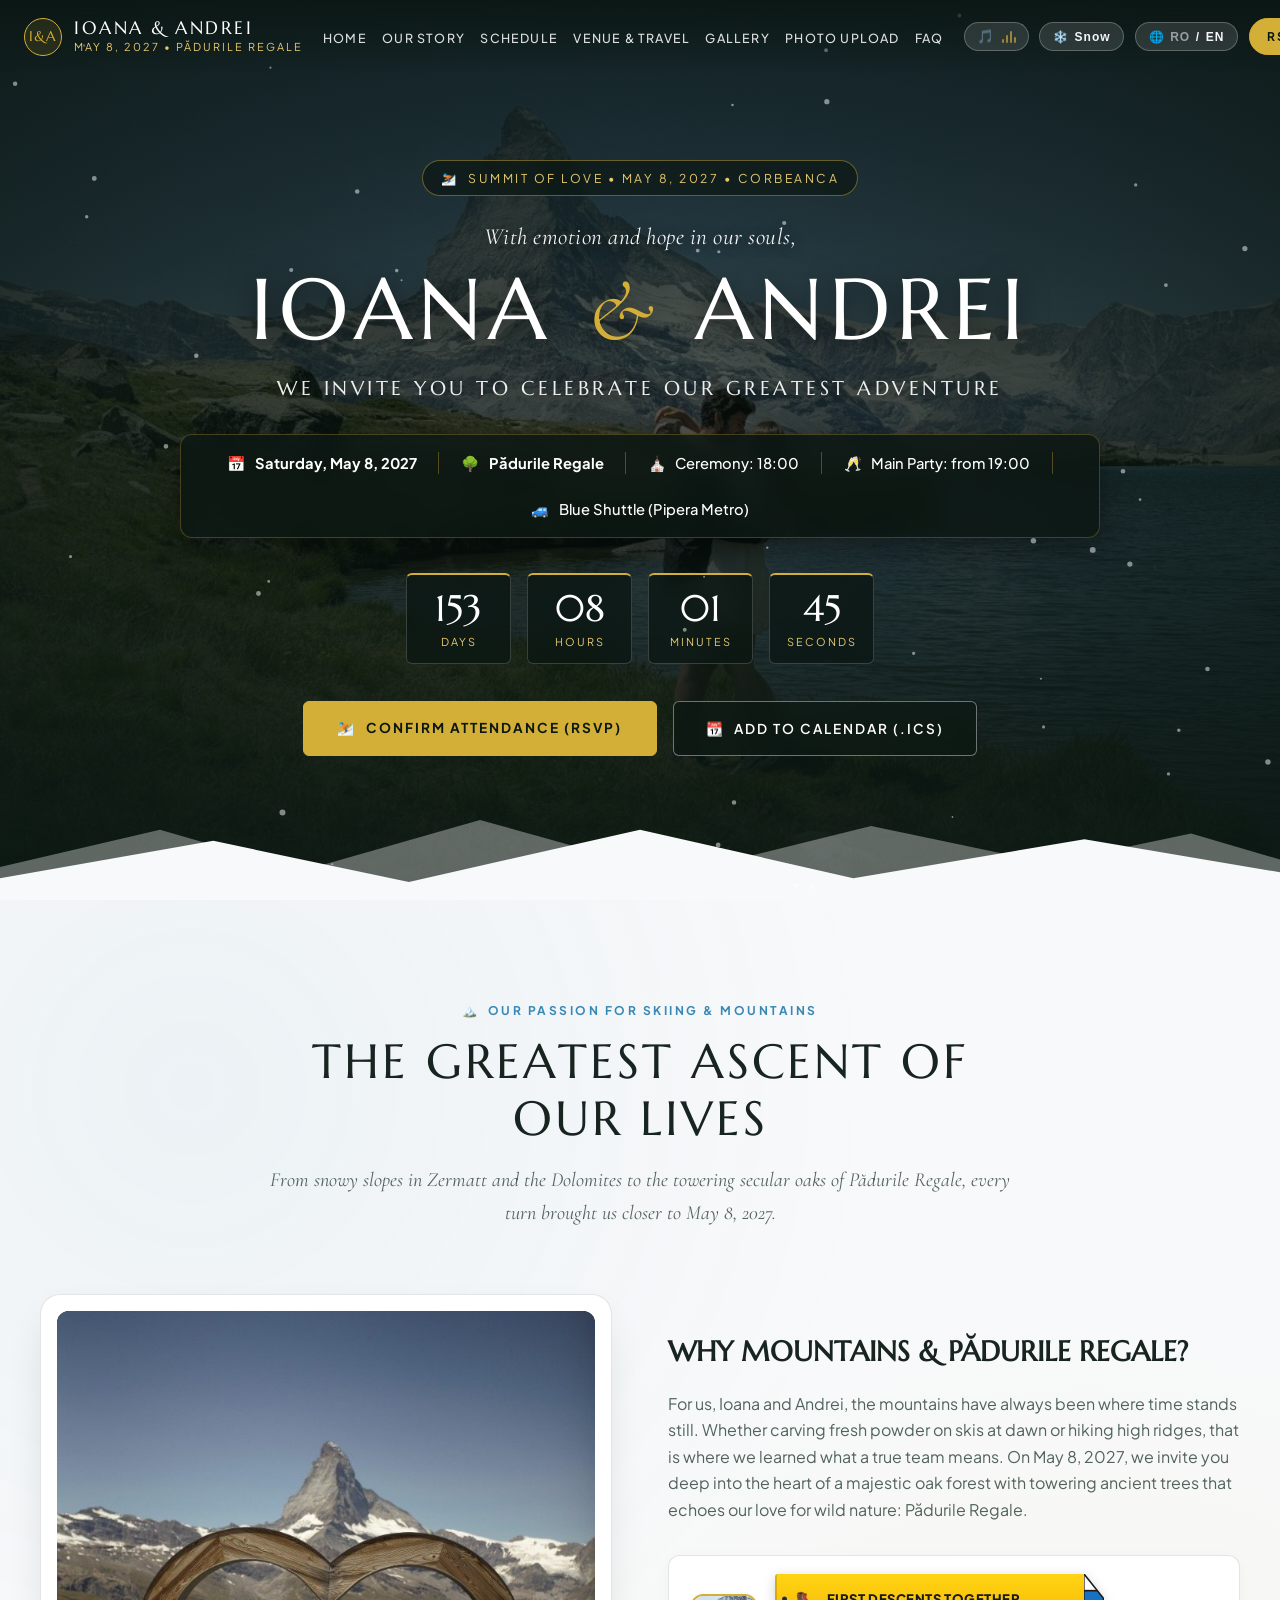
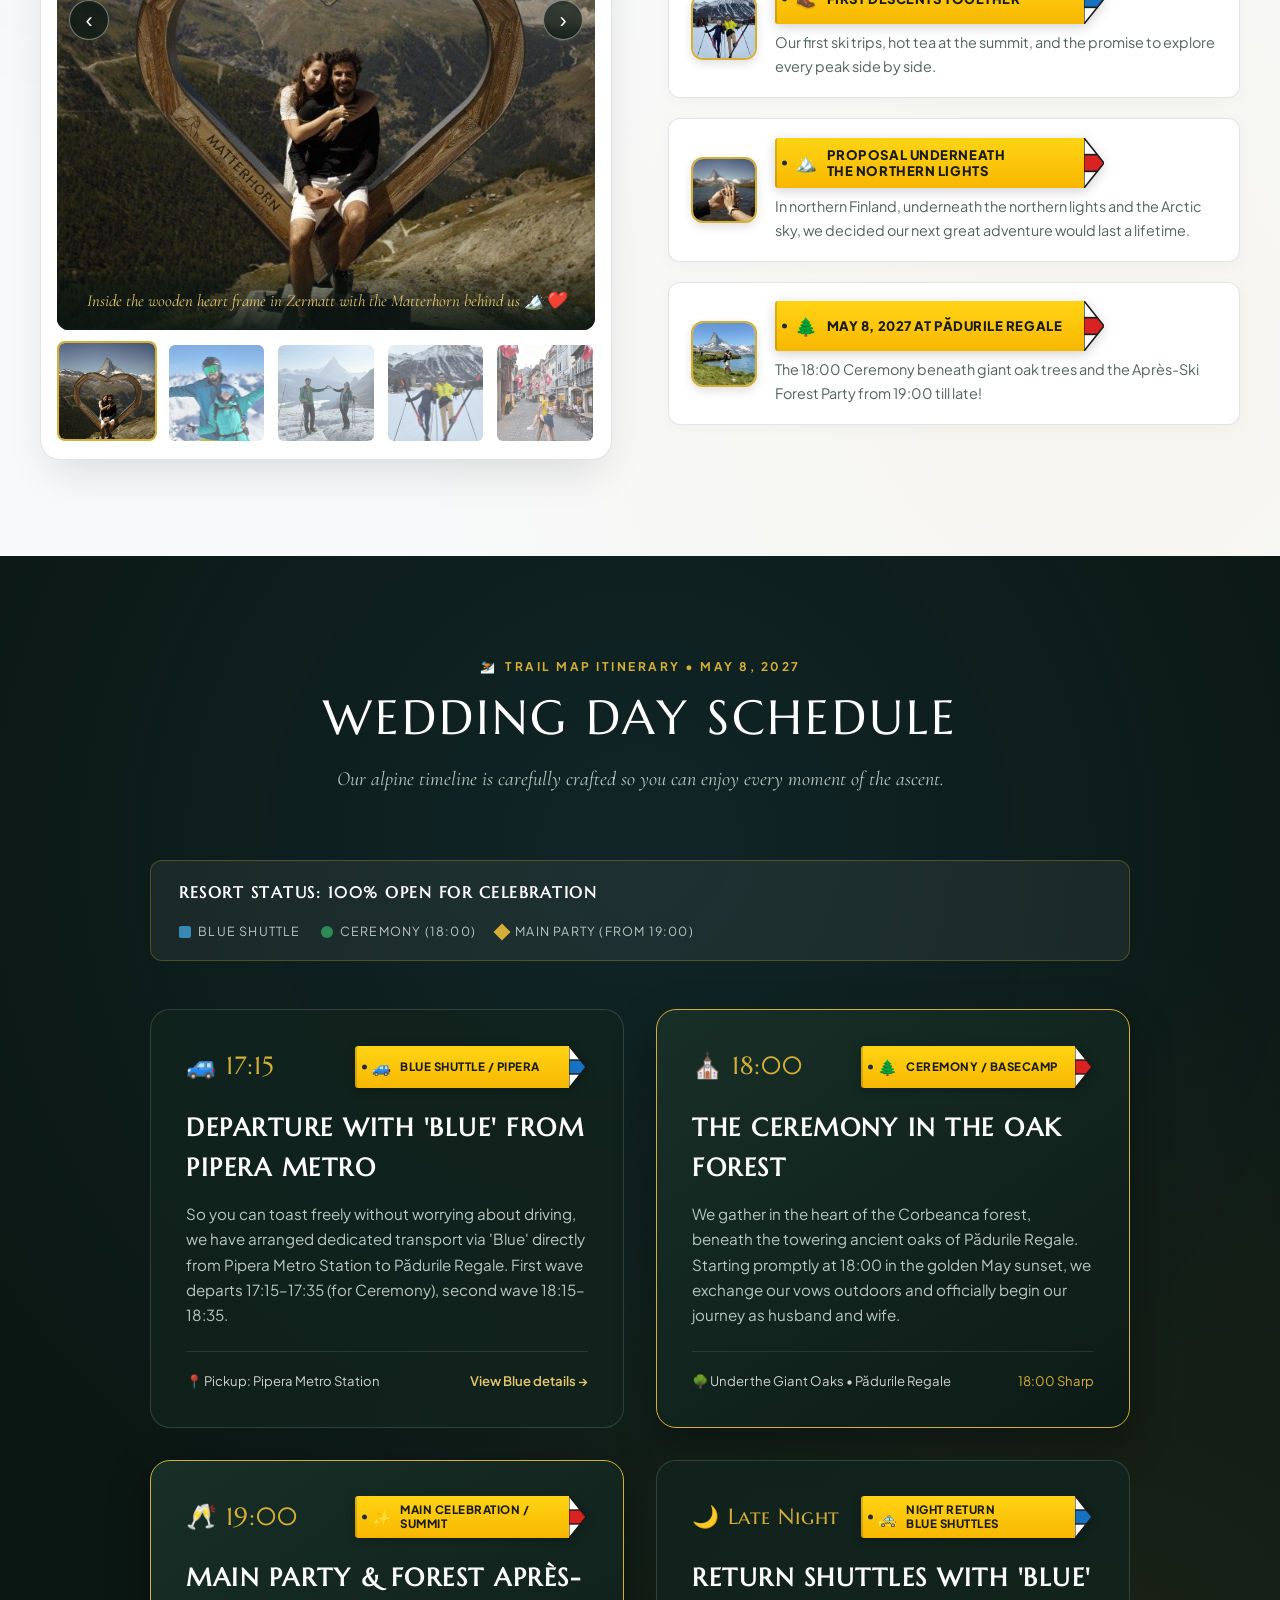
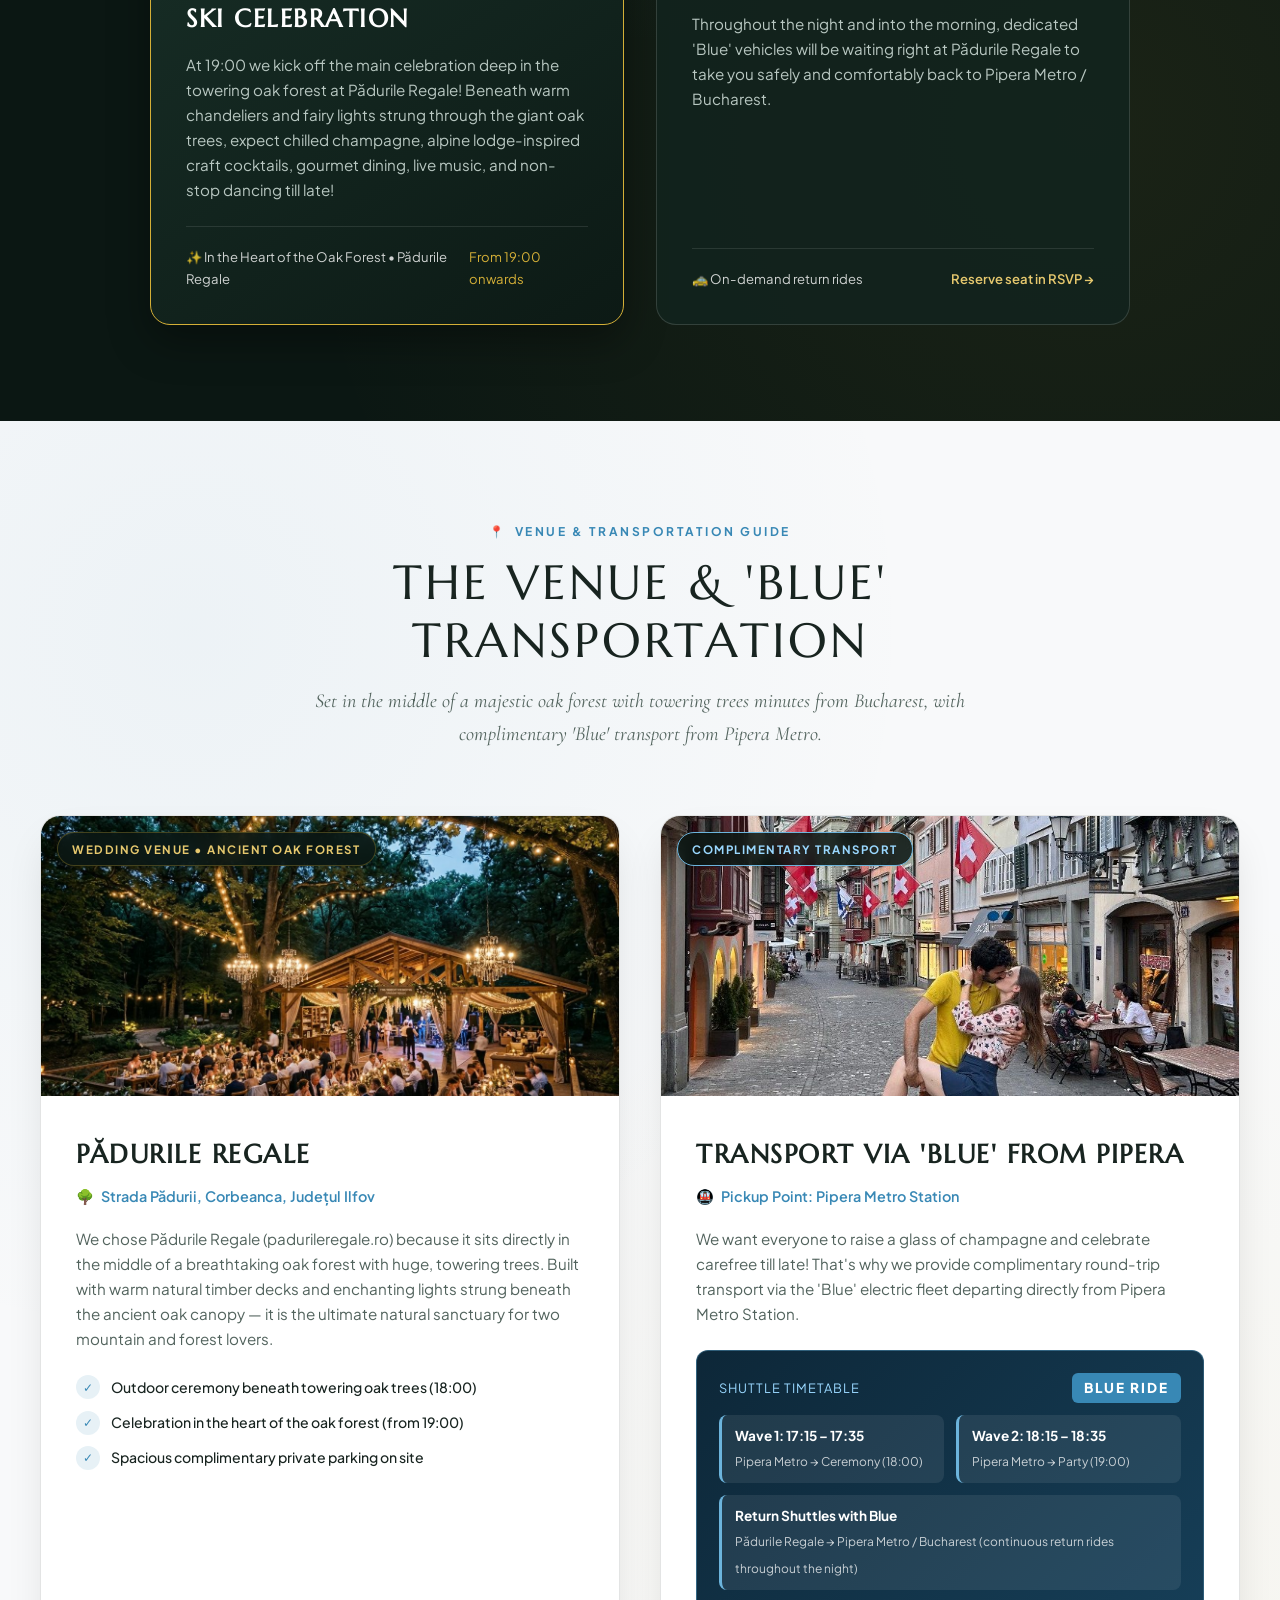
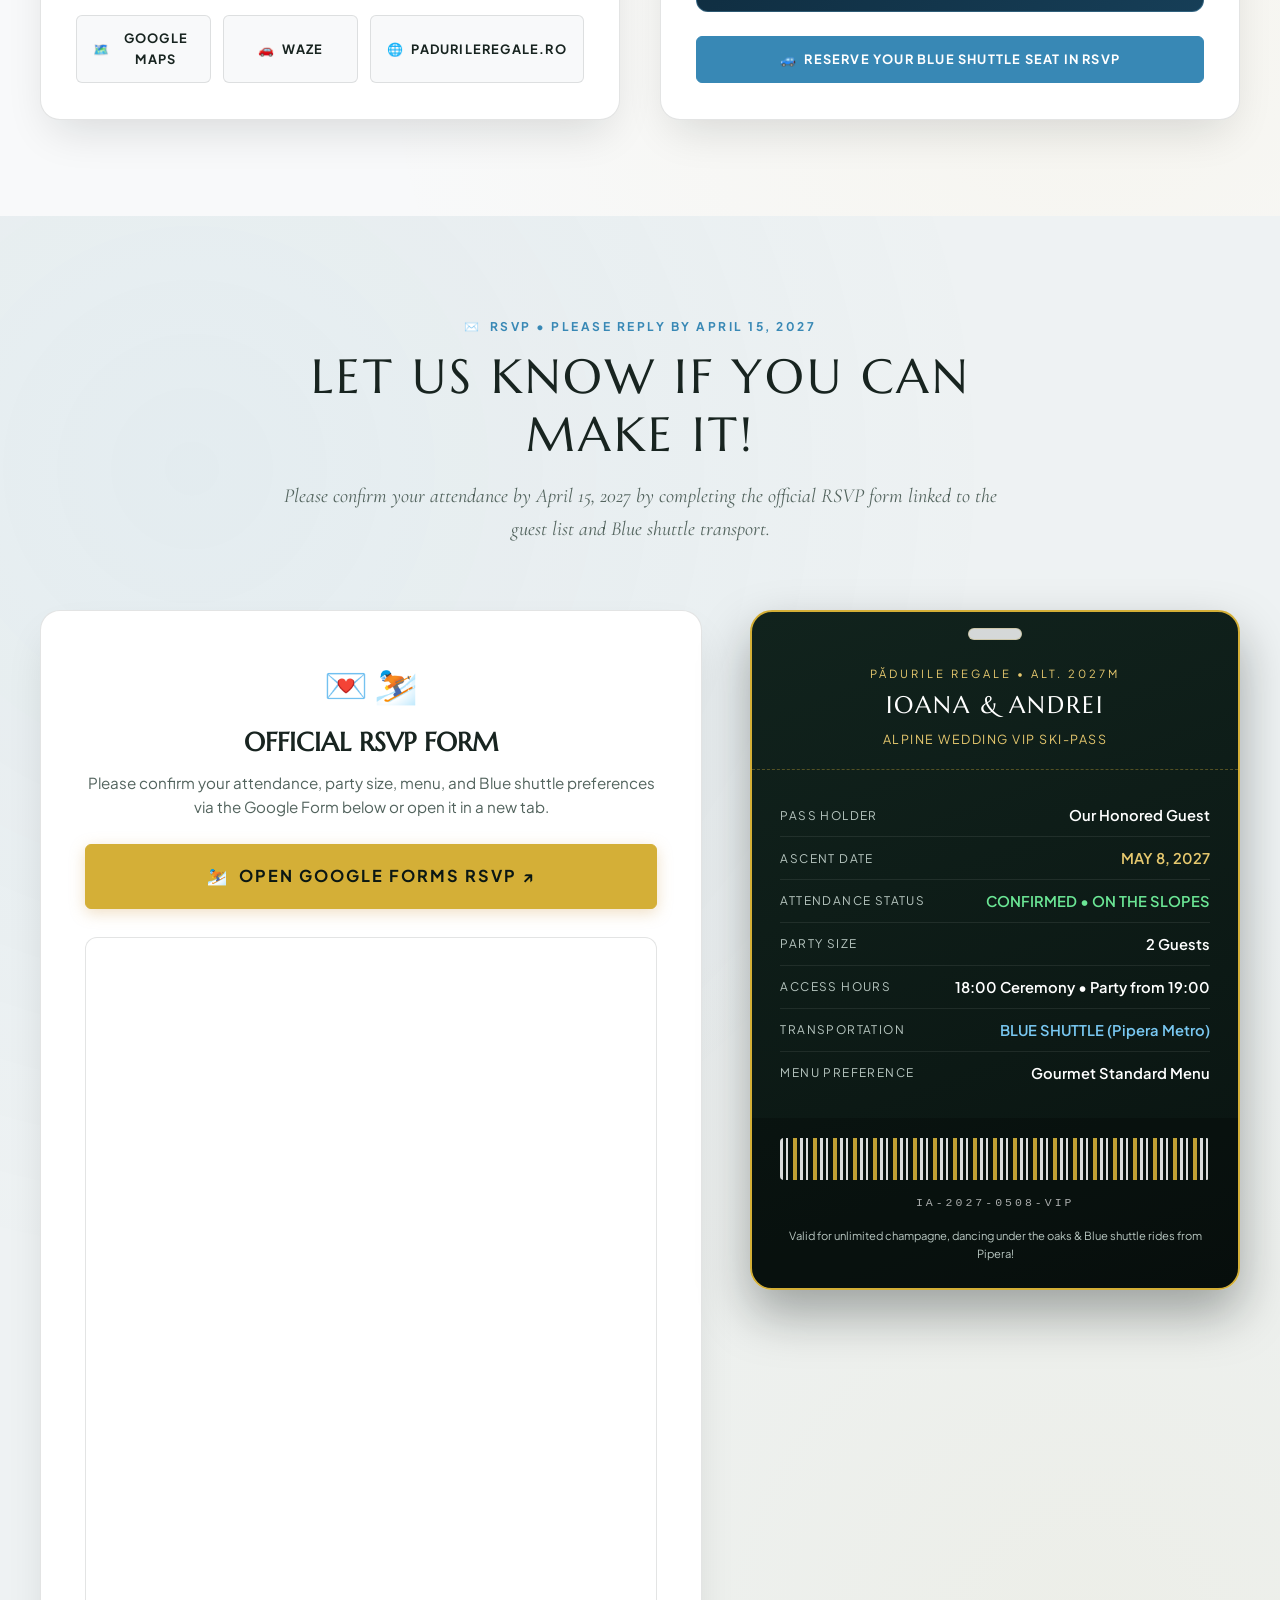
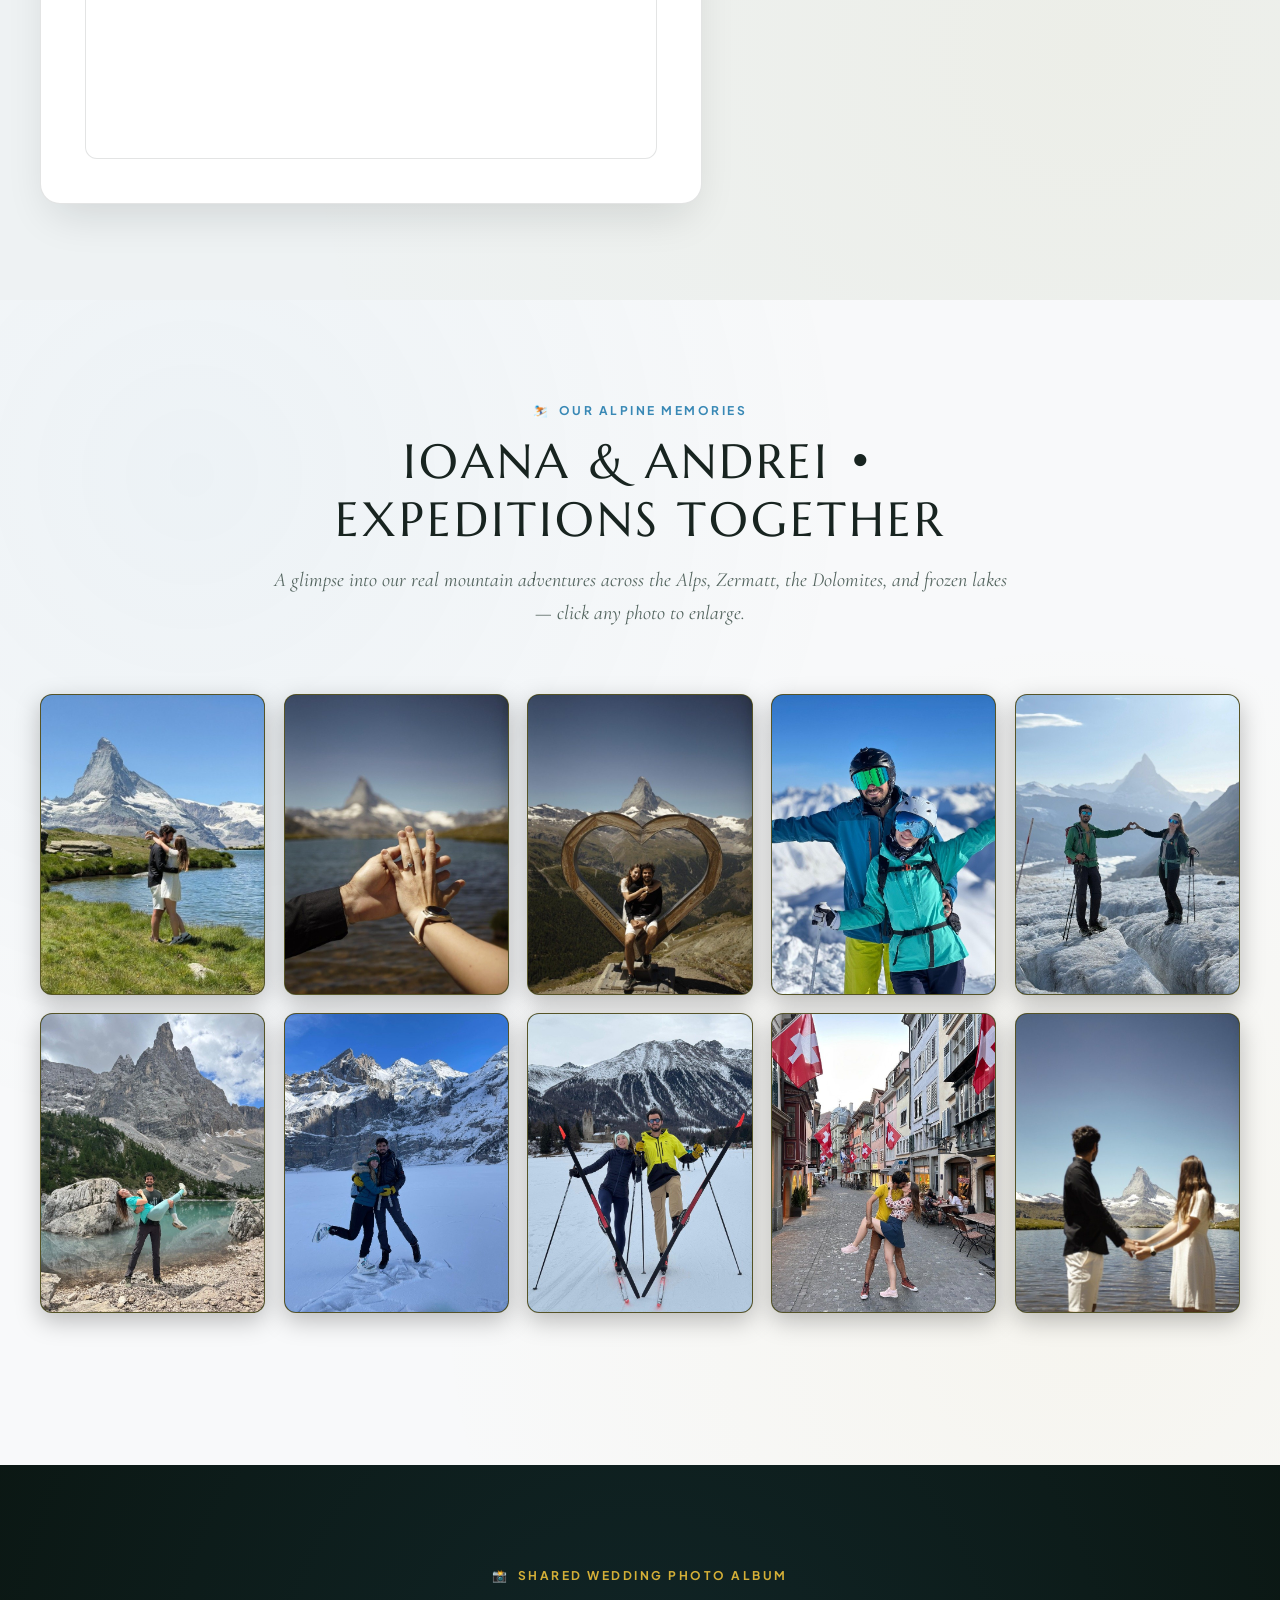
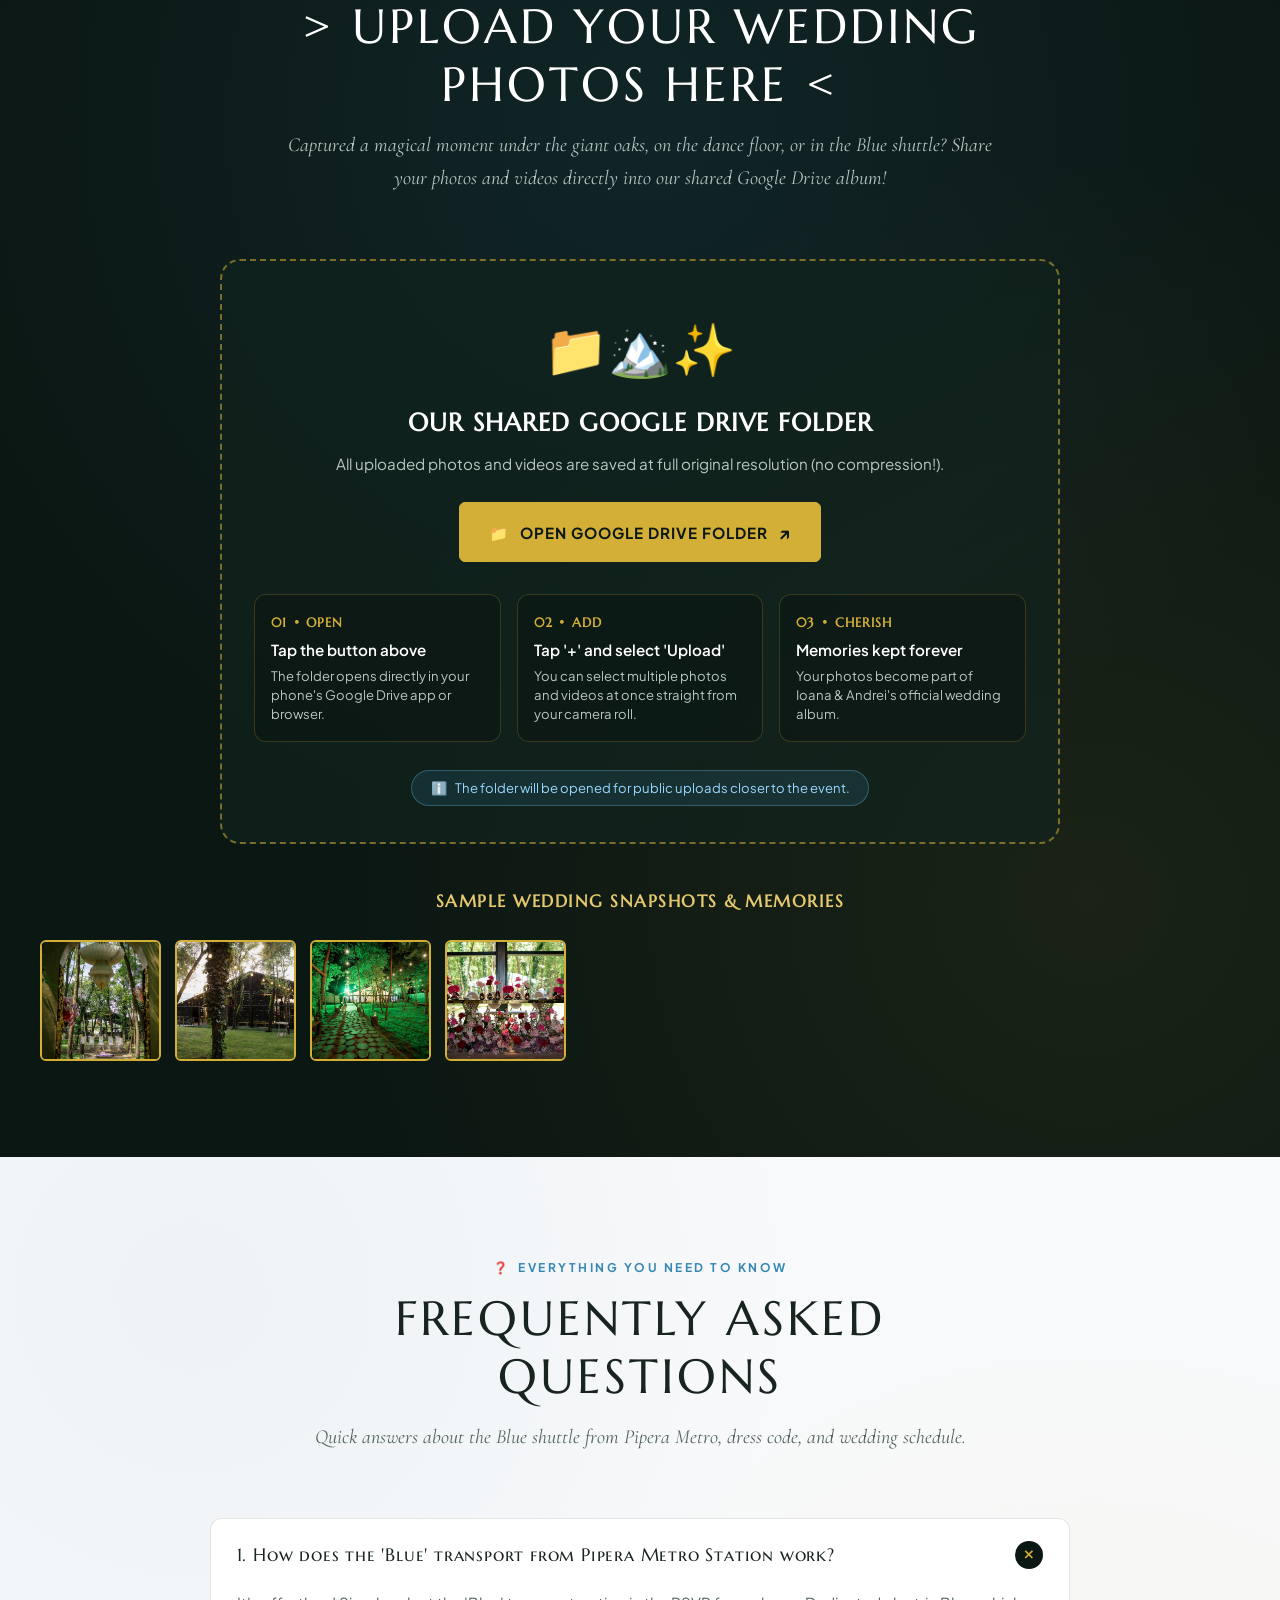
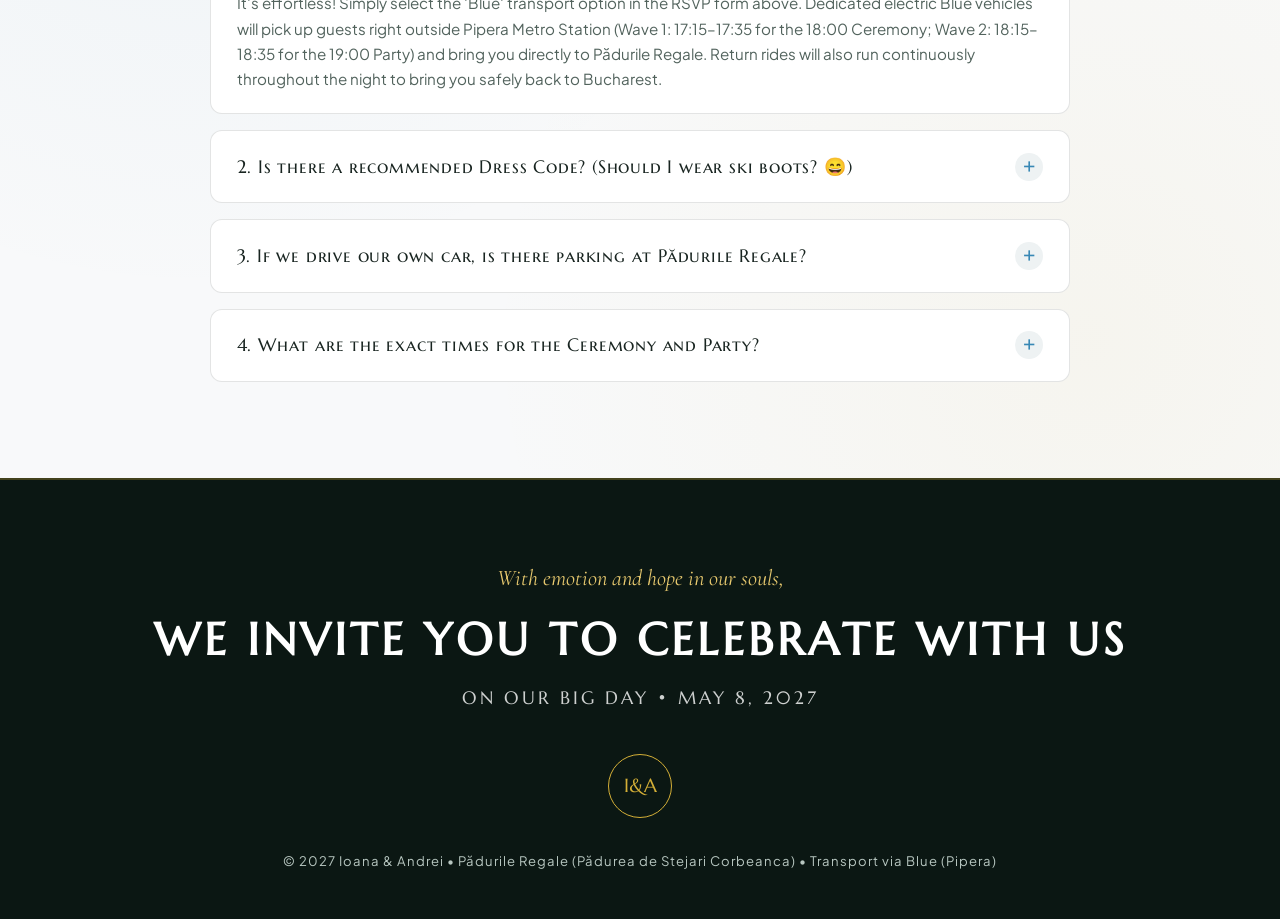
==== commit ac01fe1a: "Friendly nav for mobile, switched to html5 audio." ====
--- a/index.html
+++ b/index.html
@@ -13,8 +13,10 @@
   <!-- Subtle Snowfall Overlay -->
   <canvas id="snow-canvas" aria-hidden="true"></canvas>
 
-  <!-- Hidden Background Music Player (YouTube IFrame API: Alex Warren - Ordinary) -->
-  <div id="youtube-audio-player" style="position:fixed; width:1px; height:1px; left:-9999px; top:-9999px; opacity:0; pointer-events:none;" aria-hidden="true"></div>
+  <!-- Background Atmosphere Music Player (HTML5 Audio: Alex Warren - Ordinary) -->
+  <audio id="bg-audio" preload="auto" loop playsinline>
+    <source src="assets/audio/ordinary.mp3" type="audio/mpeg" />
+  </audio>
 
   <!-- Navigation Header -->
   <header id="site-header" class="site-header">
@@ -56,9 +58,82 @@
           🌐 <span id="lang-ro" style="opacity:0.55">RO</span> / <span id="lang-en" style="font-weight:700">EN</span>
         </button>
         <a href="#confirmari" class="btn-rsvp-nav" id="header-rsvp-btn" data-ro="Confirmă (RSVP)" data-en="RSVP Now">RSVP Now</a>
+        <button type="button" id="mobile-menu-toggle" class="mobile-menu-toggle" aria-label="Toggle navigation menu" aria-expanded="false" aria-controls="mobile-nav-drawer">
+          <span class="hamburger-bar"></span>
+          <span class="hamburger-bar"></span>
+          <span class="hamburger-bar"></span>
+        </button>
       </div>
     </div>
   </header>
+
+  <!-- Mobile Navigation Overlay Drawer -->
+  <div id="mobile-nav-drawer" class="mobile-nav-drawer" aria-hidden="true">
+    <div class="mobile-nav-inner">
+      <ul class="mobile-nav-links">
+        <li>
+          <a href="#acasa" class="mobile-nav-link">
+            <span class="mobile-nav-icon">🏔️</span>
+            <span class="mobile-nav-text" data-ro="Acasă" data-en="Home">Home</span>
+            <span class="mobile-nav-chevron">›</span>
+          </a>
+        </li>
+        <li>
+          <a href="#poveste" class="mobile-nav-link">
+            <span class="mobile-nav-icon">⛷️</span>
+            <span class="mobile-nav-text" data-ro="Povestea" data-en="Our Story">Our Story</span>
+            <span class="mobile-nav-chevron">›</span>
+          </a>
+        </li>
+        <li>
+          <a href="#program" class="mobile-nav-link">
+            <span class="mobile-nav-icon">⏱️</span>
+            <span class="mobile-nav-text" data-ro="Program" data-en="Schedule">Schedule</span>
+            <span class="mobile-nav-chevron">›</span>
+          </a>
+        </li>
+        <li>
+          <a href="#locatie-transport" class="mobile-nav-link">
+            <span class="mobile-nav-icon">🌲</span>
+            <span class="mobile-nav-text" data-ro="Locație &amp; Transport" data-en="Venue &amp; Travel">Venue &amp; Travel</span>
+            <span class="mobile-nav-chevron">›</span>
+          </a>
+        </li>
+        <li>
+          <a href="#galerie-foto" class="mobile-nav-link">
+            <span class="mobile-nav-icon">📸</span>
+            <span class="mobile-nav-text" data-ro="Galerie" data-en="Gallery">Gallery</span>
+            <span class="mobile-nav-chevron">›</span>
+          </a>
+        </li>
+        <li>
+          <a href="#galerie" class="mobile-nav-link">
+            <span class="mobile-nav-icon">☁️</span>
+            <span class="mobile-nav-text" data-ro="Upload Poze" data-en="Photo Upload">Photo Upload</span>
+            <span class="mobile-nav-chevron">›</span>
+          </a>
+        </li>
+        <li>
+          <a href="#faq" class="mobile-nav-link">
+            <span class="mobile-nav-icon">❓</span>
+            <span class="mobile-nav-text" data-ro="FAQ" data-en="FAQ">FAQ</span>
+            <span class="mobile-nav-chevron">›</span>
+          </a>
+        </li>
+      </ul>
+      <div class="mobile-nav-footer">
+        <a href="#confirmari" class="btn-primary-gold mobile-nav-rsvp-btn" id="mobile-rsvp-btn">
+          <span>⛷️</span>
+          <span data-ro="Confirmă Prezența (RSVP)" data-en="Confirm Attendance (RSVP)">Confirm Attendance (RSVP)</span>
+        </a>
+        <div class="mobile-nav-meta">
+          <span data-ro="📅 8 Mai 2027" data-en="📅 May 8, 2027">📅 May 8, 2027</span>
+          <span>•</span>
+          <span data-ro="🌲 Pădurile Regale" data-en="🌲 Pădurile Regale">🌲 Pădurile Regale</span>
+        </div>
+      </div>
+    </div>
+  </div>
 
   <main>
     <!-- HERO SECTION WITH INTERACTIVE REAL-PHOTO SLIDESHOW BACKGROUND -->
@@ -581,7 +656,7 @@
                 </div>
                 <div class="pass-field-row">
                   <span class="pass-field-label" data-ro="STATUS PREZENȚĂ" data-en="ATTENDANCE STATUS">ATTENDANCE STATUS</span>
-                  <span class="pass-field-val" id="pass-status-val" style="color: #6be695;">CONFIRMED • ON THE SLOPES</span>
+                  <span class="pass-field-val" id="pass-status-val" style="color: #6be695;" data-ro="CONFIRMAT • PE PÂRTIE" data-en="CONFIRMED • ON THE SLOPES">CONFIRMED • ON THE SLOPES</span>
                 </div>
                 <div class="pass-field-row">
                   <span class="pass-field-label" data-ro="NUMĂR PERSOANE" data-en="PARTY SIZE">PARTY SIZE</span>
@@ -856,7 +931,6 @@
     </div>
   </footer>
 
-  <script src="https://www.youtube.com/iframe_api"></script>
   <script src="script.js"></script>
 </body>
 </html>
--- a/styles.css
+++ b/styles.css
@@ -35,6 +35,7 @@
 
 html {
   scroll-behavior: smooth;
+  scroll-padding-top: 85px;
   font-size: 16px;
 }
 
@@ -85,7 +86,7 @@
   top: 0;
   left: 0;
   width: 100%;
-  z-index: 1000;
+  z-index: 1010;
   transition: all 0.35s cubic-bezier(0.16, 1, 0.3, 1);
   padding: 1.1rem 0;
   background: linear-gradient(180deg, rgba(11, 23, 19, 0.9) 0%, rgba(11, 23, 19, 0) 100%);
@@ -337,6 +338,205 @@
   background: var(--accent-gold-light);
   transform: translateY(-1px);
   box-shadow: 0 4px 14px rgba(212, 175, 55, 0.35);
+}
+
+/* Mobile Menu Toggle Button (Hamburger / Close) */
+.mobile-menu-toggle {
+  display: none;
+  background: rgba(255, 255, 255, 0.12);
+  border: 1px solid rgba(255, 255, 255, 0.24);
+  color: #ffffff;
+  width: 38px;
+  height: 38px;
+  border-radius: 50%;
+  cursor: pointer;
+  align-items: center;
+  justify-content: center;
+  flex-direction: column;
+  gap: 4.5px;
+  padding: 0;
+  transition: all 0.25s ease;
+  flex-shrink: 0;
+}
+
+.mobile-menu-toggle:hover,
+.mobile-menu-toggle:focus-visible {
+  background: rgba(212, 175, 55, 0.25);
+  border-color: var(--accent-gold);
+  outline: none;
+}
+
+.mobile-menu-toggle .hamburger-bar {
+  width: 17px;
+  height: 2px;
+  background-color: #ffffff;
+  border-radius: 2px;
+  transition: all 0.3s cubic-bezier(0.16, 1, 0.3, 1);
+  transform-origin: center;
+}
+
+.mobile-menu-toggle.is-active {
+  background: rgba(212, 175, 55, 0.25);
+  border-color: var(--accent-gold);
+}
+
+.mobile-menu-toggle.is-active .hamburger-bar:nth-child(1) {
+  transform: translateY(6.5px) rotate(45deg);
+  background-color: var(--accent-gold-light);
+}
+
+.mobile-menu-toggle.is-active .hamburger-bar:nth-child(2) {
+  opacity: 0;
+  transform: scaleX(0);
+}
+
+.mobile-menu-toggle.is-active .hamburger-bar:nth-child(3) {
+  transform: translateY(-6.5px) rotate(-45deg);
+  background-color: var(--accent-gold-light);
+}
+
+/* Mobile Navigation Overlay Drawer */
+.mobile-nav-drawer {
+  position: fixed;
+  top: 0;
+  left: 0;
+  width: 100%;
+  height: 100vh;
+  height: 100dvh;
+  background: rgba(9, 19, 15, 0.98);
+  backdrop-filter: blur(24px);
+  -webkit-backdrop-filter: blur(24px);
+  z-index: 1005;
+  opacity: 0;
+  visibility: hidden;
+  pointer-events: none;
+  transform: translateY(-12px);
+  transition: opacity 0.3s ease, transform 0.3s cubic-bezier(0.16, 1, 0.3, 1), visibility 0.3s ease;
+  overflow-y: auto;
+  -webkit-overflow-scrolling: touch;
+  display: flex;
+  flex-direction: column;
+  padding-top: calc(75px + env(safe-area-inset-top, 0px));
+  padding-bottom: calc(2rem + env(safe-area-inset-bottom, 0px));
+}
+
+.mobile-nav-drawer.is-open {
+  opacity: 1;
+  visibility: visible;
+  pointer-events: auto;
+  transform: translateY(0);
+}
+
+body.mobile-nav-open {
+  overflow: hidden;
+  touch-action: none;
+}
+
+body.mobile-nav-open .site-header {
+  background: rgba(9, 19, 15, 0.98);
+  border-bottom: 1px solid rgba(212, 175, 55, 0.25);
+}
+
+.mobile-nav-inner {
+  width: 100%;
+  max-width: 500px;
+  margin: 0 auto;
+  padding: 1rem 1.25rem;
+  display: flex;
+  flex-direction: column;
+  flex-grow: 1;
+  justify-content: space-between;
+  gap: 1.5rem;
+}
+
+.mobile-nav-links {
+  list-style: none;
+  padding: 0;
+  margin: 0;
+  display: flex;
+  flex-direction: column;
+  gap: 0.4rem;
+}
+
+.mobile-nav-link {
+  display: flex;
+  align-items: center;
+  gap: 0.9rem;
+  padding: 0.85rem 1rem;
+  border-radius: 12px;
+  text-decoration: none;
+  color: rgba(255, 255, 255, 0.94);
+  background: rgba(255, 255, 255, 0.03);
+  border: 1px solid rgba(255, 255, 255, 0.07);
+  transition: all 0.2s ease;
+  -webkit-tap-highlight-color: transparent;
+}
+
+.mobile-nav-link:hover,
+.mobile-nav-link:active {
+  background: rgba(212, 175, 55, 0.14);
+  border-color: rgba(212, 175, 55, 0.35);
+  color: var(--accent-gold-light);
+  transform: translateX(4px);
+}
+
+.mobile-nav-icon {
+  font-size: 1.15rem;
+  width: 24px;
+  display: flex;
+  align-items: center;
+  justify-content: center;
+  flex-shrink: 0;
+}
+
+.mobile-nav-text {
+  flex-grow: 1;
+  font-family: var(--font-display);
+  font-size: 0.95rem;
+  font-weight: 600;
+  letter-spacing: 1.6px;
+  text-transform: uppercase;
+}
+
+.mobile-nav-chevron {
+  color: var(--accent-gold);
+  font-size: 1.35rem;
+  line-height: 1;
+  font-weight: 300;
+  transition: transform 0.2s ease;
+}
+
+.mobile-nav-link:hover .mobile-nav-chevron,
+.mobile-nav-link:active .mobile-nav-chevron {
+  transform: translateX(3px);
+}
+
+.mobile-nav-footer {
+  display: flex;
+  flex-direction: column;
+  gap: 1rem;
+  padding-top: 0.5rem;
+  border-top: 1px solid rgba(255, 255, 255, 0.08);
+}
+
+.mobile-nav-rsvp-btn {
+  width: 100%;
+  justify-content: center;
+  padding: 0.9rem 1.5rem;
+  font-size: 0.88rem;
+  letter-spacing: 1.5px;
+}
+
+.mobile-nav-meta {
+  display: flex;
+  align-items: center;
+  justify-content: center;
+  gap: 0.65rem;
+  font-size: 0.75rem;
+  color: var(--accent-gold-light);
+  opacity: 0.85;
+  letter-spacing: 1px;
+  text-transform: uppercase;
 }
 
 /* HERO SECTION WITH REAL PHOTOS BACKGROUND SLIDESHOW */
@@ -1960,6 +2160,10 @@
 }
 
 @media (max-width: 991px) {
+  html {
+    scroll-padding-top: 75px;
+  }
+
   .story-grid,
   .schedule-cards-grid,
   .venue-transport-grid,
@@ -1974,9 +2178,44 @@
   .nav-links {
     display: none;
   }
+
+  .mobile-menu-toggle {
+    display: inline-flex;
+  }
+
+  .btn-rsvp-nav {
+    display: none;
+  }
 }
 
 @media (max-width: 640px) {
+  .site-header {
+    padding: 0.75rem 0;
+  }
+  .nav-container {
+    padding: 0 1rem;
+    gap: 0.5rem;
+  }
+  .brand-crest-mini {
+    width: 34px;
+    height: 34px;
+    font-size: 0.82rem;
+  }
+  .brand-names {
+    font-size: 1rem;
+    letter-spacing: 1.8px;
+  }
+  .nav-actions {
+    gap: 0.45rem;
+  }
+  .btn-pill-sm {
+    padding: 0.35rem 0.6rem;
+    font-size: 0.72rem;
+  }
+  .mobile-menu-toggle {
+    width: 36px;
+    height: 36px;
+  }
   .countdown-grid {
     grid-template-columns: repeat(2, 1fr);
   }
@@ -2029,3 +2268,16 @@
     grid-template-columns: 1fr;
   }
 }
+
+@media (max-width: 400px) {
+  .nav-container {
+    padding: 0 0.65rem;
+  }
+  .brand-names {
+    font-size: 0.88rem;
+    letter-spacing: 1.2px;
+  }
+  #snow-toggle-btn {
+    display: none;
+  }
+}
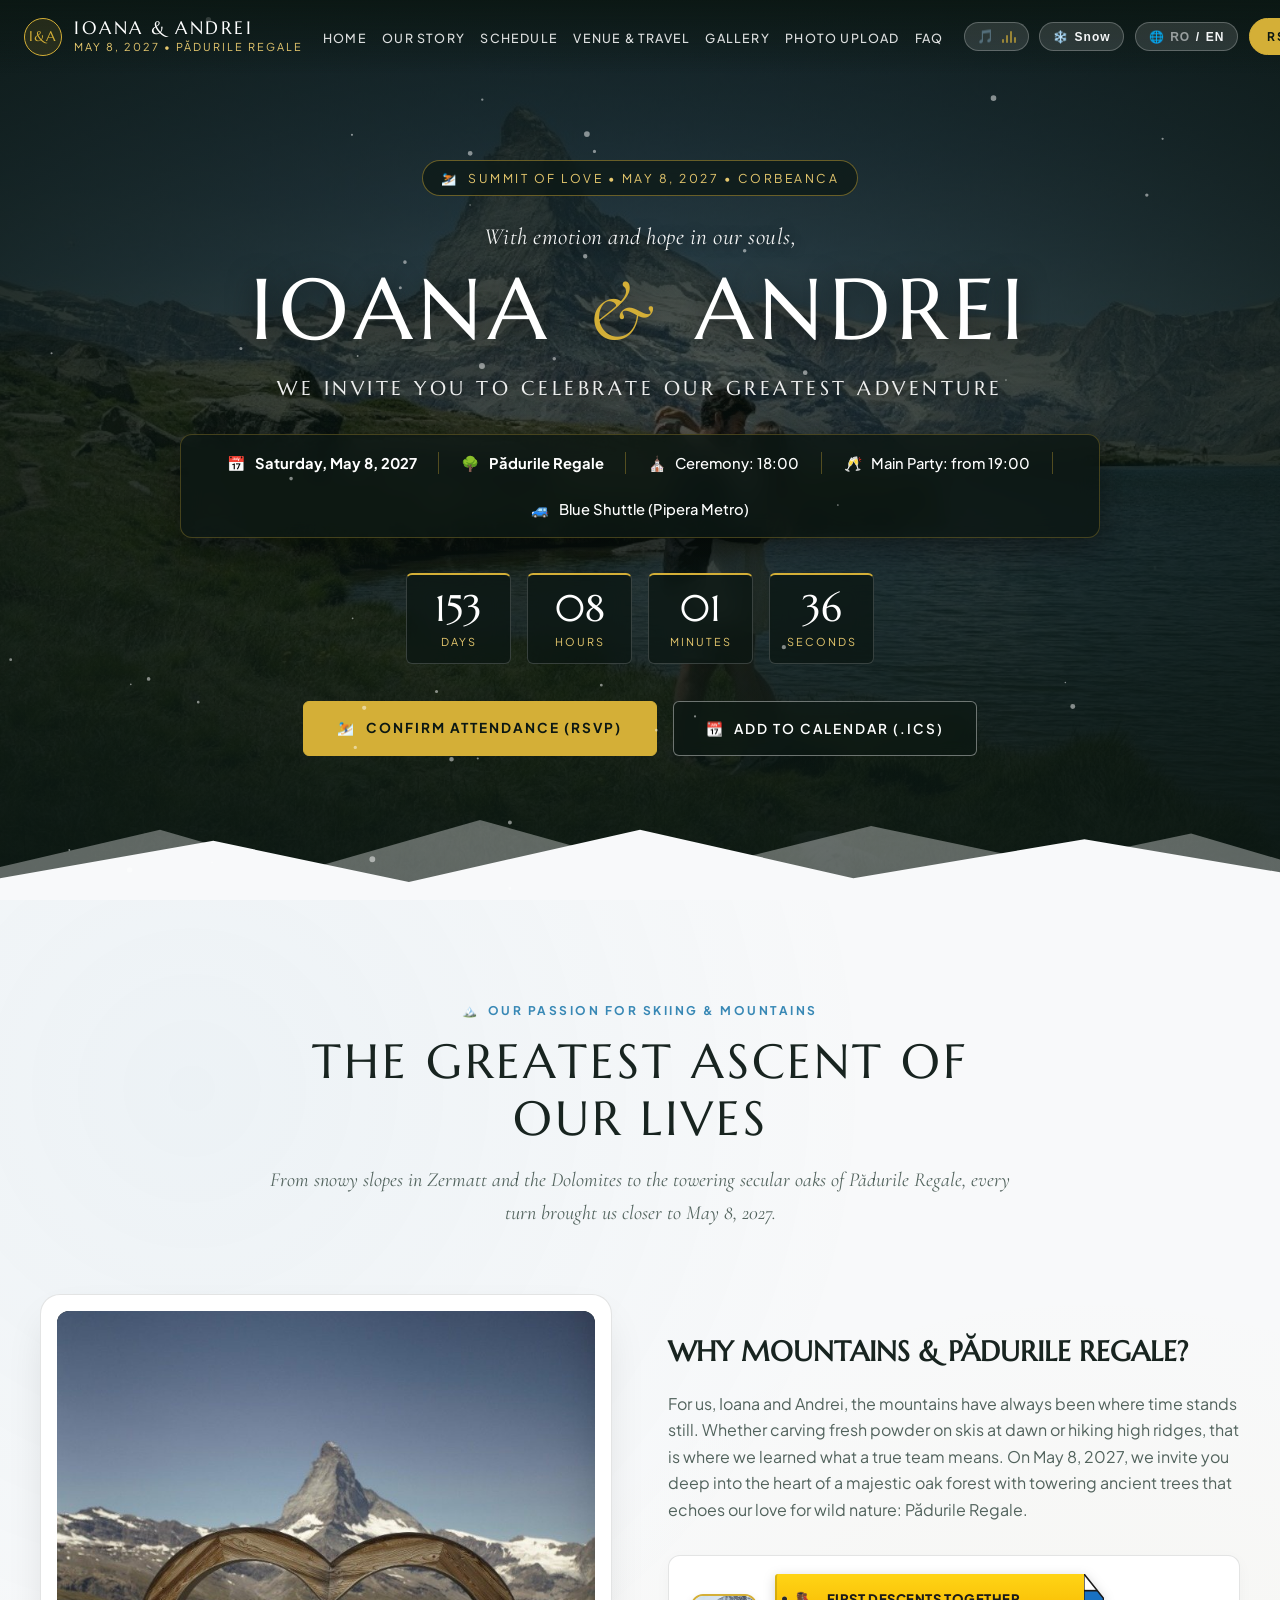
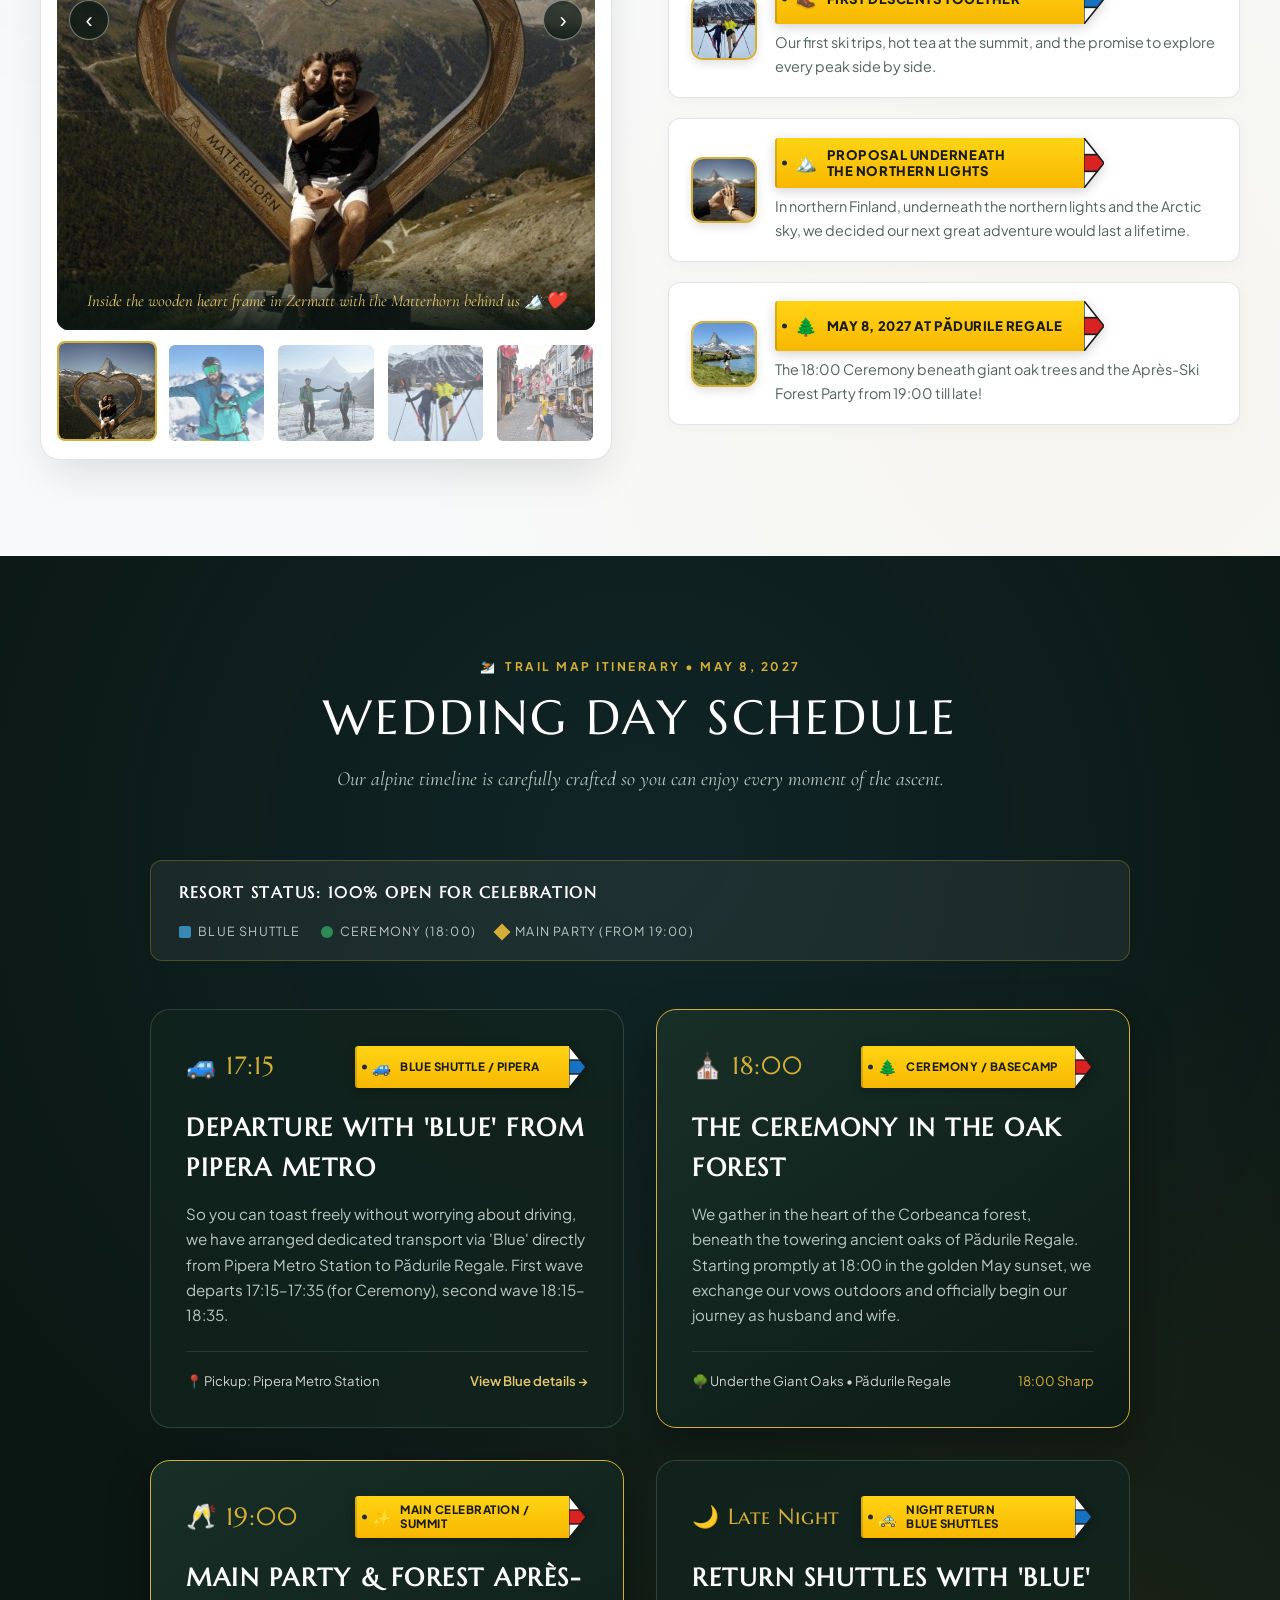
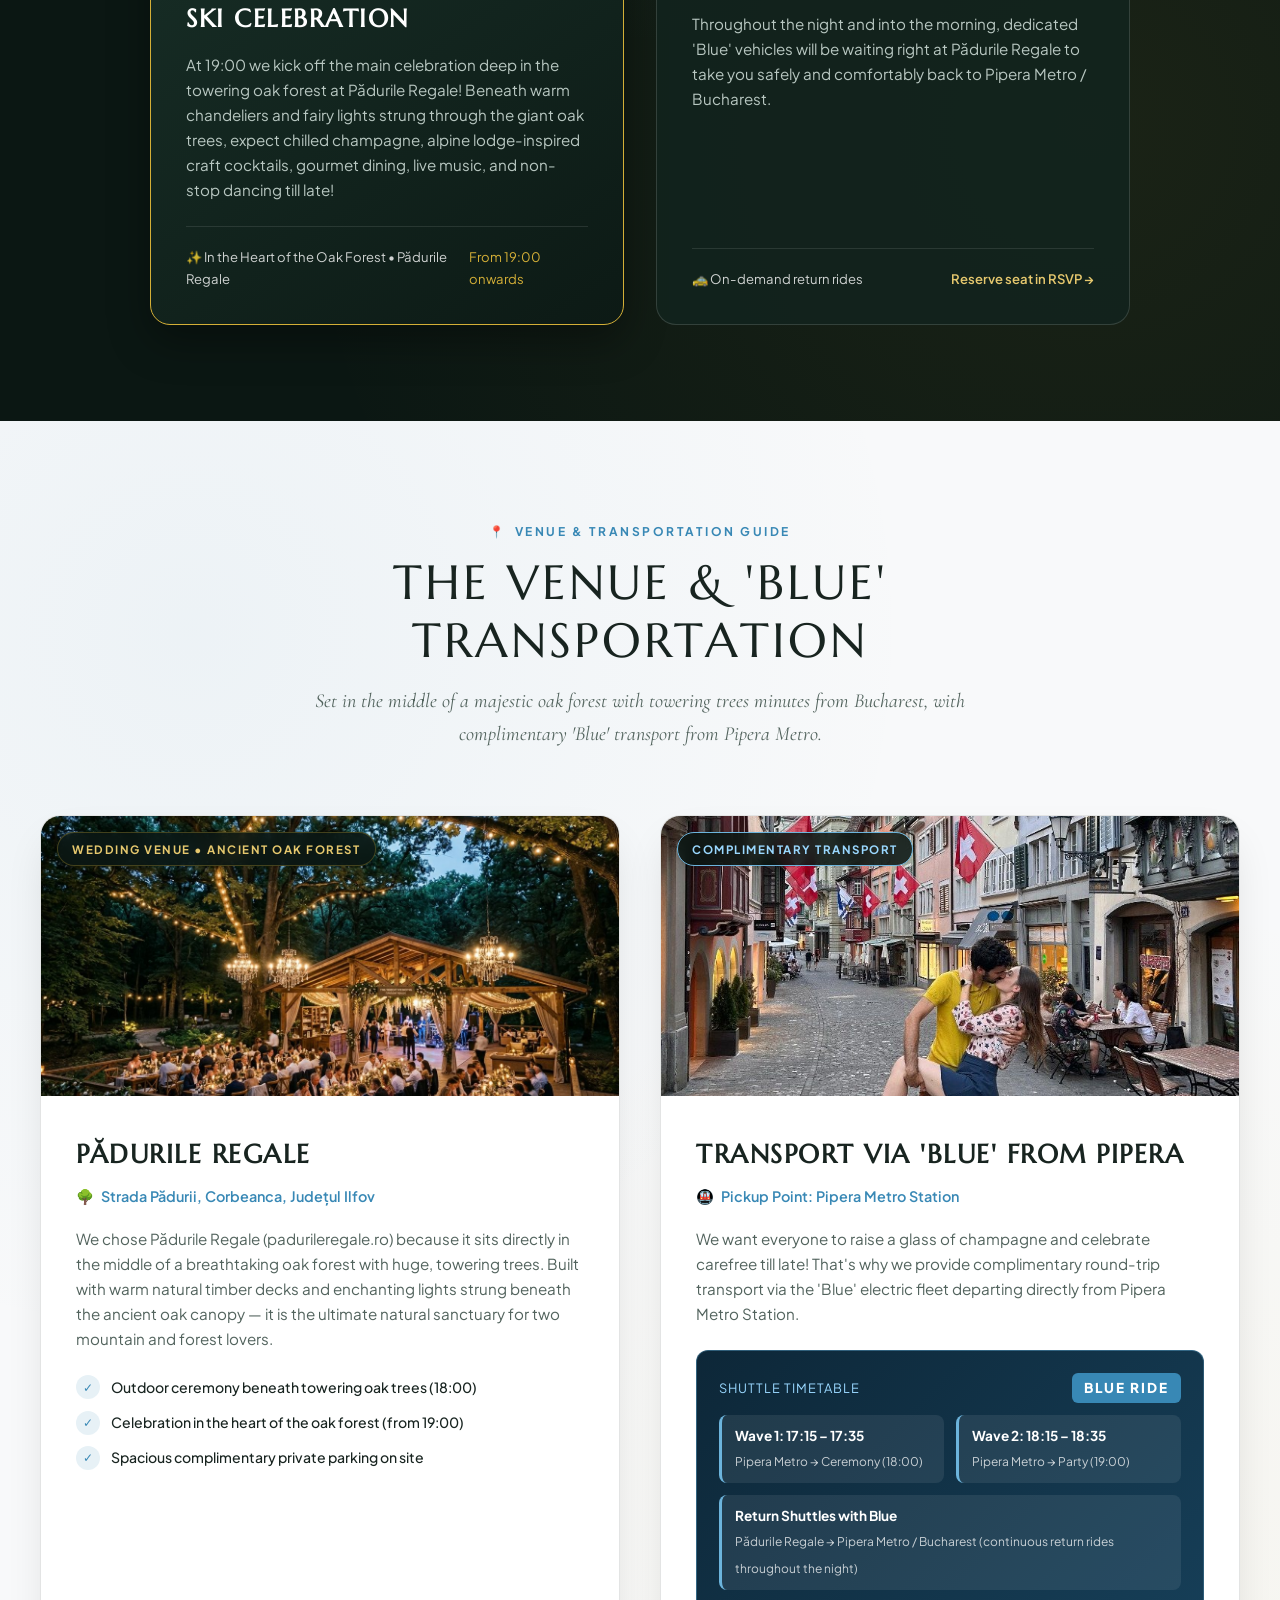
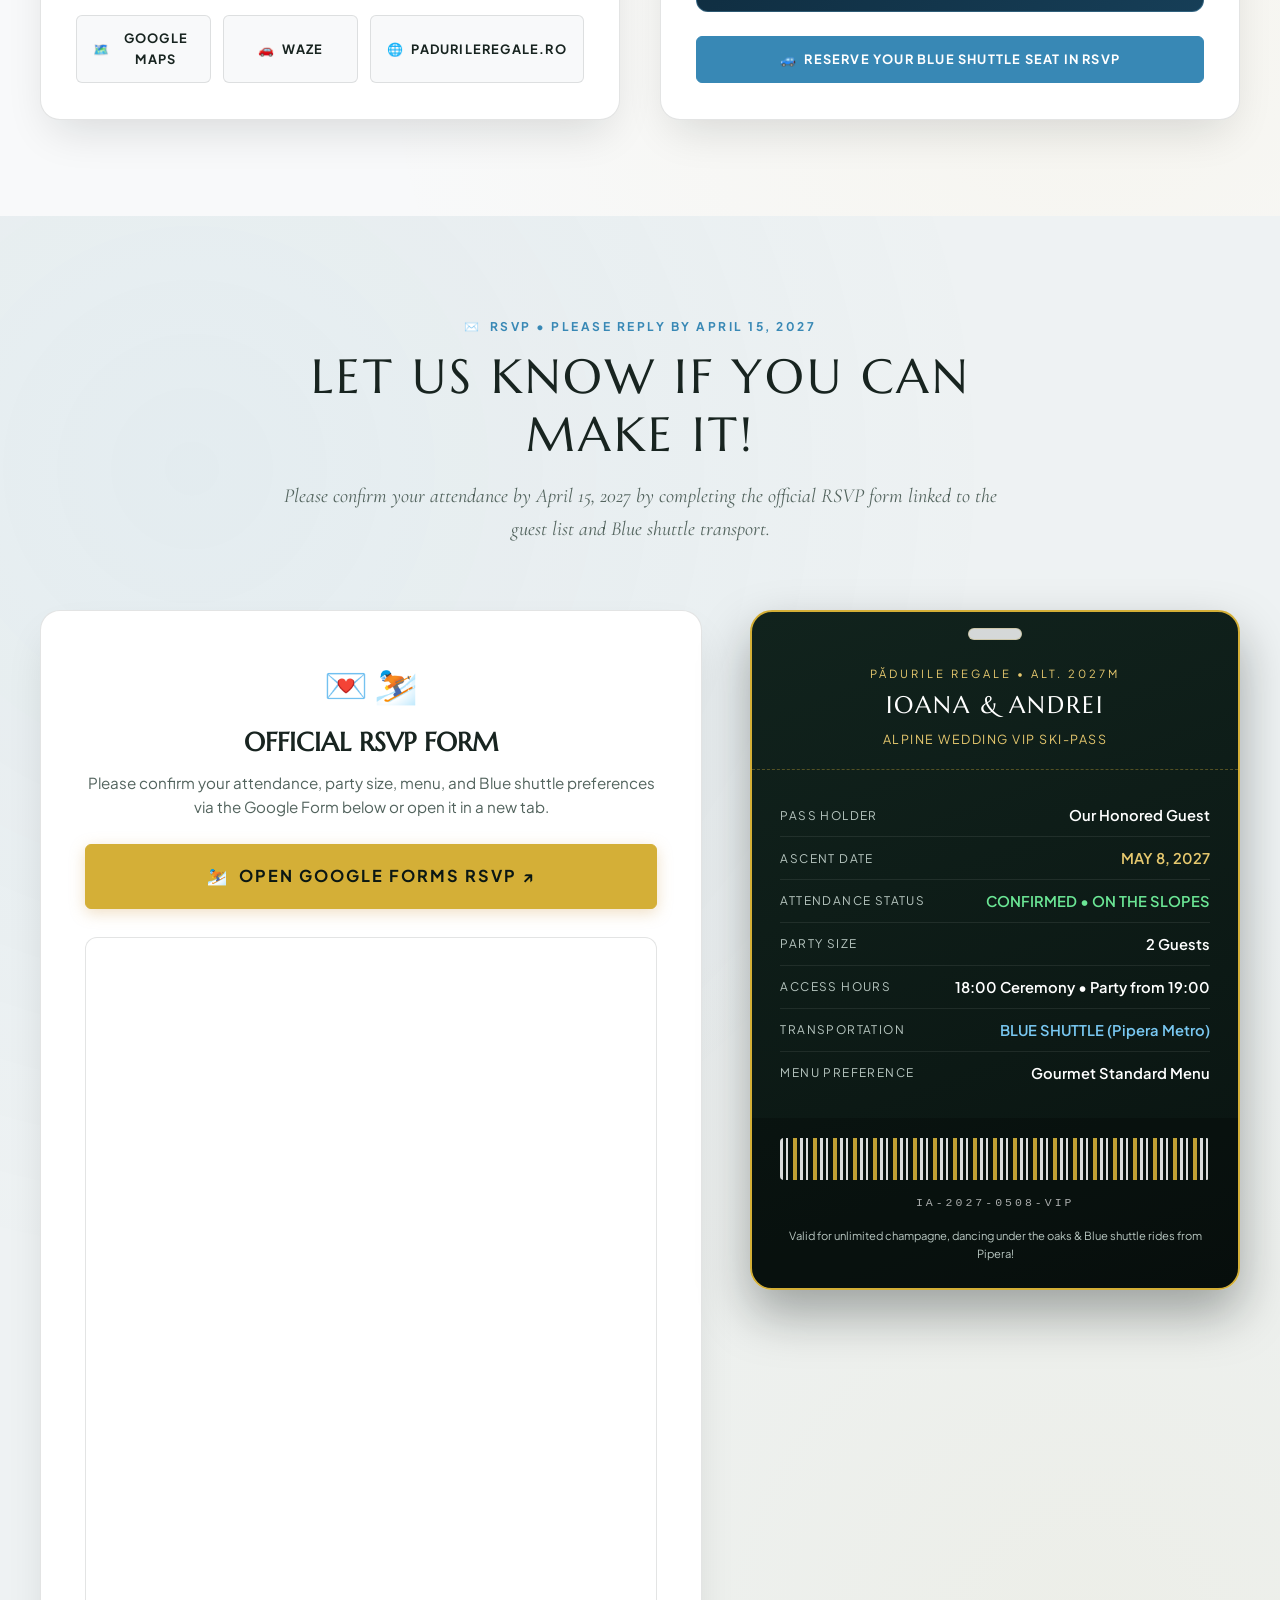
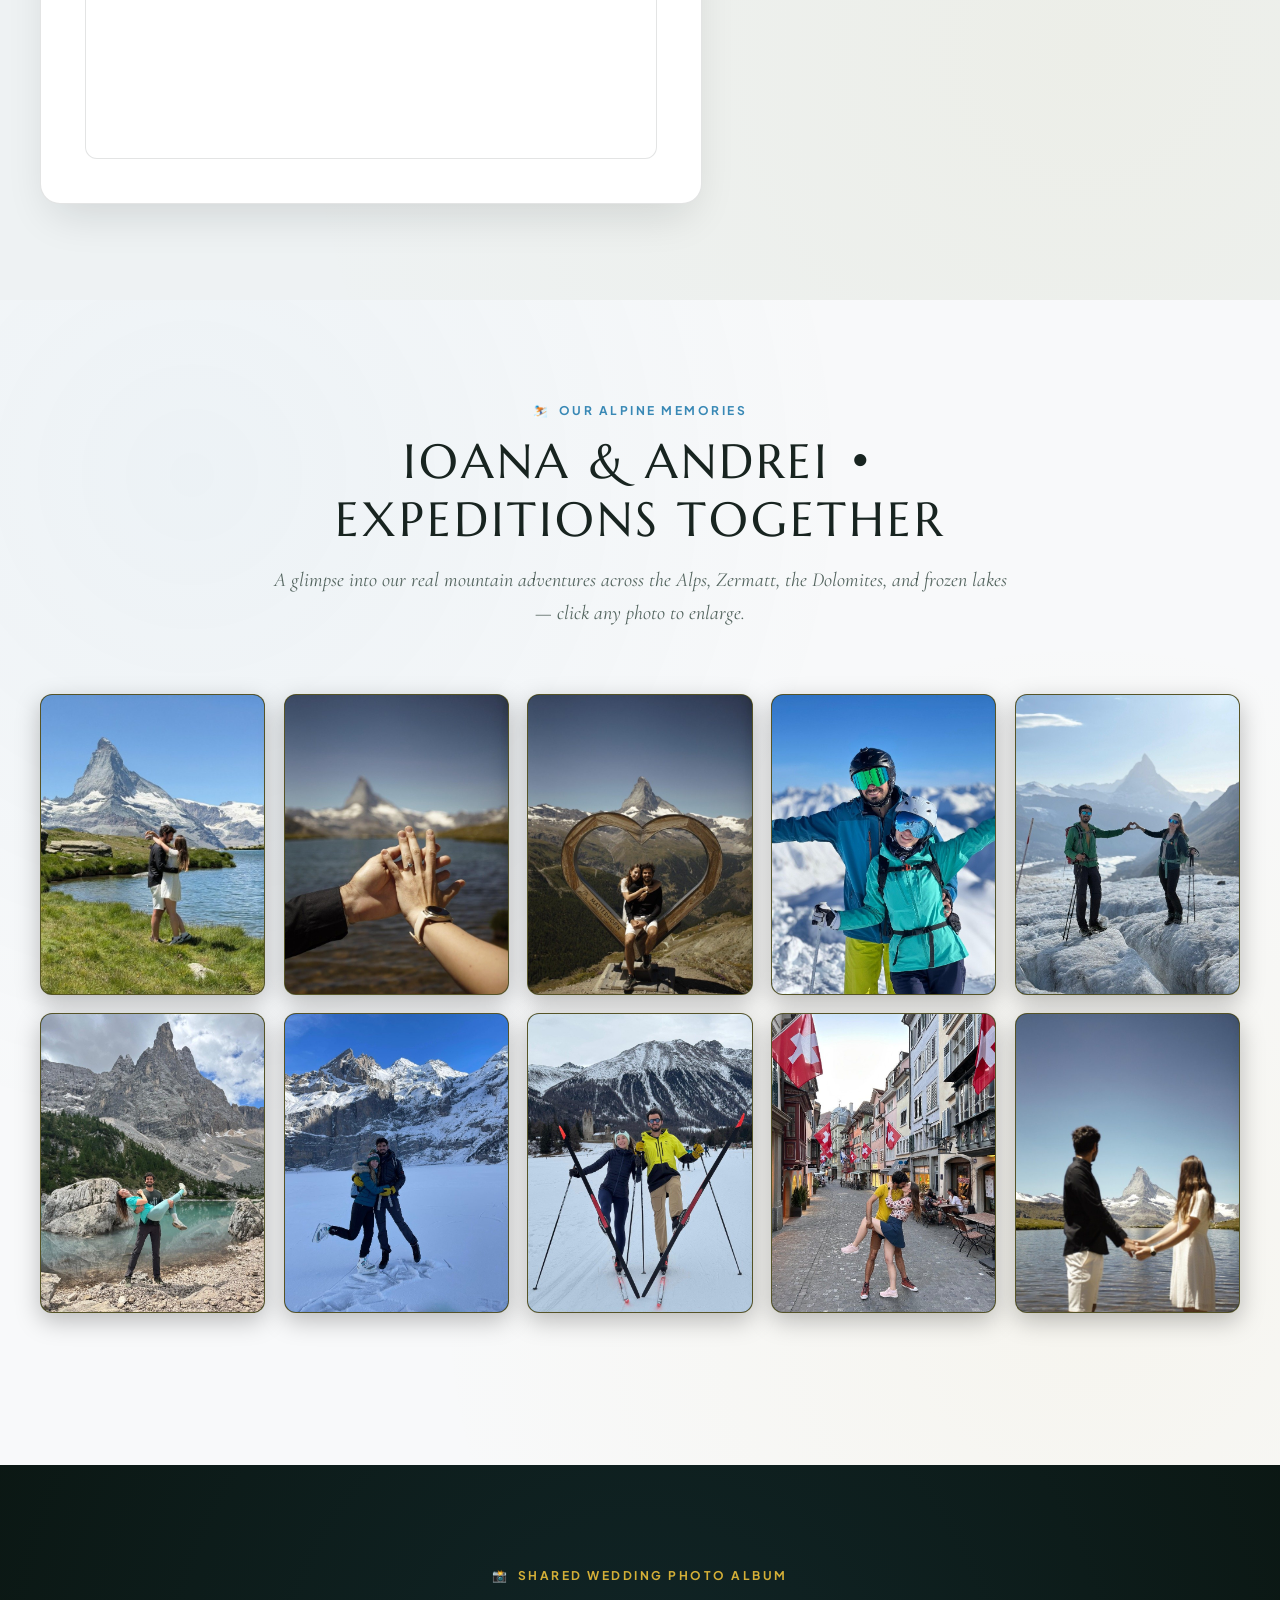
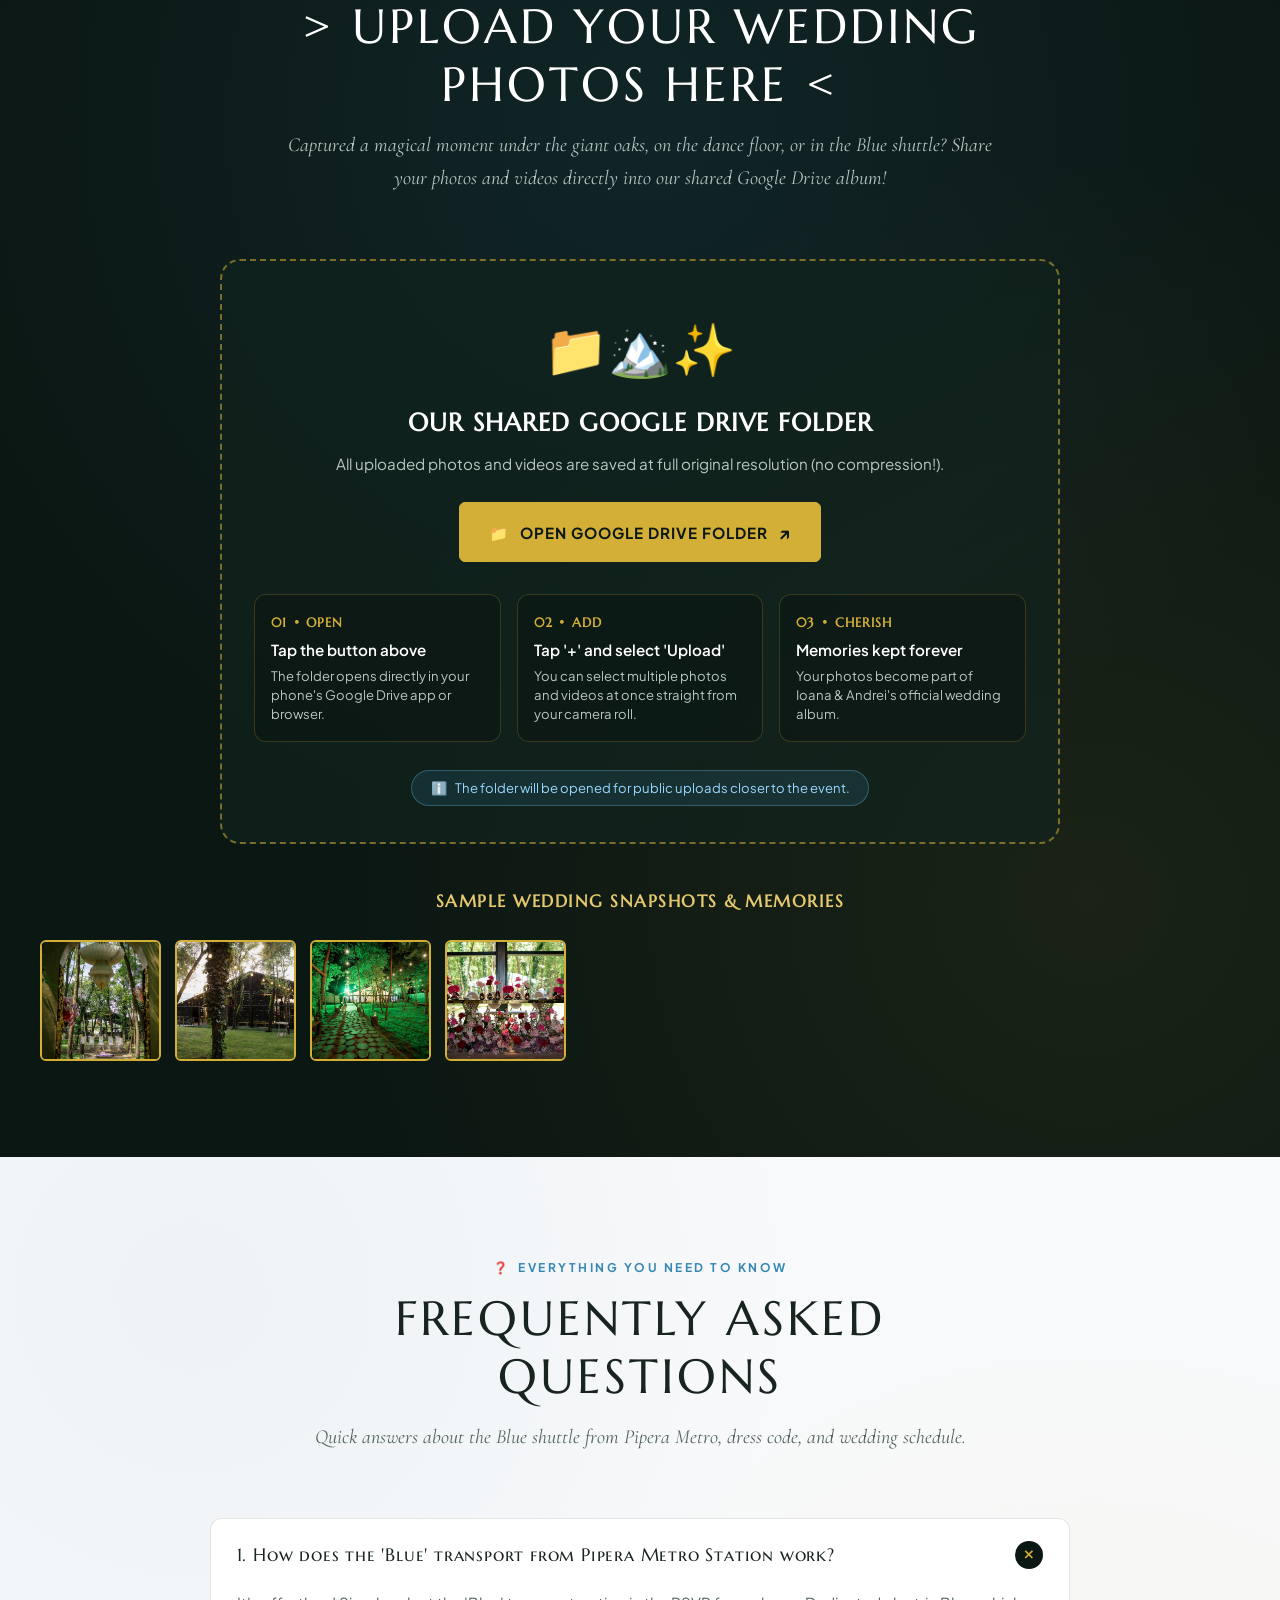
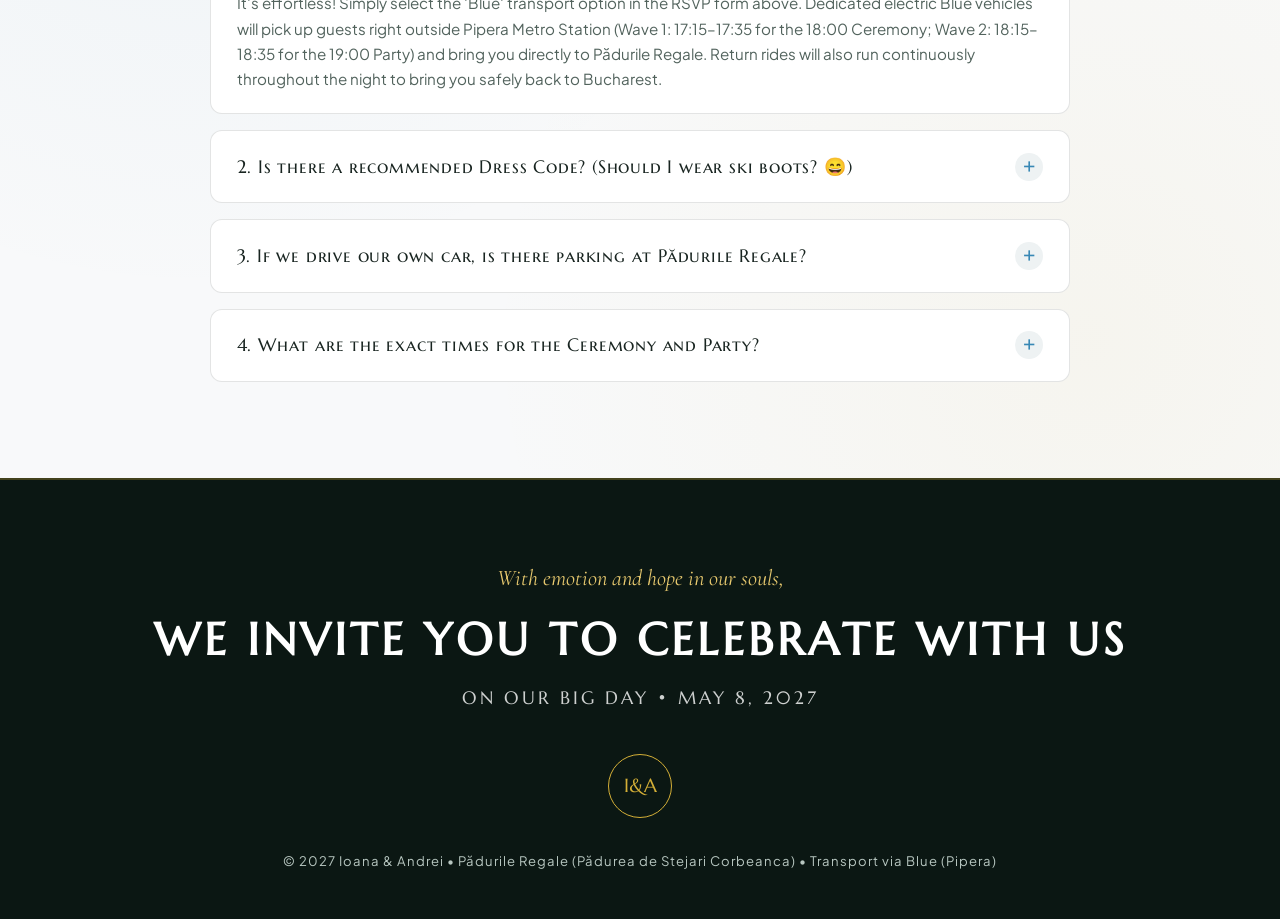
==== commit 1f6f7443: "Fix bug in mobile nav." ====
--- a/index.html
+++ b/index.html
@@ -7,7 +7,7 @@
   <meta name="description" content="With emotion and joy in our hearts, we invite you to celebrate with us on May 8, 2027 at Pădurile Regale! Ceremony at 18:00 in the ancient oak forest, followed by the Main Party from 19:00 onwards. Transport provided with Blue from Pipera Metro." />
   <meta name="robots" content="noindex, nofollow, noarchive" />
   <meta name="googlebot" content="noindex, nofollow, noarchive" />
-  <link rel="stylesheet" href="styles.css" />
+  <link rel="stylesheet" href="styles.css?v=2.2" />
 </head>
 <body>
   <!-- Subtle Snowfall Overlay -->
@@ -126,6 +126,14 @@
           <span>⛷️</span>
           <span data-ro="Confirmă Prezența (RSVP)" data-en="Confirm Attendance (RSVP)">Confirm Attendance (RSVP)</span>
         </a>
+        <div class="mobile-nav-quick-toggles">
+          <button type="button" id="mobile-snow-toggle" class="btn-pill-sm mobile-quick-pill" title="Comută ninsoarea">
+            ❄️ <span data-ro="Ninsoare Alpină" data-en="Snow Effect">Snow Effect</span>
+          </button>
+          <button type="button" id="mobile-music-toggle" class="btn-pill-sm mobile-quick-pill" title="Muzică de fundal">
+            🎵 <span data-ro="Muzică Nuntă" data-en="Wedding Music">Wedding Music</span>
+          </button>
+        </div>
         <div class="mobile-nav-meta">
           <span data-ro="📅 8 Mai 2027" data-en="📅 May 8, 2027">📅 May 8, 2027</span>
           <span>•</span>
@@ -931,6 +939,6 @@
     </div>
   </footer>
 
-  <script src="script.js"></script>
+  <script src="script.js?v=2.2"></script>
 </body>
 </html>
--- a/styles.css
+++ b/styles.css
@@ -343,11 +343,11 @@
 /* Mobile Menu Toggle Button (Hamburger / Close) */
 .mobile-menu-toggle {
   display: none;
-  background: rgba(255, 255, 255, 0.12);
-  border: 1px solid rgba(255, 255, 255, 0.24);
+  background: rgba(212, 175, 55, 0.22);
+  border: 1.5px solid var(--accent-gold);
   color: #ffffff;
-  width: 38px;
-  height: 38px;
+  width: 40px;
+  height: 40px;
   border-radius: 50%;
   cursor: pointer;
   align-items: center;
@@ -357,32 +357,33 @@
   padding: 0;
   transition: all 0.25s ease;
   flex-shrink: 0;
+  box-shadow: 0 2px 10px rgba(0, 0, 0, 0.4);
 }
 
 .mobile-menu-toggle:hover,
 .mobile-menu-toggle:focus-visible {
-  background: rgba(212, 175, 55, 0.25);
-  border-color: var(--accent-gold);
+  background: rgba(212, 175, 55, 0.35);
+  border-color: var(--accent-gold-light);
   outline: none;
 }
 
 .mobile-menu-toggle .hamburger-bar {
-  width: 17px;
+  width: 18px;
   height: 2px;
-  background-color: #ffffff;
+  background-color: var(--accent-gold-light);
   border-radius: 2px;
   transition: all 0.3s cubic-bezier(0.16, 1, 0.3, 1);
   transform-origin: center;
 }
 
 .mobile-menu-toggle.is-active {
-  background: rgba(212, 175, 55, 0.25);
-  border-color: var(--accent-gold);
+  background: rgba(212, 175, 55, 0.35);
+  border-color: var(--accent-gold-light);
 }
 
 .mobile-menu-toggle.is-active .hamburger-bar:nth-child(1) {
   transform: translateY(6.5px) rotate(45deg);
-  background-color: var(--accent-gold-light);
+  background-color: #ffffff;
 }
 
 .mobile-menu-toggle.is-active .hamburger-bar:nth-child(2) {
@@ -392,7 +393,7 @@
 
 .mobile-menu-toggle.is-active .hamburger-bar:nth-child(3) {
   transform: translateY(-6.5px) rotate(-45deg);
-  background-color: var(--accent-gold-light);
+  background-color: #ffffff;
 }
 
 /* Mobile Navigation Overlay Drawer */
@@ -527,6 +528,29 @@
   letter-spacing: 1.5px;
 }
 
+.mobile-nav-quick-toggles {
+  display: flex;
+  align-items: center;
+  justify-content: center;
+  gap: 0.65rem;
+}
+
+.mobile-quick-pill {
+  flex: 1;
+  justify-content: center;
+  padding: 0.55rem 0.75rem;
+  font-size: 0.75rem;
+  background: rgba(255, 255, 255, 0.06);
+  border: 1px solid rgba(255, 255, 255, 0.15);
+}
+
+.mobile-quick-pill:hover,
+.mobile-quick-pill:active {
+  background: rgba(212, 175, 55, 0.2);
+  border-color: var(--accent-gold);
+  color: #fff;
+}
+
 .mobile-nav-meta {
   display: flex;
   align-items: center;
@@ -2164,6 +2188,61 @@
     scroll-padding-top: 75px;
   }
 
+  .site-header {
+    padding: 0.75rem 0;
+  }
+
+  .nav-container {
+    padding: 0 1rem;
+    gap: 0.5rem;
+    flex-wrap: nowrap;
+  }
+
+  .brand-logo {
+    gap: 0.45rem;
+    flex-shrink: 1;
+    min-width: 0;
+  }
+
+  .brand-crest-mini {
+    width: 32px;
+    height: 32px;
+    font-size: 0.8rem;
+    flex-shrink: 0;
+  }
+
+  .brand-names {
+    font-size: 0.92rem;
+    letter-spacing: 1.2px;
+    white-space: nowrap;
+  }
+
+  .nav-actions {
+    gap: 0.4rem;
+    flex-shrink: 0;
+  }
+
+  #snow-toggle-btn {
+    display: none !important;
+  }
+
+  .btn-rsvp-nav {
+    display: none !important;
+  }
+
+  .music-toggle-btn {
+    padding: 0.35rem 0.55rem;
+  }
+
+  #lang-toggle-btn {
+    padding: 0.35rem 0.55rem;
+    font-size: 0.72rem;
+  }
+
+  .mobile-menu-toggle {
+    display: inline-flex !important;
+  }
+
   .story-grid,
   .schedule-cards-grid,
   .venue-transport-grid,
@@ -2178,44 +2257,18 @@
   .nav-links {
     display: none;
   }
-
-  .mobile-menu-toggle {
-    display: inline-flex;
-  }
-
-  .btn-rsvp-nav {
-    display: none;
-  }
 }
 
 @media (max-width: 640px) {
-  .site-header {
-    padding: 0.75rem 0;
-  }
   .nav-container {
-    padding: 0 1rem;
-    gap: 0.5rem;
-  }
-  .brand-crest-mini {
-    width: 34px;
-    height: 34px;
-    font-size: 0.82rem;
-  }
+    padding: 0 0.85rem;
+  }
+
   .brand-names {
-    font-size: 1rem;
-    letter-spacing: 1.8px;
-  }
-  .nav-actions {
-    gap: 0.45rem;
-  }
-  .btn-pill-sm {
-    padding: 0.35rem 0.6rem;
-    font-size: 0.72rem;
-  }
-  .mobile-menu-toggle {
-    width: 36px;
-    height: 36px;
-  }
+    font-size: 0.88rem;
+    letter-spacing: 1px;
+  }
+
   .countdown-grid {
     grid-template-columns: repeat(2, 1fr);
   }
@@ -2274,10 +2327,26 @@
     padding: 0 0.65rem;
   }
   .brand-names {
-    font-size: 0.88rem;
-    letter-spacing: 1.2px;
-  }
-  #snow-toggle-btn {
-    display: none;
-  }
-}
+    font-size: 0.86rem;
+    letter-spacing: 1px;
+  }
+}
+
+@media (max-width: 360px) {
+  .nav-container {
+    padding: 0 0.5rem;
+    gap: 0.35rem;
+  }
+  .brand-names {
+    font-size: 0.82rem;
+    letter-spacing: 0.8px;
+  }
+  .brand-crest-mini {
+    width: 28px;
+    height: 28px;
+    font-size: 0.72rem;
+  }
+  .nav-actions {
+    gap: 0.25rem;
+  }
+}
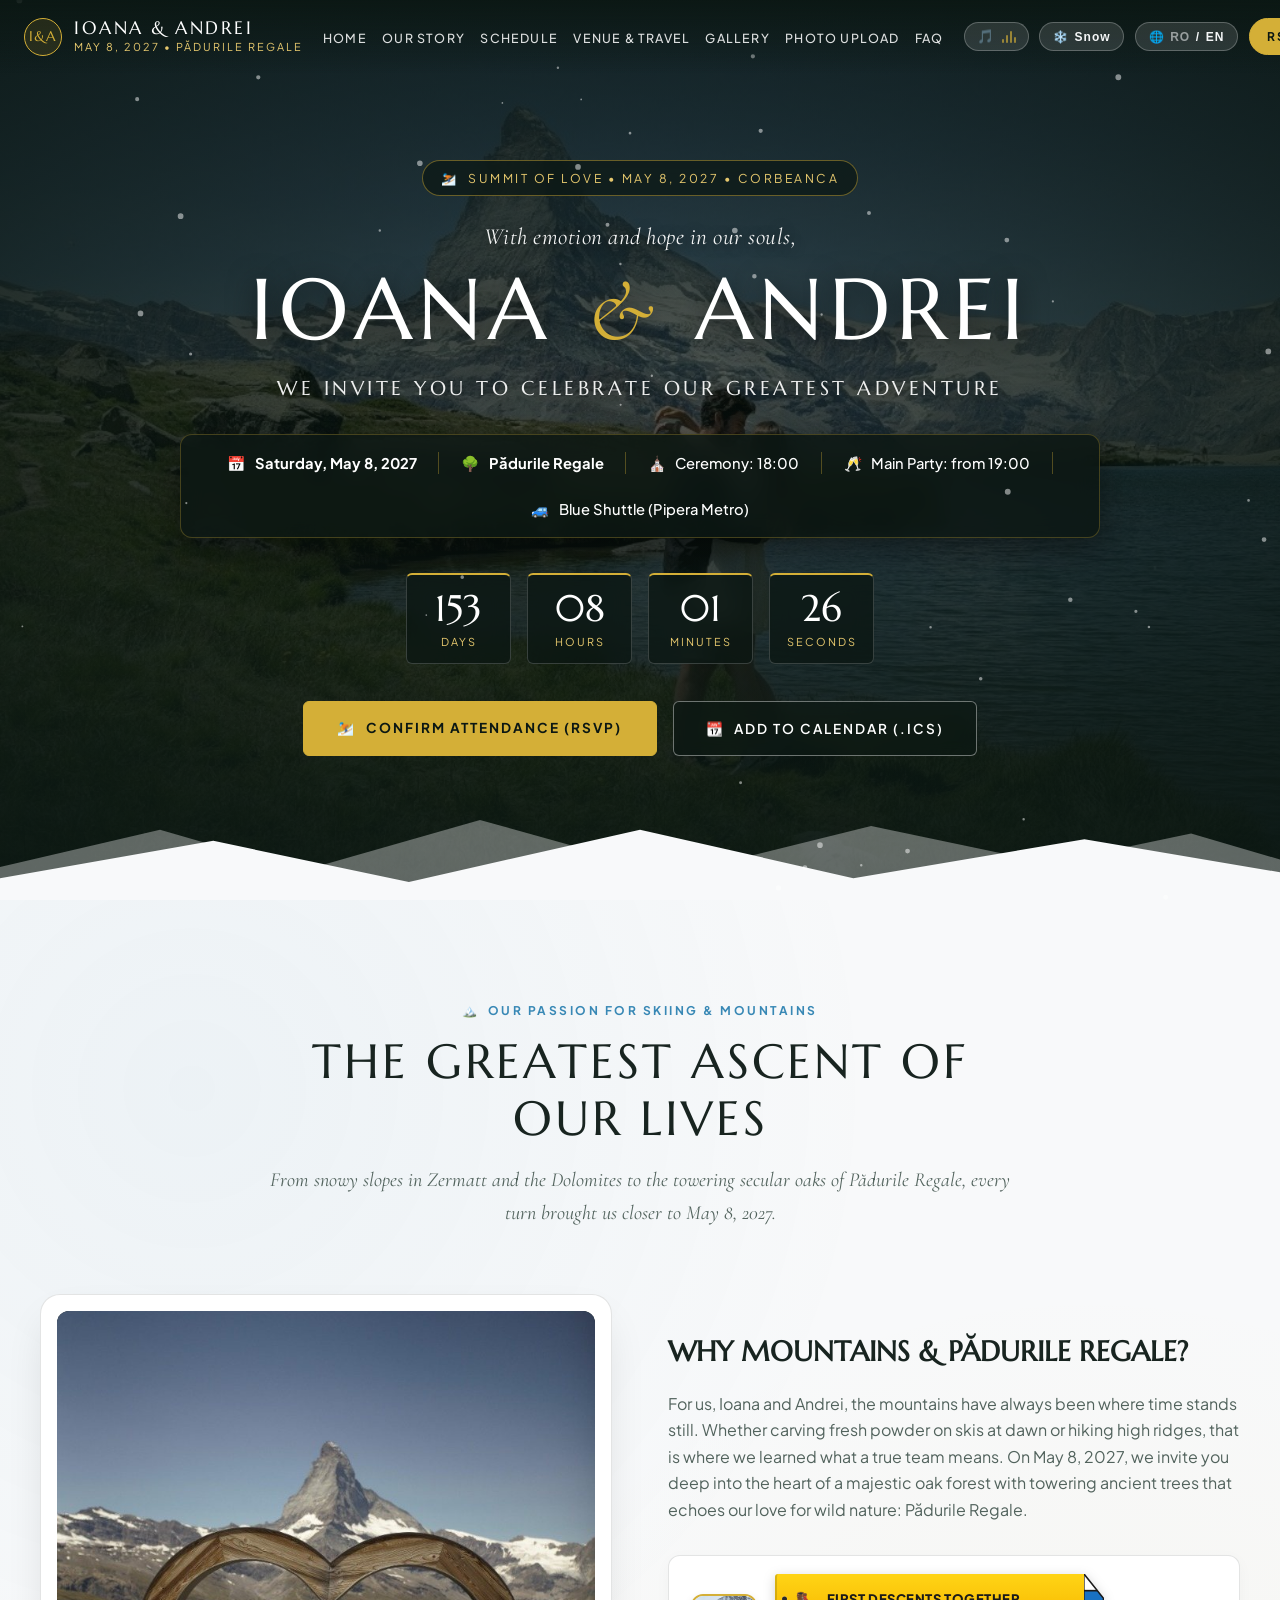
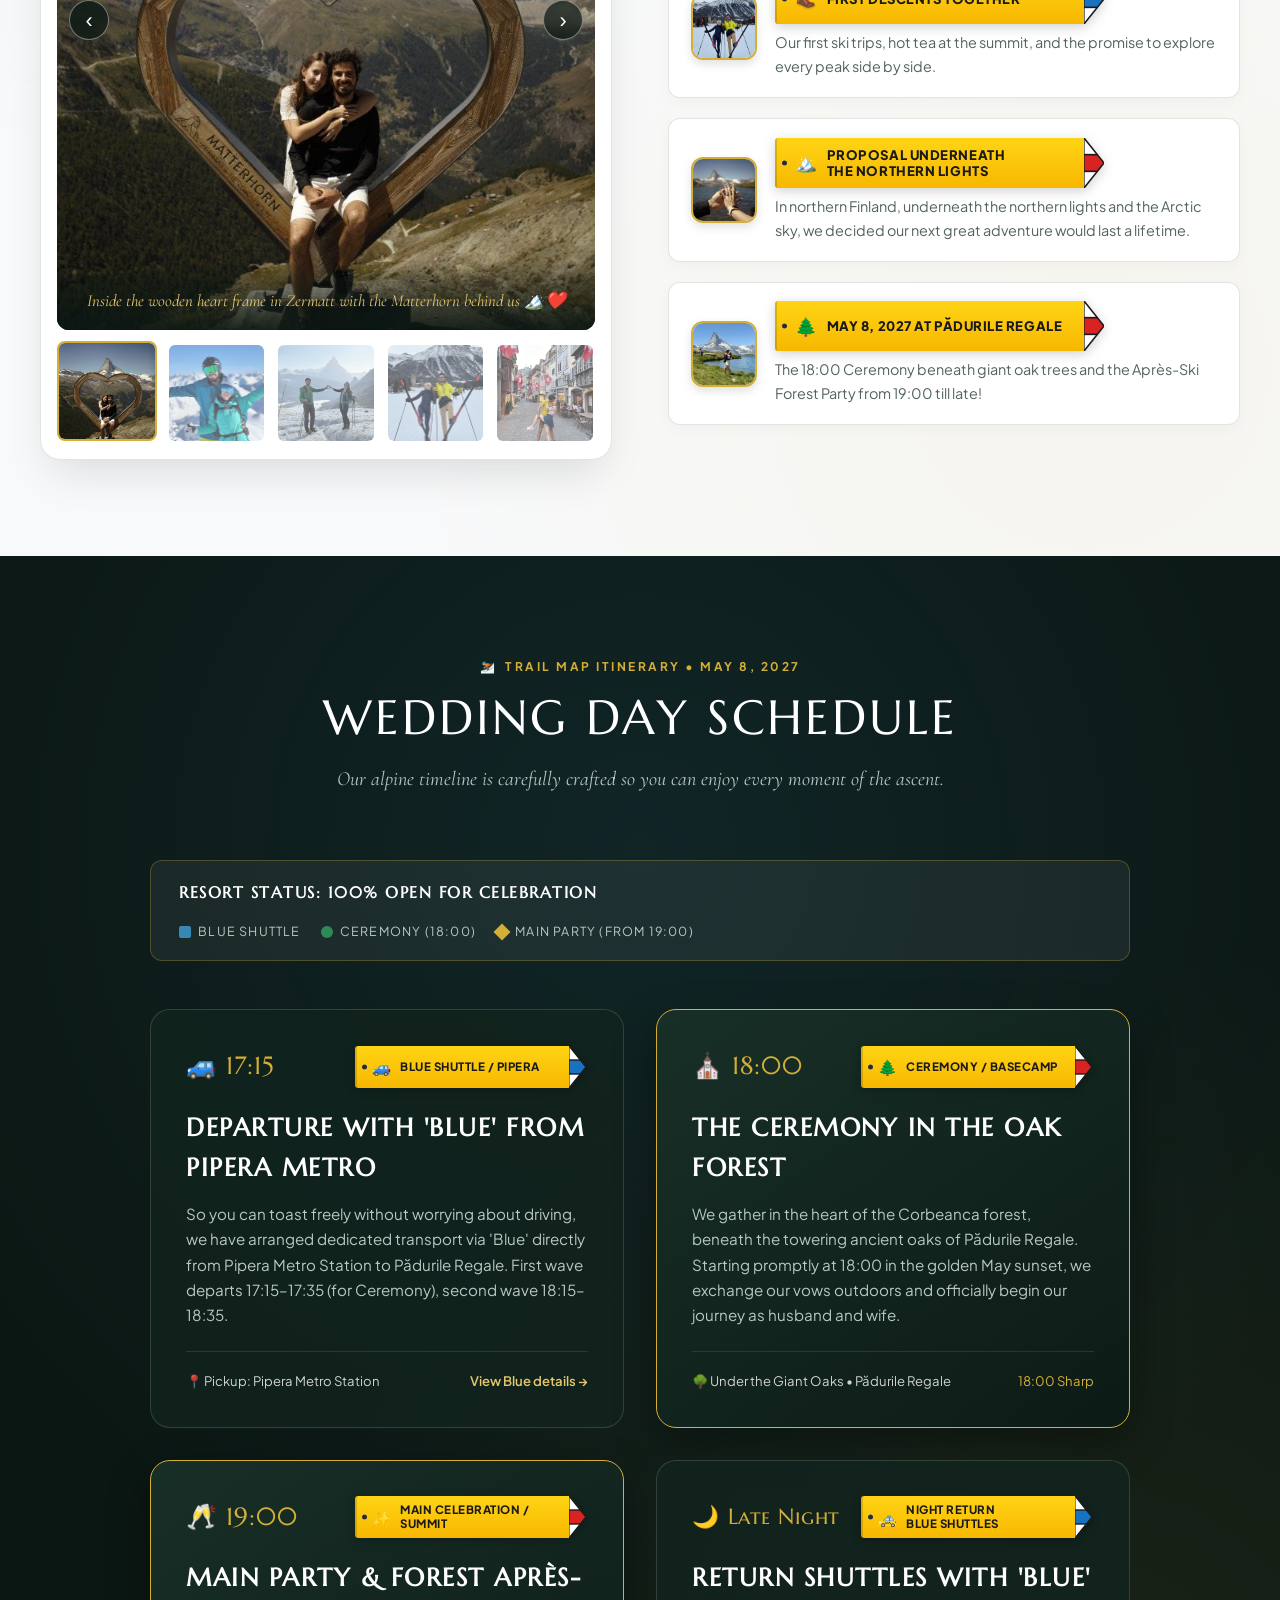
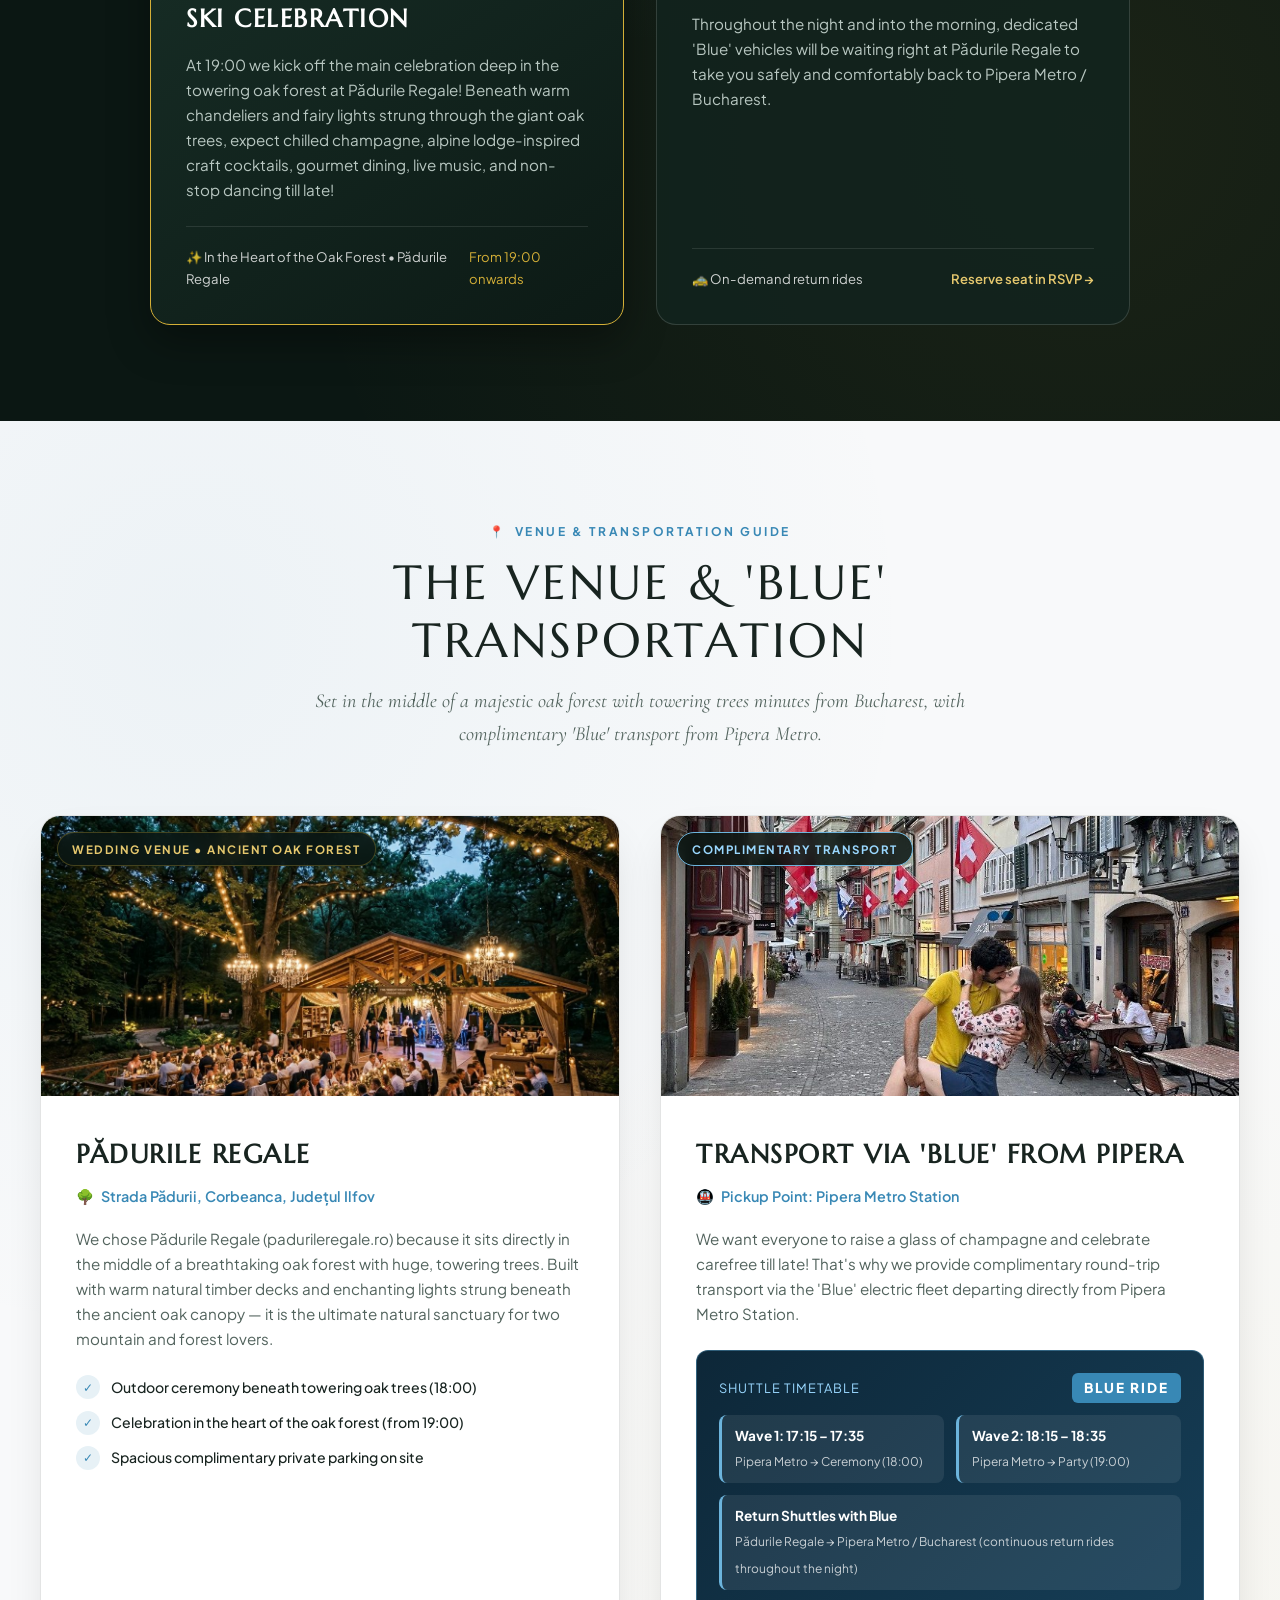
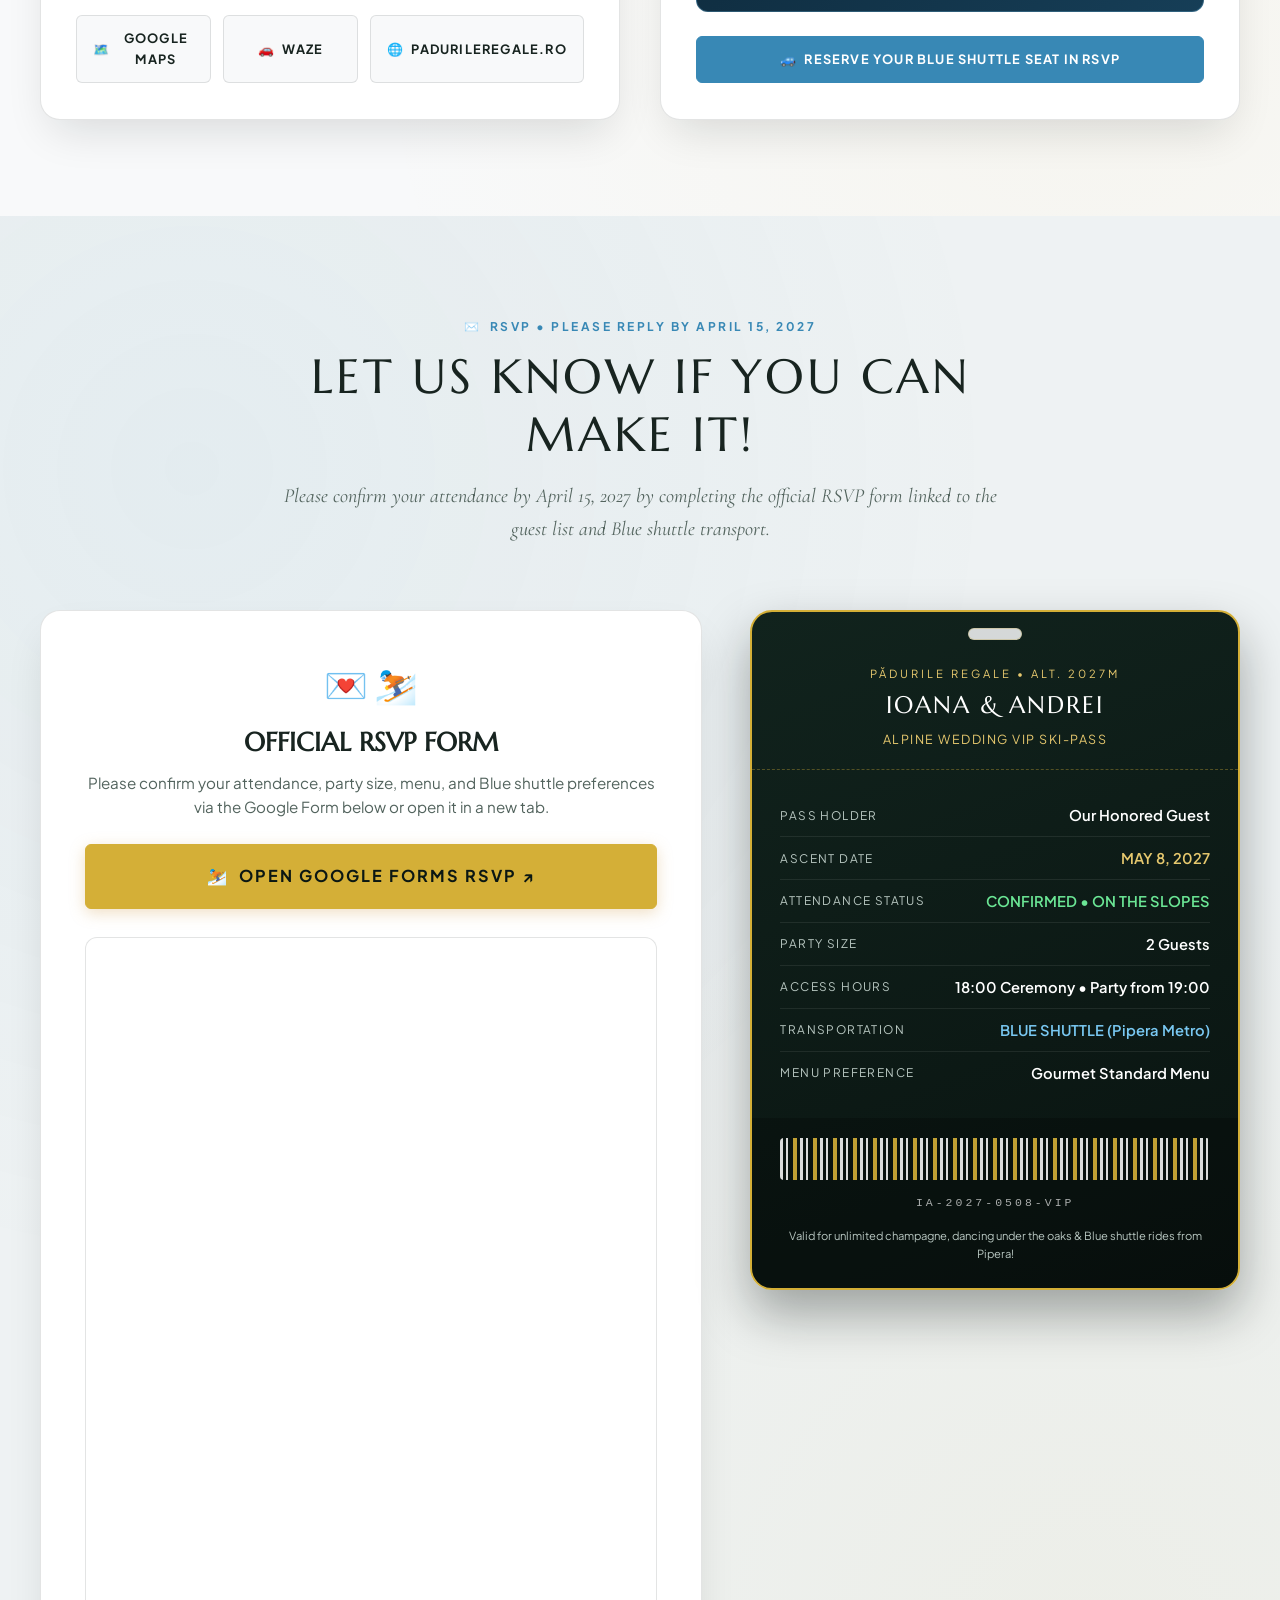
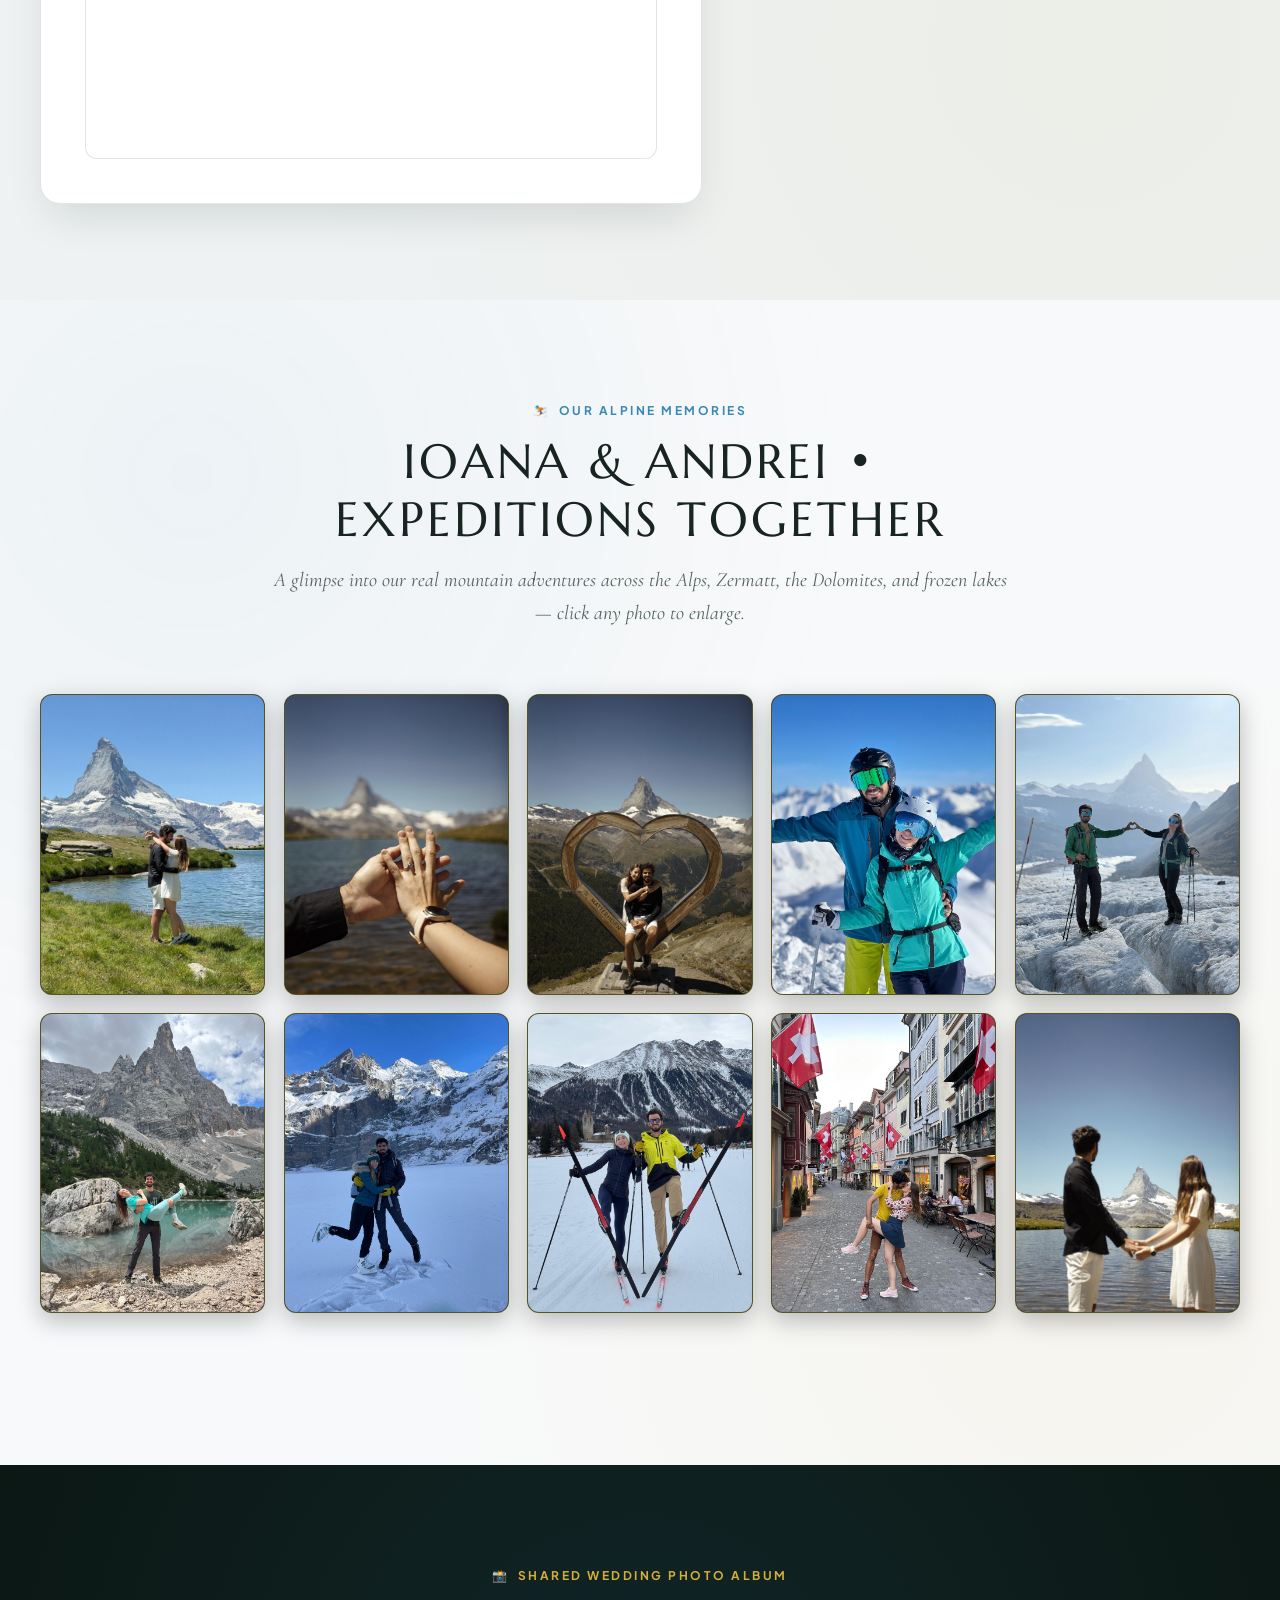
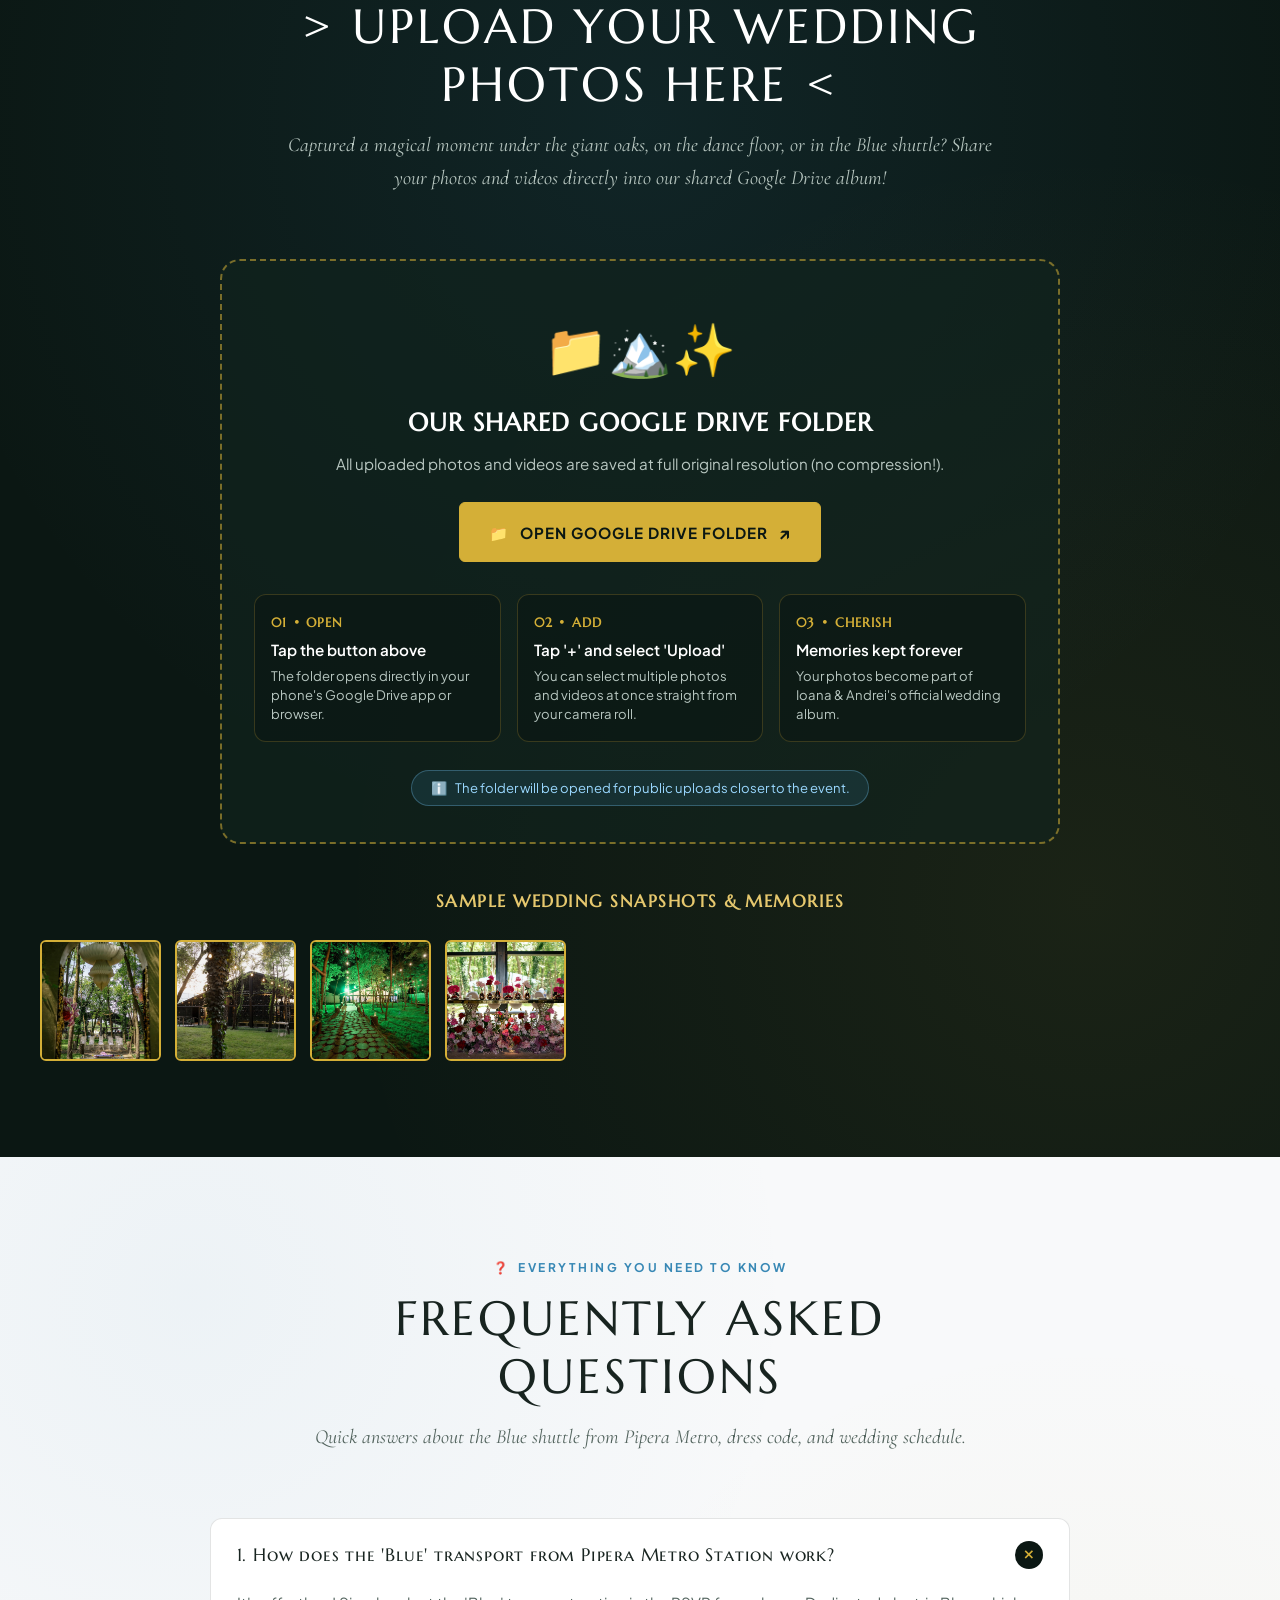
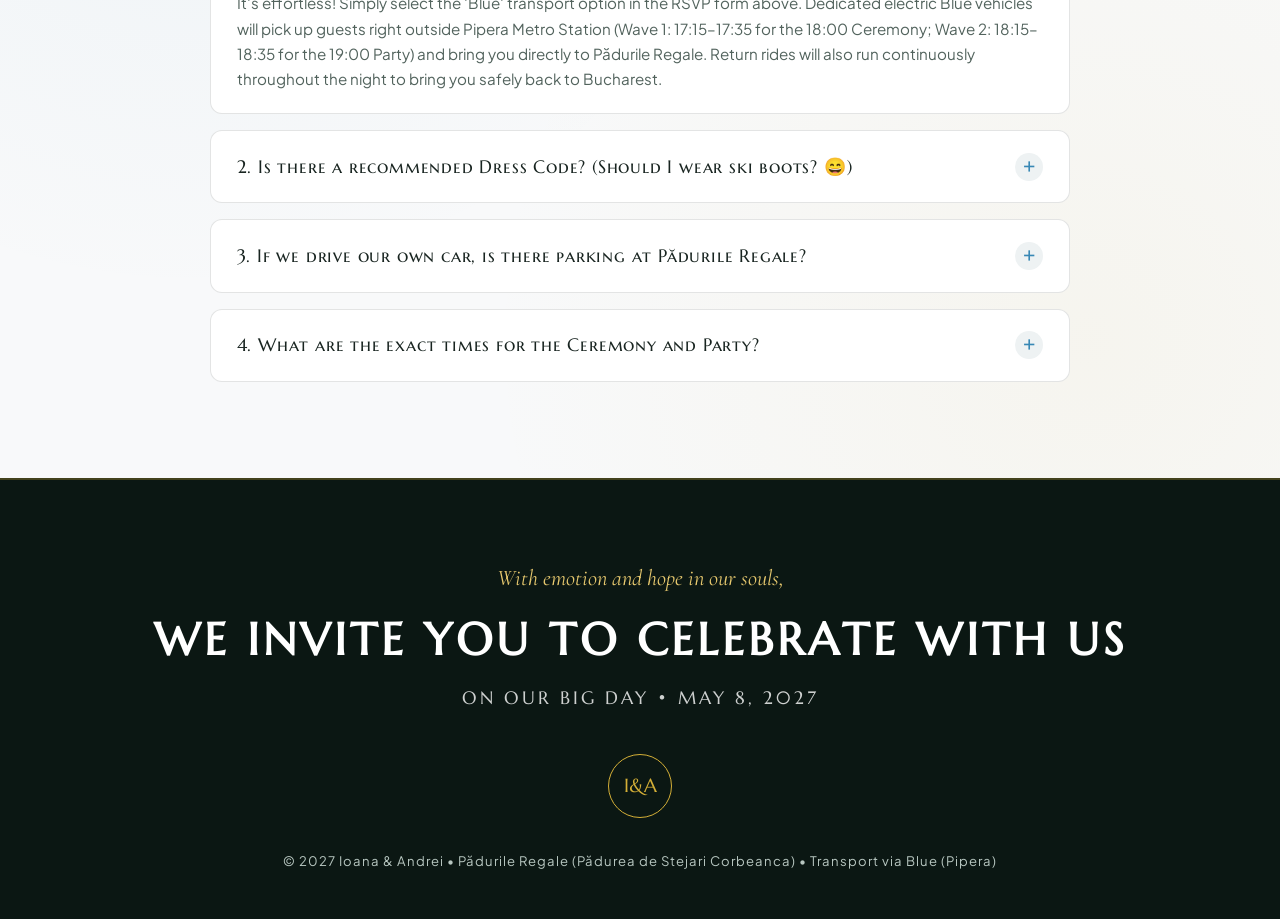
==== commit cc484c6f: "Fix horizontal center." ====
--- a/index.html
+++ b/index.html
@@ -7,7 +7,7 @@
   <meta name="description" content="With emotion and joy in our hearts, we invite you to celebrate with us on May 8, 2027 at Pădurile Regale! Ceremony at 18:00 in the ancient oak forest, followed by the Main Party from 19:00 onwards. Transport provided with Blue from Pipera Metro." />
   <meta name="robots" content="noindex, nofollow, noarchive" />
   <meta name="googlebot" content="noindex, nofollow, noarchive" />
-  <link rel="stylesheet" href="styles.css?v=2.2" />
+  <link rel="stylesheet" href="styles.css?v=2.3" />
 </head>
 <body>
   <!-- Subtle Snowfall Overlay -->
@@ -939,6 +939,6 @@
     </div>
   </footer>
 
-  <script src="script.js?v=2.2"></script>
+  <script src="script.js?v=2.3"></script>
 </body>
 </html>
--- a/styles.css
+++ b/styles.css
@@ -37,6 +37,11 @@
   scroll-behavior: smooth;
   scroll-padding-top: 85px;
   font-size: 16px;
+  overflow-x: hidden;
+  width: 100%;
+  max-width: 100%;
+  overscroll-behavior-x: none;
+  touch-action: pan-y;
 }
 
 body {
@@ -45,6 +50,11 @@
   background-color: var(--bg-snow);
   line-height: 1.65;
   overflow-x: hidden;
+  width: 100%;
+  max-width: 100%;
+  position: relative;
+  overscroll-behavior-x: none;
+  touch-action: pan-y;
   -webkit-font-smoothing: antialiased;
 }
 
@@ -68,8 +78,8 @@
   position: fixed;
   top: 0;
   left: 0;
-  width: 100vw;
-  height: 100vh;
+  width: 100%;
+  height: 100%;
   pointer-events: none;
   z-index: 999;
   opacity: 0;
@@ -2260,6 +2270,10 @@
 }
 
 @media (max-width: 640px) {
+  .section-padding {
+    padding: 3.5rem 1rem;
+  }
+
   .nav-container {
     padding: 0 0.85rem;
   }
@@ -2269,54 +2283,122 @@
     letter-spacing: 1px;
   }
 
+  .hero-section {
+    padding: 6rem 1rem 4rem;
+  }
+
+  .hero-content {
+    width: 100%;
+    max-width: 100%;
+  }
+
+  .hero-title {
+    font-size: clamp(1.9rem, 8.5vw, 2.6rem);
+    letter-spacing: clamp(1.5px, 1.2vw, 3px);
+    max-width: 100%;
+    word-break: break-word;
+  }
+
+  .hero-subtitle-invite {
+    font-size: 0.88rem;
+    letter-spacing: 1.8px;
+    max-width: 100%;
+  }
+
+  .alpine-badge {
+    font-size: 0.7rem;
+    letter-spacing: 1.2px;
+    padding: 0.4rem 0.85rem;
+    max-width: 100%;
+    text-align: center;
+  }
+
+  .hero-meta-bar {
+    flex-direction: column;
+    gap: 0.75rem;
+    padding: 0.85rem 1rem;
+    max-width: 100%;
+    width: 100%;
+  }
+
+  .hero-meta-divider {
+    display: none;
+  }
+
   .countdown-grid {
     grid-template-columns: repeat(2, 1fr);
-  }
+    max-width: 100%;
+    gap: 0.65rem;
+  }
+
   .form-grid-2,
   .radio-pills-group,
   .shuttle-timetable {
     grid-template-columns: 1fr;
   }
+
   .gallery-card.landscape-card {
     grid-column: span 1;
     aspect-ratio: 3/4;
   }
-  .hero-meta-bar {
+
+  .milestone-card {
     flex-direction: column;
-    gap: 0.75rem;
-  }
-  .hero-meta-divider {
-    display: none;
-  }
+    align-items: flex-start;
+    gap: 0.85rem;
+    padding: 1rem;
+    width: 100%;
+    max-width: 100%;
+  }
+
+  .milestone-photo-avatar {
+    width: 54px;
+    height: 54px;
+  }
+
   .ski-milestones .swiss-trail-sign {
-    width: 270px;
-    max-width: calc(100% - 22px);
-    height: 46px;
+    width: 100%;
+    max-width: calc(100% - 20px);
+    height: auto;
+    min-height: 44px;
     font-size: 0.74rem;
-    padding: 0 0.65rem 0 0.95rem;
+    padding: 0.4rem 0.65rem 0.4rem 0.95rem;
     margin-right: 18px;
   }
+
   .swiss-trail-sign::after {
     width: 16px;
   }
+
+  .schedule-card {
+    padding: 1.25rem 1rem;
+    width: 100%;
+    max-width: 100%;
+  }
+
   .schedule-card .swiss-trail-sign.sm,
   .swiss-trail-sign.sm {
-    width: 195px;
-    max-width: calc(100% - 20px);
-    height: 40px;
+    width: 100%;
+    max-width: calc(100% - 18px);
+    height: auto;
+    min-height: 38px;
     font-size: 0.68rem;
-    padding: 0 0.55rem 0 0.85rem;
+    padding: 0.35rem 0.55rem 0.35rem 0.85rem;
     margin-right: 16px;
   }
+
   .swiss-trail-sign.sm::after {
     width: 14px;
   }
+
   .schedule-time-badge {
     font-size: 1.35rem;
   }
+
   .schedule-time-badge.time-range {
     font-size: 1.18rem;
   }
+
   .upload-steps-grid {
     grid-template-columns: 1fr;
   }
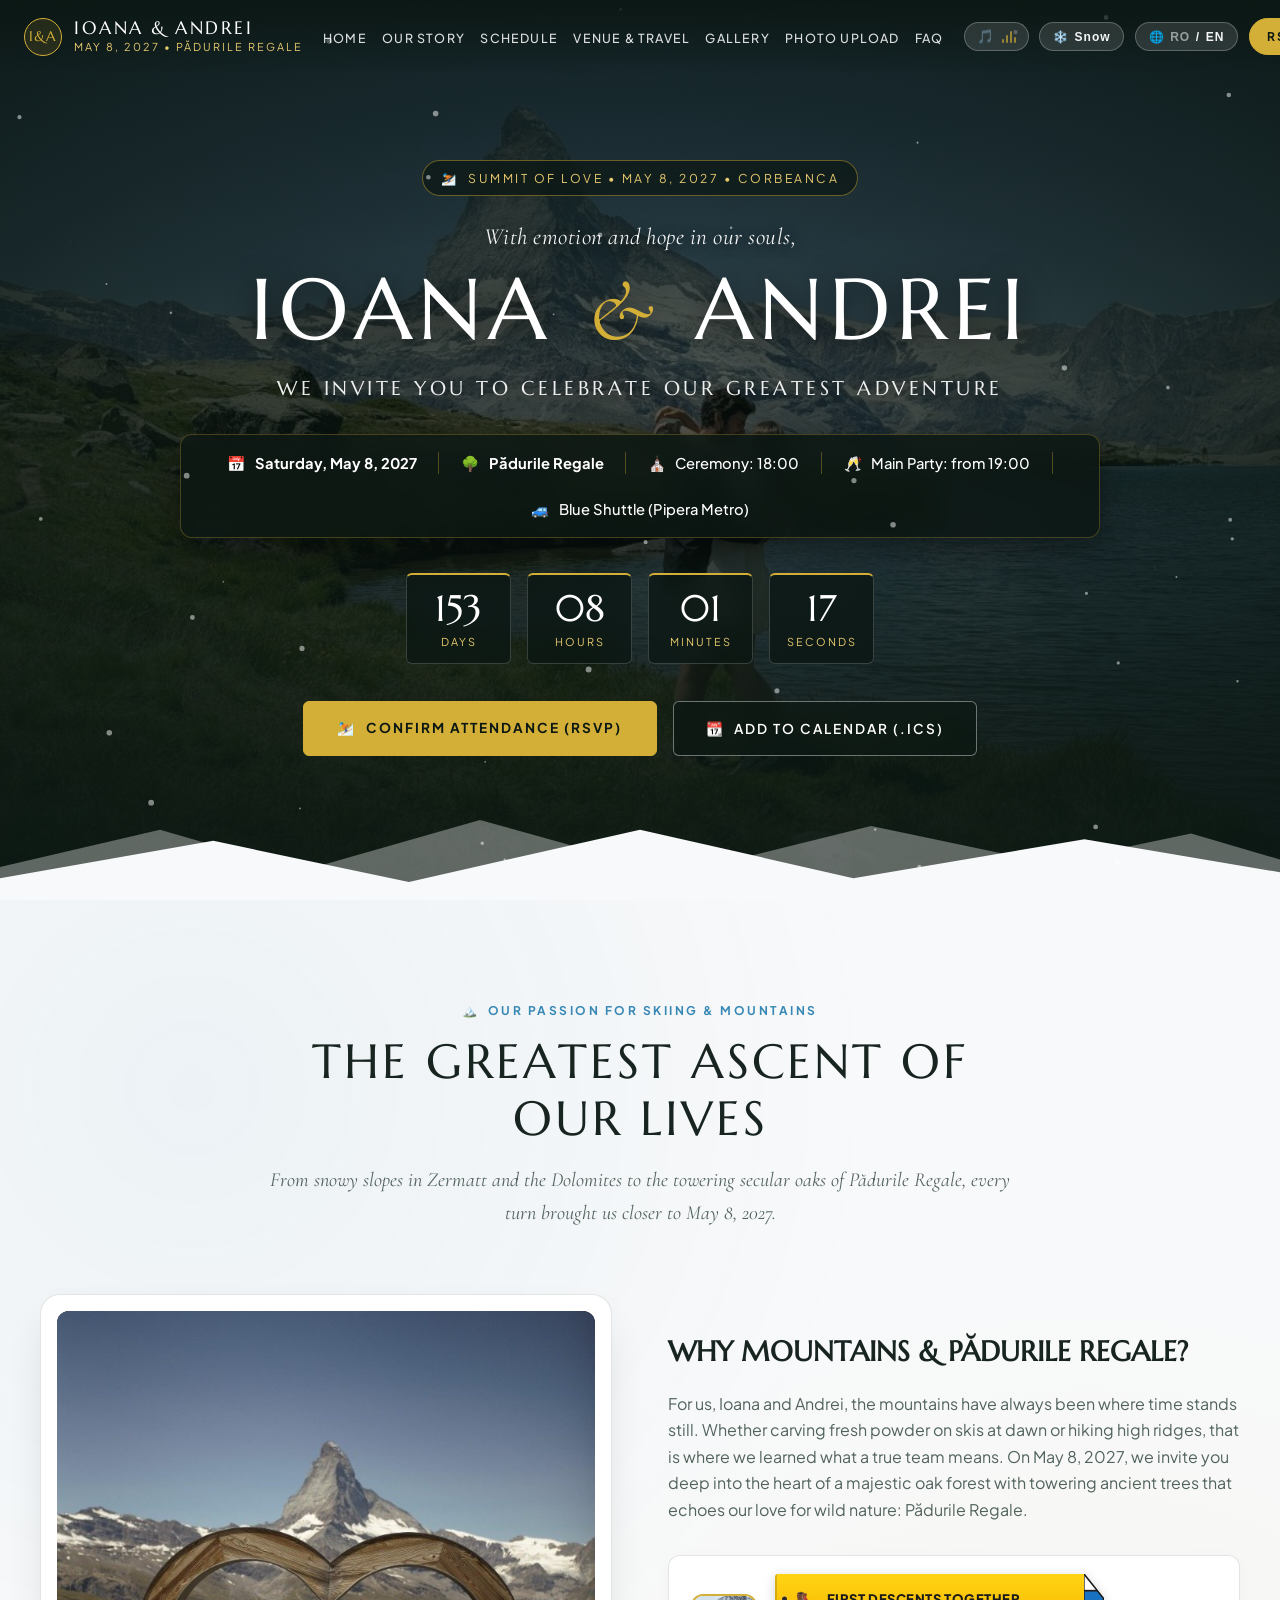
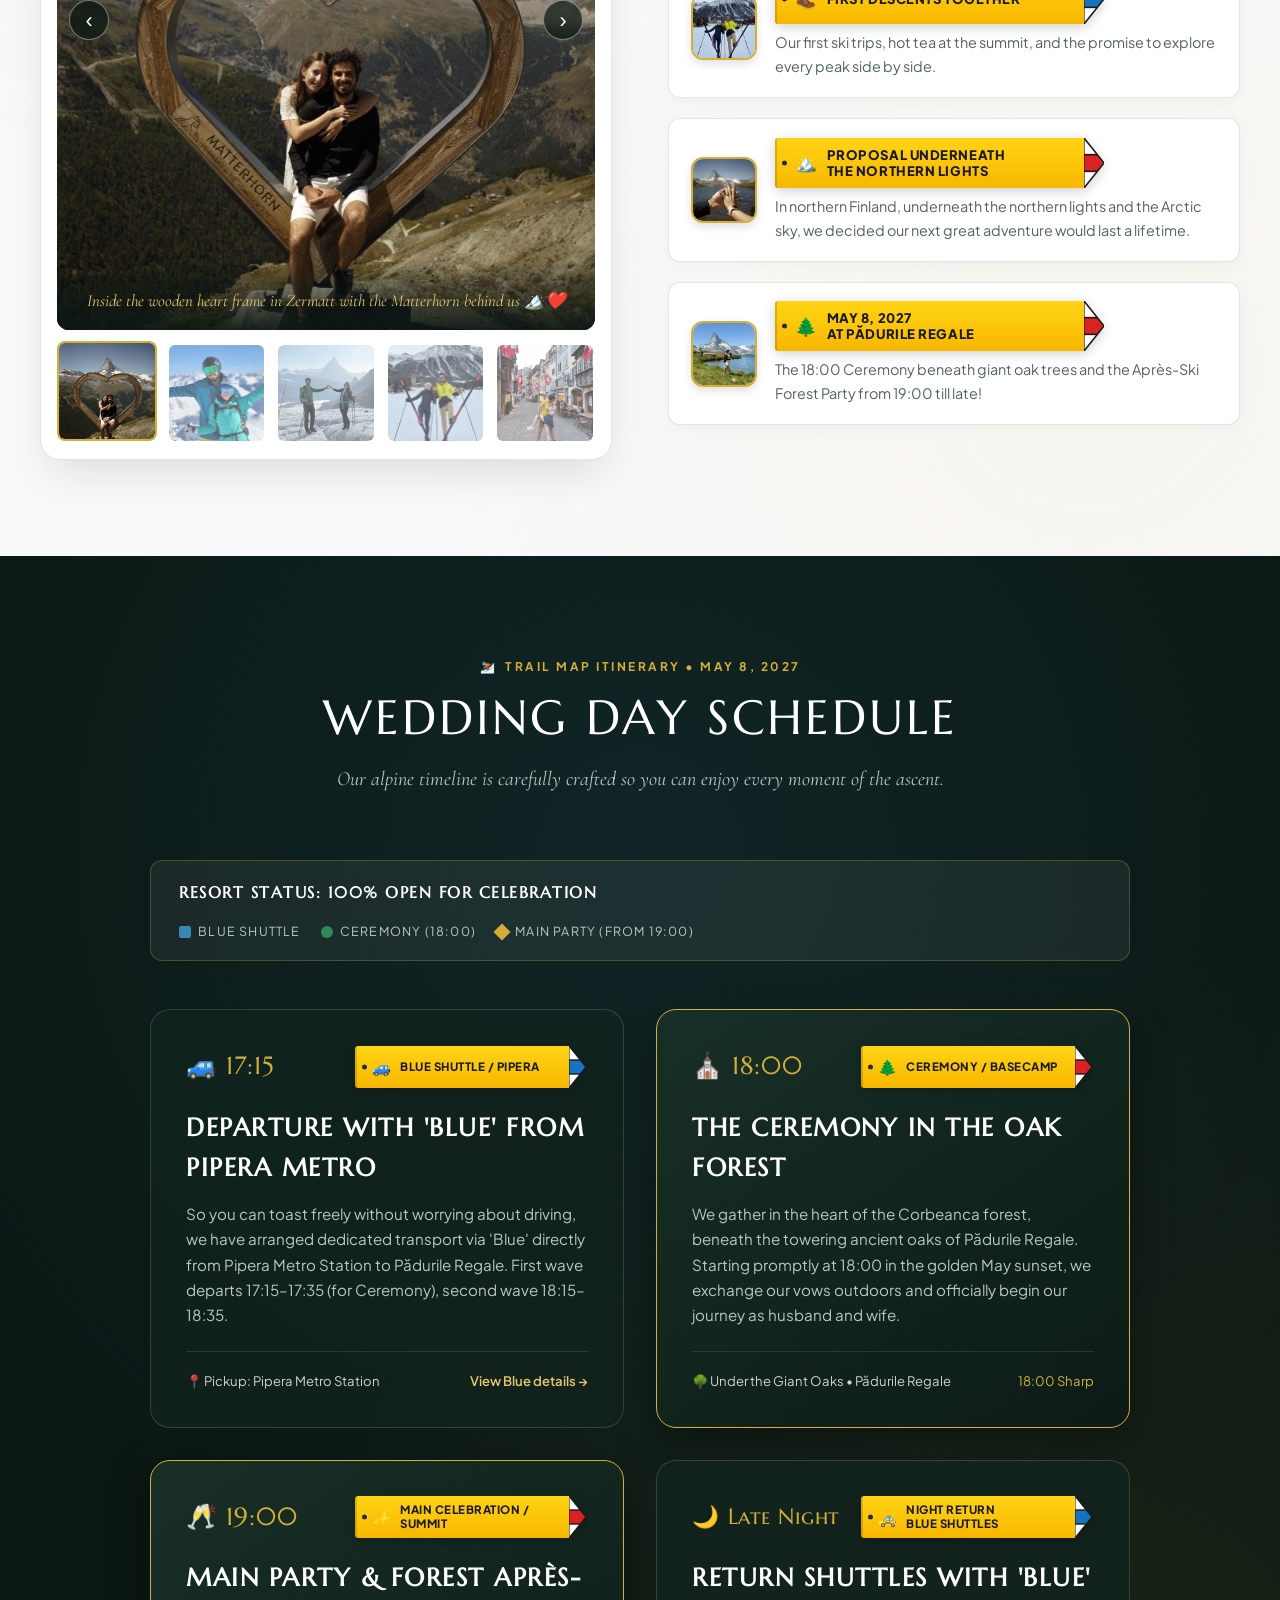
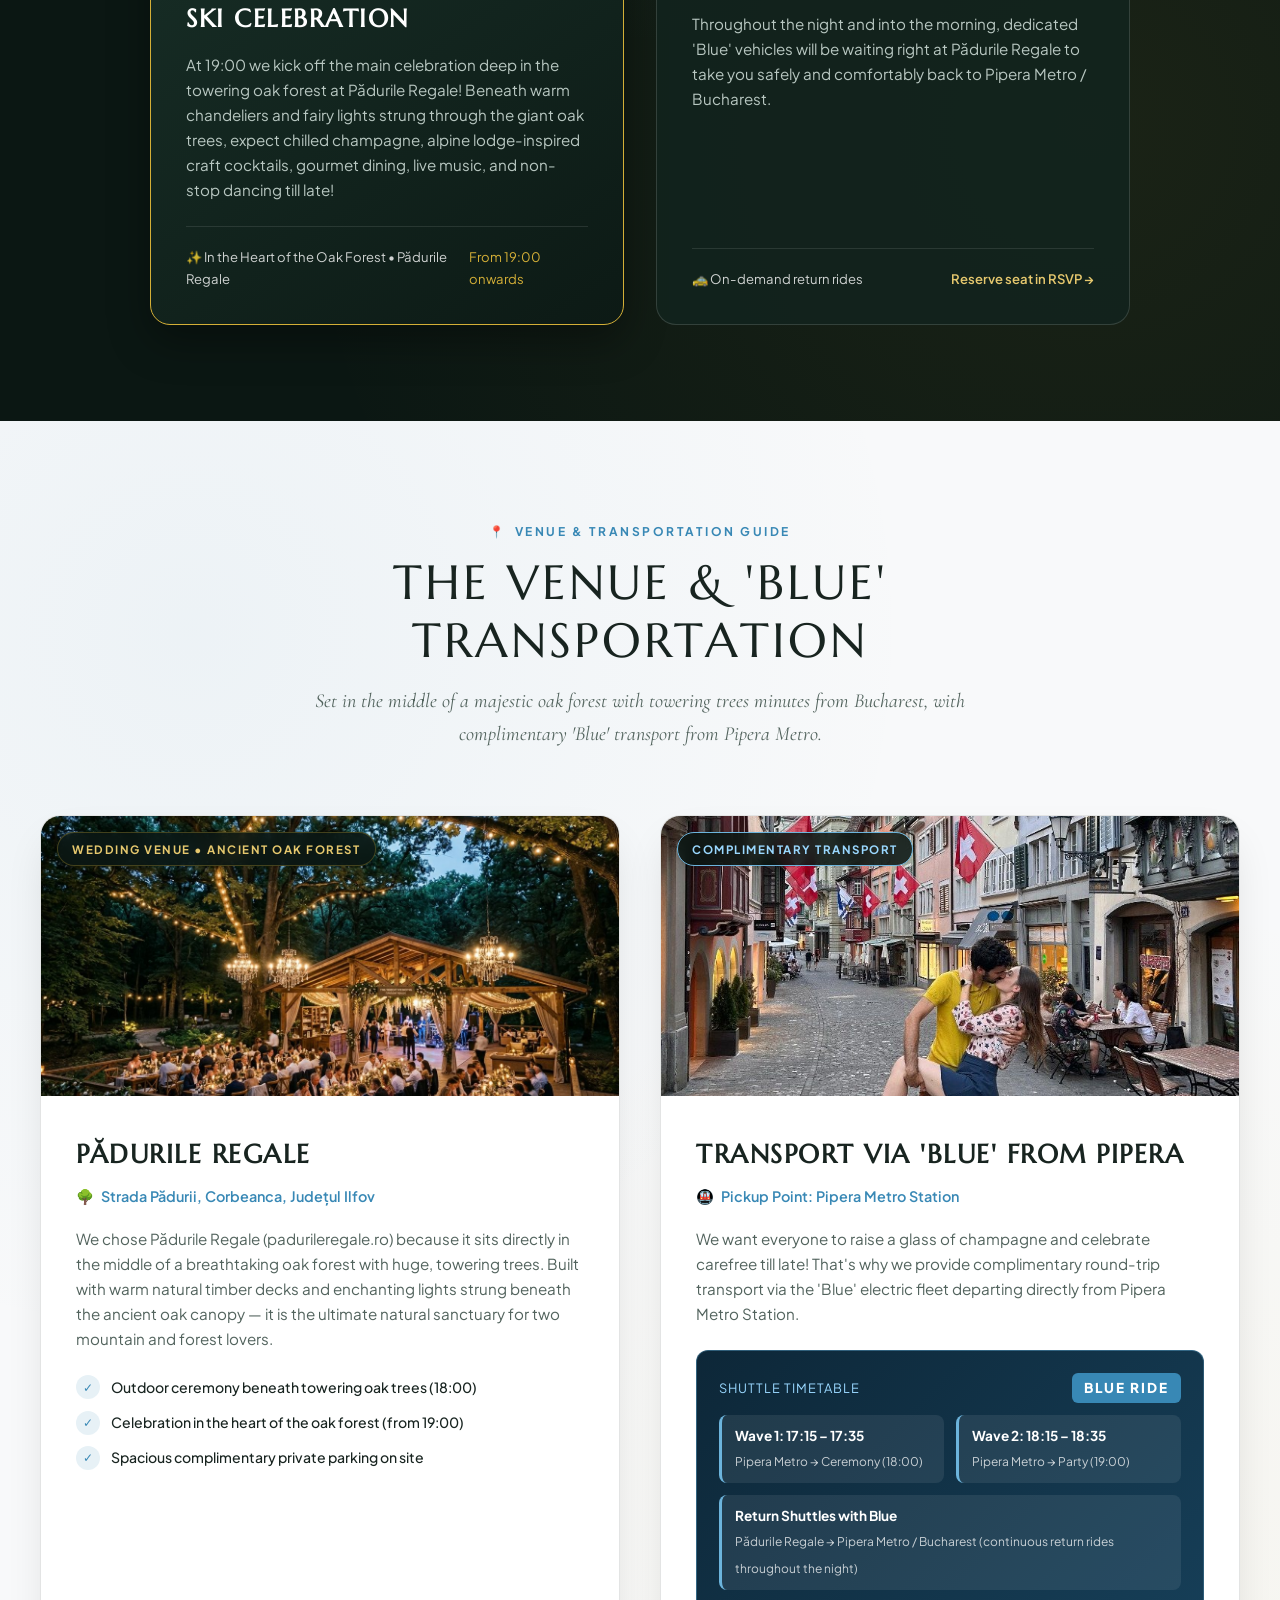
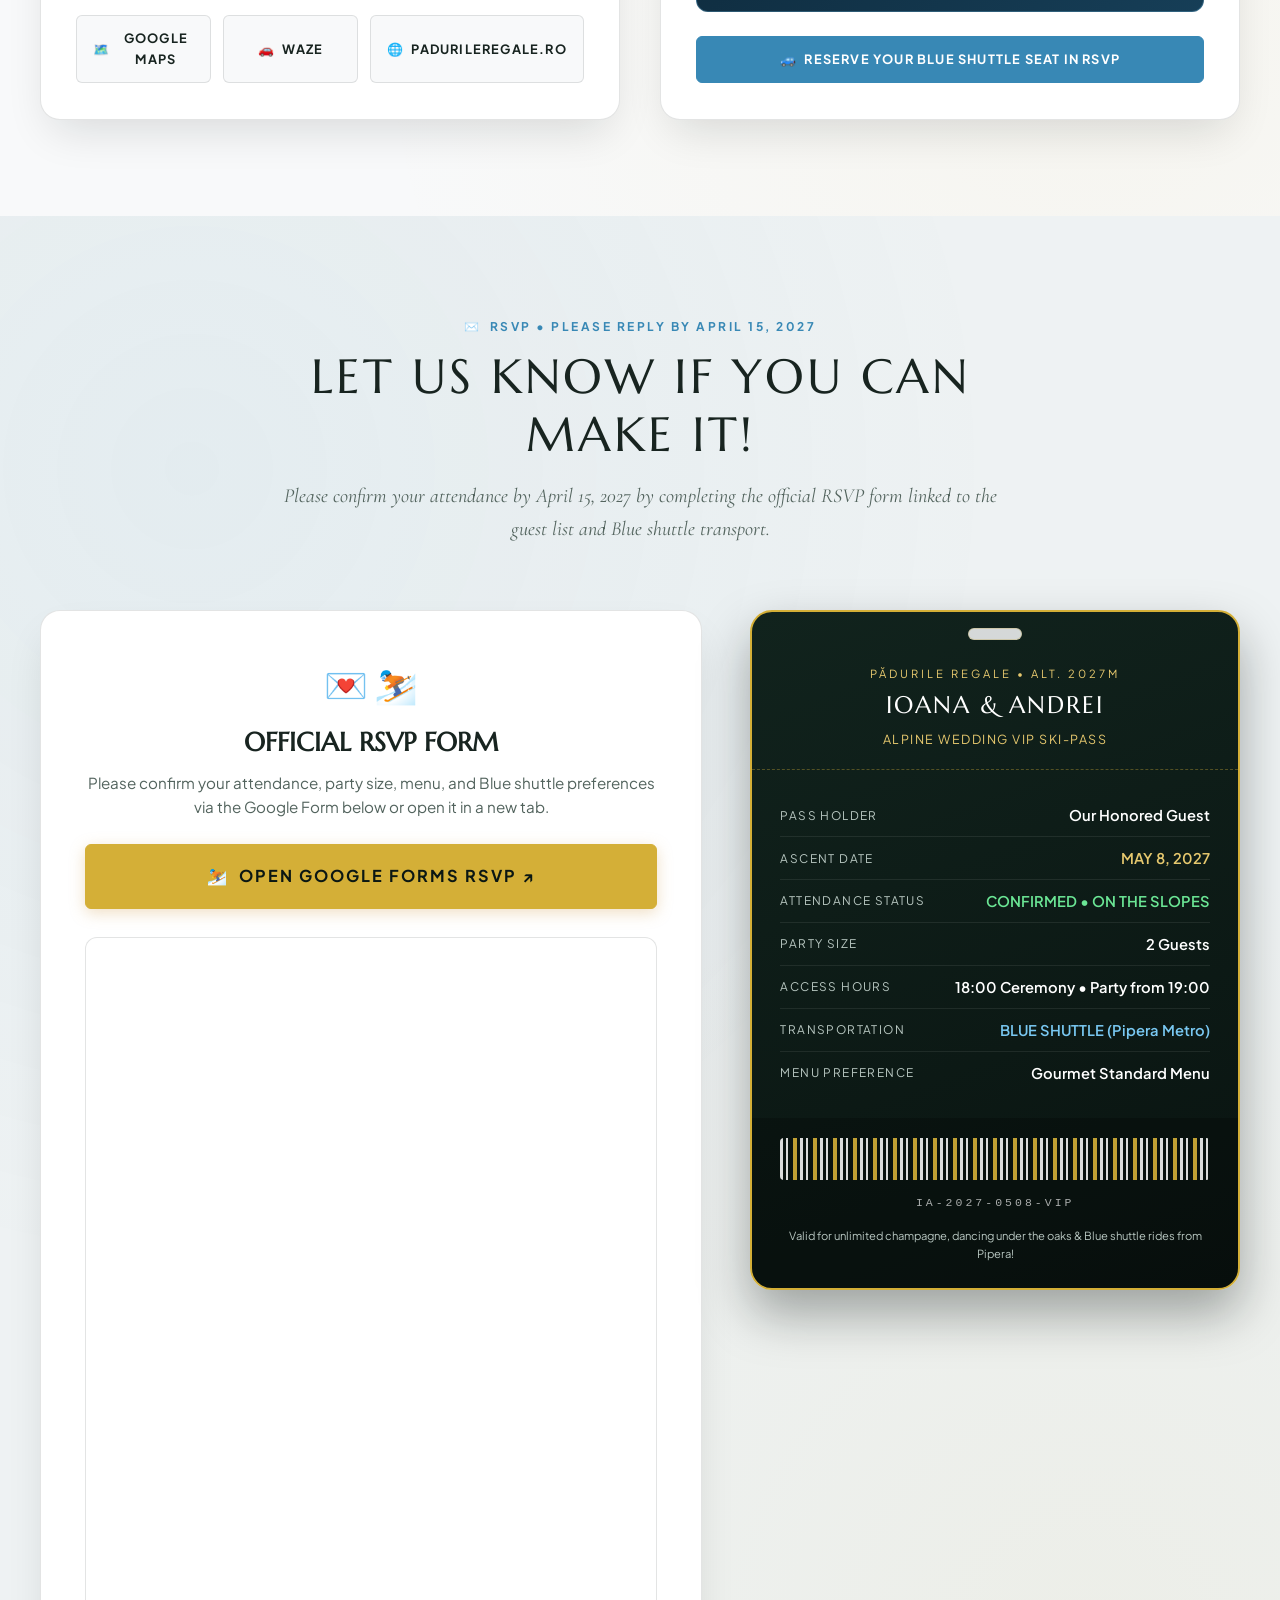
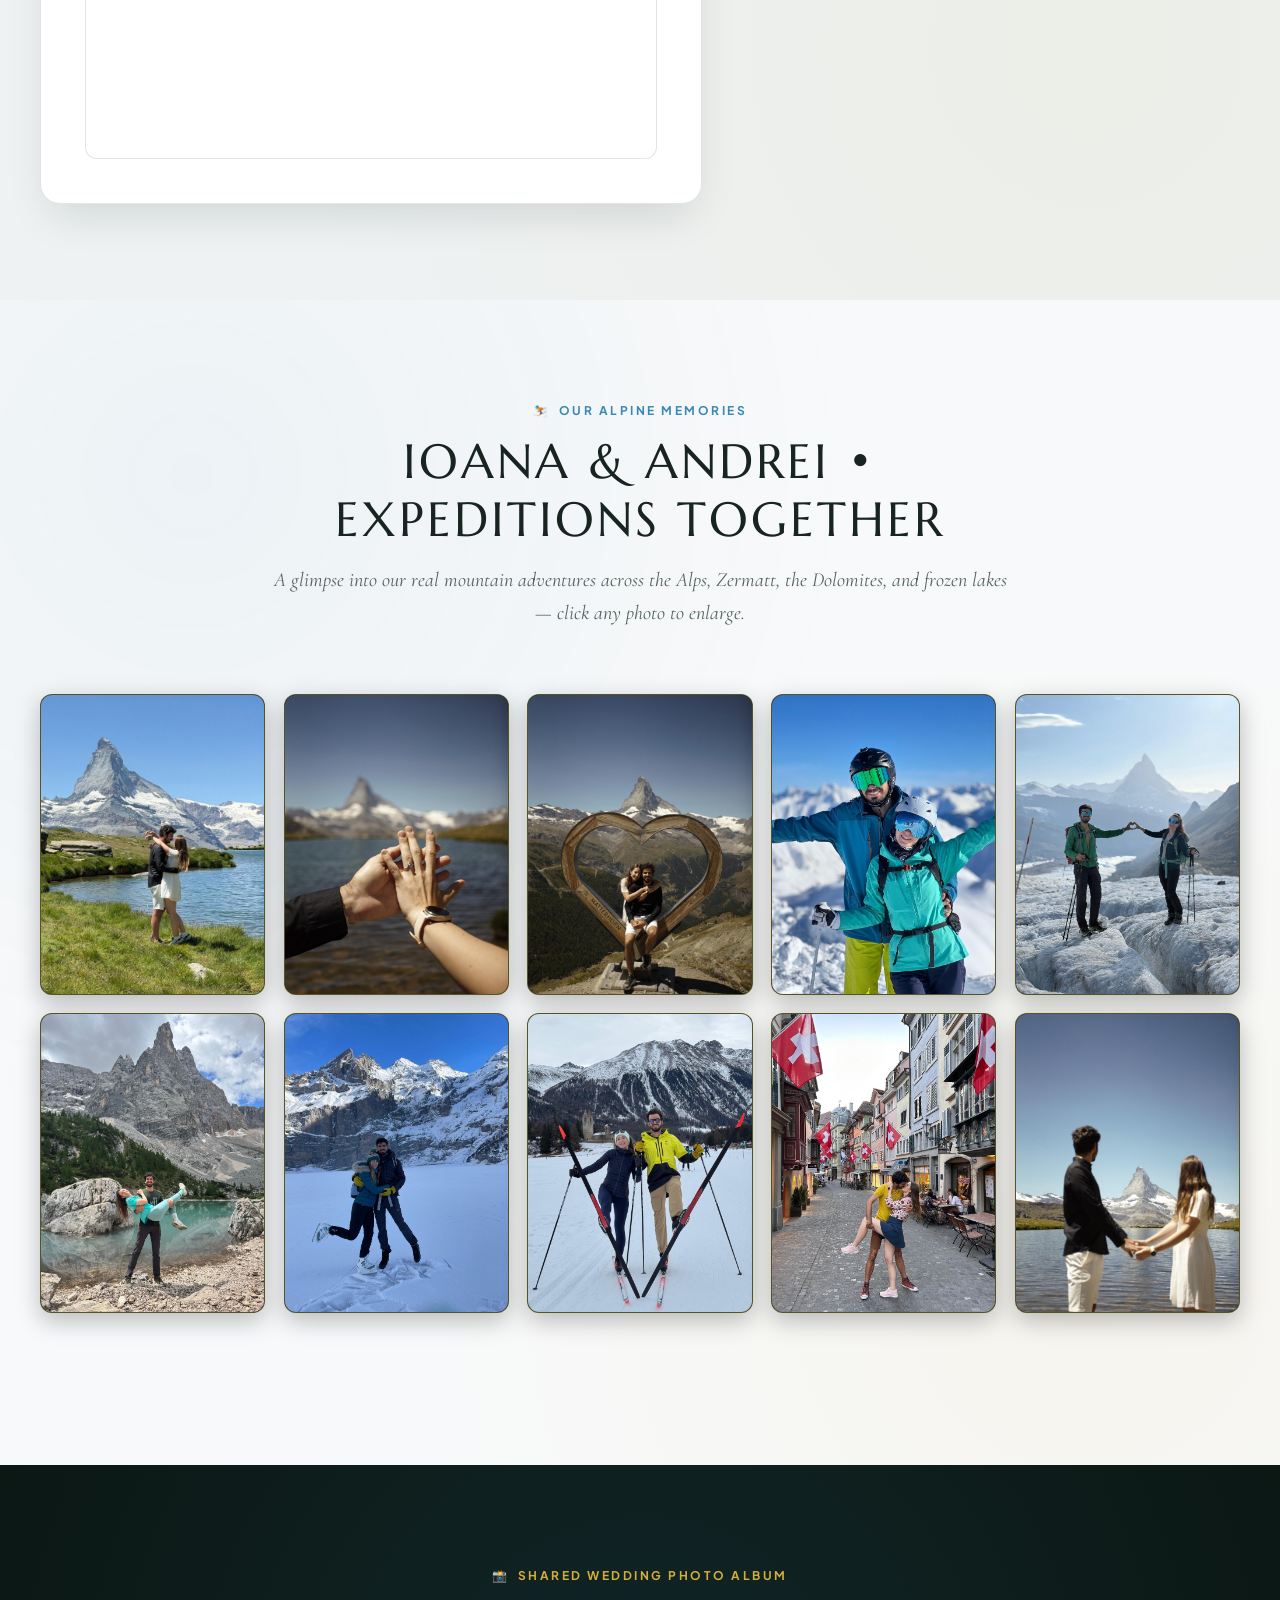
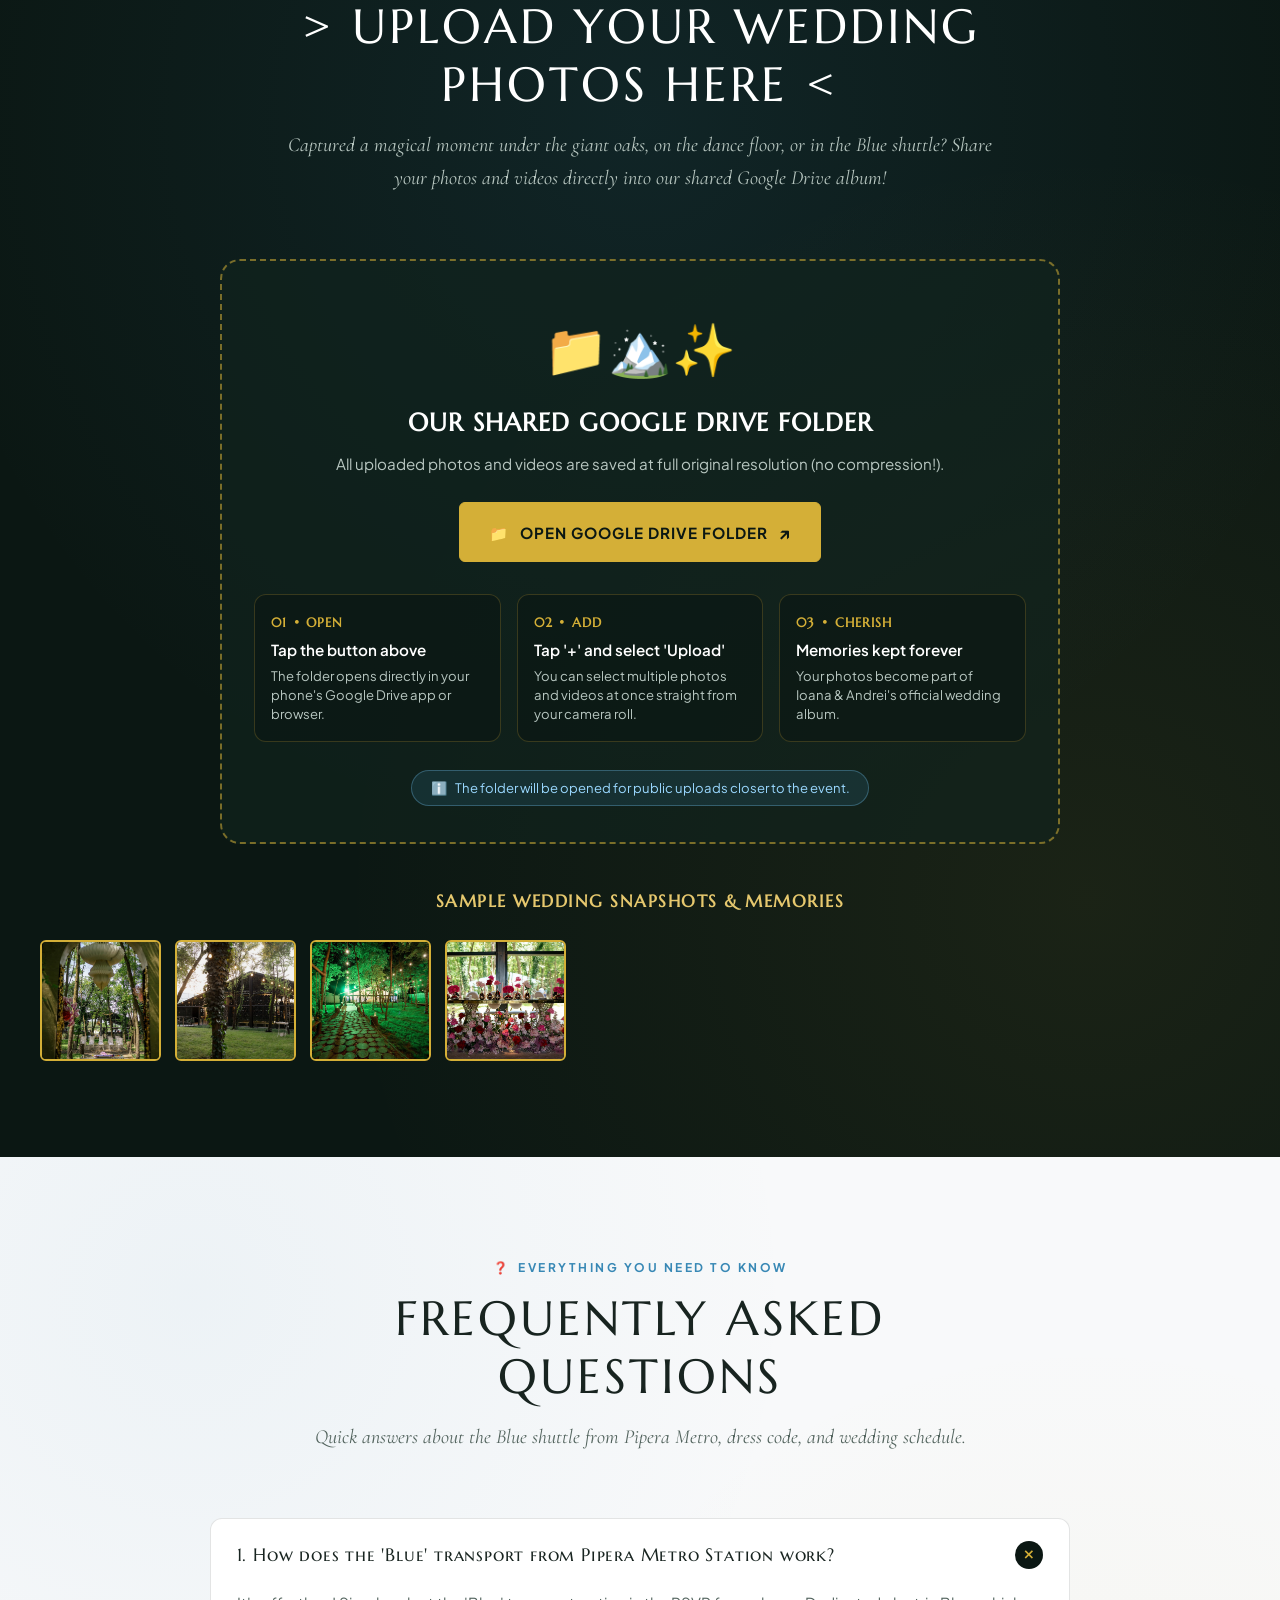
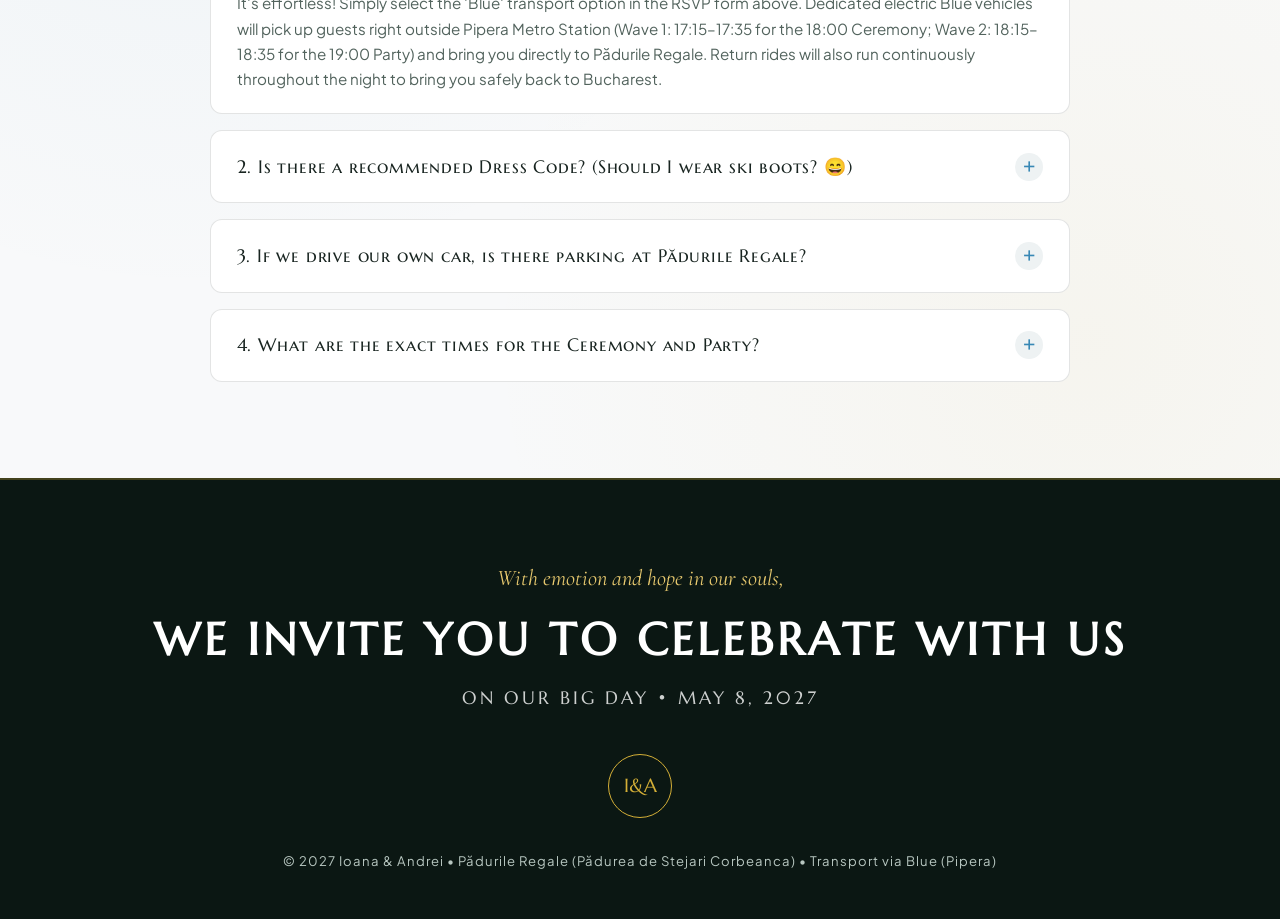
==== commit fc005185: "Fit Swiss milestone signs next to photo avatar on mobile with uniform 220x44px sizing" ====
--- a/index.html
+++ b/index.html
@@ -7,7 +7,7 @@
   <meta name="description" content="With emotion and joy in our hearts, we invite you to celebrate with us on May 8, 2027 at Pădurile Regale! Ceremony at 18:00 in the ancient oak forest, followed by the Main Party from 19:00 onwards. Transport provided with Blue from Pipera Metro." />
   <meta name="robots" content="noindex, nofollow, noarchive" />
   <meta name="googlebot" content="noindex, nofollow, noarchive" />
-  <link rel="stylesheet" href="styles.css?v=2.3" />
+  <link rel="stylesheet" href="styles.css?v=2.4" />
 </head>
 <body>
   <!-- Subtle Snowfall Overlay -->
@@ -360,7 +360,7 @@
                 <div class="milestone-info">
                   <h4 class="swiss-trail-sign tip-red">
                     <span class="swiss-trail-icon">🌲</span>
-                    <span class="swiss-trail-text" data-ro="8 MAI 2027 LA PĂDURILE REGALE" data-en="MAY 8, 2027 AT PĂDURILE REGALE">MAY 8, 2027 AT PĂDURILE REGALE</span>
+                    <span class="swiss-trail-text" data-ro="8 MAI 2027&lt;br&gt;LA PĂDURILE REGALE" data-en="MAY 8, 2027&lt;br&gt;AT PĂDURILE REGALE">MAY 8, 2027<br>AT PĂDURILE REGALE</span>
                   </h4>
                   <p data-ro="Ceremonia de la 18:00 sub stejarii uriași și Petrecerea Après-Ski de la ora 19:00 până târziu în noapte!" data-en="The 18:00 Ceremony beneath giant oak trees and the Après-Ski Forest Party from 19:00 till late!">The 18:00 Ceremony beneath giant oak trees and the Après-Ski Forest Party from 19:00 till late!</p>
                 </div>
@@ -939,6 +939,6 @@
     </div>
   </footer>
 
-  <script src="script.js?v=2.3"></script>
+  <script src="script.js?v=2.4"></script>
 </body>
 </html>
--- a/styles.css
+++ b/styles.css
@@ -2343,31 +2343,55 @@
   }
 
   .milestone-card {
+    display: flex;
+    flex-direction: row;
+    align-items: flex-start;
+    gap: 0.75rem;
+    padding: 0.85rem;
+    width: 100%;
+    max-width: 100%;
+    box-sizing: border-box;
+  }
+
+  .milestone-photo-avatar {
+    width: 50px;
+    height: 50px;
+    border-radius: 10px;
+    flex-shrink: 0;
+    margin-top: 2px;
+  }
+
+  .milestone-info {
+    flex: 1;
+    min-width: 0;
+    display: flex;
     flex-direction: column;
     align-items: flex-start;
-    gap: 0.85rem;
-    padding: 1rem;
-    width: 100%;
-    max-width: 100%;
-  }
-
-  .milestone-photo-avatar {
-    width: 54px;
-    height: 54px;
   }
 
   .ski-milestones .swiss-trail-sign {
-    width: 100%;
-    max-width: calc(100% - 20px);
-    height: auto;
-    min-height: 44px;
-    font-size: 0.74rem;
-    padding: 0.4rem 0.65rem 0.4rem 0.95rem;
+    width: 220px;
+    max-width: calc(100% - 18px);
+    height: 44px;
+    font-size: 0.66rem;
+    line-height: 1.18;
+    letter-spacing: 0.35px;
+    padding: 0 0.45rem 0 0.75rem;
+    gap: 0.4rem;
+    margin-bottom: 0.35rem;
     margin-right: 18px;
+    flex-shrink: 0;
   }
 
   .swiss-trail-sign::after {
     width: 16px;
+  }
+
+  .milestone-info p {
+    font-size: 0.82rem;
+    line-height: 1.45;
+    margin-top: 0.25rem;
+    margin-bottom: 0;
   }
 
   .schedule-card {
@@ -2431,4 +2455,19 @@
   .nav-actions {
     gap: 0.25rem;
   }
-}
+  .milestone-card {
+    gap: 0.5rem;
+    padding: 0.65rem;
+  }
+  .milestone-photo-avatar {
+    width: 44px;
+    height: 44px;
+  }
+  .ski-milestones .swiss-trail-sign {
+    width: 195px;
+    height: 42px;
+    font-size: 0.62rem;
+    padding: 0 0.35rem 0 0.65rem;
+    margin-right: 15px;
+  }
+}
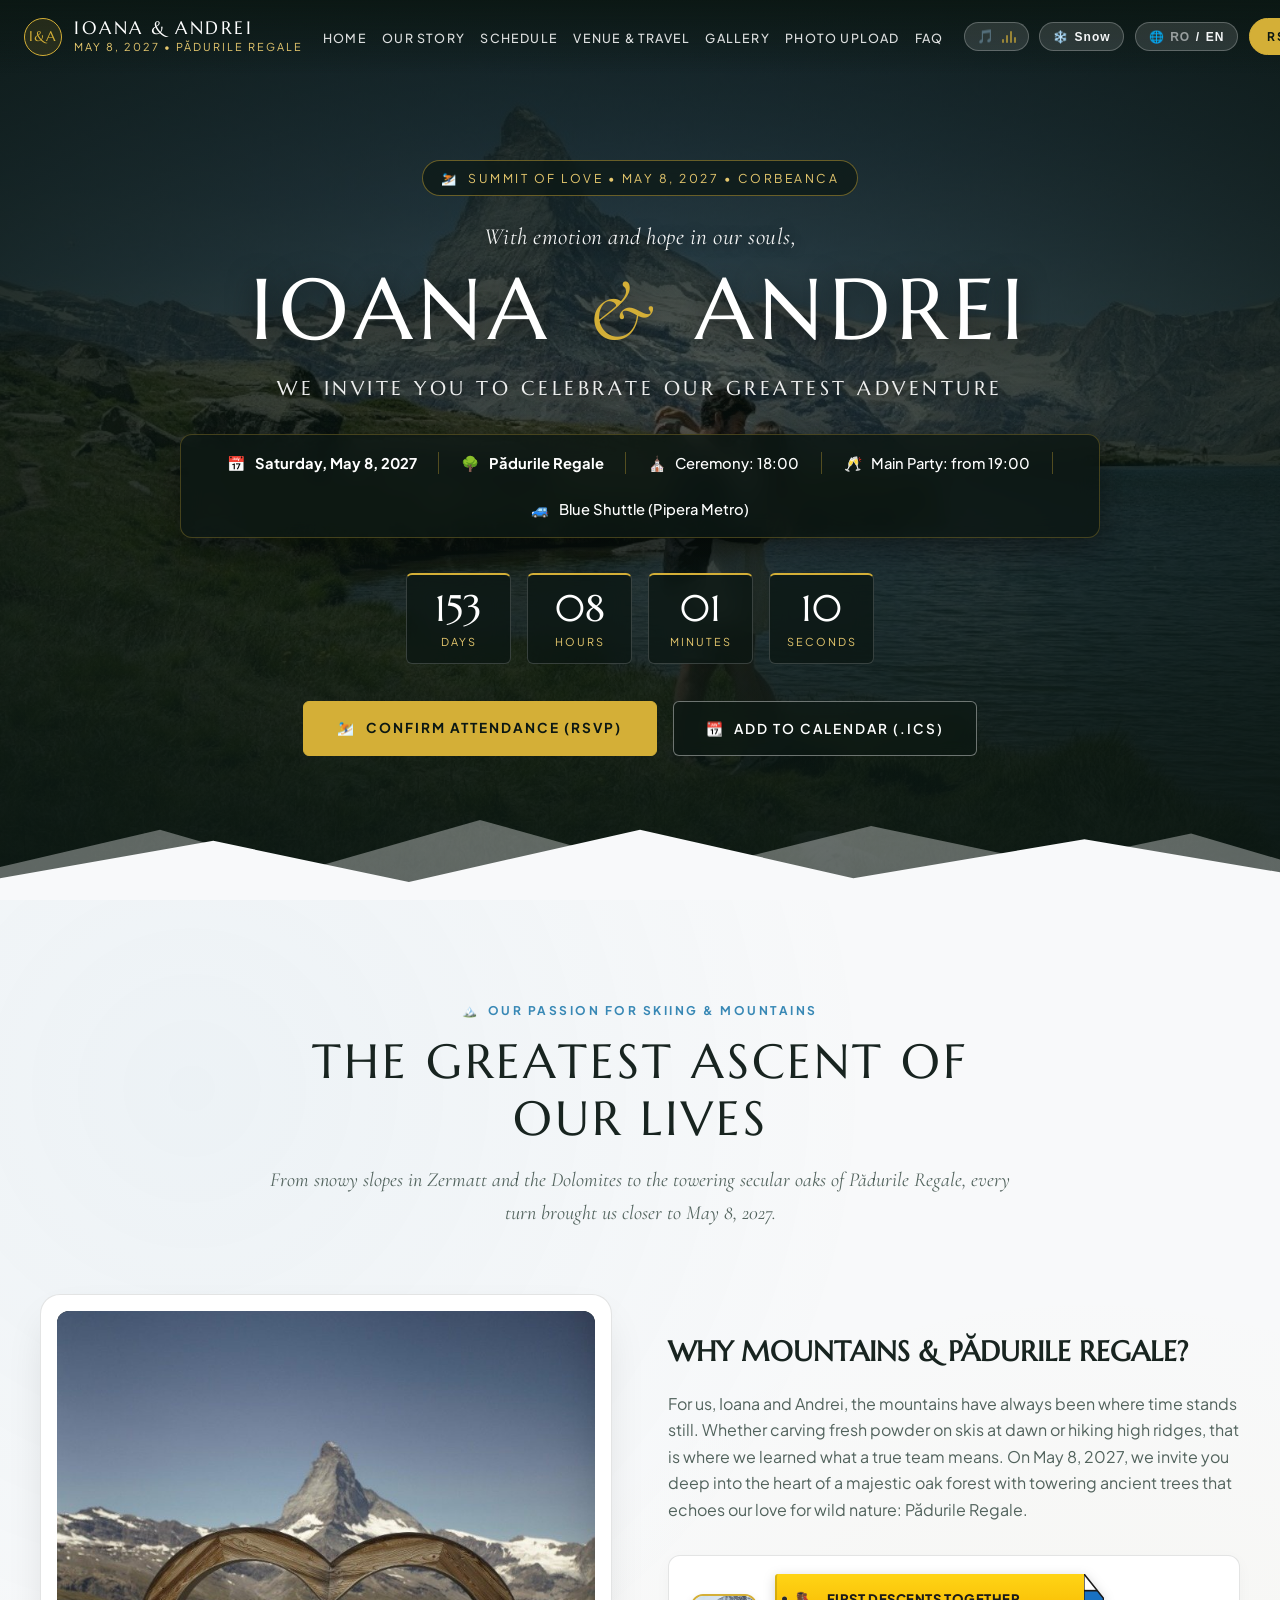
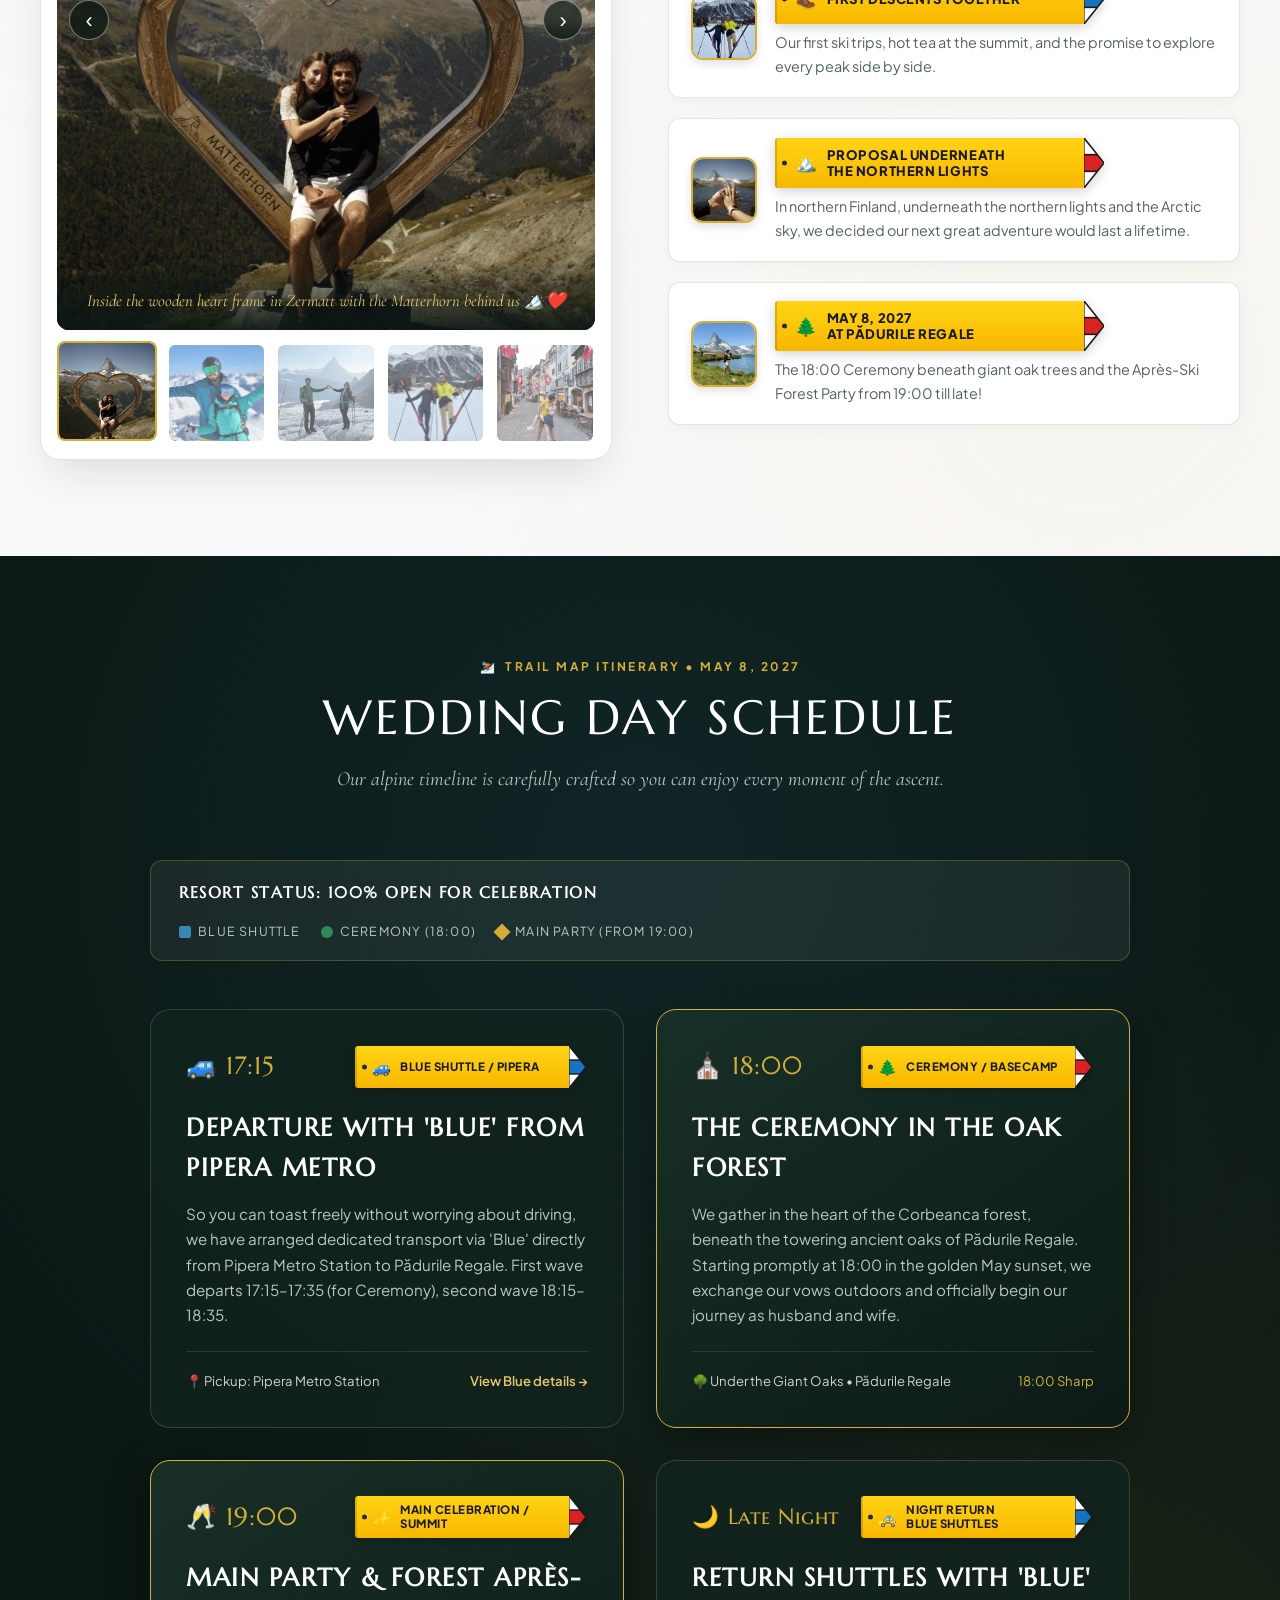
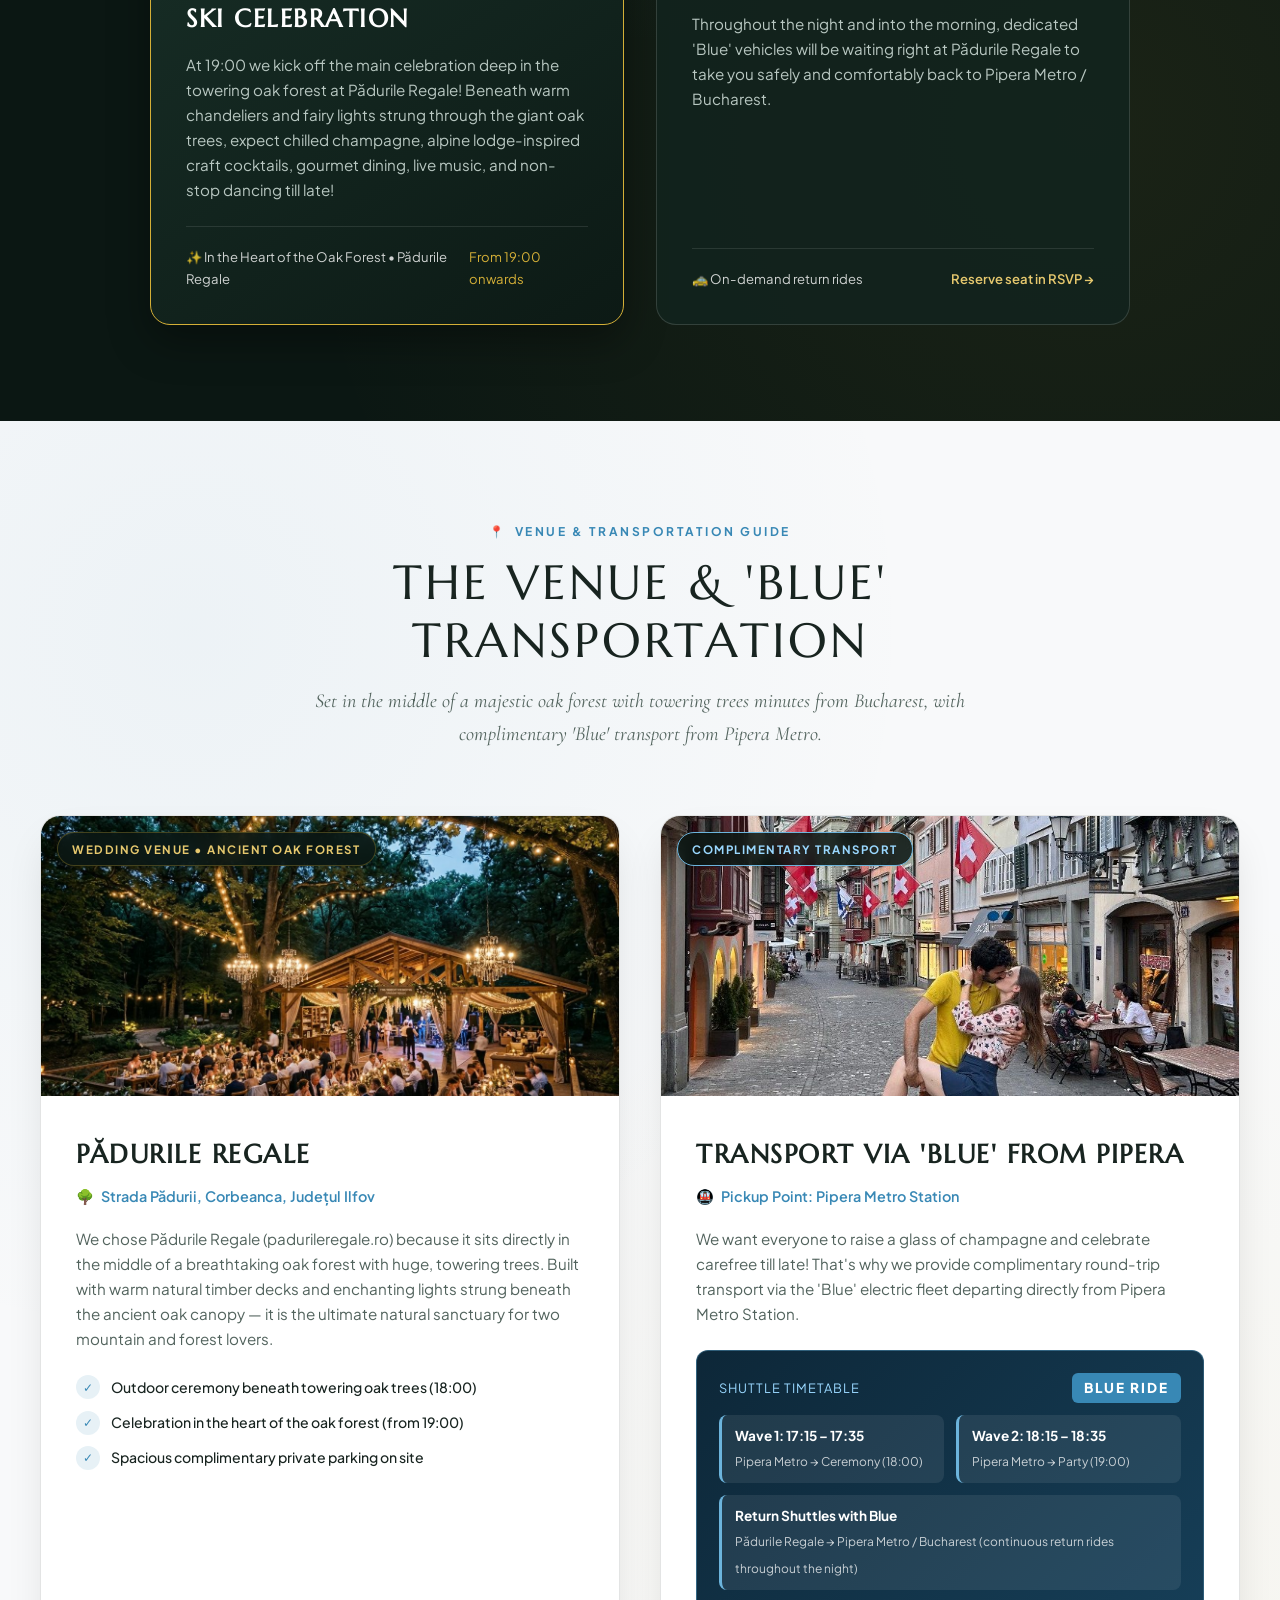
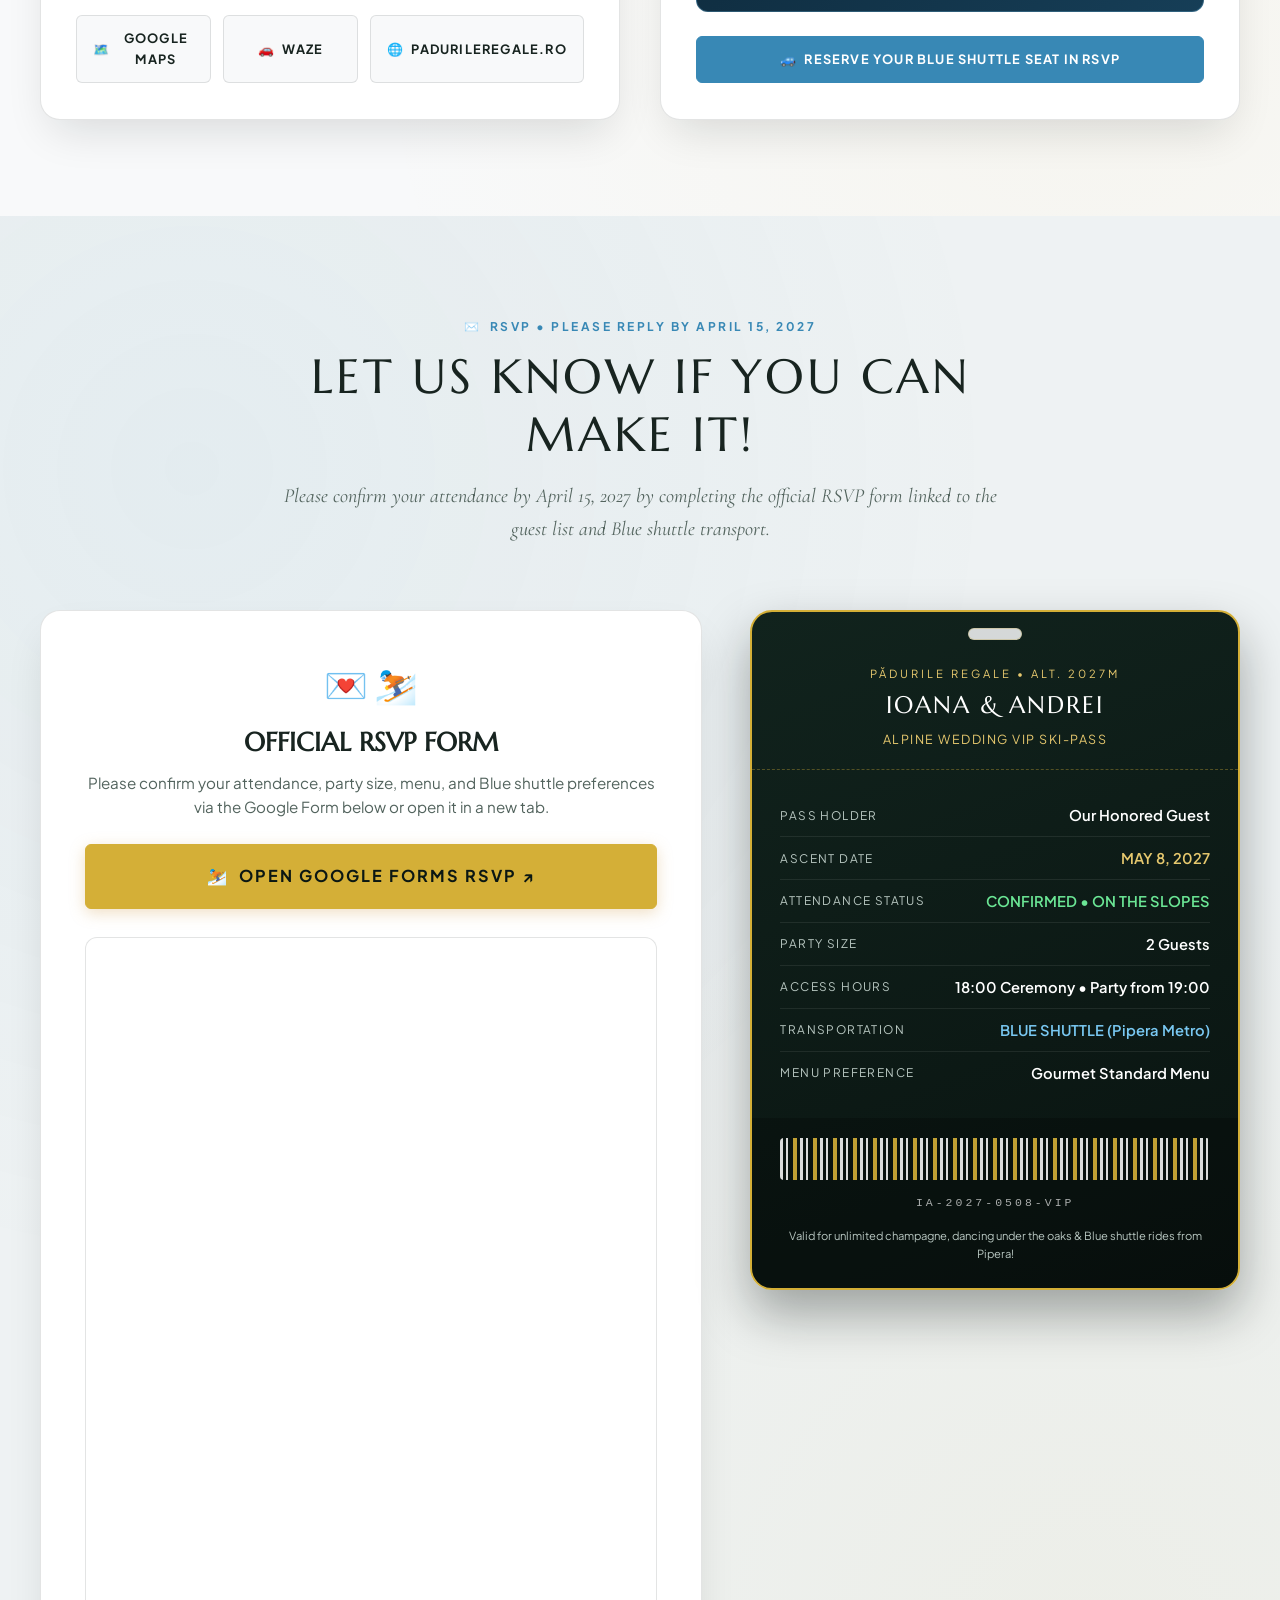
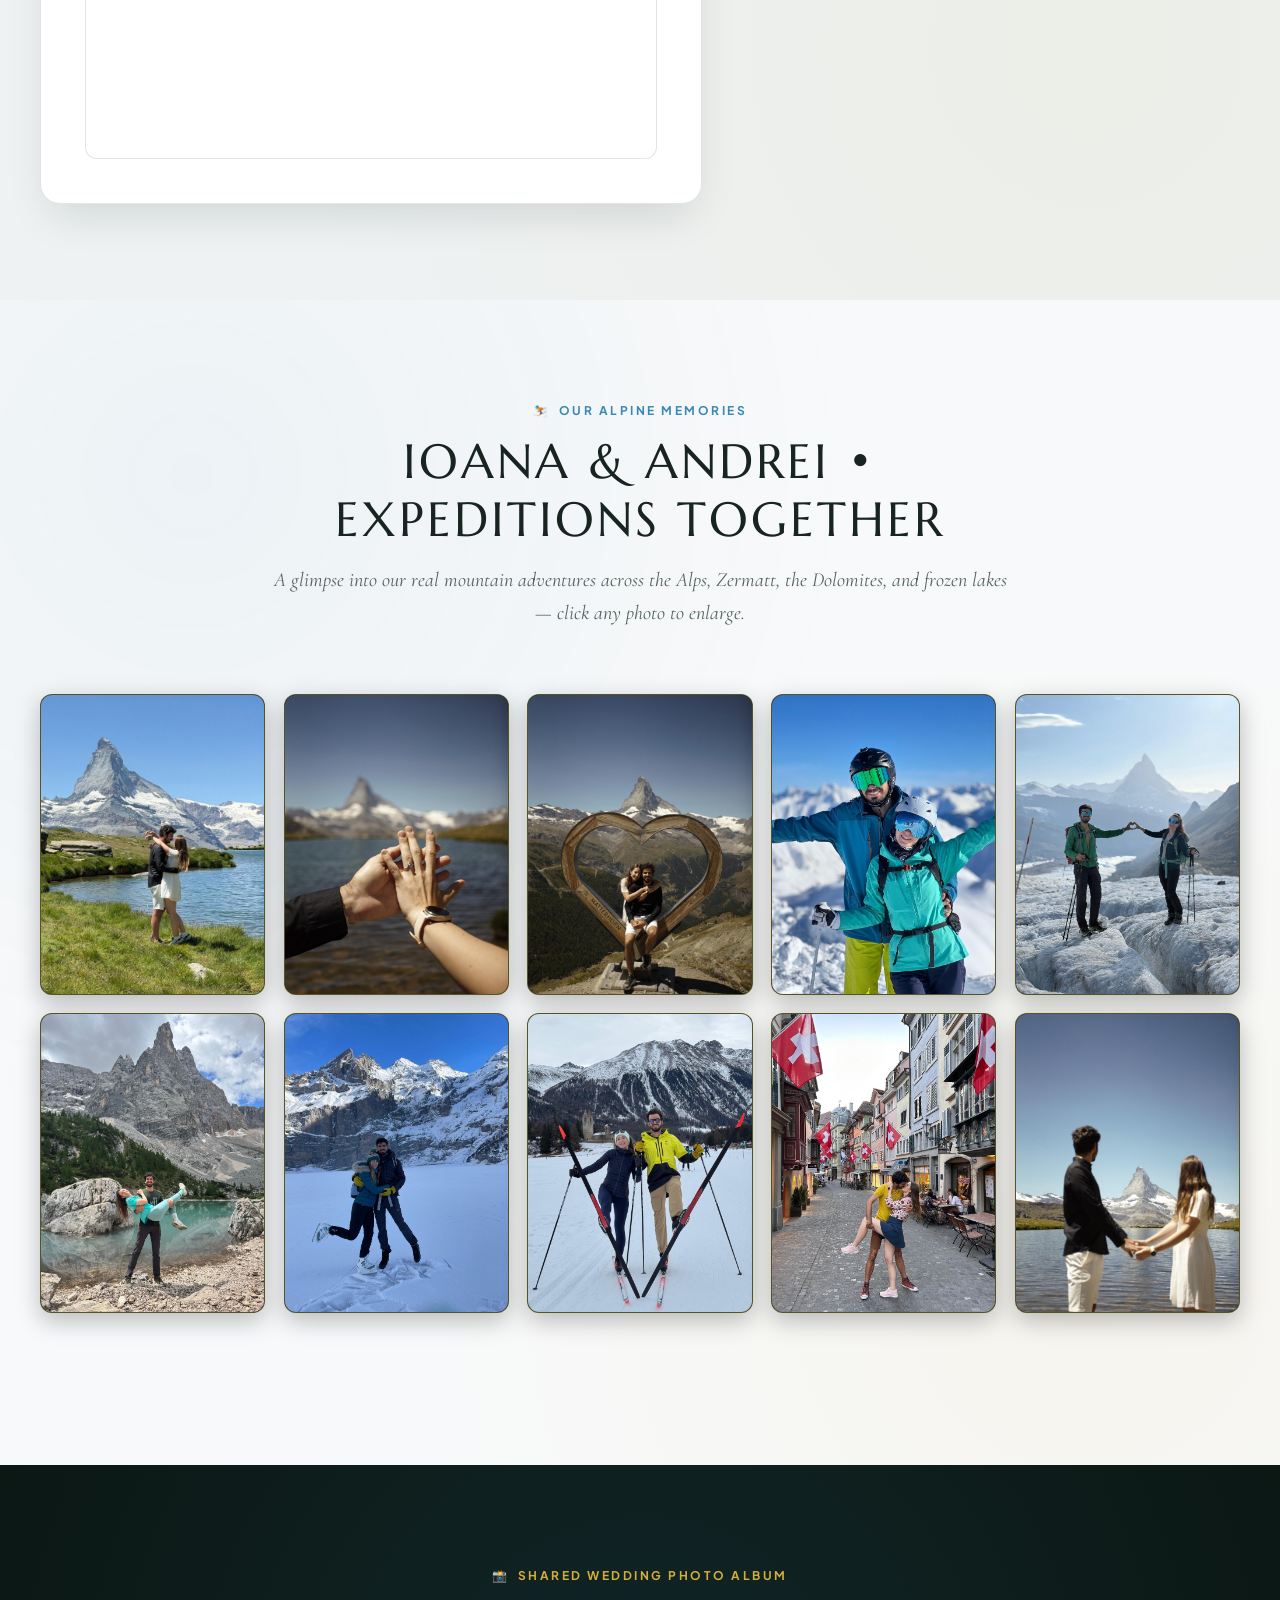
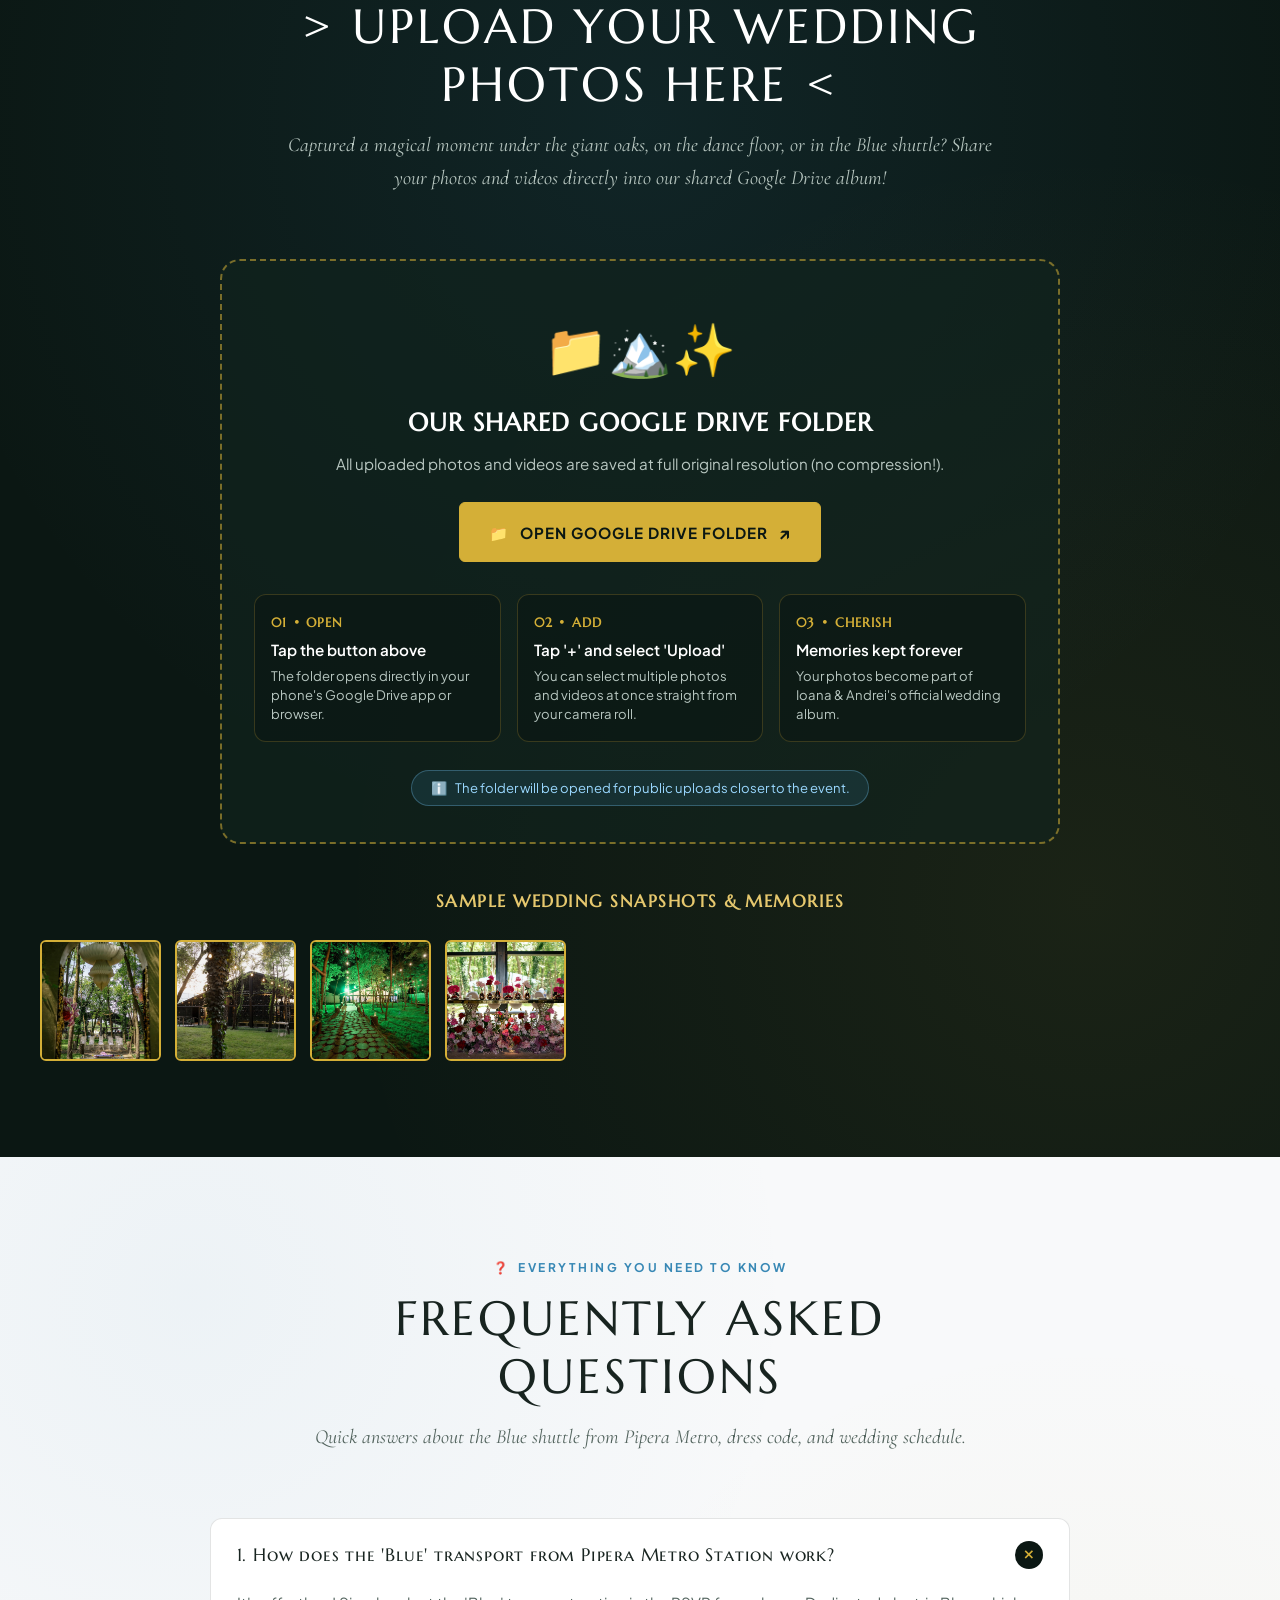
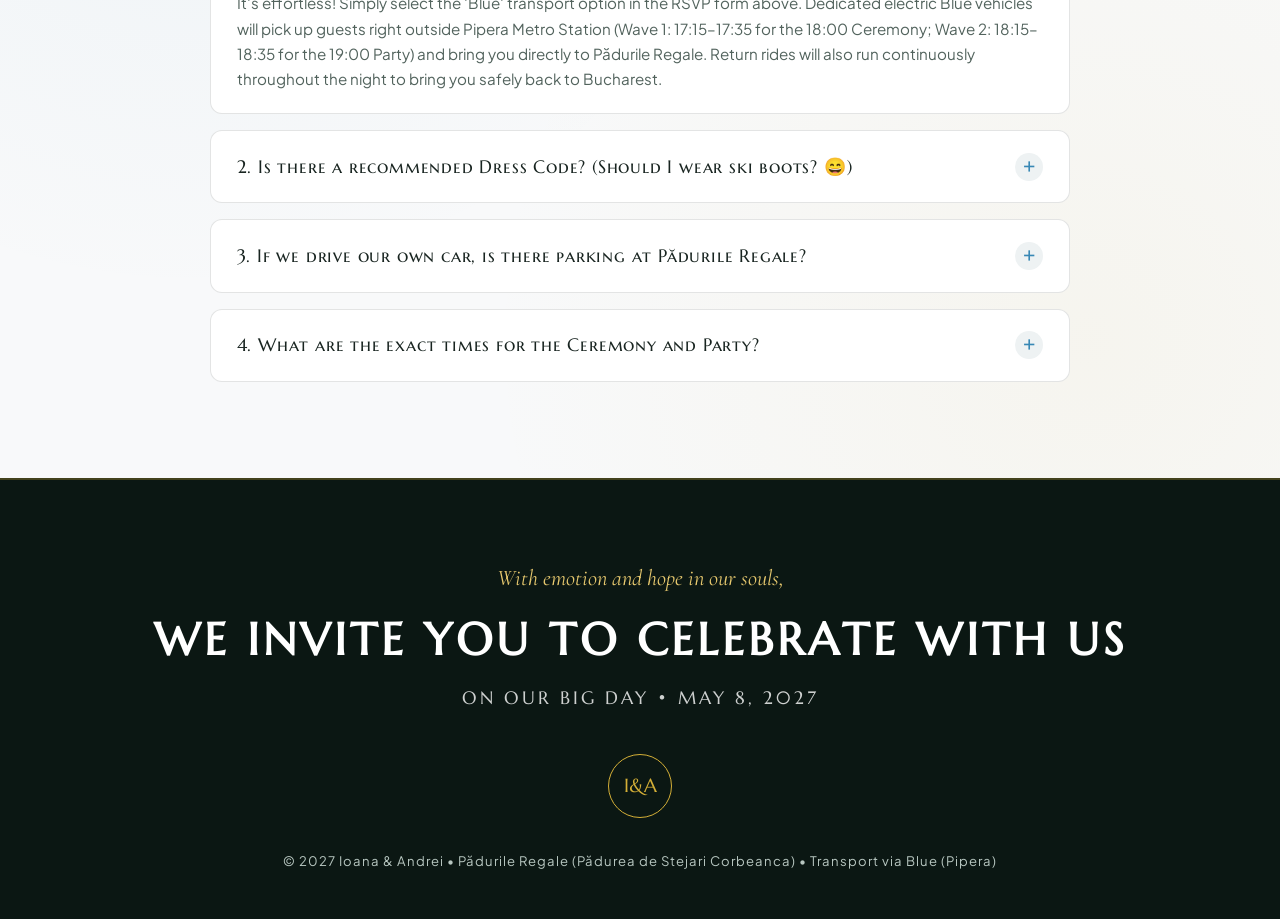
==== commit b70f195b: "Fix header text overlap with music button on mobile and add generous spacing" ====
--- a/index.html
+++ b/index.html
@@ -7,7 +7,7 @@
   <meta name="description" content="With emotion and joy in our hearts, we invite you to celebrate with us on May 8, 2027 at Pădurile Regale! Ceremony at 18:00 in the ancient oak forest, followed by the Main Party from 19:00 onwards. Transport provided with Blue from Pipera Metro." />
   <meta name="robots" content="noindex, nofollow, noarchive" />
   <meta name="googlebot" content="noindex, nofollow, noarchive" />
-  <link rel="stylesheet" href="styles.css?v=2.4" />
+  <link rel="stylesheet" href="styles.css?v=2.5" />
 </head>
 <body>
   <!-- Subtle Snowfall Overlay -->
@@ -939,6 +939,6 @@
     </div>
   </footer>
 
-  <script src="script.js?v=2.4"></script>
+  <script src="script.js?v=2.5"></script>
 </body>
 </html>
--- a/styles.css
+++ b/styles.css
@@ -2199,36 +2199,35 @@
   }
 
   .site-header {
-    padding: 0.75rem 0;
+    padding: 0.7rem 0;
   }
 
   .nav-container {
-    padding: 0 1rem;
-    gap: 0.5rem;
+    padding: 0 0.85rem;
+    gap: 0.75rem;
     flex-wrap: nowrap;
   }
 
   .brand-logo {
     gap: 0.45rem;
-    flex-shrink: 1;
-    min-width: 0;
+    flex-shrink: 0;
   }
 
   .brand-crest-mini {
-    width: 32px;
-    height: 32px;
-    font-size: 0.8rem;
+    width: 30px;
+    height: 30px;
+    font-size: 0.78rem;
     flex-shrink: 0;
   }
 
   .brand-names {
-    font-size: 0.92rem;
-    letter-spacing: 1.2px;
+    font-size: 0.84rem;
+    letter-spacing: 0.8px;
     white-space: nowrap;
   }
 
   .nav-actions {
-    gap: 0.4rem;
+    gap: 0.35rem;
     flex-shrink: 0;
   }
 
@@ -2241,12 +2240,15 @@
   }
 
   .music-toggle-btn {
-    padding: 0.35rem 0.55rem;
+    padding: 0.32rem 0.5rem;
+    font-size: 0.72rem;
+    gap: 0.35rem;
   }
 
   #lang-toggle-btn {
-    padding: 0.35rem 0.55rem;
-    font-size: 0.72rem;
+    padding: 0.32rem 0.48rem;
+    font-size: 0.68rem;
+    letter-spacing: 0.4px;
   }
 
   .mobile-menu-toggle {
@@ -2275,12 +2277,13 @@
   }
 
   .nav-container {
-    padding: 0 0.85rem;
+    padding: 0 0.75rem;
+    gap: 0.5rem;
   }
 
   .brand-names {
-    font-size: 0.88rem;
-    letter-spacing: 1px;
+    font-size: 0.82rem;
+    letter-spacing: 0.6px;
   }
 
   .hero-section {
@@ -2431,29 +2434,30 @@
 @media (max-width: 400px) {
   .nav-container {
     padding: 0 0.65rem;
+    gap: 0.4rem;
   }
   .brand-names {
-    font-size: 0.86rem;
-    letter-spacing: 1px;
+    font-size: 0.8rem;
+    letter-spacing: 0.5px;
   }
 }
 
 @media (max-width: 360px) {
   .nav-container {
-    padding: 0 0.5rem;
-    gap: 0.35rem;
+    padding: 0 0.45rem;
+    gap: 0.3rem;
   }
   .brand-names {
-    font-size: 0.82rem;
-    letter-spacing: 0.8px;
+    font-size: 0.75rem;
+    letter-spacing: 0.3px;
   }
   .brand-crest-mini {
-    width: 28px;
-    height: 28px;
-    font-size: 0.72rem;
+    width: 26px;
+    height: 26px;
+    font-size: 0.7rem;
   }
   .nav-actions {
-    gap: 0.25rem;
+    gap: 0.2rem;
   }
   .milestone-card {
     gap: 0.5rem;
